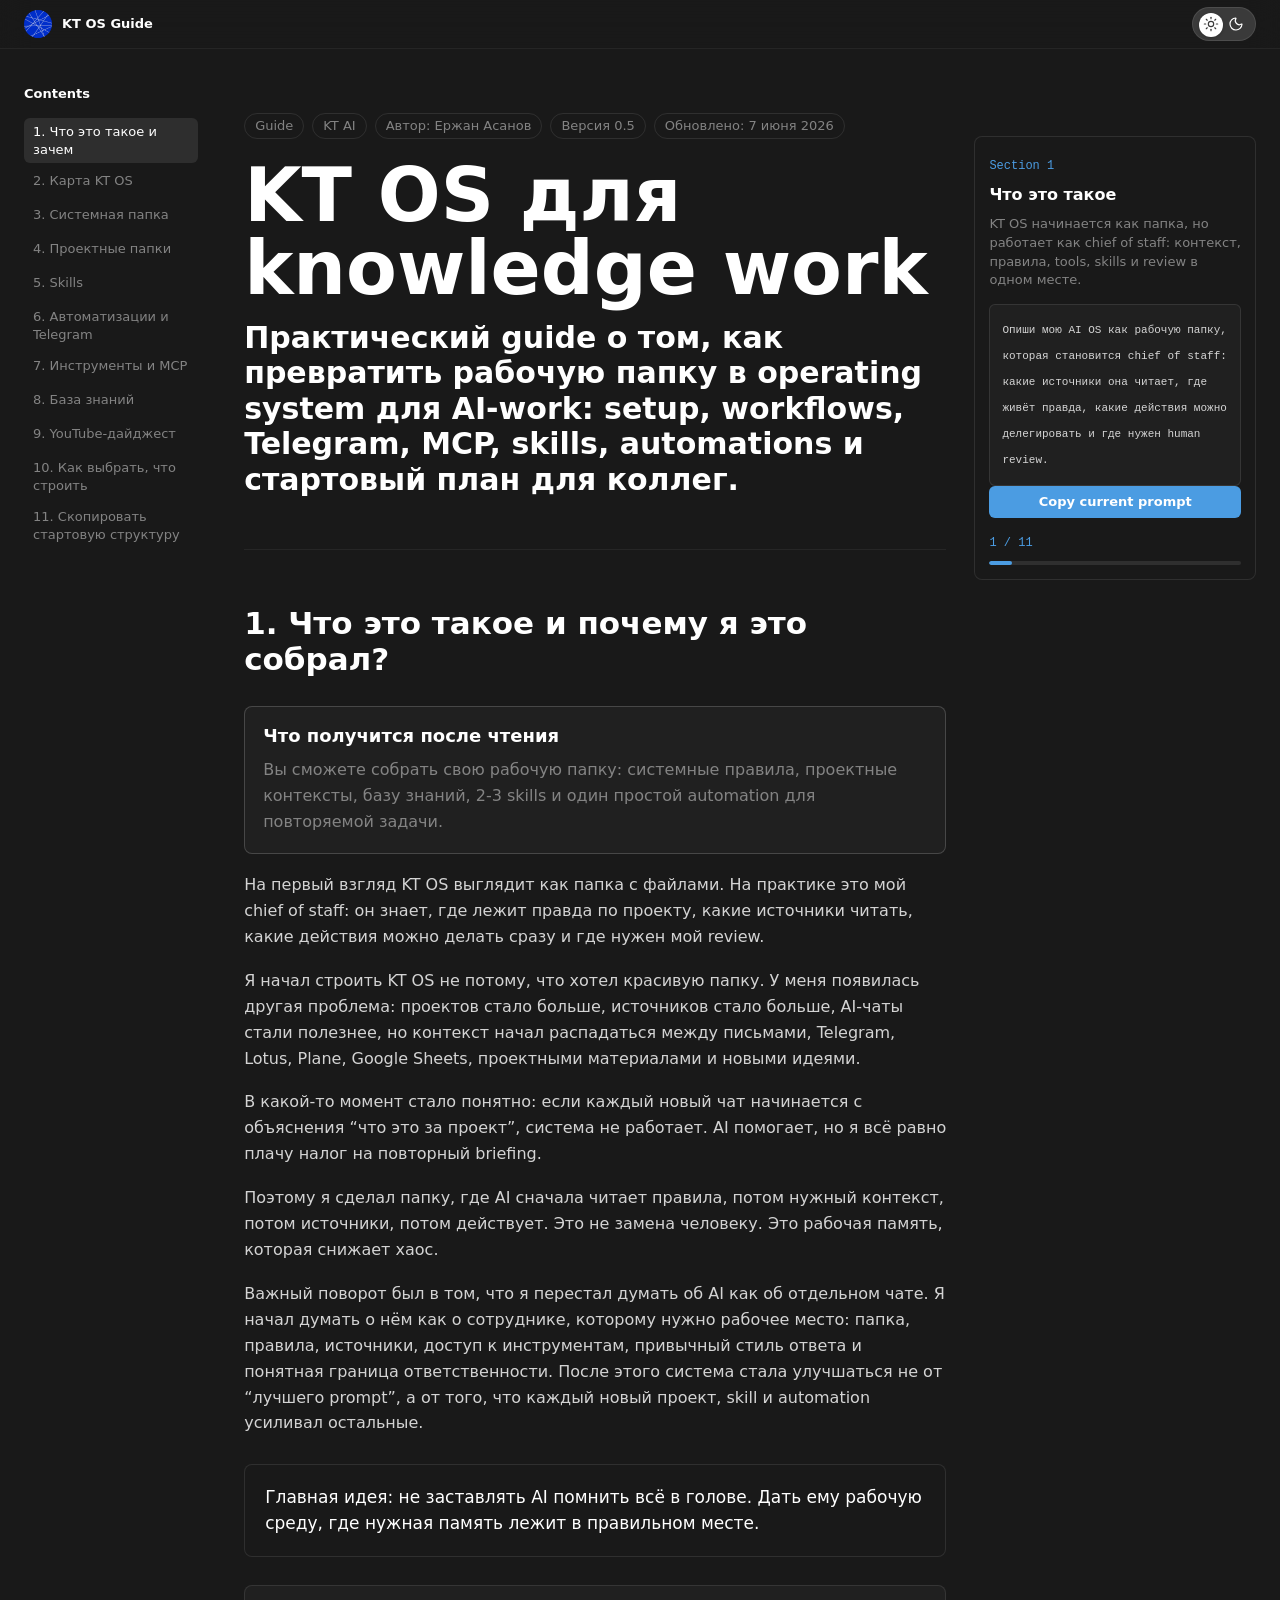
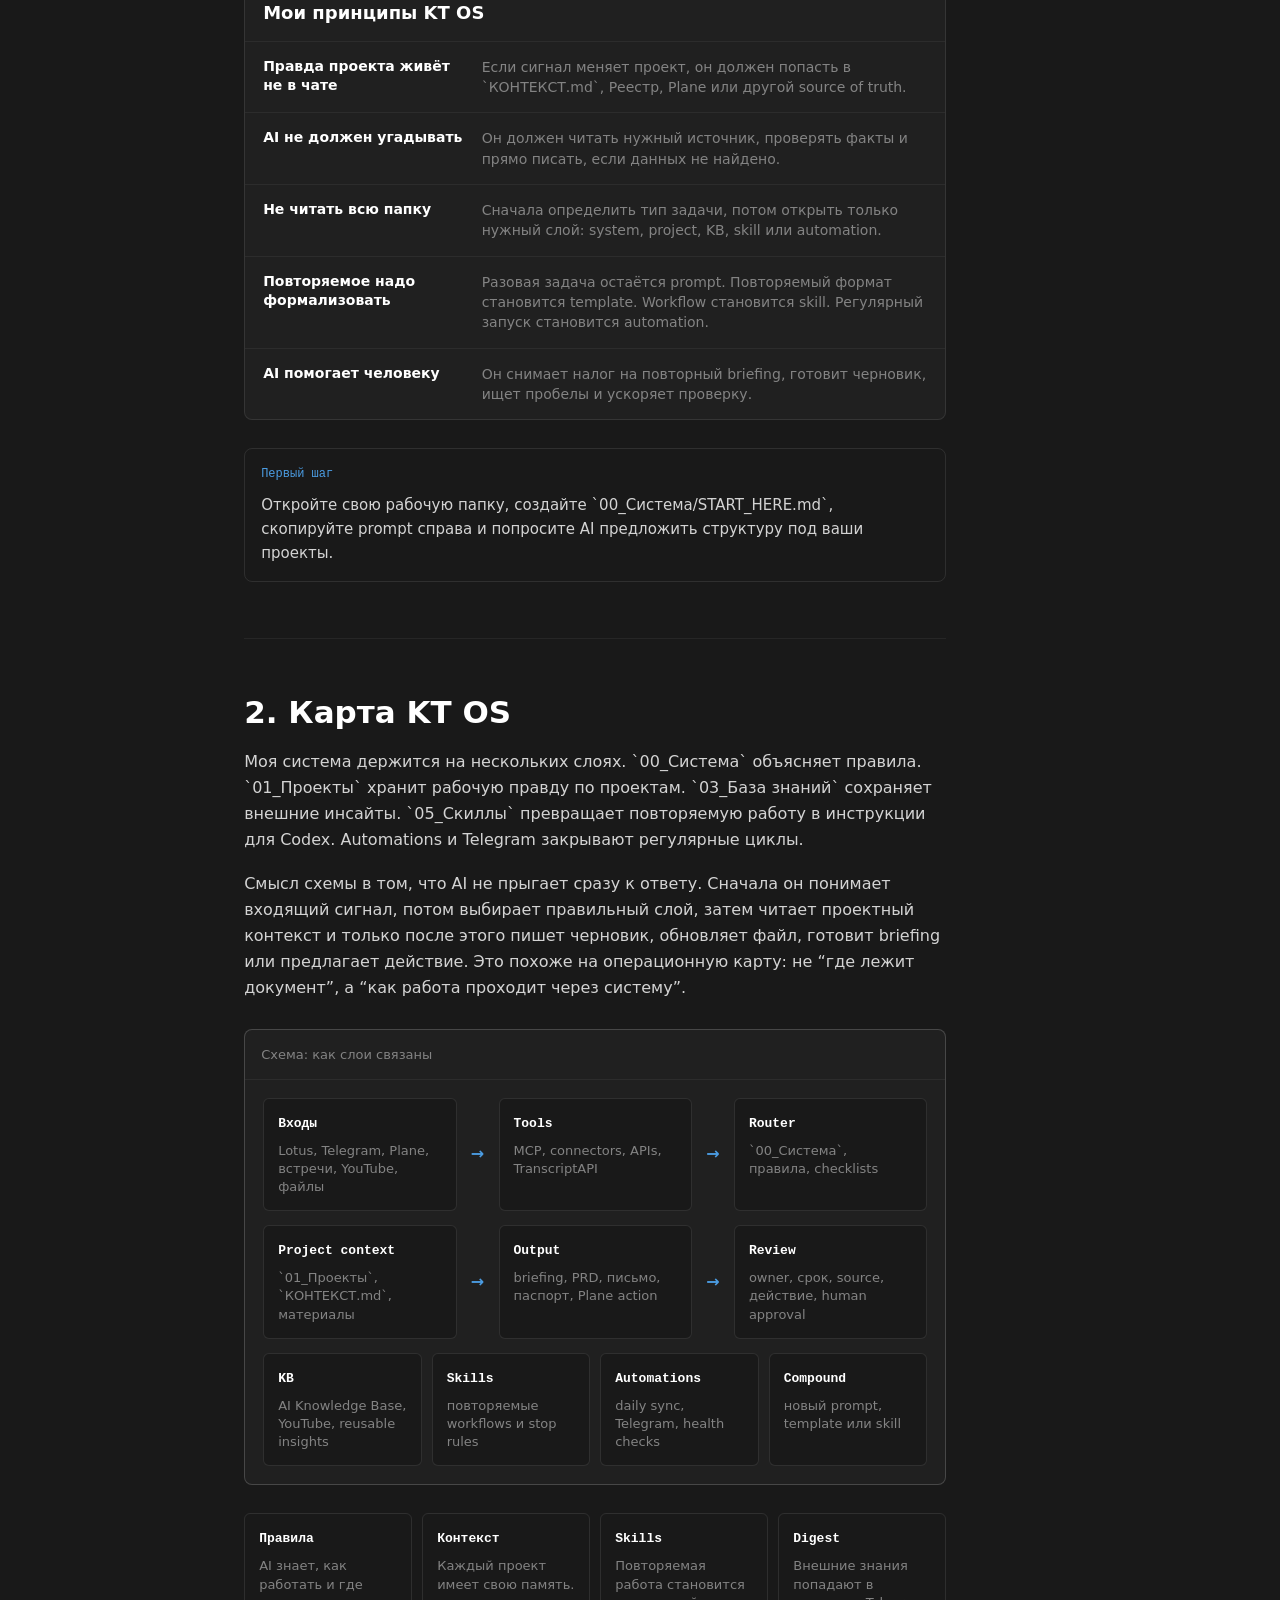
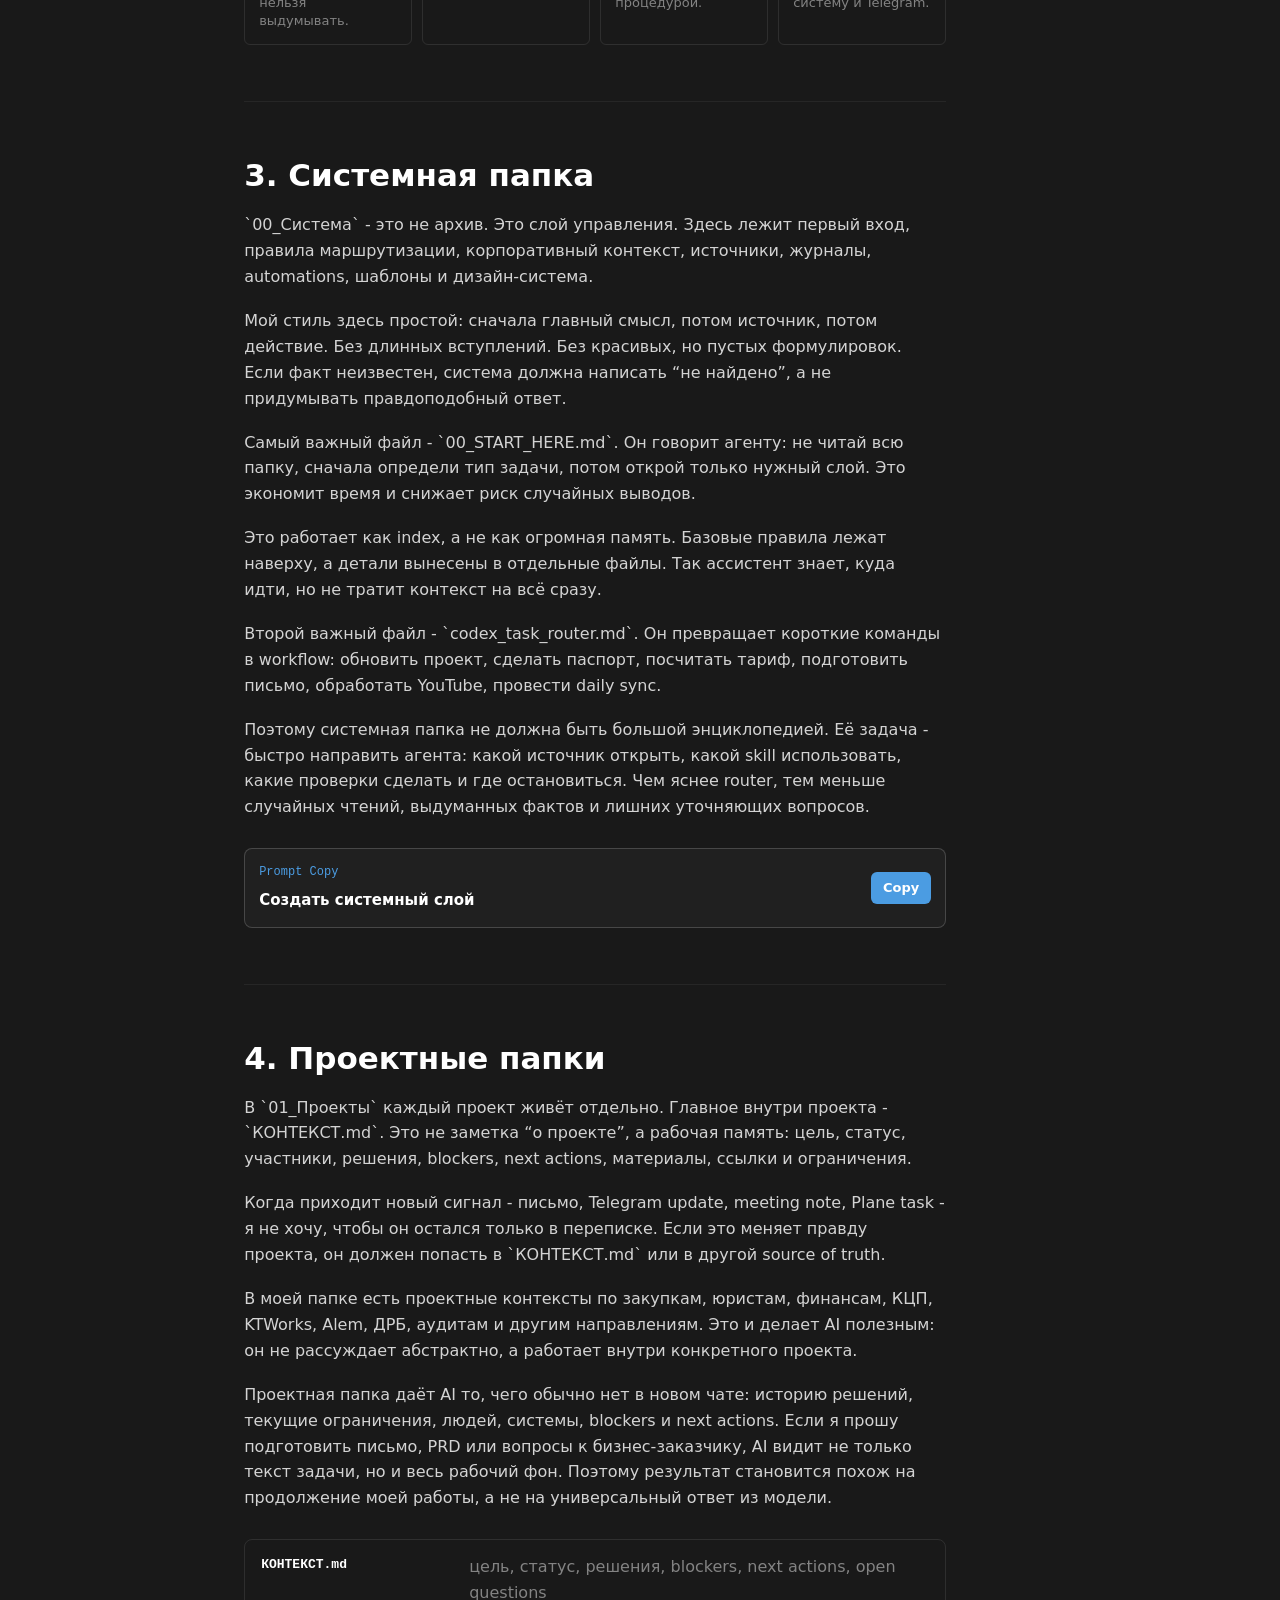
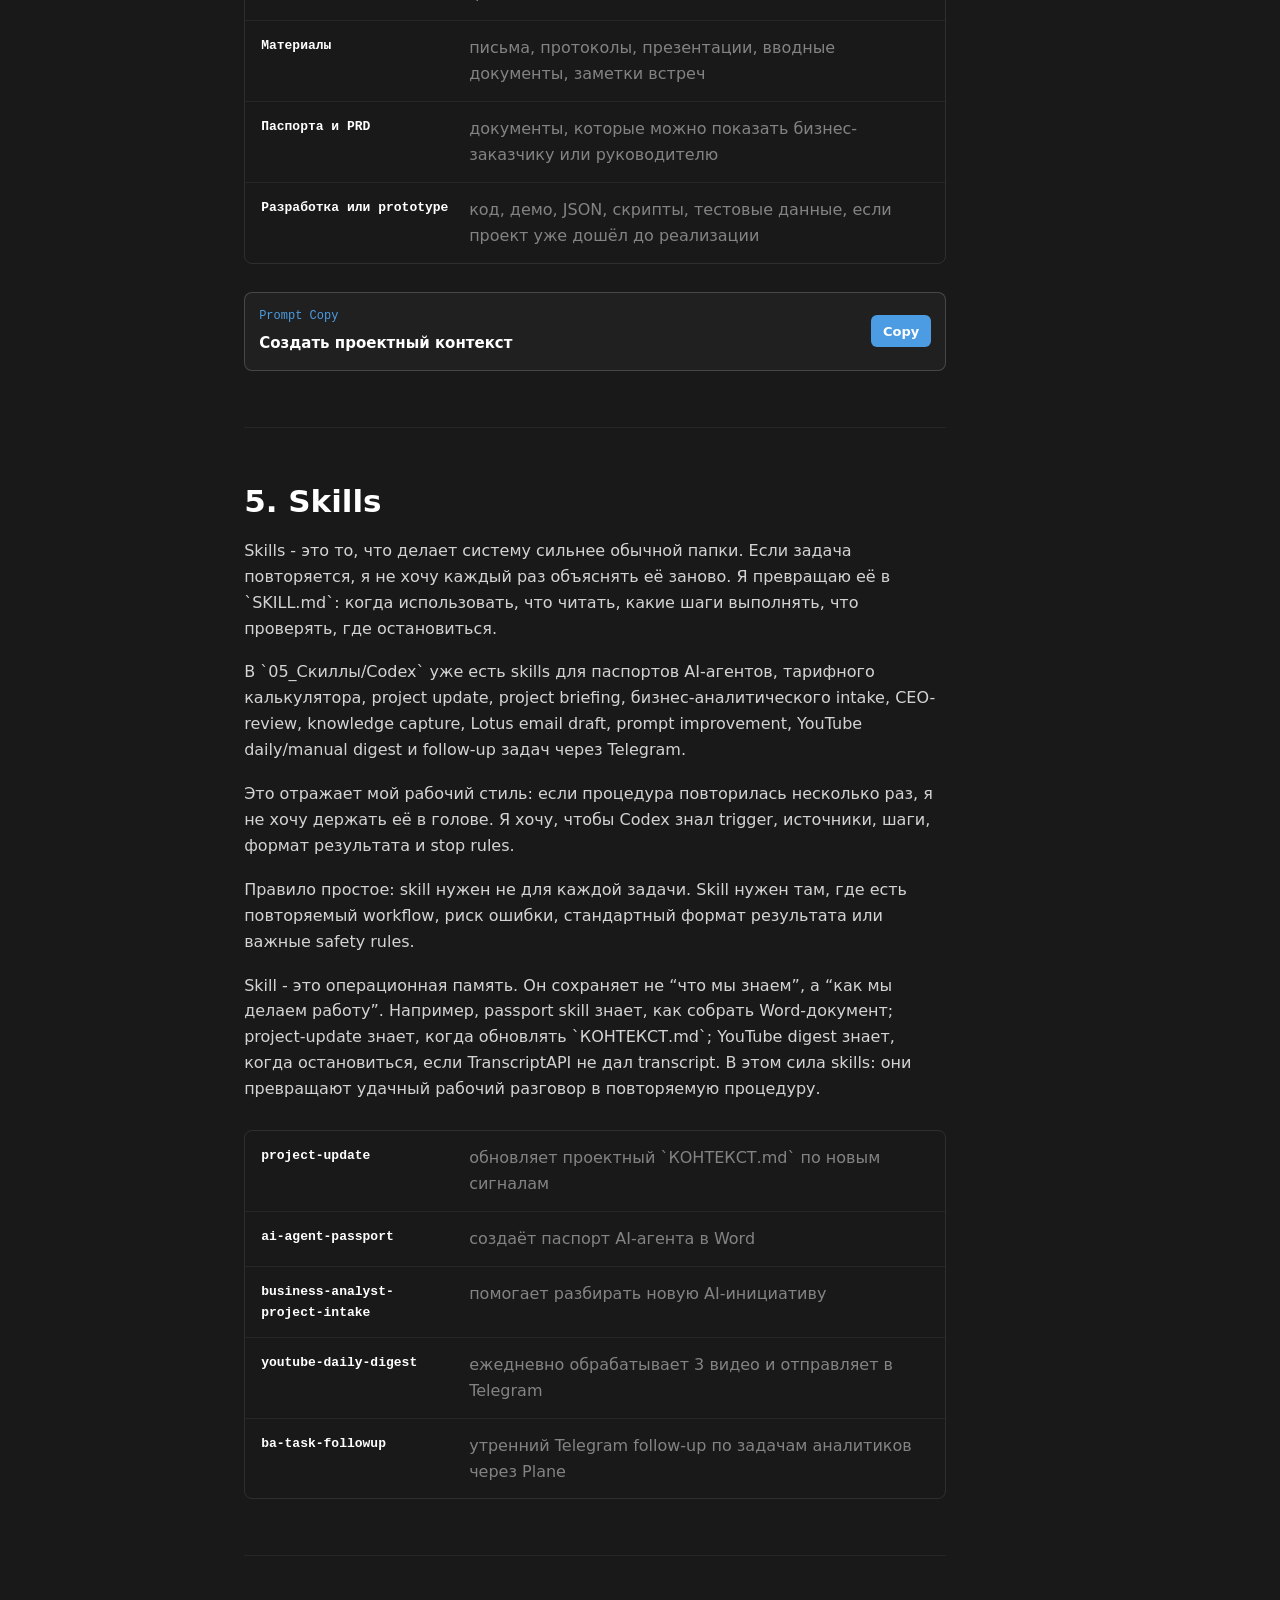
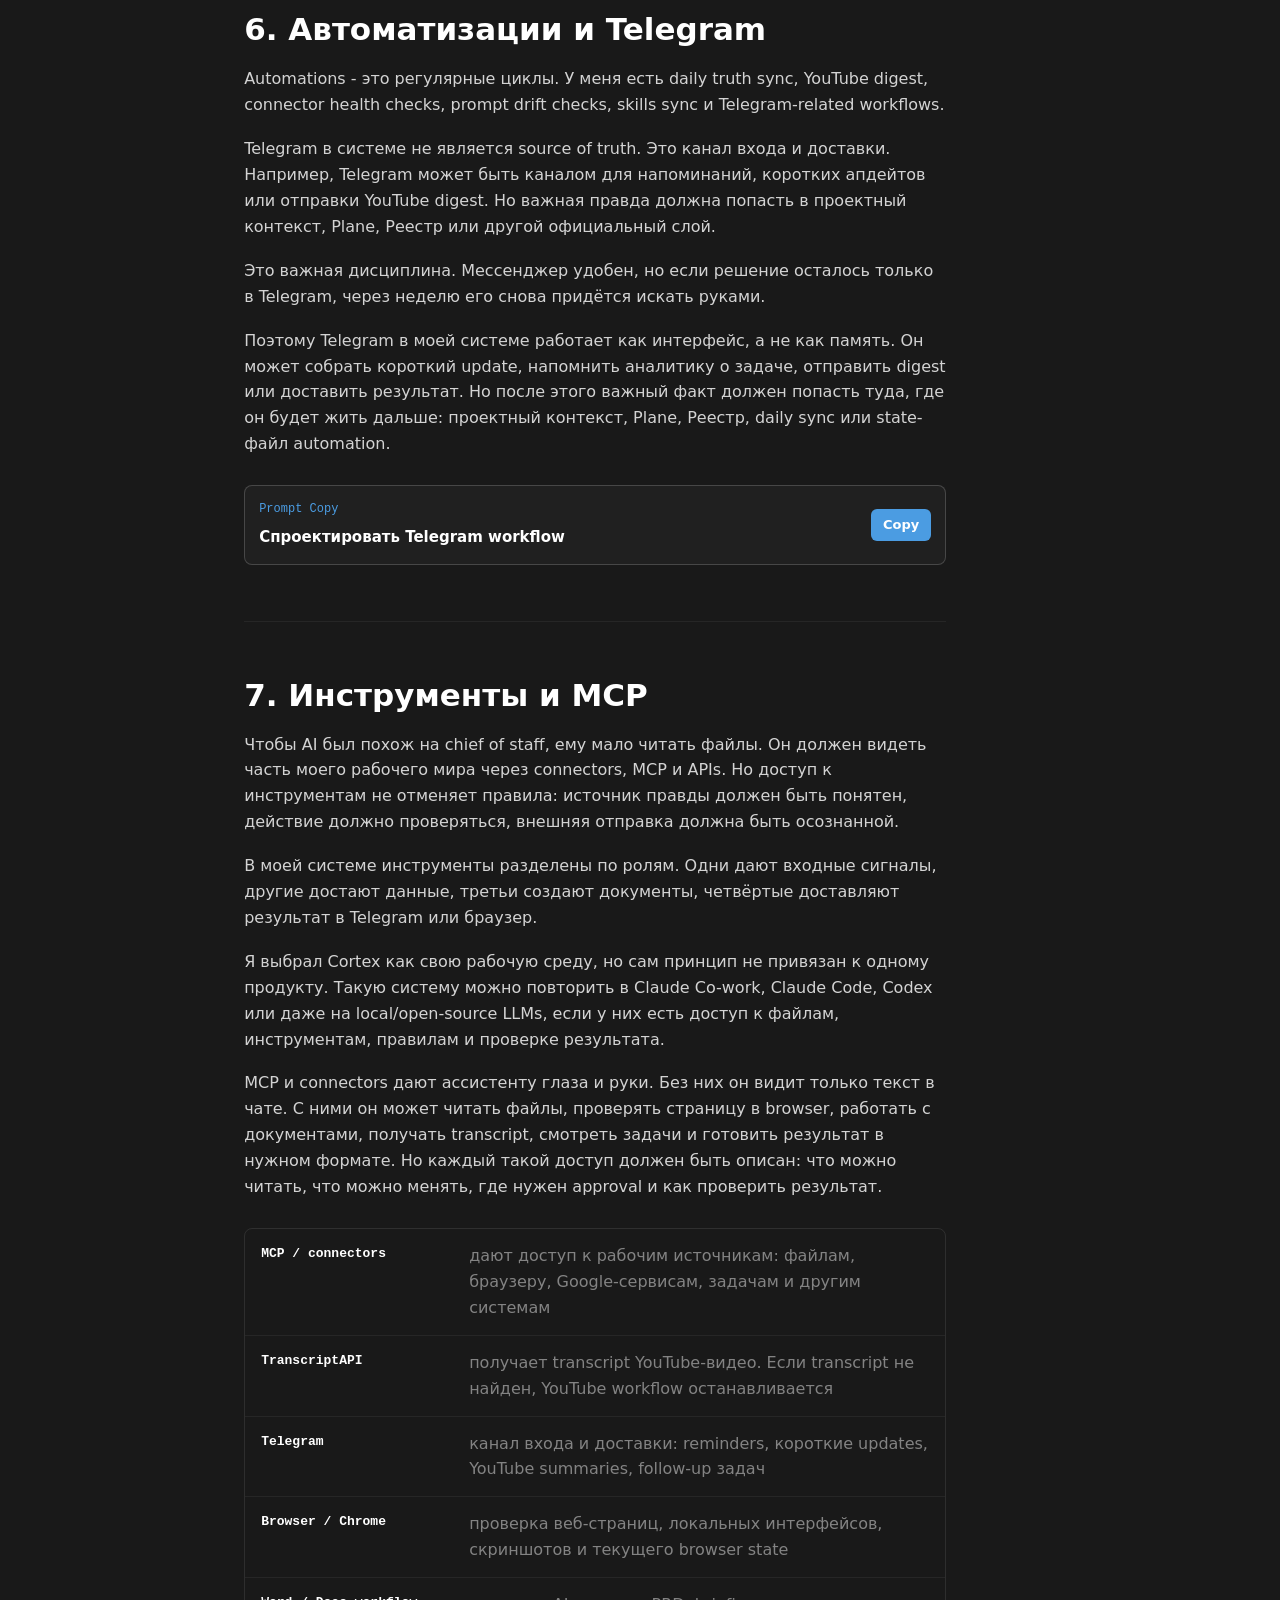
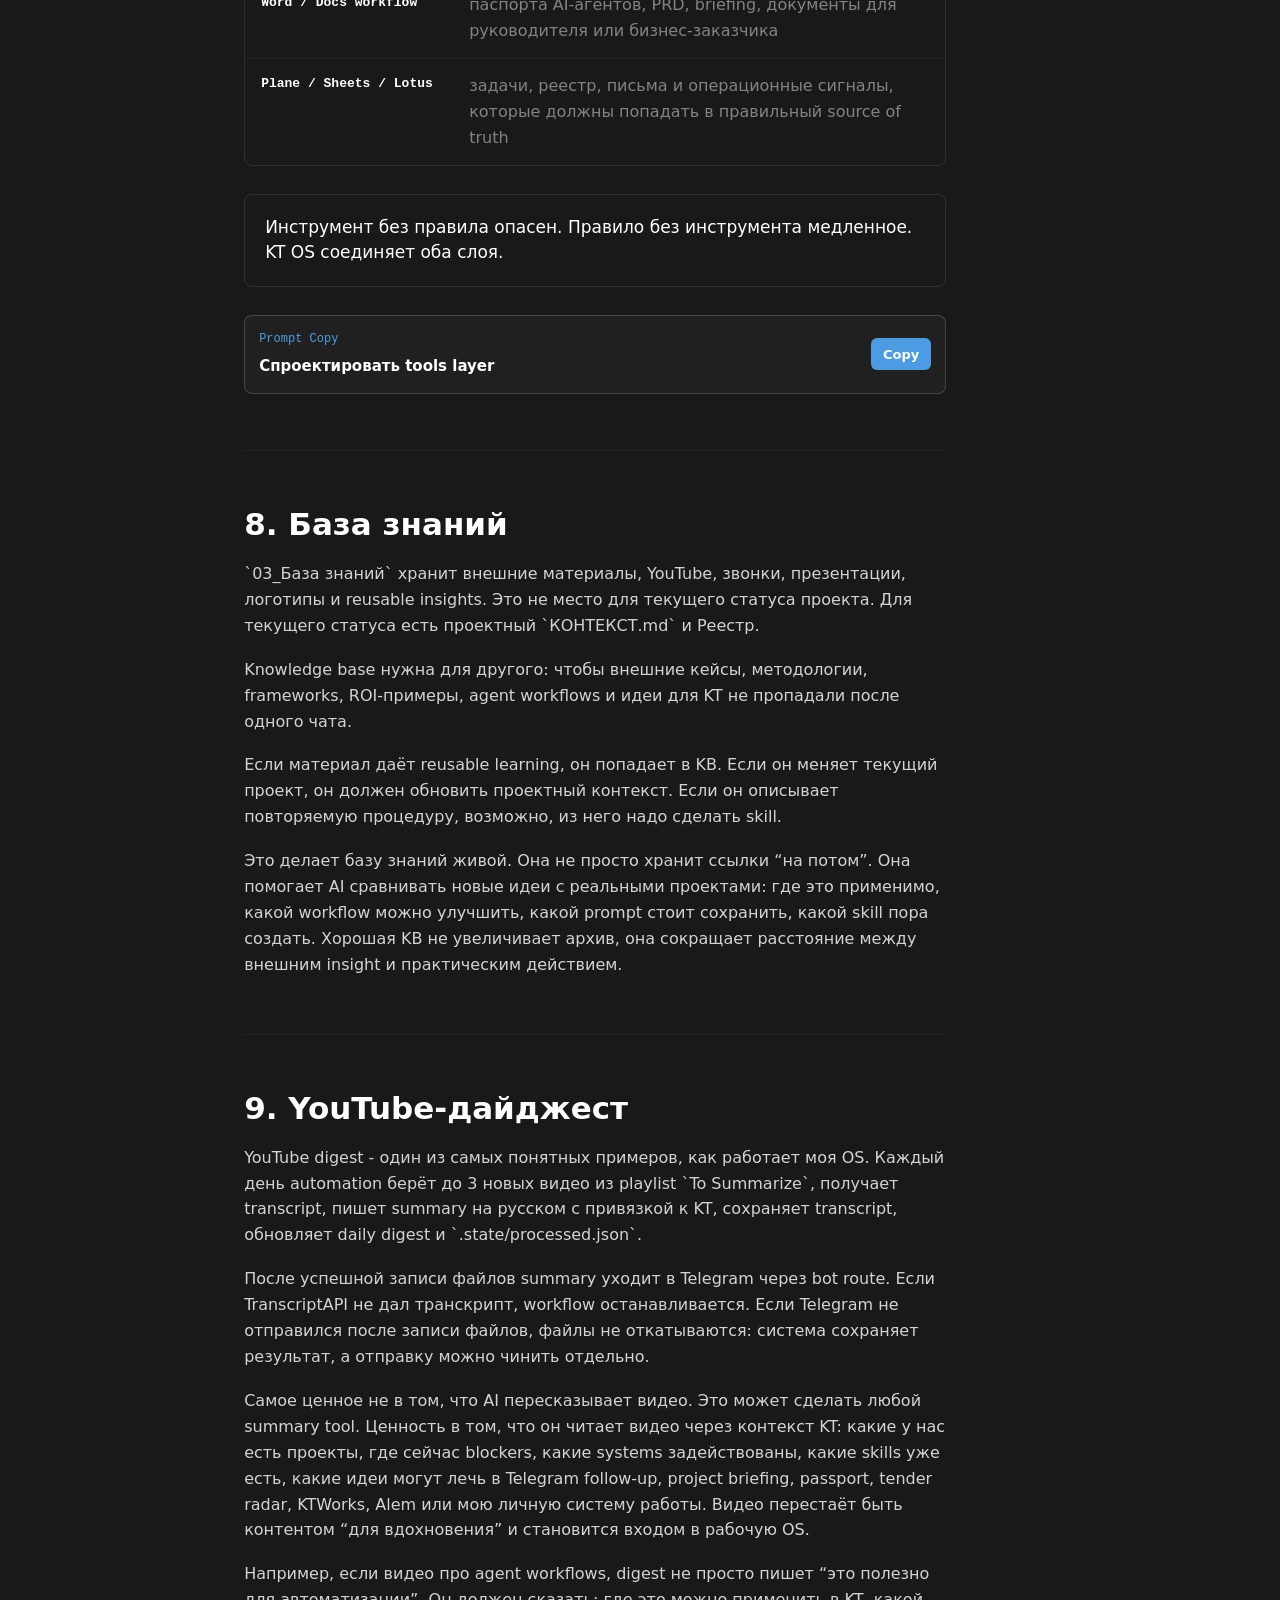
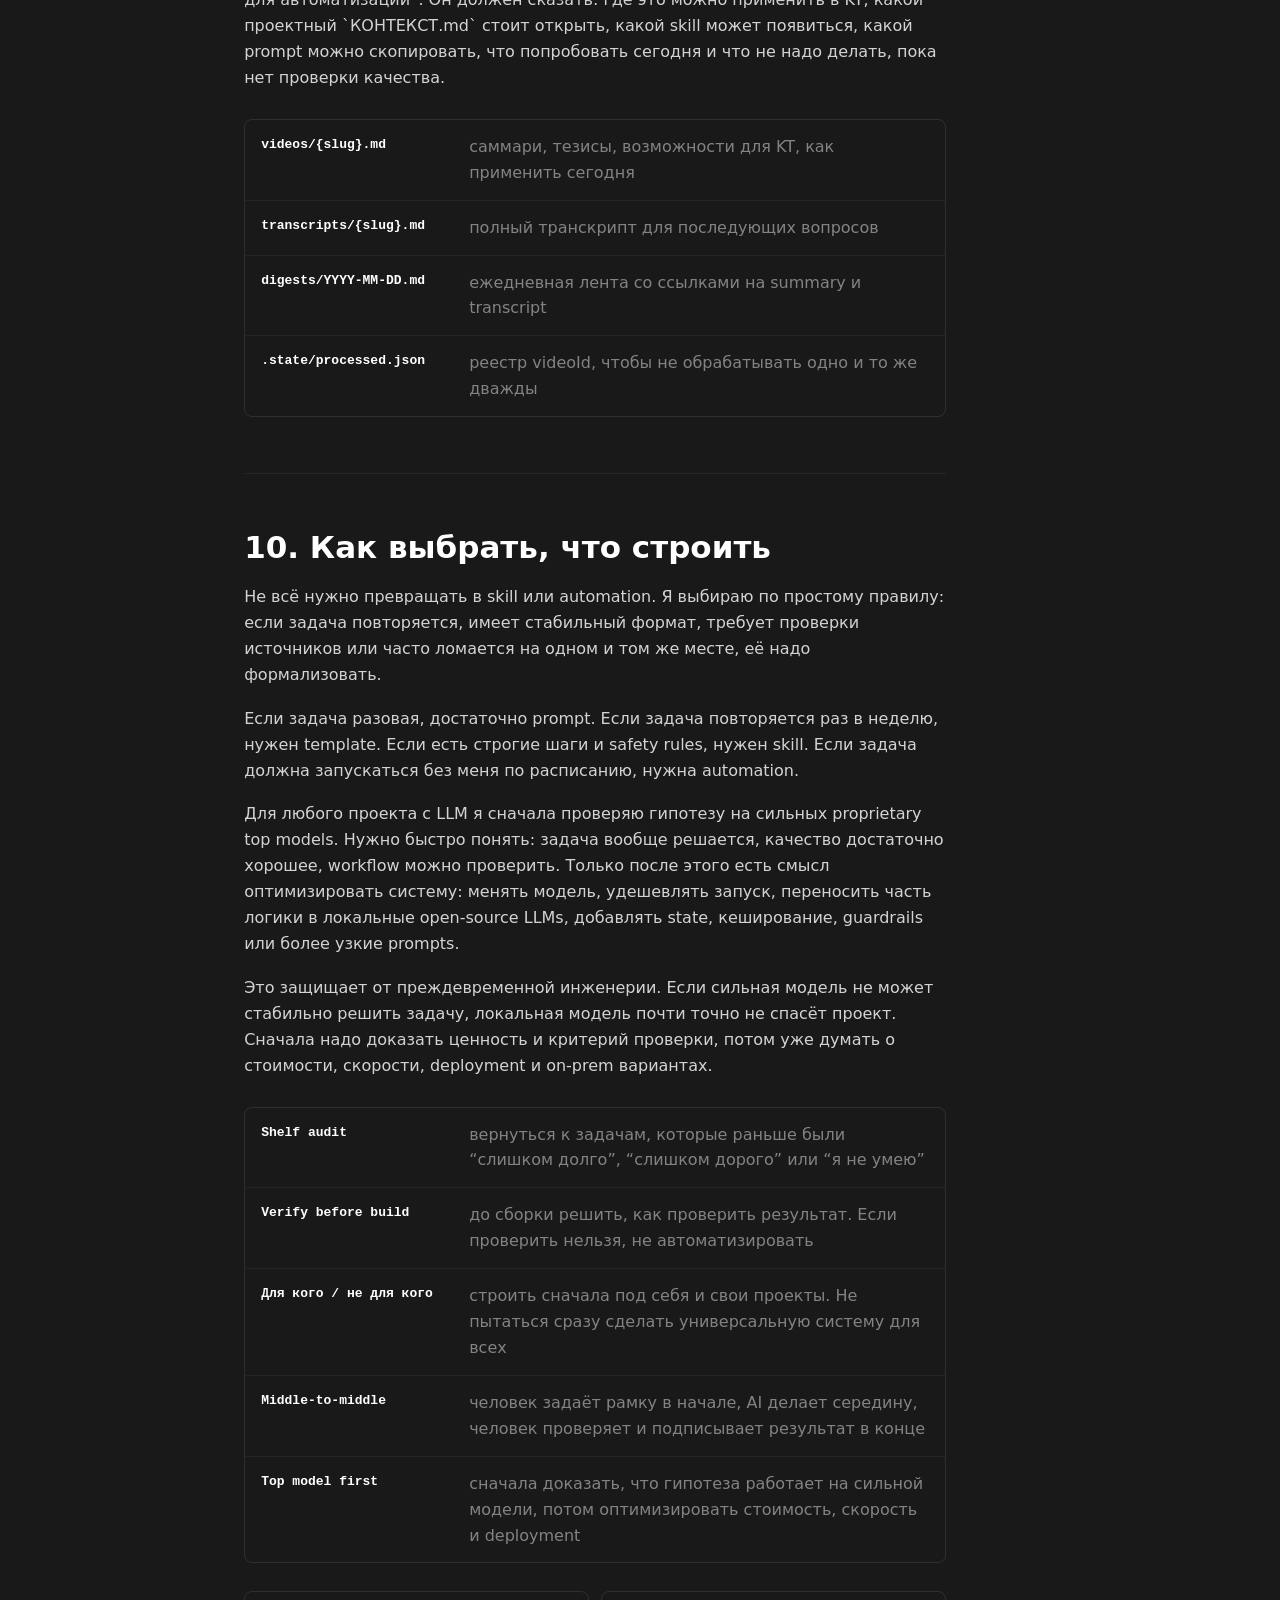
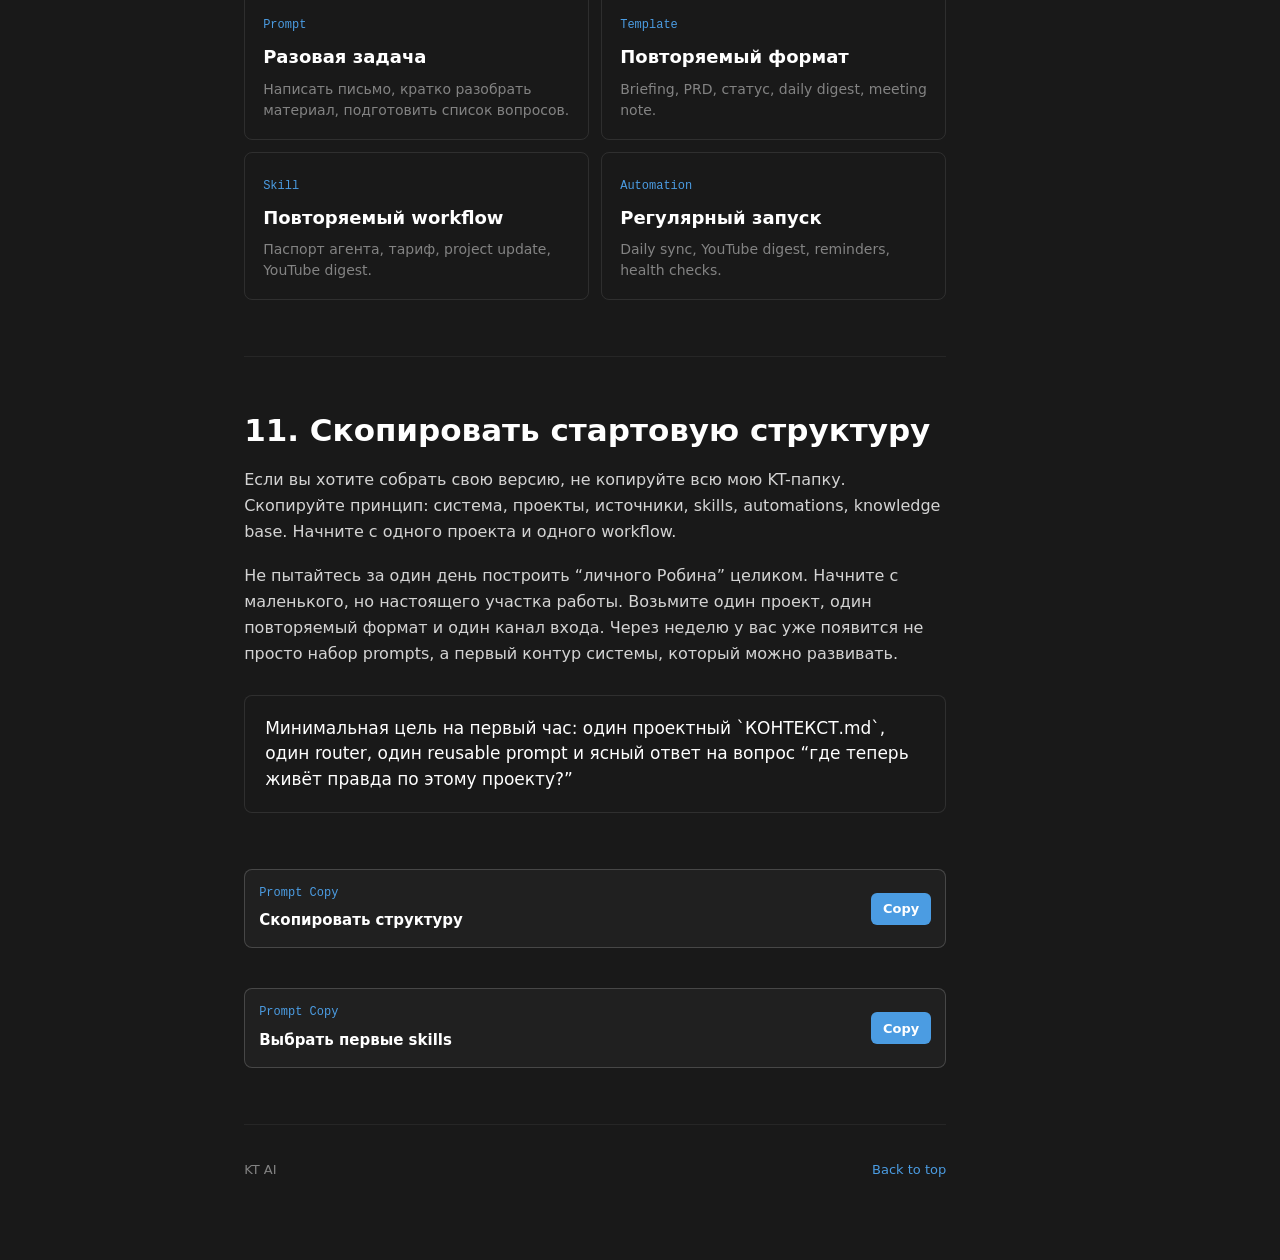
==== kt-os-guide/index.html @ 3f93522a "Add KT OS guide cache busting" ====
<!doctype html>
<html lang="ru" data-theme="dark">
  <head>
    <meta charset="utf-8">
    <meta name="viewport" content="width=device-width, initial-scale=1">
    <title>KT OS Guide</title>
    <meta name="description" content="История и практическое руководство по KT OS: системная папка, проекты, skills, automations, MCP, Telegram, TranscriptAPI, база знаний и YouTube digest.">
    <link rel="stylesheet" href="styles.css?v=20260607-layout2">
  </head>
  <body>
    <div class="topbar">
      <div class="topbar-inner">
        <a class="topbar-brand" href="#top" aria-label="KT AI">
          <img src="assets/ktai.svg" alt="KT AI">
          <span>KT OS Guide</span>
        </a>
        <button class="theme-toggle kt-ai-switch-toggle" type="button" aria-label="Переключить тему" title="Переключить тему" data-mode="dark">
          <span class="switch-thumb" aria-hidden="true"></span>
          <svg class="switch-icon switch-icon-sun" aria-hidden="true"><use href="assets/kt-ai-lucide-sprite.svg#sun"></use></svg>
          <svg class="switch-icon switch-icon-moon" aria-hidden="true"><use href="assets/kt-ai-lucide-sprite.svg#moon"></use></svg>
        </button>
      </div>
    </div>

    <div class="report-shell">
      <aside class="contents" aria-label="Contents">
        <div class="contents-inner">
          <div class="contents-title">Contents</div>
          <nav class="contents-nav">
            <a href="#story">1. Что это такое и зачем</a>
            <a href="#map">2. Карта KT OS</a>
            <a href="#system">3. Системная папка</a>
            <a href="#projects">4. Проектные папки</a>
            <a href="#skills">5. Skills</a>
            <a href="#automations">6. Автоматизации и Telegram</a>
            <a href="#tools">7. Инструменты и MCP</a>
            <a href="#knowledge">8. База знаний</a>
            <a href="#youtube">9. YouTube-дайджест</a>
            <a href="#choose">10. Как выбрать, что строить</a>
            <a href="#copy">11. Скопировать стартовую структуру</a>
          </nav>
        </div>
      </aside>

      <main id="top" class="article">
        <header class="article-header">
          <div class="meta-row">
            <span>Guide</span>
            <span>KT AI</span>
            <span>Автор: Ержан Асанов</span>
            <span>Версия 0.5</span>
            <span>Обновлено: 7 июня 2026</span>
          </div>
          <h1>KT OS для knowledge work</h1>
          <p class="subtitle">Практический guide о том, как превратить рабочую папку в operating system для AI-work: setup, workflows, Telegram, MCP, skills, automations и стартовый план для коллег.</p>
        </header>

        <section id="story" class="section">
          <h2>1. Что это такое и почему я это собрал?</h2>
          <div class="result-card">
            <h3>Что получится после чтения</h3>
            <p>
              Вы сможете собрать свою рабочую папку: системные правила, проектные контексты, базу знаний,
              2-3 skills и один простой automation для повторяемой задачи.
            </p>
          </div>
          <p>
            На первый взгляд KT OS выглядит как папка с файлами. На практике это мой chief of staff: он знает,
            где лежит правда по проекту, какие источники читать, какие действия можно делать сразу и где нужен
            мой review.
          </p>
          <p>
            Я начал строить KT OS не потому, что хотел красивую папку. У меня появилась другая проблема:
            проектов стало больше, источников стало больше, AI-чаты стали полезнее, но контекст начал
            распадаться между письмами, Telegram, Lotus, Plane, Google Sheets, проектными материалами и новыми идеями.
          </p>
          <p>
            В какой-то момент стало понятно: если каждый новый чат начинается с объяснения “что это за проект”,
            система не работает. AI помогает, но я всё равно плачу налог на повторный briefing.
          </p>
          <p>
            Поэтому я сделал папку, где AI сначала читает правила, потом нужный контекст, потом источники, потом
            действует. Это не замена человеку. Это рабочая память, которая снижает хаос.
          </p>
          <p>
            Важный поворот был в том, что я перестал думать об AI как об отдельном чате. Я начал думать о нём
            как о сотруднике, которому нужно рабочее место: папка, правила, источники, доступ к инструментам,
            привычный стиль ответа и понятная граница ответственности. После этого система стала улучшаться
            не от “лучшего prompt”, а от того, что каждый новый проект, skill и automation усиливал остальные.
          </p>
          <div class="quote-block">
            <p>Главная идея: не заставлять AI помнить всё в голове. Дать ему рабочую среду, где нужная память лежит в правильном месте.</p>
          </div>
          <div class="principles-grid">
            <h3>Мои принципы KT OS</h3>
            <div>
              <strong>Правда проекта живёт не в чате</strong>
              <span>Если сигнал меняет проект, он должен попасть в `КОНТЕКСТ.md`, Реестр, Plane или другой source of truth.</span>
            </div>
            <div>
              <strong>AI не должен угадывать</strong>
              <span>Он должен читать нужный источник, проверять факты и прямо писать, если данных не найдено.</span>
            </div>
            <div>
              <strong>Не читать всю папку</strong>
              <span>Сначала определить тип задачи, потом открыть только нужный слой: system, project, KB, skill или automation.</span>
            </div>
            <div>
              <strong>Повторяемое надо формализовать</strong>
              <span>Разовая задача остаётся prompt. Повторяемый формат становится template. Workflow становится skill. Регулярный запуск становится automation.</span>
            </div>
            <div>
              <strong>AI помогает человеку</strong>
              <span>Он снимает налог на повторный briefing, готовит черновик, ищет пробелы и ускоряет проверку.</span>
            </div>
          </div>
          <div class="first-step">
            <span>Первый шаг</span>
            <p>Откройте свою рабочую папку, создайте `00_Система/START_HERE.md`, скопируйте prompt справа и попросите AI предложить структуру под ваши проекты.</p>
          </div>
        </section>

        <section id="map" class="section">
          <h2>2. Карта KT OS</h2>
          <p>
            Моя система держится на нескольких слоях. `00_Система` объясняет правила. `01_Проекты` хранит
            рабочую правду по проектам. `03_База знаний` сохраняет внешние инсайты. `05_Скиллы` превращает
            повторяемую работу в инструкции для Codex. Automations и Telegram закрывают регулярные циклы.
          </p>
          <p>
            Смысл схемы в том, что AI не прыгает сразу к ответу. Сначала он понимает входящий сигнал, потом
            выбирает правильный слой, затем читает проектный контекст и только после этого пишет черновик,
            обновляет файл, готовит briefing или предлагает действие. Это похоже на операционную карту:
            не “где лежит документ”, а “как работа проходит через систему”.
          </p>
          <figure class="mermaid-panel">
            <figcaption>Схема: как слои связаны</figcaption>
            <div class="flow-map" aria-label="Схема KT OS">
              <div class="flow-row">
                <div class="flow-node"><strong>Входы</strong><span>Lotus, Telegram, Plane, встречи, YouTube, файлы</span></div>
                <i>→</i>
                <div class="flow-node"><strong>Tools</strong><span>MCP, connectors, APIs, TranscriptAPI</span></div>
                <i>→</i>
                <div class="flow-node"><strong>Router</strong><span>`00_Система`, правила, checklists</span></div>
              </div>
              <div class="flow-row">
                <div class="flow-node"><strong>Project context</strong><span>`01_Проекты`, `КОНТЕКСТ.md`, материалы</span></div>
                <i>→</i>
                <div class="flow-node"><strong>Output</strong><span>briefing, PRD, письмо, паспорт, Plane action</span></div>
                <i>→</i>
                <div class="flow-node"><strong>Review</strong><span>owner, срок, source, действие, human approval</span></div>
              </div>
              <div class="flow-row flow-row-support">
                <div class="flow-node"><strong>KB</strong><span>AI Knowledge Base, YouTube, reusable insights</span></div>
                <div class="flow-node"><strong>Skills</strong><span>повторяемые workflows и stop rules</span></div>
                <div class="flow-node"><strong>Automations</strong><span>daily sync, Telegram, health checks</span></div>
                <div class="flow-node"><strong>Compound</strong><span>новый prompt, template или skill</span></div>
              </div>
            </div>
          </figure>
          <div class="map-cards">
            <div><strong>Правила</strong><span>AI знает, как работать и где нельзя выдумывать.</span></div>
            <div><strong>Контекст</strong><span>Каждый проект имеет свою память.</span></div>
            <div><strong>Skills</strong><span>Повторяемая работа становится процедурой.</span></div>
            <div><strong>Digest</strong><span>Внешние знания попадают в систему и Telegram.</span></div>
          </div>
        </section>

        <section id="system" class="section">
          <h2>3. Системная папка</h2>
          <p>
            `00_Система` - это не архив. Это слой управления. Здесь лежит первый вход, правила маршрутизации,
            корпоративный контекст, источники, журналы, automations, шаблоны и дизайн-система.
          </p>
          <p>
            Мой стиль здесь простой: сначала главный смысл, потом источник, потом действие. Без длинных
            вступлений. Без красивых, но пустых формулировок. Если факт неизвестен, система должна написать
            “не найдено”, а не придумывать правдоподобный ответ.
          </p>
          <p>
            Самый важный файл - `00_START_HERE.md`. Он говорит агенту: не читай всю папку, сначала определи тип
            задачи, потом открой только нужный слой. Это экономит время и снижает риск случайных выводов.
          </p>
          <p>
            Это работает как index, а не как огромная память. Базовые правила лежат наверху, а детали вынесены
            в отдельные файлы. Так ассистент знает, куда идти, но не тратит контекст на всё сразу.
          </p>
          <p>
            Второй важный файл - `codex_task_router.md`. Он превращает короткие команды в workflow: обновить
            проект, сделать паспорт, посчитать тариф, подготовить письмо, обработать YouTube, провести daily sync.
          </p>
          <p>
            Поэтому системная папка не должна быть большой энциклопедией. Её задача - быстро направить агента:
            какой источник открыть, какой skill использовать, какие проверки сделать и где остановиться. Чем
            яснее router, тем меньше случайных чтений, выдуманных фактов и лишних уточняющих вопросов.
          </p>
          <div class="prompt-block" data-prompt="Сделай для моей рабочей папки START_HERE.md и TASK_ROUTER.md. Сначала определи типы задач, источники, что можно менять сразу, где нужно подтверждение, и как проверять результат.">
            <div><span>Prompt Copy</span><strong>Создать системный слой</strong></div>
            <button type="button">Copy</button>
          </div>
        </section>

        <section id="projects" class="section">
          <h2>4. Проектные папки</h2>
          <p>
            В `01_Проекты` каждый проект живёт отдельно. Главное внутри проекта - `КОНТЕКСТ.md`. Это не заметка
            “о проекте”, а рабочая память: цель, статус, участники, решения, blockers, next actions, материалы,
            ссылки и ограничения.
          </p>
          <p>
            Когда приходит новый сигнал - письмо, Telegram update, meeting note, Plane task - я не хочу, чтобы
            он остался только в переписке. Если это меняет правду проекта, он должен попасть в `КОНТЕКСТ.md`
            или в другой source of truth.
          </p>
          <p>
            В моей папке есть проектные контексты по закупкам, юристам, финансам, КЦП, KTWorks, Alem, ДРБ,
            аудитам и другим направлениям. Это и делает AI полезным: он не рассуждает абстрактно, а работает
            внутри конкретного проекта.
          </p>
          <p>
            Проектная папка даёт AI то, чего обычно нет в новом чате: историю решений, текущие ограничения,
            людей, системы, blockers и next actions. Если я прошу подготовить письмо, PRD или вопросы к
            бизнес-заказчику, AI видит не только текст задачи, но и весь рабочий фон. Поэтому результат становится
            похож на продолжение моей работы, а не на универсальный ответ из модели.
          </p>
          <div class="layer-table">
            <div><strong>КОНТЕКСТ.md</strong><span>цель, статус, решения, blockers, next actions, open questions</span></div>
            <div><strong>Материалы</strong><span>письма, протоколы, презентации, вводные документы, заметки встреч</span></div>
            <div><strong>Паспорта и PRD</strong><span>документы, которые можно показать бизнес-заказчику или руководителю</span></div>
            <div><strong>Разработка или prototype</strong><span>код, демо, JSON, скрипты, тестовые данные, если проект уже дошёл до реализации</span></div>
          </div>
          <div class="prompt-block" data-prompt="Создай шаблон КОНТЕКСТ.md для моего проекта: цель, пользователь, текущий статус, источники, решения, blockers, next actions, open questions, связанные файлы. Не выдумывай факты.">
            <div><span>Prompt Copy</span><strong>Создать проектный контекст</strong></div>
            <button type="button">Copy</button>
          </div>
        </section>

        <section id="skills" class="section">
          <h2>5. Skills</h2>
          <p>
            Skills - это то, что делает систему сильнее обычной папки. Если задача повторяется, я не хочу каждый
            раз объяснять её заново. Я превращаю её в `SKILL.md`: когда использовать, что читать, какие шаги
            выполнять, что проверять, где остановиться.
          </p>
          <p>
            В `05_Скиллы/Codex` уже есть skills для паспортов AI-агентов, тарифного калькулятора, project update,
            project briefing, бизнес-аналитического intake, CEO-review, knowledge capture, Lotus email draft,
            prompt improvement, YouTube daily/manual digest и follow-up задач через Telegram.
          </p>
          <p>
            Это отражает мой рабочий стиль: если процедура повторилась несколько раз, я не хочу держать её в
            голове. Я хочу, чтобы Codex знал trigger, источники, шаги, формат результата и stop rules.
          </p>
          <p>
            Правило простое: skill нужен не для каждой задачи. Skill нужен там, где есть повторяемый workflow,
            риск ошибки, стандартный формат результата или важные safety rules.
          </p>
          <p>
            Skill - это операционная память. Он сохраняет не “что мы знаем”, а “как мы делаем работу”. Например,
            passport skill знает, как собрать Word-документ; project-update знает, когда обновлять `КОНТЕКСТ.md`;
            YouTube digest знает, когда остановиться, если TranscriptAPI не дал transcript. В этом сила skills:
            они превращают удачный рабочий разговор в повторяемую процедуру.
          </p>
          <div class="layer-table">
            <div><strong>project-update</strong><span>обновляет проектный `КОНТЕКСТ.md` по новым сигналам</span></div>
            <div><strong>ai-agent-passport</strong><span>создаёт паспорт AI-агента в Word</span></div>
            <div><strong>business-analyst-project-intake</strong><span>помогает разбирать новую AI-инициативу</span></div>
            <div><strong>youtube-daily-digest</strong><span>ежедневно обрабатывает 3 видео и отправляет в Telegram</span></div>
            <div><strong>ba-task-followup</strong><span>утренний Telegram follow-up по задачам аналитиков через Plane</span></div>
          </div>
        </section>

        <section id="automations" class="section">
          <h2>6. Автоматизации и Telegram</h2>
          <p>
            Automations - это регулярные циклы. У меня есть daily truth sync, YouTube digest, connector health
            checks, prompt drift checks, skills sync и Telegram-related workflows.
          </p>
          <p>
            Telegram в системе не является source of truth. Это канал входа и доставки. Например, Telegram может
            быть каналом для напоминаний, коротких апдейтов или отправки YouTube digest. Но важная правда должна
            попасть в проектный контекст, Plane, Реестр или другой официальный слой.
          </p>
          <p>
            Это важная дисциплина. Мессенджер удобен, но если решение осталось только в Telegram, через неделю
            его снова придётся искать руками.
          </p>
          <p>
            Поэтому Telegram в моей системе работает как интерфейс, а не как память. Он может собрать короткий
            update, напомнить аналитику о задаче, отправить digest или доставить результат. Но после этого
            важный факт должен попасть туда, где он будет жить дальше: проектный контекст, Plane, Реестр,
            daily sync или state-файл automation.
          </p>
          <div class="prompt-block" data-prompt="Опиши для моей команды Telegram workflow: какие сообщения можно принимать как вход, где source of truth, что можно отправлять автоматически, где нужно подтверждение, как хранить state и audit trail.">
            <div><span>Prompt Copy</span><strong>Спроектировать Telegram workflow</strong></div>
            <button type="button">Copy</button>
          </div>
        </section>

        <section id="tools" class="section">
          <h2>7. Инструменты и MCP</h2>
          <p>
            Чтобы AI был похож на chief of staff, ему мало читать файлы. Он должен видеть часть моего рабочего
            мира через connectors, MCP и APIs. Но доступ к инструментам не отменяет правила: источник правды
            должен быть понятен, действие должно проверяться, внешняя отправка должна быть осознанной.
          </p>
          <p>
            В моей системе инструменты разделены по ролям. Одни дают входные сигналы, другие достают данные,
            третьи создают документы, четвёртые доставляют результат в Telegram или браузер.
          </p>
          <p>
            Я выбрал Cortex как свою рабочую среду, но сам принцип не привязан к одному продукту. Такую систему
            можно повторить в Claude Co-work, Claude Code, Codex или даже на local/open-source LLMs, если у них
            есть доступ к файлам, инструментам, правилам и проверке результата.
          </p>
          <p>
            MCP и connectors дают ассистенту глаза и руки. Без них он видит только текст в чате. С ними он может
            читать файлы, проверять страницу в browser, работать с документами, получать transcript, смотреть
            задачи и готовить результат в нужном формате. Но каждый такой доступ должен быть описан: что можно
            читать, что можно менять, где нужен approval и как проверить результат.
          </p>
          <div class="layer-table">
            <div><strong>MCP / connectors</strong><span>дают доступ к рабочим источникам: файлам, браузеру, Google-сервисам, задачам и другим системам</span></div>
            <div><strong>TranscriptAPI</strong><span>получает transcript YouTube-видео. Если transcript не найден, YouTube workflow останавливается</span></div>
            <div><strong>Telegram</strong><span>канал входа и доставки: reminders, короткие updates, YouTube summaries, follow-up задач</span></div>
            <div><strong>Browser / Chrome</strong><span>проверка веб-страниц, локальных интерфейсов, скриншотов и текущего browser state</span></div>
            <div><strong>Word / Docs workflow</strong><span>паспорта AI-агентов, PRD, briefing, документы для руководителя или бизнес-заказчика</span></div>
            <div><strong>Plane / Sheets / Lotus</strong><span>задачи, реестр, письма и операционные сигналы, которые должны попадать в правильный source of truth</span></div>
          </div>
          <div class="quote-block">
            <p>Инструмент без правила опасен. Правило без инструмента медленное. KT OS соединяет оба слоя.</p>
          </div>
          <div class="prompt-block" data-prompt="Опиши инструментальный слой моей AI OS: какие MCP, connectors и APIs нужны, какие источники они читают, какие действия могут выполнять, где нужен human approval, и как проверять результат.">
            <div><span>Prompt Copy</span><strong>Спроектировать tools layer</strong></div>
            <button type="button">Copy</button>
          </div>
        </section>

        <section id="knowledge" class="section">
          <h2>8. База знаний</h2>
          <p>
            `03_База знаний` хранит внешние материалы, YouTube, звонки, презентации, логотипы и reusable insights.
            Это не место для текущего статуса проекта. Для текущего статуса есть проектный `КОНТЕКСТ.md` и Реестр.
          </p>
          <p>
            Knowledge base нужна для другого: чтобы внешние кейсы, методологии, frameworks, ROI-примеры,
            agent workflows и идеи для KT не пропадали после одного чата.
          </p>
          <p>
            Если материал даёт reusable learning, он попадает в KB. Если он меняет текущий проект, он должен
            обновить проектный контекст. Если он описывает повторяемую процедуру, возможно, из него надо сделать skill.
          </p>
          <p>
            Это делает базу знаний живой. Она не просто хранит ссылки “на потом”. Она помогает AI сравнивать
            новые идеи с реальными проектами: где это применимо, какой workflow можно улучшить, какой prompt
            стоит сохранить, какой skill пора создать. Хорошая KB не увеличивает архив, она сокращает расстояние
            между внешним insight и практическим действием.
          </p>
        </section>

        <section id="youtube" class="section">
          <h2>9. YouTube-дайджест</h2>
          <p>
            YouTube digest - один из самых понятных примеров, как работает моя OS. Каждый день automation берёт
            до 3 новых видео из playlist `To Summarize`, получает transcript, пишет summary на русском с
            привязкой к KT, сохраняет transcript, обновляет daily digest и `.state/processed.json`.
          </p>
          <p>
            После успешной записи файлов summary уходит в Telegram через bot route. Если TranscriptAPI не дал
            транскрипт, workflow останавливается. Если Telegram не отправился после записи файлов, файлы не
            откатываются: система сохраняет результат, а отправку можно чинить отдельно.
          </p>
          <p>
            Самое ценное не в том, что AI пересказывает видео. Это может сделать любой summary tool. Ценность в
            том, что он читает видео через контекст KT: какие у нас есть проекты, где сейчас blockers, какие
            systems задействованы, какие skills уже есть, какие идеи могут лечь в Telegram follow-up, project
            briefing, passport, tender radar, KTWorks, Alem или мою личную систему работы. Видео перестаёт быть
            контентом “для вдохновения” и становится входом в рабочую OS.
          </p>
          <p>
            Например, если видео про agent workflows, digest не просто пишет “это полезно для автоматизации”.
            Он должен сказать: где это можно применить в KT, какой проектный `КОНТЕКСТ.md` стоит открыть, какой
            skill может появиться, какой prompt можно скопировать, что попробовать сегодня и что не надо делать,
            пока нет проверки качества.
          </p>
          <div class="layer-table">
            <div><strong>videos/{slug}.md</strong><span>саммари, тезисы, возможности для KT, как применить сегодня</span></div>
            <div><strong>transcripts/{slug}.md</strong><span>полный транскрипт для последующих вопросов</span></div>
            <div><strong>digests/YYYY-MM-DD.md</strong><span>ежедневная лента со ссылками на summary и transcript</span></div>
            <div><strong>.state/processed.json</strong><span>реестр videoId, чтобы не обрабатывать одно и то же дважды</span></div>
          </div>
        </section>

        <section id="choose" class="section">
          <h2>10. Как выбрать, что строить</h2>
          <p>
            Не всё нужно превращать в skill или automation. Я выбираю по простому правилу: если задача повторяется,
            имеет стабильный формат, требует проверки источников или часто ломается на одном и том же месте,
            её надо формализовать.
          </p>
          <p>
            Если задача разовая, достаточно prompt. Если задача повторяется раз в неделю, нужен template. Если
            есть строгие шаги и safety rules, нужен skill. Если задача должна запускаться без меня по расписанию,
            нужна automation.
          </p>
          <p>
            Для любого проекта с LLM я сначала проверяю гипотезу на сильных proprietary top models. Нужно быстро
            понять: задача вообще решается, качество достаточно хорошее, workflow можно проверить. Только после
            этого есть смысл оптимизировать систему: менять модель, удешевлять запуск, переносить часть логики
            в локальные open-source LLMs, добавлять state, кеширование, guardrails или более узкие prompts.
          </p>
          <p>
            Это защищает от преждевременной инженерии. Если сильная модель не может стабильно решить задачу,
            локальная модель почти точно не спасёт проект. Сначала надо доказать ценность и критерий проверки,
            потом уже думать о стоимости, скорости, deployment и on-prem вариантах.
          </p>
          <div class="layer-table">
            <div><strong>Shelf audit</strong><span>вернуться к задачам, которые раньше были “слишком долго”, “слишком дорого” или “я не умею”</span></div>
            <div><strong>Verify before build</strong><span>до сборки решить, как проверить результат. Если проверить нельзя, не автоматизировать</span></div>
            <div><strong>Для кого / не для кого</strong><span>строить сначала под себя и свои проекты. Не пытаться сразу сделать универсальную систему для всех</span></div>
            <div><strong>Middle-to-middle</strong><span>человек задаёт рамку в начале, AI делает середину, человек проверяет и подписывает результат в конце</span></div>
            <div><strong>Top model first</strong><span>сначала доказать, что гипотеза работает на сильной модели, потом оптимизировать стоимость, скорость и deployment</span></div>
          </div>
          <div class="mode-grid">
            <article><span>Prompt</span><h3>Разовая задача</h3><p>Написать письмо, кратко разобрать материал, подготовить список вопросов.</p></article>
            <article><span>Template</span><h3>Повторяемый формат</h3><p>Briefing, PRD, статус, daily digest, meeting note.</p></article>
            <article><span>Skill</span><h3>Повторяемый workflow</h3><p>Паспорт агента, тариф, project update, YouTube digest.</p></article>
            <article><span>Automation</span><h3>Регулярный запуск</h3><p>Daily sync, YouTube digest, reminders, health checks.</p></article>
          </div>
        </section>

        <section id="copy" class="section coda">
          <h2>11. Скопировать стартовую структуру</h2>
          <p>
            Если вы хотите собрать свою версию, не копируйте всю мою KT-папку. Скопируйте принцип: система,
            проекты, источники, skills, automations, knowledge base. Начните с одного проекта и одного workflow.
          </p>
          <p>
            Не пытайтесь за один день построить “личного Робина” целиком. Начните с маленького, но настоящего
            участка работы. Возьмите один проект, один повторяемый формат и один канал входа. Через неделю у вас
            уже появится не просто набор prompts, а первый контур системы, который можно развивать.
          </p>
          <div class="quote-block">
            <p>Минимальная цель на первый час: один проектный `КОНТЕКСТ.md`, один router, один reusable prompt и ясный ответ на вопрос “где теперь живёт правда по этому проекту?”</p>
          </div>
          <div class="prompt-stack">
            <div class="prompt-block" data-prompt="Создай мне starter kit личной OS для работы с AI. Структура: 00_Система, 01_Проекты, 02_Источники, 03_База знаний, 04_Шаблоны, 05_Скиллы, 06_Автоматизация. Для каждого слоя создай README и объясни, что туда класть.">
              <div><span>Prompt Copy</span><strong>Скопировать структуру</strong></div>
              <button type="button">Copy</button>
            </div>
            <div class="prompt-block" data-prompt="Посмотри на мою текущую рабочую папку и предложи, какие 3 skills и 2 automations стоит создать первыми. Выбирай только по повторяемости, риску ошибки и понятности workflow.">
              <div><span>Prompt Copy</span><strong>Выбрать первые skills</strong></div>
              <button type="button">Copy</button>
            </div>
          </div>
        </section>

        <footer class="footer">
          <span>KT AI</span>
          <a href="#top">Back to top</a>
        </footer>
      </main>

      <aside class="agent-rail" aria-label="Section prompt">
        <div class="rail-note rail-current">
          <span data-rail-kicker>Current section</span>
          <h3 data-rail-title>Что это такое</h3>
          <p data-rail-body>Prompt меняется по мере чтения и копируется дословно.</p>
          <pre class="rail-example"><code data-current-example>Откройте guide и двигайтесь по разделам.</code></pre>
          <button class="primary-copy" type="button" data-current-copy>Copy current prompt</button>
          <div class="rail-progress">
            <span data-progress-label>1 / 11</span>
            <div><i data-progress-bar></i></div>
          </div>
        </div>
      </aside>
    </div>

    <div class="copy-toast" role="status" aria-live="polite">Copied</div>
    <script src="script.js?v=20260607-layout2"></script>
  </body>
</html>
---- kt-os-guide/styles.css ----
:root {
  color-scheme: dark;
  --bg: #191919;
  --bg-soft: #202020;
  --bg-hover: #ffffff0e;
  --bg-active: #ffffff18;
  --bg-elevated: #2a2a2a;
  --fg: #ffffffcf;
  --fg-strong: #ffffff;
  --fg-muted: #838383;
  --fg-faint: #595959;
  --border: #ffffff18;
  --border-strong: #ffffff2d;
  --divider: #ffffff0e;
  --primary: #4b9ce2;
  --kt-blue: #0096d7;
  --orange: #ff6a00;
  --green: #34a853;
  --font-ui: Inter, ui-sans-serif, system-ui, -apple-system, BlinkMacSystemFont, "Segoe UI", Helvetica, Arial, sans-serif;
  --font-mono: "JetBrains Mono", ui-monospace, SFMono-Regular, Menlo, Monaco, Consolas, monospace;
  --radius-sm: 3px;
  --radius-md: 4px;
  --radius-lg: 6px;
  --radius-xl: 8px;
}

[data-theme="light"] {
  color-scheme: light;
  --bg: #f7f7f5;
  --bg-soft: #efefed;
  --bg-hover: #1f23280a;
  --bg-active: #1f232814;
  --bg-elevated: #ffffff;
  --fg: #1f2328;
  --fg-strong: #111318;
  --fg-muted: #687076;
  --fg-faint: #9aa0a6;
  --border: #1f232814;
  --border-strong: #1f232829;
  --divider: #1f23280f;
  --primary: #0077c8;
}

* {
  box-sizing: border-box;
}

html {
  scroll-behavior: smooth;
}

body {
  margin: 0;
  min-height: 100vh;
  overflow-x: hidden;
  background: var(--bg);
  color: var(--fg);
  font-family: var(--font-ui);
  font-size: 16px;
  line-height: 1.62;
  letter-spacing: 0;
}

a {
  color: inherit;
  text-decoration: none;
}

button {
  font: inherit;
}

.topbar {
  position: sticky;
  top: 0;
  z-index: 20;
  min-height: 48px;
  border-bottom: 1px solid var(--divider);
  background: color-mix(in srgb, var(--bg) 92%, transparent);
  backdrop-filter: blur(16px);
}

.topbar-inner {
  display: flex;
  align-items: center;
  justify-content: space-between;
  width: min(100%, 1360px);
  min-height: 48px;
  margin: 0 auto;
  padding: 0 clamp(16px, 2vw, 24px);
}

.topbar-brand {
  display: inline-flex;
  align-items: center;
  gap: 10px;
  color: var(--fg-strong);
  font-size: 13px;
  font-weight: 600;
}

.topbar-brand img {
  width: 28px;
  height: 28px;
  object-fit: contain;
}

.theme-toggle {
  position: relative;
  display: inline-flex;
  align-items: center;
  width: 64px;
  height: 34px;
  border: 1px solid var(--border);
  border-radius: 999px;
  padding: 0;
  background: #3a3a3a;
  color: #ffffff;
  cursor: pointer;
}

.theme-toggle:hover {
  border-color: var(--border-strong);
}

.switch-thumb {
  position: absolute;
  z-index: 1;
  top: 5px;
  left: 6px;
  width: 24px;
  height: 24px;
  border-radius: 999px;
  background: #ffffff;
  box-shadow: 0 1px 3px #00000038;
  transition: transform 160ms ease;
}

.switch-icon {
  position: absolute;
  z-index: 2;
  width: 16px;
  height: 16px;
  color: currentColor;
  pointer-events: none;
}

.switch-icon-sun {
  left: 10px;
  color: #3a3a3a;
}

.switch-icon-moon {
  right: 11px;
}

.icon {
  width: 16px;
  height: 16px;
  color: currentColor;
}

.theme-toggle[data-mode="light"] {
  background: #e9e9e5;
  color: #3a3a3a;
}

.theme-toggle[data-mode="light"] .switch-thumb {
  transform: translateX(28px);
}

.theme-toggle[data-mode="light"] .switch-icon-sun {
  color: #3a3a3a;
}

.theme-toggle[data-mode="light"] .switch-icon-moon {
  color: #3a3a3a;
}

.report-shell {
  display: grid;
  grid-template-columns: clamp(184px, 15vw, 220px) minmax(0, 1fr) clamp(248px, 22vw, 304px);
  gap: clamp(20px, 2.2vw, 32px);
  width: min(100%, 1360px);
  max-width: 100%;
  margin: 0 auto;
  padding: 0 clamp(16px, 2vw, 24px) 80px;
}

.contents {
  position: sticky;
  top: 48px;
  height: calc(100vh - 48px);
  padding: 34px 0;
  overflow: auto;
}

.agent-rail {
  position: sticky;
  top: 72px;
  align-self: start;
  min-width: 0;
  max-height: calc(100vh - 88px);
  padding: 64px 0 0;
  overflow: visible;
}

.contents-inner {
  padding-right: 18px;
}

.contents-title {
  margin-bottom: 14px;
  color: var(--fg-strong);
  font-size: 13px;
  font-weight: 600;
}

.contents-nav {
  display: grid;
  gap: 4px;
}

.contents-nav a {
  display: block;
  min-height: 30px;
  padding: 5px 9px;
  border-radius: var(--radius-lg);
  color: var(--fg-muted);
  font-size: 13px;
  line-height: 1.35;
}

.contents-nav a:hover {
  background: var(--bg-hover);
  color: var(--fg);
}

.contents-nav a.active {
  background: var(--bg-active);
  color: var(--fg-strong);
}

.pdf-link {
  display: none;
  align-items: center;
  gap: 8px;
  margin-top: 18px;
  padding: 6px 9px;
  border: 1px solid var(--border);
  border-radius: var(--radius-lg);
  color: var(--fg-muted);
  font-size: 13px;
}

.article {
  min-width: 0;
  width: 100%;
  max-width: 760px;
  padding: 64px 0 0;
}

.article-header {
  padding-bottom: 52px;
  border-bottom: 1px solid var(--divider);
}

.meta-row {
  display: flex;
  flex-wrap: wrap;
  gap: 8px;
  margin-bottom: 20px;
}

.meta-row span {
  display: inline-flex;
  align-items: center;
  min-height: 26px;
  padding: 0 10px;
  border: 1px solid var(--border);
  border-radius: 999px;
  color: var(--fg-muted);
  font-size: 13px;
}

h1,
h2,
h3,
p,
figure {
  margin: 0;
}

h1 {
  color: var(--fg-strong);
  font-size: 74px;
  line-height: 0.98;
  font-weight: 750;
  letter-spacing: 0;
}

.subtitle {
  max-width: 700px;
  margin-top: 16px;
  color: var(--fg-strong);
  font-size: 30px;
  line-height: 1.18;
  font-weight: 650;
}

.byline {
  display: flex;
  align-items: center;
  gap: 12px;
  margin-top: 26px;
}

.byline strong,
.byline span {
  display: block;
}

.byline strong {
  color: var(--fg-strong);
  font-size: 14px;
  line-height: 1.2;
}

.byline span {
  margin-top: 2px;
  color: var(--fg-muted);
  font-size: 13px;
  line-height: 1.25;
}

.section {
  padding: 56px 0;
  border-bottom: 1px solid var(--divider);
  scroll-margin-top: 72px;
}

.section h2 {
  max-width: 700px;
  color: var(--fg-strong);
  font-size: 31px;
  line-height: 1.16;
  font-weight: 700;
}

.section h3 {
  color: var(--fg-strong);
  font-size: 18px;
  line-height: 1.25;
}

.section p {
  max-width: 710px;
  margin-top: 18px;
  color: var(--fg);
}

.system-card,
.mermaid-panel,
.map-cards,
.quote-block,
.result-card,
.principles-grid,
.first-step,
.prompt-block,
.layer-table,
.mode-grid,
.human-strip,
.build-steps {
  margin-top: 28px;
}

.mermaid-panel {
  overflow: hidden;
  border: 1px solid var(--border-strong);
  border-radius: var(--radius-xl);
  background: var(--bg-soft);
}

.mermaid-panel figcaption {
  padding: 14px 16px;
  border-bottom: 1px solid var(--divider);
  color: var(--fg-muted);
  font-size: 13px;
}

.flow-map {
  display: grid;
  gap: 14px;
  padding: 18px;
}

.flow-row {
  display: grid;
  grid-template-columns: minmax(0, 1fr) 22px minmax(0, 1fr) 22px minmax(0, 1fr);
  gap: 10px;
  align-items: stretch;
}

.flow-row-support {
  grid-template-columns: repeat(4, minmax(0, 1fr));
}

.flow-row i {
  display: grid;
  place-items: center;
  color: var(--primary);
  font-style: normal;
  font-weight: 700;
}

.flow-node {
  min-height: 98px;
  padding: 14px;
  border: 1px solid var(--border);
  border-radius: var(--radius-lg);
  background: var(--bg);
}

.flow-node strong,
.flow-node span {
  display: block;
}

.flow-node strong {
  color: var(--fg-strong);
  font-family: var(--font-mono);
  font-size: 13px;
}

.flow-node span {
  margin-top: 8px;
  color: var(--fg-muted);
  font-size: 13px;
  line-height: 1.4;
}

.map-cards {
  display: grid;
  grid-template-columns: repeat(4, minmax(0, 1fr));
  gap: 10px;
}

.map-cards div {
  padding: 14px;
  border: 1px solid var(--border);
  border-radius: var(--radius-lg);
  background: transparent;
}

.map-cards strong,
.map-cards span {
  display: block;
}

.map-cards strong {
  color: var(--fg-strong);
  font-family: var(--font-mono);
  font-size: 13px;
}

.map-cards span {
  margin-top: 8px;
  color: var(--fg-muted);
  font-size: 13px;
  line-height: 1.4;
}

.system-card {
  padding: 18px;
  border: 1px solid var(--border);
  border-radius: var(--radius-xl);
  background: var(--bg-soft);
}

.system-card figcaption {
  margin-bottom: 12px;
  color: var(--fg-muted);
  font-size: 13px;
}

.system-grid {
  display: grid;
  grid-template-columns: repeat(5, minmax(0, 1fr));
  gap: 8px;
}

.system-grid span {
  display: grid;
  place-items: center;
  min-height: 44px;
  border: 1px solid var(--border);
  border-radius: var(--radius-lg);
  color: var(--fg-strong);
  font-family: var(--font-mono);
  font-size: 12px;
}

.quote-block {
  padding: 20px;
  border: 1px solid var(--border);
  border-radius: var(--radius-xl);
  background: var(--bg);
}

.result-card {
  padding: 18px;
  border: 1px solid var(--border-strong);
  border-radius: var(--radius-xl);
  background: var(--bg-soft);
}

.result-card h3 {
  color: var(--fg-strong);
}

.result-card p {
  margin-top: 10px;
  color: var(--fg-muted);
}

.principles-grid {
  display: grid;
  grid-template-columns: 1fr;
  gap: 0;
  overflow: hidden;
  border: 1px solid var(--border);
  border-radius: var(--radius-xl);
  background: var(--bg-soft);
}

.principles-grid h3 {
  padding: 16px 18px;
  border-bottom: 1px solid var(--divider);
}

.principles-grid div {
  display: grid;
  grid-template-columns: minmax(180px, 0.45fr) minmax(0, 1fr);
  gap: 18px;
  padding: 15px 18px;
  border-bottom: 1px solid var(--divider);
}

.principles-grid div:last-child {
  border-bottom: 0;
}

.principles-grid strong {
  color: var(--fg-strong);
  font-size: 14px;
  line-height: 1.35;
}

.principles-grid span {
  color: var(--fg-muted);
  font-size: 14px;
  line-height: 1.45;
}

.first-step {
  padding: 16px;
  border: 1px solid var(--border);
  border-radius: var(--radius-xl);
  background: transparent;
}

.first-step span {
  display: block;
  color: var(--primary);
  font-family: var(--font-mono);
  font-size: 12px;
}

.first-step p {
  margin-top: 8px;
  color: var(--fg);
  font-size: 15px;
}

.quote-block p {
  margin-top: 0;
  color: var(--fg-strong);
  font-size: 17px;
  line-height: 1.5;
}

.prompt-block {
  display: flex;
  align-items: center;
  justify-content: space-between;
  gap: 18px;
  padding: 14px;
  border: 1px solid var(--border-strong);
  border-radius: var(--radius-xl);
  background: var(--bg-soft);
}

.prompt-block span {
  display: block;
  margin-bottom: 4px;
  color: var(--primary);
  font-family: var(--font-mono);
  font-size: 12px;
}

.prompt-block strong {
  color: var(--fg-strong);
  font-size: 15px;
}

.prompt-block button,
.primary-copy {
  flex: 0 0 auto;
  min-height: 32px;
  border: 0;
  border-radius: var(--radius-lg);
  background: var(--primary);
  color: #ffffff;
  padding: 0 12px;
  font-size: 13px;
  font-weight: 600;
  cursor: pointer;
}

.prompt-block button:hover,
.primary-copy:hover {
  filter: brightness(1.08);
}

.loop-list {
  display: grid;
  gap: 10px;
  margin: 28px 0 0;
  padding: 0;
  list-style: none;
}

.loop-list li {
  display: grid;
  grid-template-columns: 150px minmax(0, 1fr);
  gap: 14px;
  align-items: center;
  min-height: 50px;
  padding: 12px;
  border: 1px solid var(--border);
  border-radius: var(--radius-lg);
}

.loop-list strong,
.build-steps span {
  color: var(--primary);
  font-family: var(--font-mono);
  font-size: 13px;
}

.loop-list span {
  color: var(--fg-muted);
}

.layer-table {
  border: 1px solid var(--border);
  border-radius: var(--radius-xl);
  overflow: hidden;
}

.layer-table div {
  display: grid;
  grid-template-columns: 190px minmax(0, 1fr);
  gap: 18px;
  padding: 14px 16px;
  border-bottom: 1px solid var(--divider);
}

.layer-table div:last-child {
  border-bottom: 0;
}

.layer-table strong {
  color: var(--fg-strong);
  font-family: var(--font-mono);
  font-size: 13px;
}

.layer-table span {
  color: var(--fg-muted);
}

.mode-grid {
  display: grid;
  grid-template-columns: repeat(2, minmax(0, 1fr));
  gap: 12px;
}

.mode-grid article {
  padding: 18px;
  border: 1px solid var(--border);
  border-radius: var(--radius-xl);
}

.mode-grid span {
  color: var(--primary);
  font-family: var(--font-mono);
  font-size: 12px;
}

.mode-grid h3 {
  margin-top: 10px;
}

.mode-grid p {
  margin-top: 10px;
  color: var(--fg-muted);
  font-size: 14px;
  line-height: 1.5;
}

.human-strip,
.build-steps {
  display: grid;
  gap: 10px;
}

.human-strip {
  grid-template-columns: repeat(3, minmax(0, 1fr));
}

.human-strip div,
.build-steps div {
  padding: 14px;
  border: 1px solid var(--border);
  border-radius: var(--radius-lg);
}

.human-strip strong,
.human-strip span,
.build-steps span,
.build-steps p {
  display: block;
}

.human-strip strong {
  color: var(--fg-strong);
}

.human-strip span {
  margin-top: 6px;
  color: var(--fg-muted);
  font-size: 14px;
  line-height: 1.4;
}

.build-steps div {
  display: grid;
  grid-template-columns: 40px minmax(0, 1fr);
  gap: 12px;
  align-items: start;
}

.build-steps p {
  margin-top: 0;
  color: var(--fg-muted);
}

.prompt-stack {
  display: grid;
  gap: 12px;
  margin-top: 28px;
}

.rule-list {
  display: grid;
  gap: 11px;
  margin: 24px 0 0;
  padding: 0;
  list-style: none;
}

.rule-list li {
  position: relative;
  padding-left: 22px;
  color: var(--fg-muted);
}

.rule-list li::before {
  content: "";
  position: absolute;
  top: 10px;
  left: 0;
  width: 7px;
  height: 7px;
  border-radius: 999px;
  background: var(--primary);
}

.coda {
  border-bottom: 0;
}

.footer {
  display: flex;
  justify-content: space-between;
  gap: 20px;
  padding: 34px 0 0;
  border-top: 1px solid var(--divider);
  color: var(--fg-muted);
  font-size: 13px;
}

.footer a {
  color: var(--primary);
}

.primary-copy {
  width: 100%;
}

.rail-progress {
  display: grid;
  gap: 8px;
  margin-top: 16px;
}

.rail-progress span {
  color: var(--fg-faint);
  font-family: var(--font-mono);
  font-size: 12px;
}

.rail-progress div {
  height: 4px;
  overflow: hidden;
  border-radius: 999px;
  background: var(--bg-active);
}

.rail-progress i {
  display: block;
  width: 10%;
  height: 100%;
  border-radius: inherit;
  background: var(--primary);
  transition: width 180ms ease;
}

.rail-note {
  min-width: 0;
  padding: 14px;
  border: 1px solid var(--border);
  border-radius: var(--radius-xl);
  background: var(--bg);
}

.rail-note span {
  color: var(--primary);
  font-family: var(--font-mono);
  font-size: 12px;
}

.rail-note h3 {
  margin-top: 8px;
  color: var(--fg-strong);
  font-size: 16px;
  line-height: 1.25;
}

.rail-note p {
  margin-top: 10px;
  color: var(--fg-muted);
  font-size: 13px;
  line-height: 1.45;
}

.rail-example {
  margin: 14px 0 0;
  padding: 12px;
  overflow: visible;
  max-height: none;
  border: 1px solid var(--border);
  border-radius: var(--radius-lg);
  background: var(--bg-soft);
}

.rail-example code {
  color: var(--fg);
  font-family: var(--font-mono);
  font-size: 11px;
  line-height: 1.55;
  white-space: pre-wrap;
  overflow-wrap: anywhere;
}

.copy-toast {
  position: fixed;
  right: 24px;
  bottom: 24px;
  z-index: 50;
  transform: translateY(14px);
  opacity: 0;
  pointer-events: none;
  padding: 10px 12px;
  border: 1px solid var(--border-strong);
  border-radius: var(--radius-lg);
  background: var(--bg-elevated);
  color: var(--fg);
  transition: opacity 140ms ease, transform 140ms ease;
}

.copy-toast.visible {
  transform: translateY(0);
  opacity: 1;
}

@media (max-width: 1180px) {
  .report-shell {
    grid-template-columns: clamp(184px, 22vw, 220px) minmax(0, 760px);
    justify-content: center;
  }

  .agent-rail {
    grid-column: 2;
    position: static;
    height: auto;
    padding-top: 28px;
  }
}

@media (max-width: 820px) {
  .topbar-inner {
    padding: 0 16px;
  }

  .report-shell {
    display: block;
    padding: 0 16px 56px;
  }

  .contents,
  .agent-rail {
    position: static;
    height: auto;
    padding: 18px 0 0;
  }

  .contents-nav {
    display: flex;
    gap: 6px;
    overflow: auto;
    padding-bottom: 6px;
  }

  .contents-nav a {
    flex: 0 0 auto;
    white-space: nowrap;
  }

  .pdf-link {
    display: none;
  }

  .article {
    padding-top: 40px;
  }

  h1 {
    font-size: 52px;
  }

  .subtitle {
    font-size: 24px;
  }

  .section h2 {
    font-size: 25px;
  }

  .system-grid,
  .map-cards,
  .mode-grid,
  .flow-row,
  .flow-row-support,
  .human-strip {
    grid-template-columns: 1fr;
  }

  .flow-row i {
    min-height: 18px;
    transform: rotate(90deg);
  }

  .loop-list li,
  .layer-table div,
  .principles-grid div,
  .build-steps div {
    grid-template-columns: 1fr;
  }

  .prompt-block {
    display: grid;
  }

  .prompt-block button {
    width: 100%;
  }
}
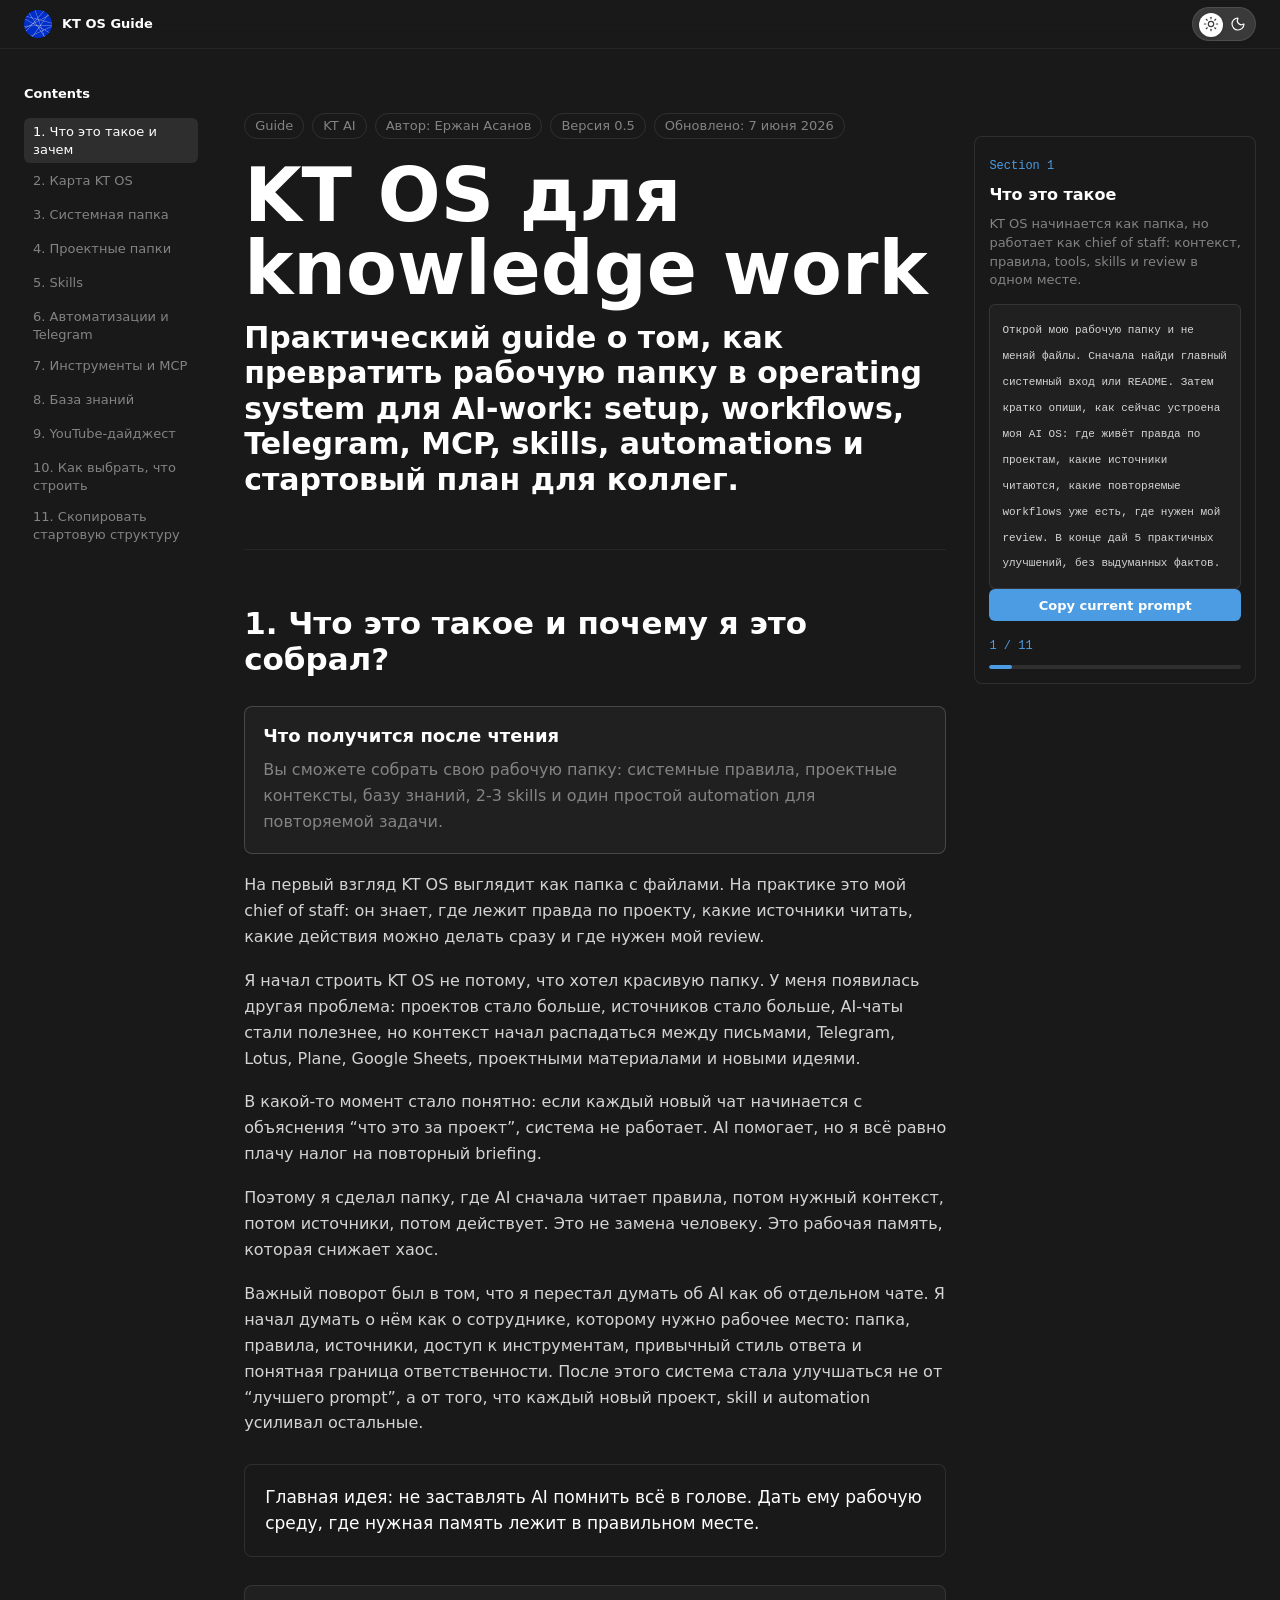
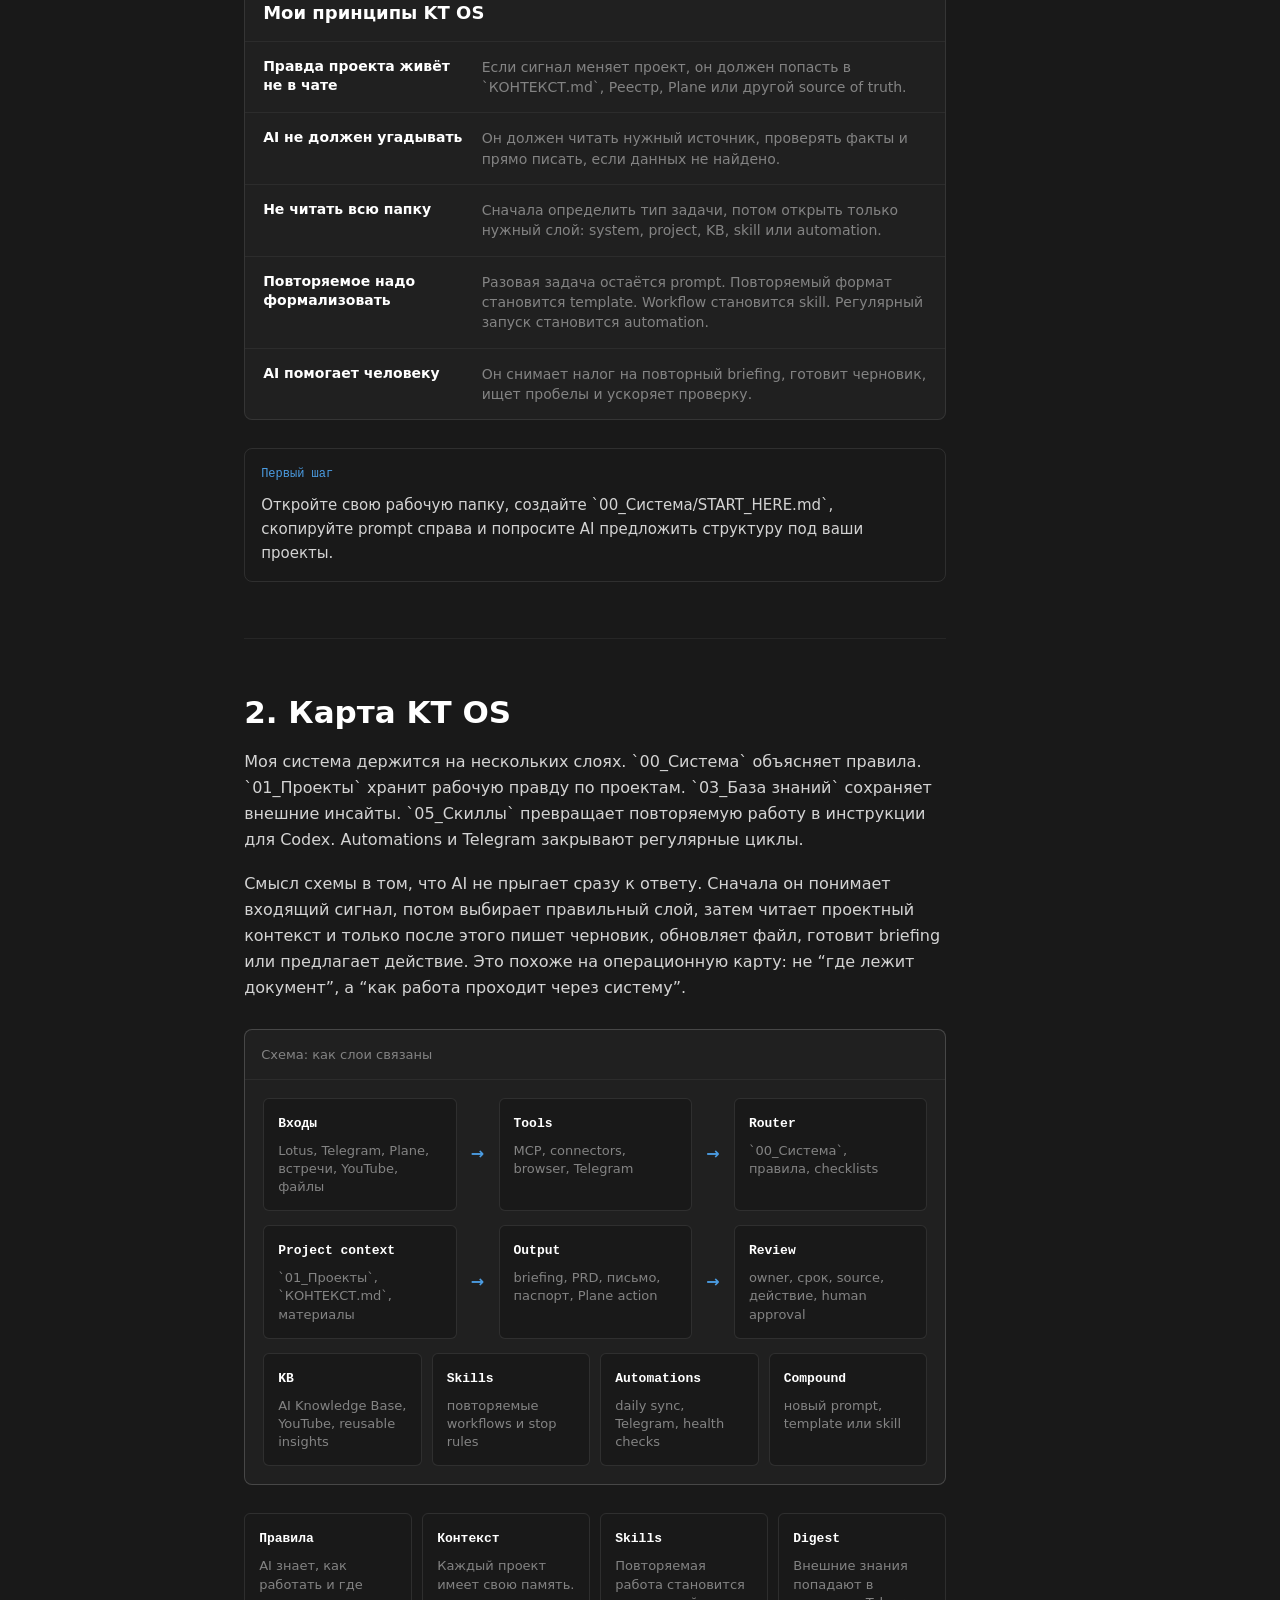
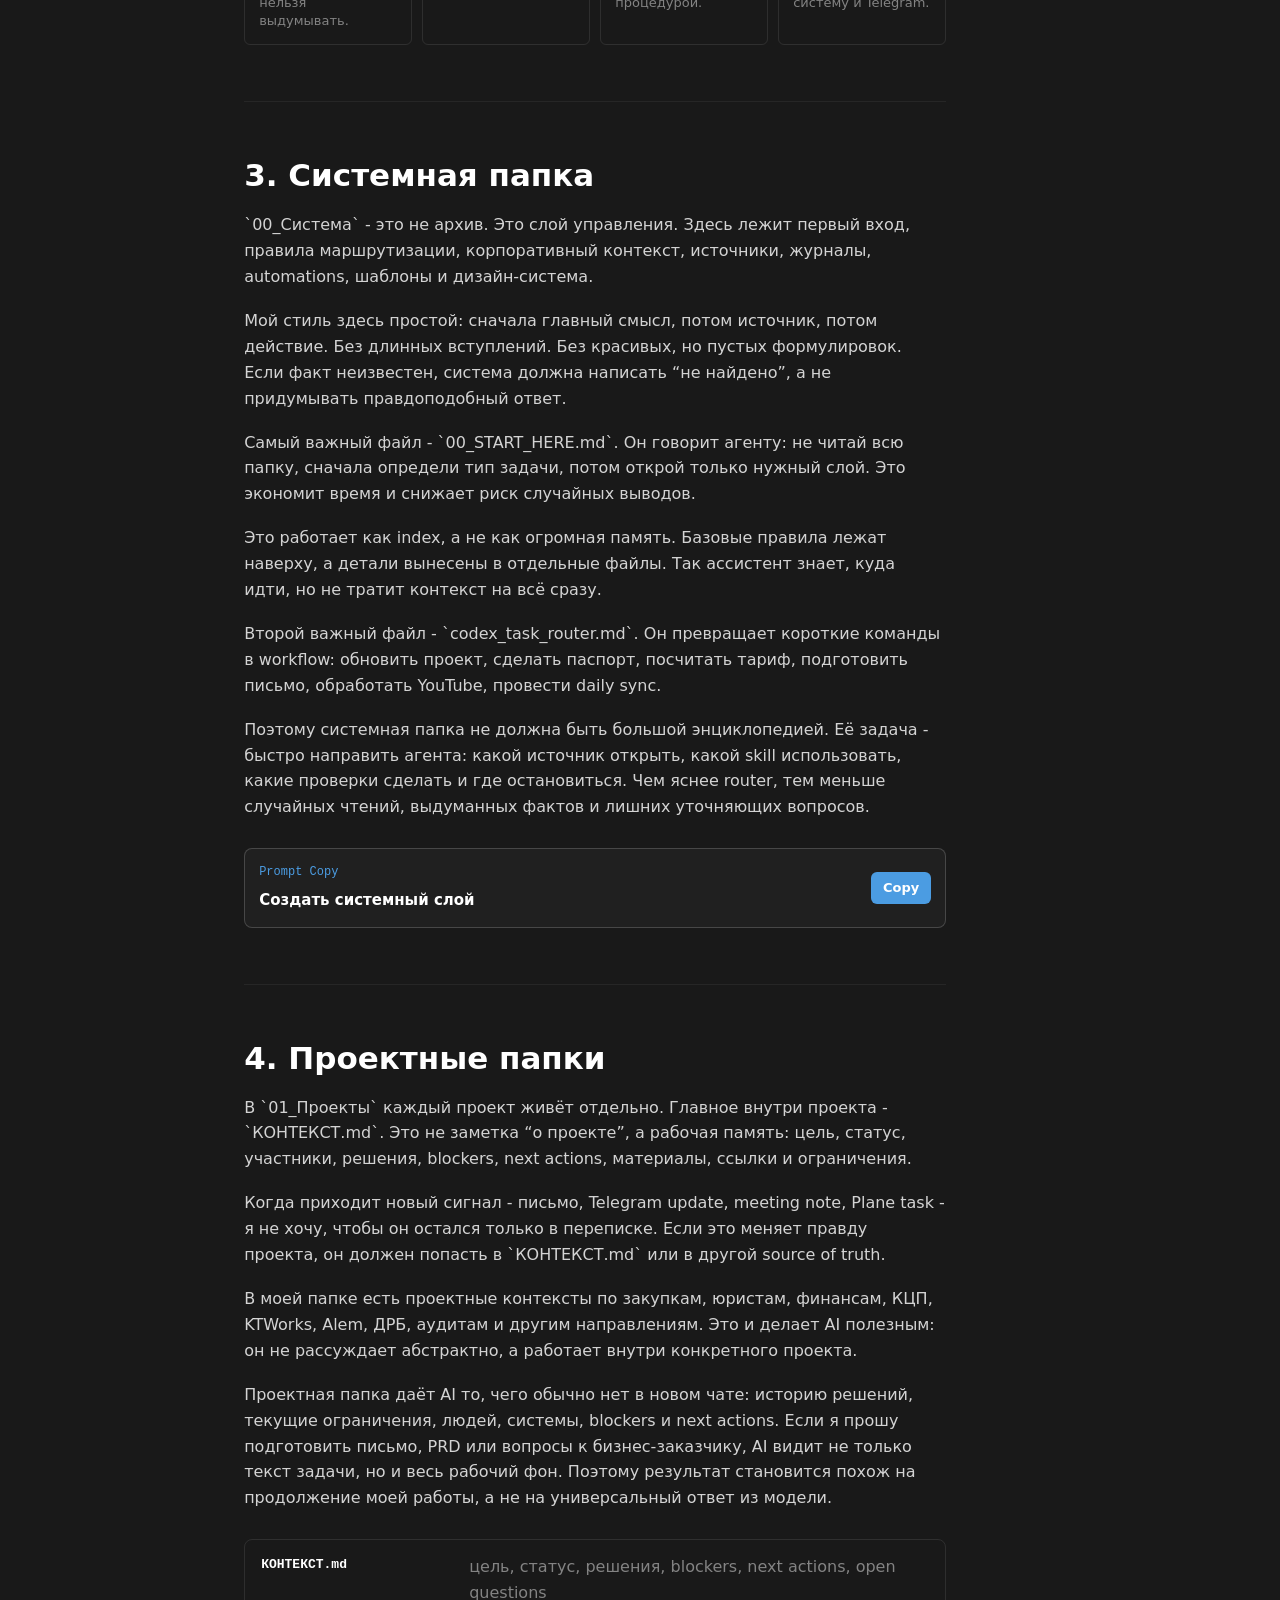
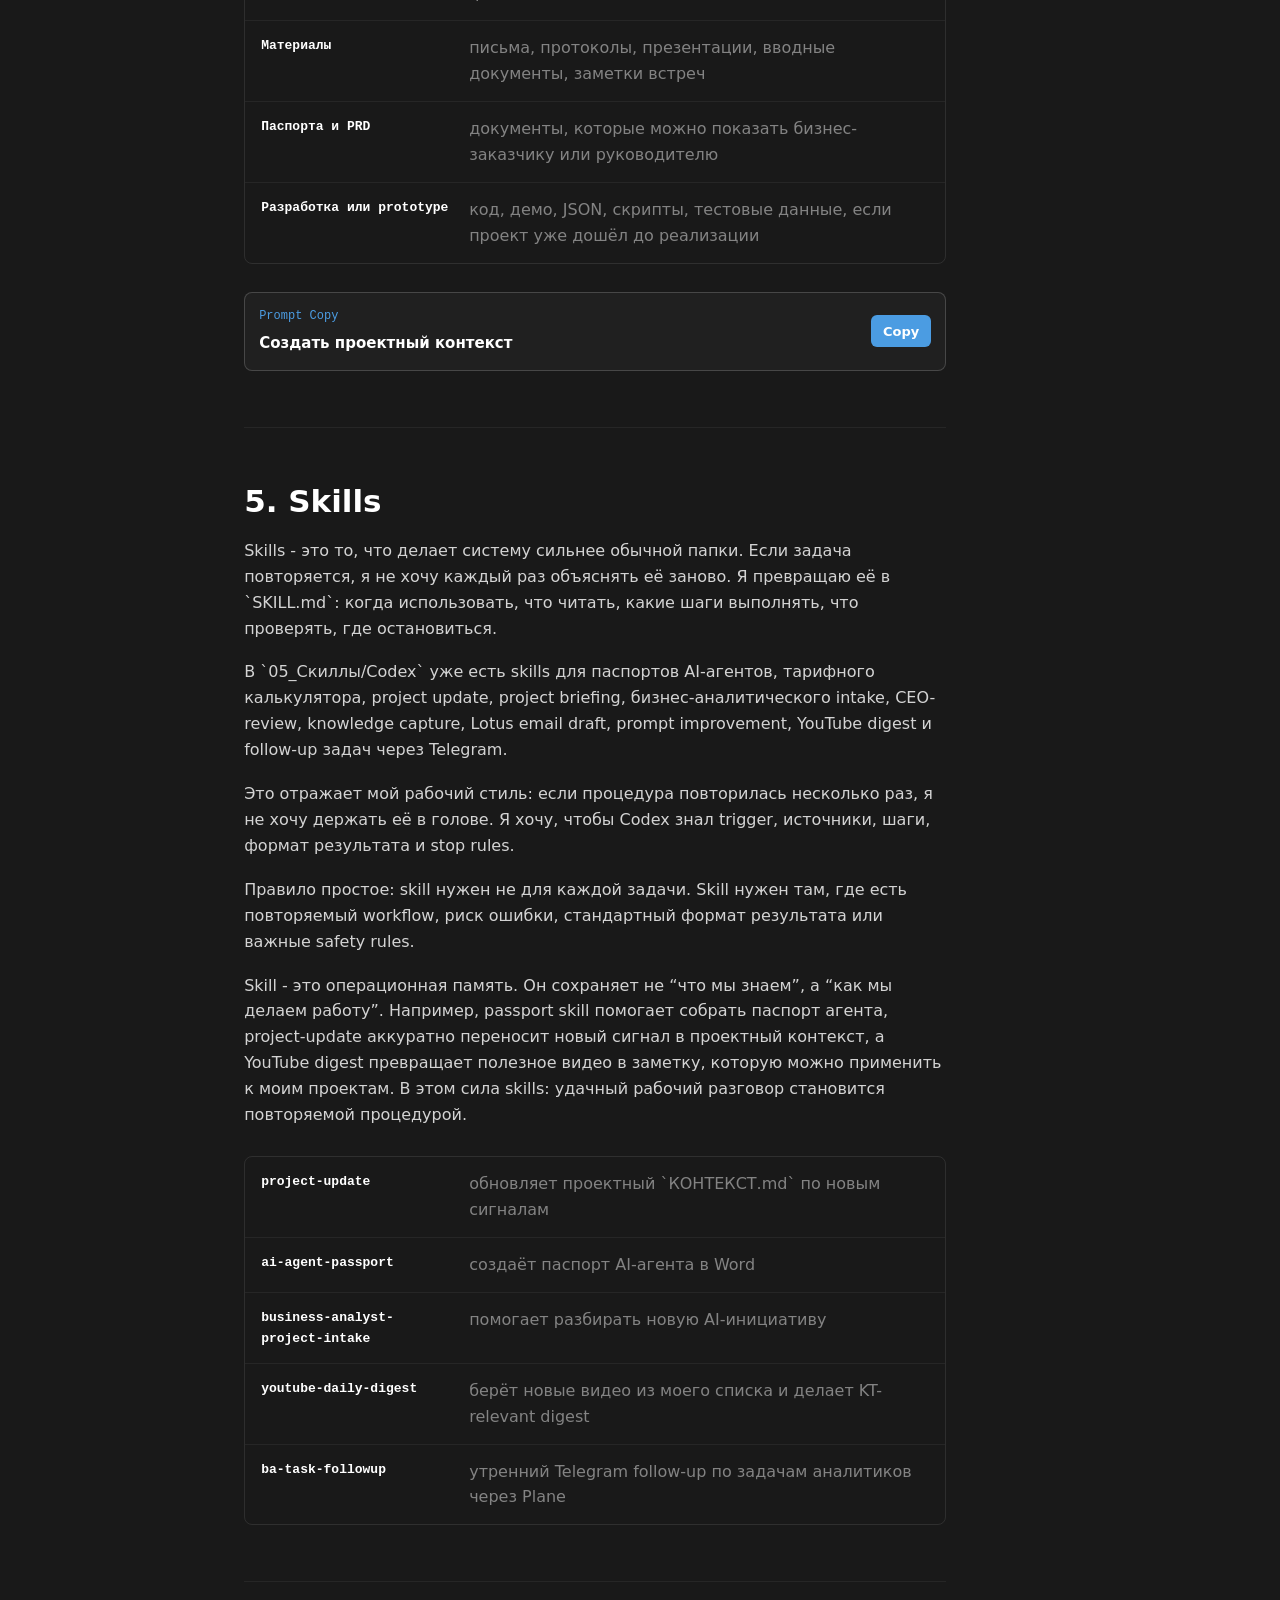
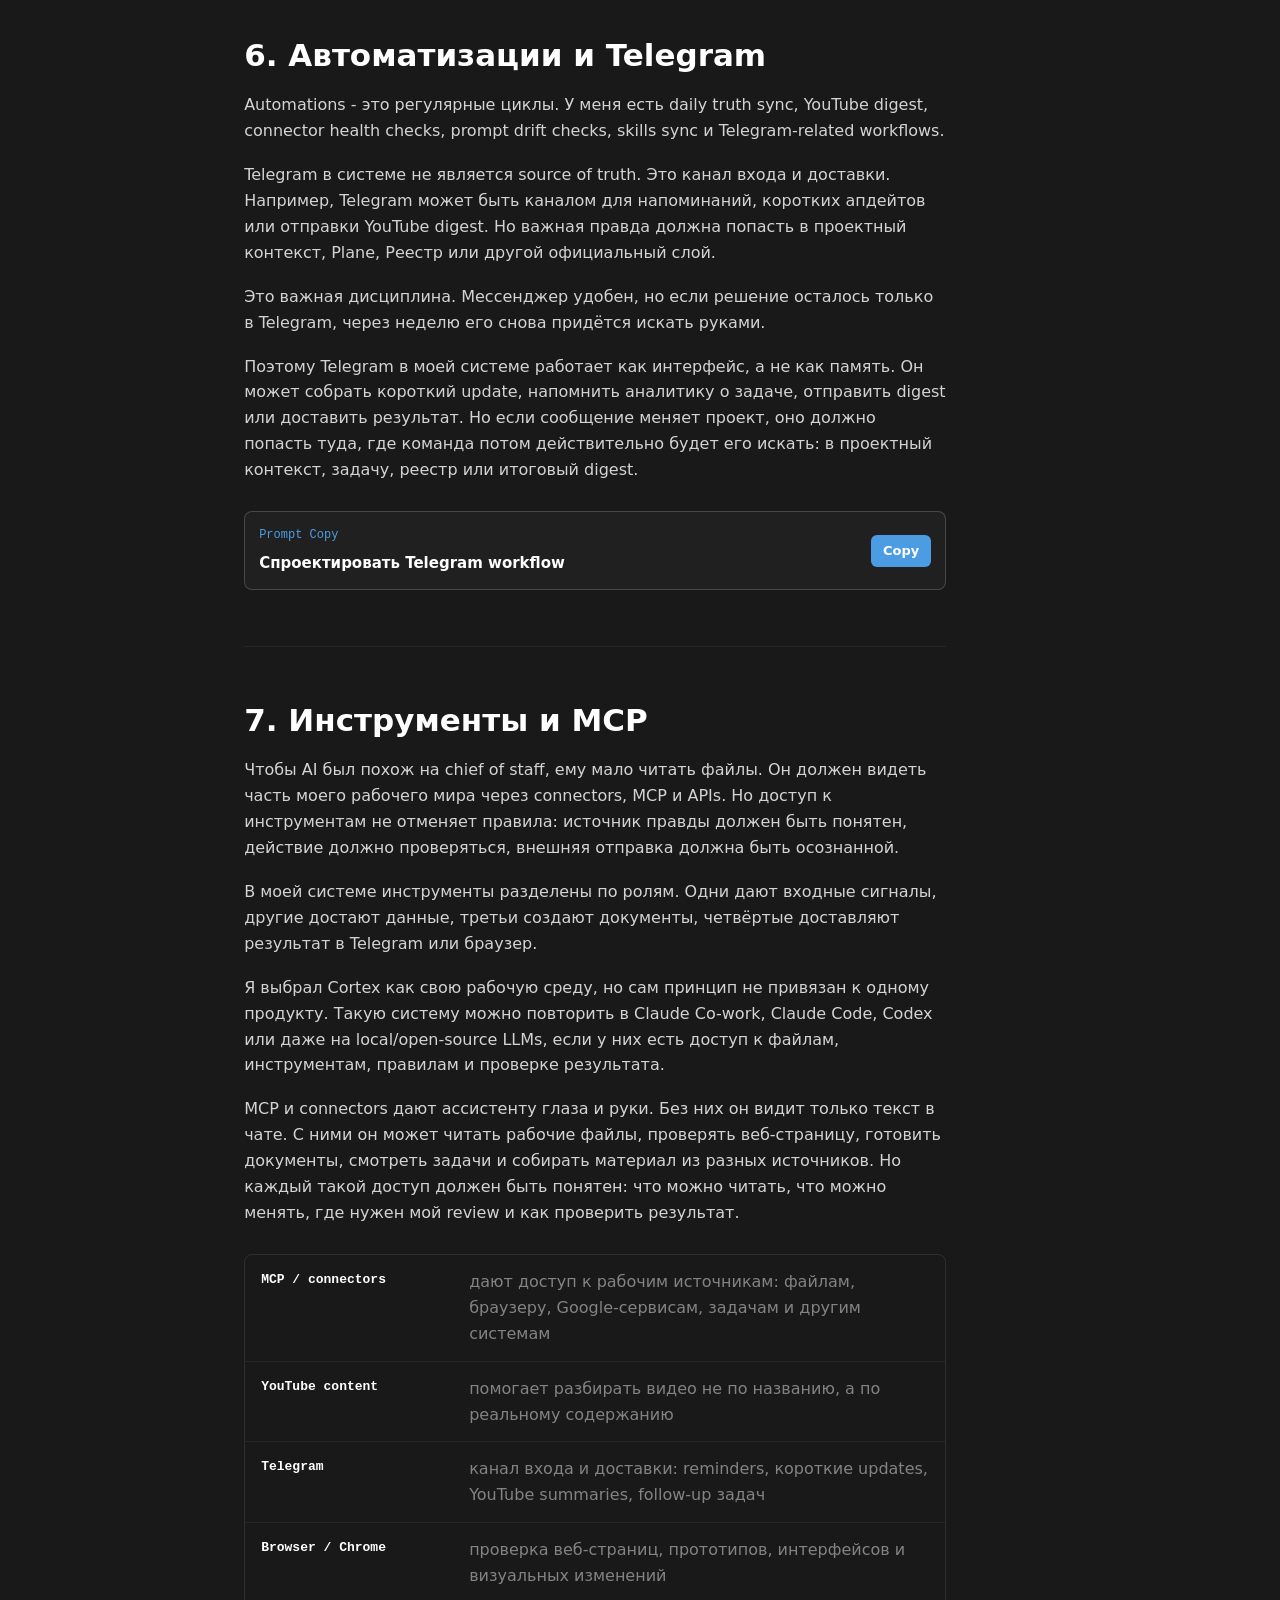
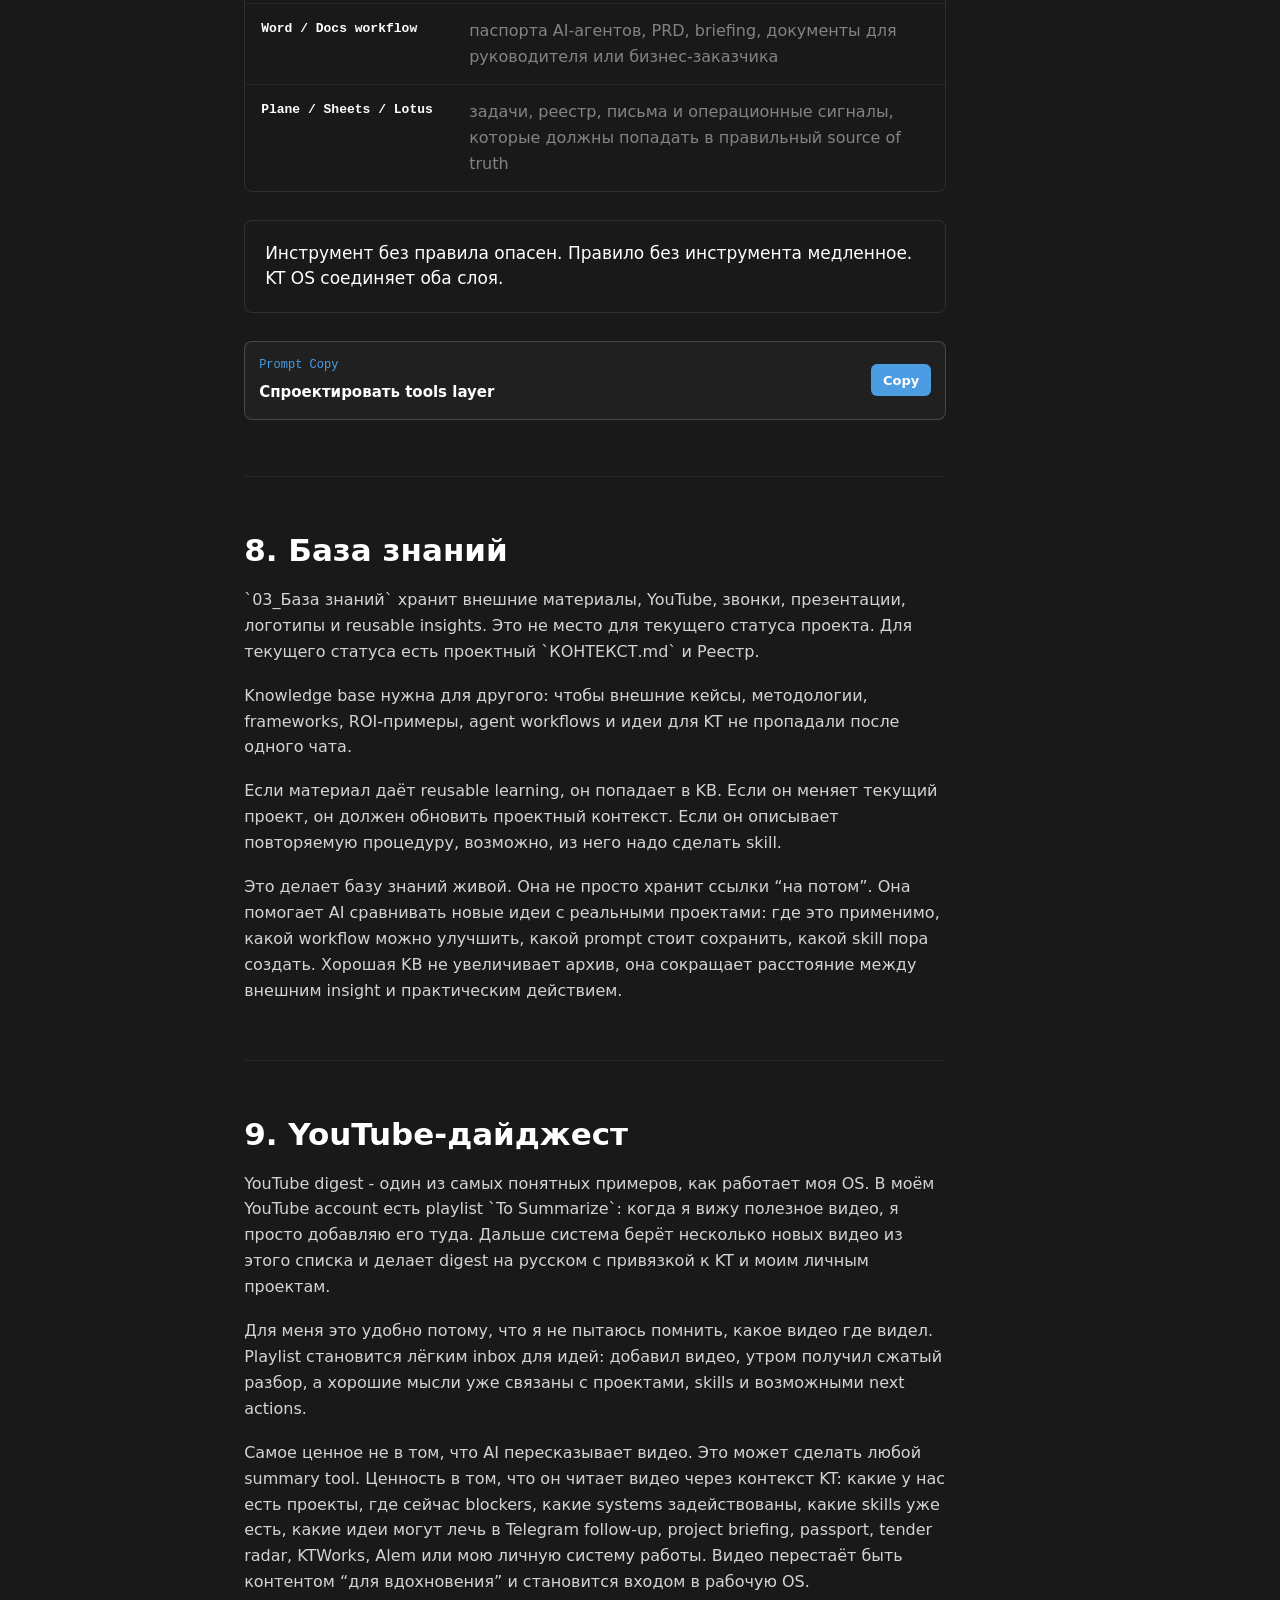
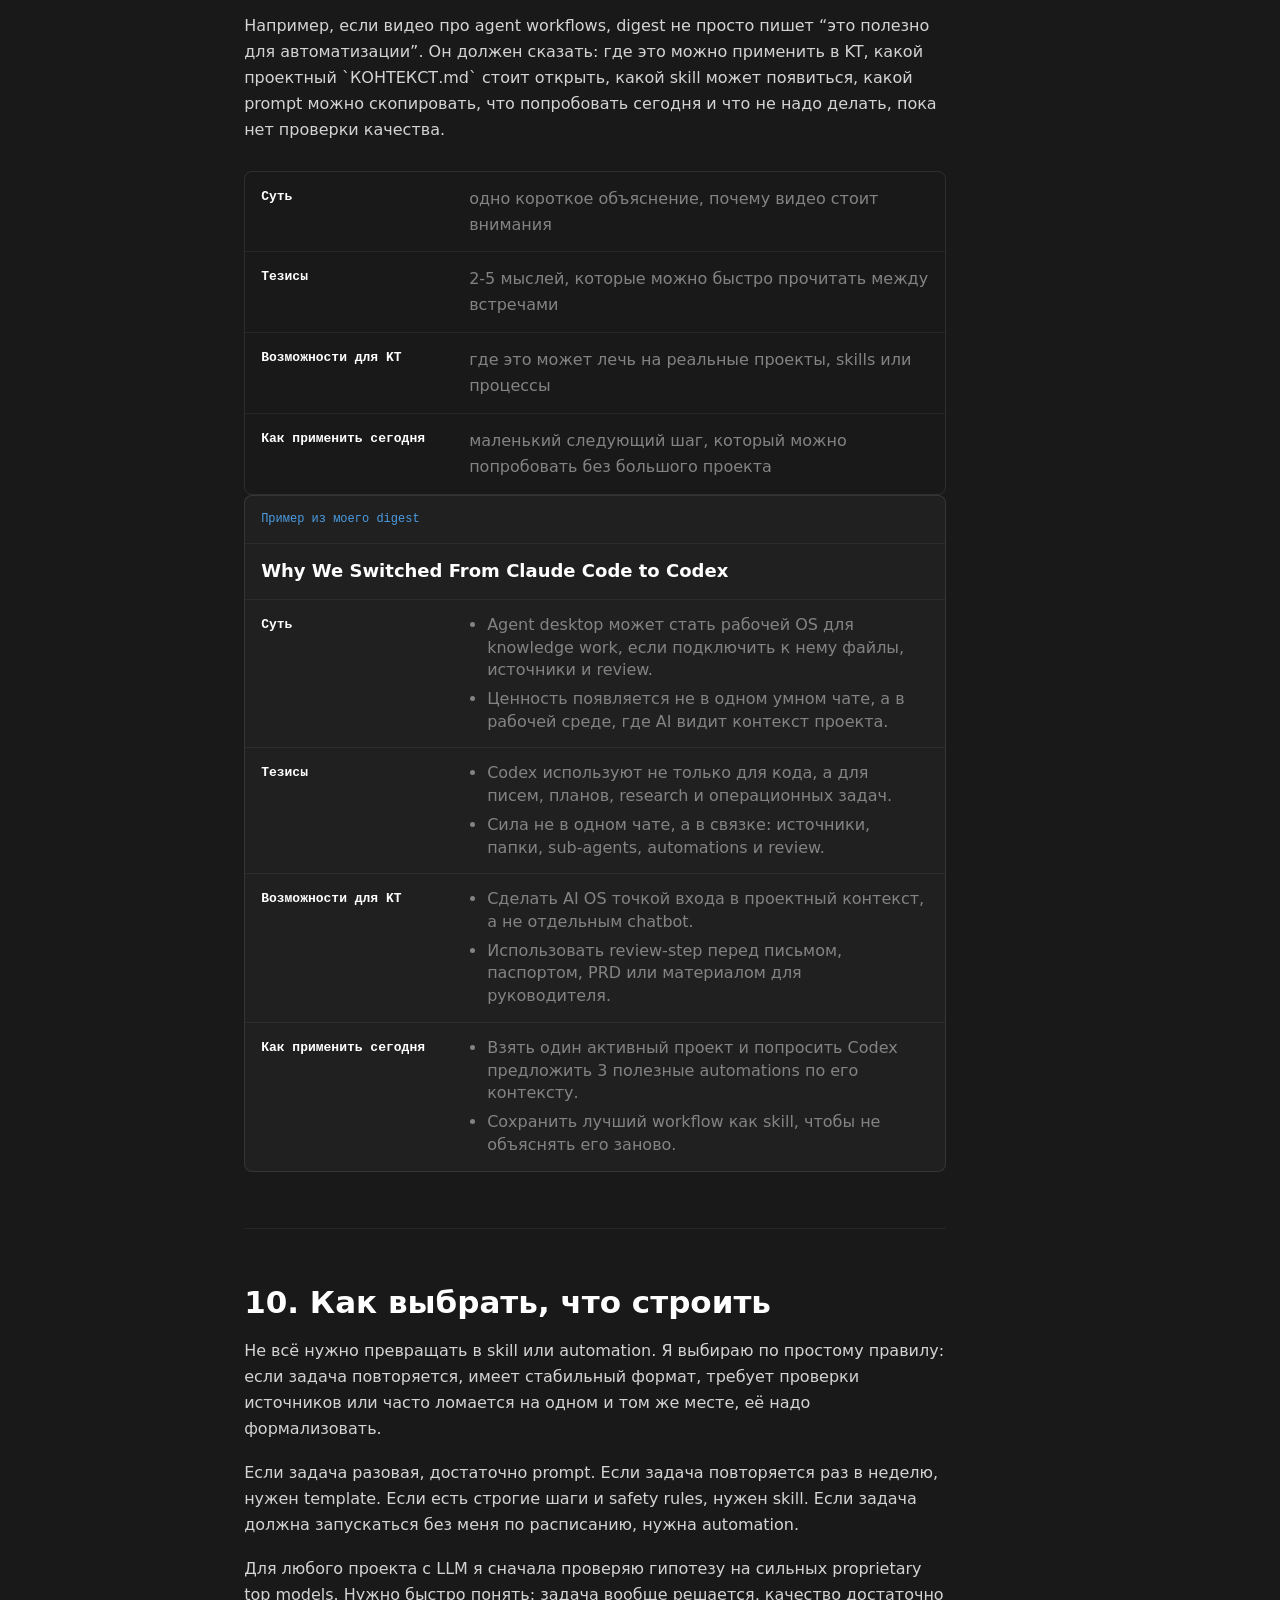
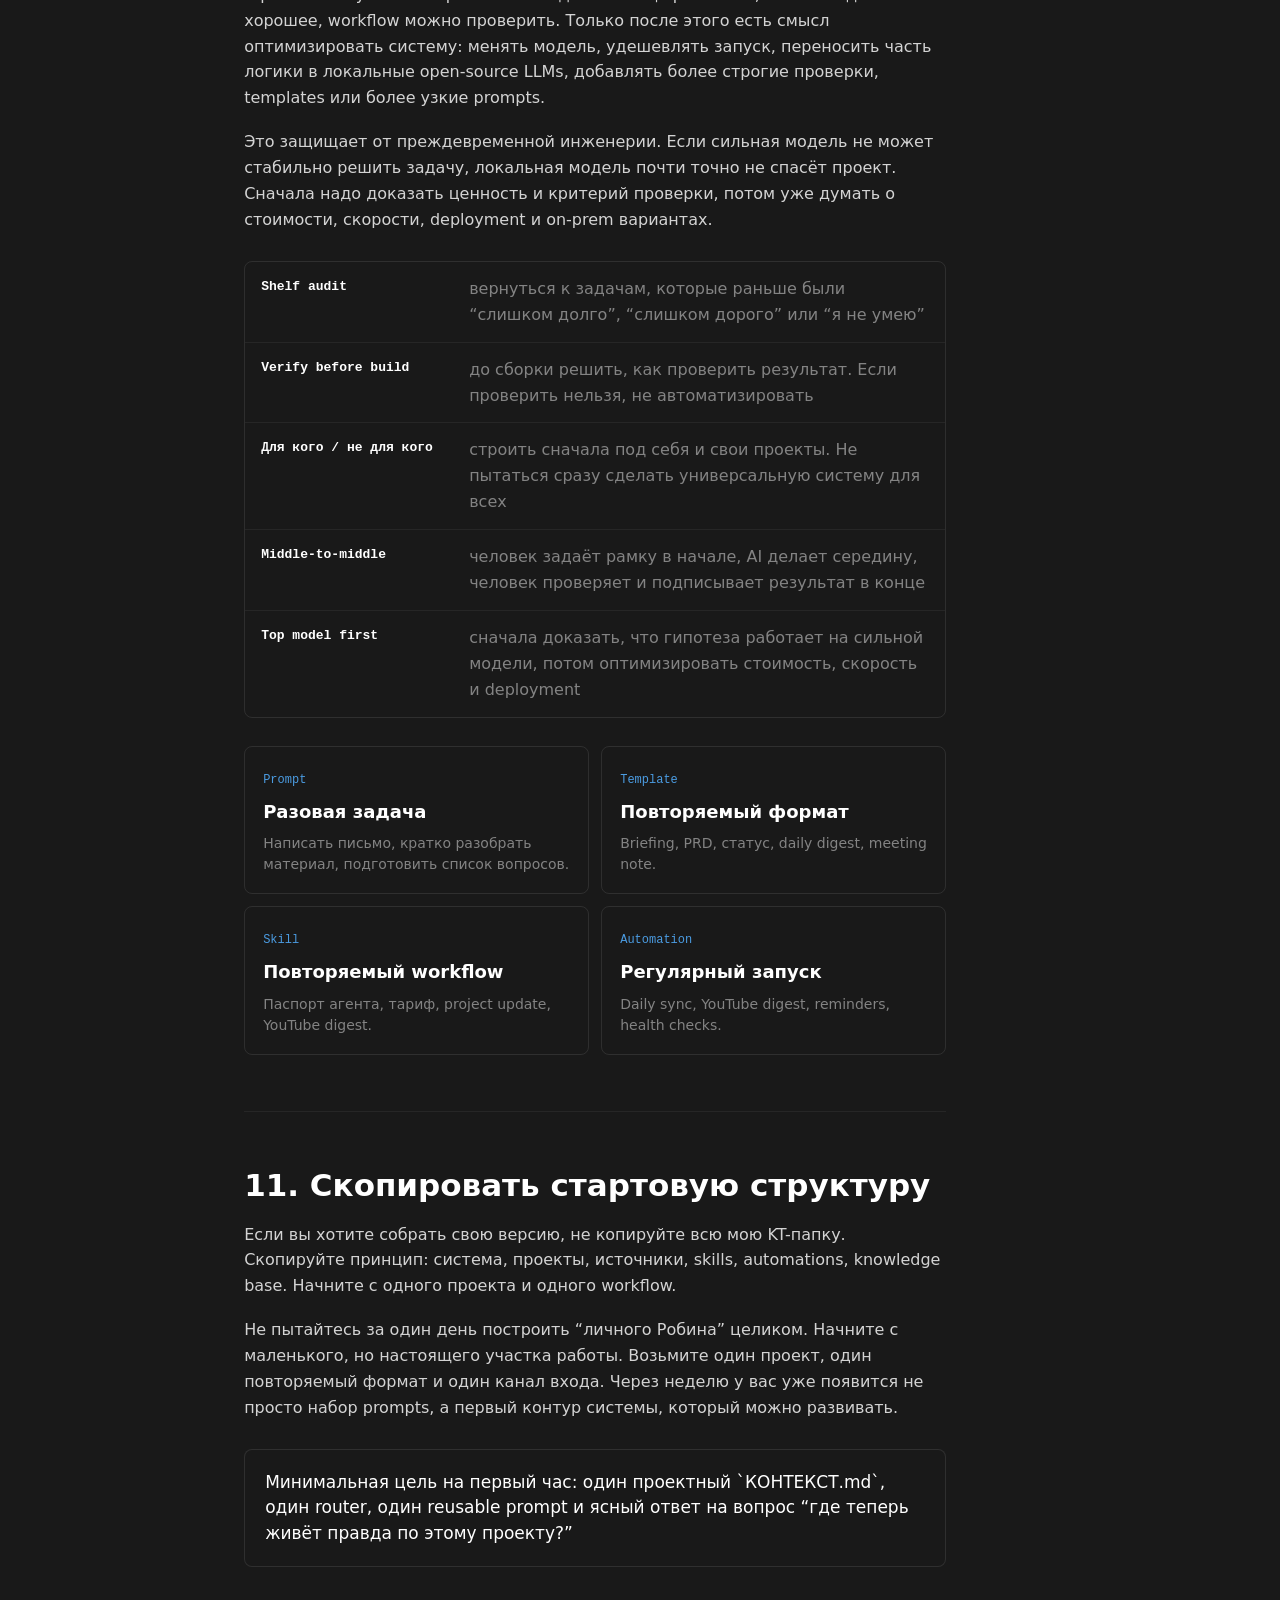
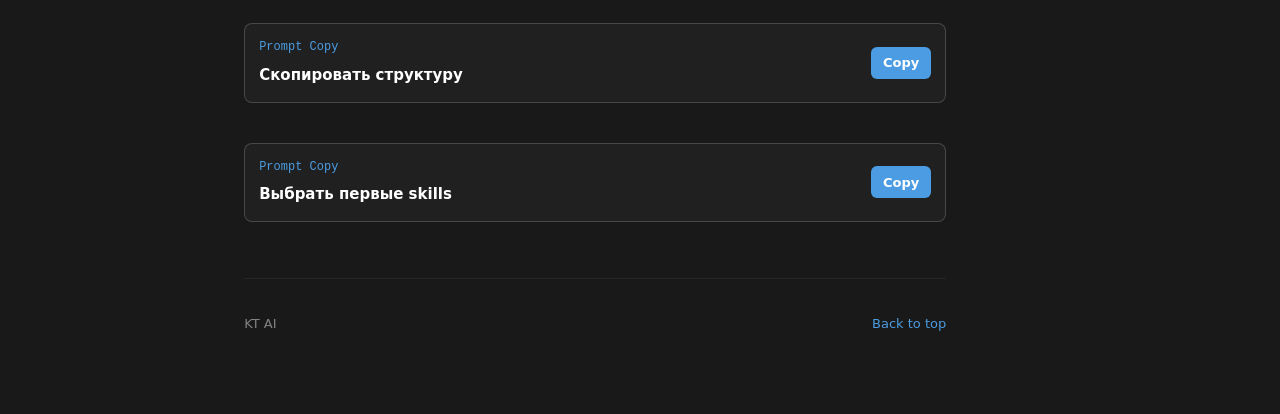
==== commit c9b6704e: "Update published KT OS guide" ====
--- a/kt-os-guide/index.html
+++ b/kt-os-guide/index.html
@@ -4,8 +4,8 @@
     <meta charset="utf-8">
     <meta name="viewport" content="width=device-width, initial-scale=1">
     <title>KT OS Guide</title>
-    <meta name="description" content="История и практическое руководство по KT OS: системная папка, проекты, skills, automations, MCP, Telegram, TranscriptAPI, база знаний и YouTube digest.">
-    <link rel="stylesheet" href="styles.css?v=20260607-layout2">
+    <meta name="description" content="История и практическое руководство по KT OS: системная папка, проекты, skills, automations, MCP, Telegram, база знаний и YouTube digest.">
+    <link rel="stylesheet" href="styles.css?v=20260607-guide3">
   </head>
   <body>
     <div class="topbar">
@@ -139,7 +139,7 @@
               <div class="flow-row">
                 <div class="flow-node"><strong>Входы</strong><span>Lotus, Telegram, Plane, встречи, YouTube, файлы</span></div>
                 <i>→</i>
-                <div class="flow-node"><strong>Tools</strong><span>MCP, connectors, APIs, TranscriptAPI</span></div>
+                <div class="flow-node"><strong>Tools</strong><span>MCP, connectors, browser, Telegram</span></div>
                 <i>→</i>
                 <div class="flow-node"><strong>Router</strong><span>`00_Система`, правила, checklists</span></div>
               </div>
@@ -194,7 +194,7 @@
             какой источник открыть, какой skill использовать, какие проверки сделать и где остановиться. Чем
             яснее router, тем меньше случайных чтений, выдуманных фактов и лишних уточняющих вопросов.
           </p>
-          <div class="prompt-block" data-prompt="Сделай для моей рабочей папки START_HERE.md и TASK_ROUTER.md. Сначала определи типы задач, источники, что можно менять сразу, где нужно подтверждение, и как проверять результат.">
+          <div class="prompt-block" data-prompt="Открой мою рабочую папку и предложи системный слой для AI OS. Не меняй файлы сразу. Сначала дай структуру START_HERE.md, TASK_ROUTER.md и короткого checklist. Для каждого файла напиши: зачем он нужен, что агент должен читать первым, что можно делать без подтверждения, где нужен мой review, как проверять результат. Если в папке уже есть похожие файлы, покажи, что именно лучше обновить.">
             <div><span>Prompt Copy</span><strong>Создать системный слой</strong></div>
             <button type="button">Copy</button>
           </div>
@@ -229,7 +229,7 @@
             <div><strong>Паспорта и PRD</strong><span>документы, которые можно показать бизнес-заказчику или руководителю</span></div>
             <div><strong>Разработка или prototype</strong><span>код, демо, JSON, скрипты, тестовые данные, если проект уже дошёл до реализации</span></div>
           </div>
-          <div class="prompt-block" data-prompt="Создай шаблон КОНТЕКСТ.md для моего проекта: цель, пользователь, текущий статус, источники, решения, blockers, next actions, open questions, связанные файлы. Не выдумывай факты.">
+          <div class="prompt-block" data-prompt="Для проекта PROJECT_PATH создай черновик КОНТЕКСТ.md. Сначала прочитай доступные материалы внутри проекта. Затем выдели: цель, пользователь, текущий статус, важные решения, открытые вопросы, blockers, next actions, связанные файлы. Не выдумывай факты. Если данных нет, пиши не найдено. Перед записью файла покажи черновик и спроси подтверждение.">
             <div><span>Prompt Copy</span><strong>Создать проектный контекст</strong></div>
             <button type="button">Copy</button>
           </div>
@@ -245,7 +245,7 @@
           <p>
             В `05_Скиллы/Codex` уже есть skills для паспортов AI-агентов, тарифного калькулятора, project update,
             project briefing, бизнес-аналитического intake, CEO-review, knowledge capture, Lotus email draft,
-            prompt improvement, YouTube daily/manual digest и follow-up задач через Telegram.
+            prompt improvement, YouTube digest и follow-up задач через Telegram.
           </p>
           <p>
             Это отражает мой рабочий стиль: если процедура повторилась несколько раз, я не хочу держать её в
@@ -257,15 +257,15 @@
           </p>
           <p>
             Skill - это операционная память. Он сохраняет не “что мы знаем”, а “как мы делаем работу”. Например,
-            passport skill знает, как собрать Word-документ; project-update знает, когда обновлять `КОНТЕКСТ.md`;
-            YouTube digest знает, когда остановиться, если TranscriptAPI не дал transcript. В этом сила skills:
-            они превращают удачный рабочий разговор в повторяемую процедуру.
+            passport skill помогает собрать паспорт агента, project-update аккуратно переносит новый сигнал в
+            проектный контекст, а YouTube digest превращает полезное видео в заметку, которую можно применить
+            к моим проектам. В этом сила skills: удачный рабочий разговор становится повторяемой процедурой.
           </p>
           <div class="layer-table">
             <div><strong>project-update</strong><span>обновляет проектный `КОНТЕКСТ.md` по новым сигналам</span></div>
             <div><strong>ai-agent-passport</strong><span>создаёт паспорт AI-агента в Word</span></div>
             <div><strong>business-analyst-project-intake</strong><span>помогает разбирать новую AI-инициативу</span></div>
-            <div><strong>youtube-daily-digest</strong><span>ежедневно обрабатывает 3 видео и отправляет в Telegram</span></div>
+            <div><strong>youtube-daily-digest</strong><span>берёт новые видео из моего списка и делает KT-relevant digest</span></div>
             <div><strong>ba-task-followup</strong><span>утренний Telegram follow-up по задачам аналитиков через Plane</span></div>
           </div>
         </section>
@@ -287,11 +287,11 @@
           </p>
           <p>
             Поэтому Telegram в моей системе работает как интерфейс, а не как память. Он может собрать короткий
-            update, напомнить аналитику о задаче, отправить digest или доставить результат. Но после этого
-            важный факт должен попасть туда, где он будет жить дальше: проектный контекст, Plane, Реестр,
-            daily sync или state-файл automation.
-          </p>
-          <div class="prompt-block" data-prompt="Опиши для моей команды Telegram workflow: какие сообщения можно принимать как вход, где source of truth, что можно отправлять автоматически, где нужно подтверждение, как хранить state и audit trail.">
+            update, напомнить аналитику о задаче, отправить digest или доставить результат. Но если сообщение
+            меняет проект, оно должно попасть туда, где команда потом действительно будет его искать: в проектный
+            контекст, задачу, реестр или итоговый digest.
+          </p>
+          <div class="prompt-block" data-prompt="Помоги мне спроектировать простой Telegram workflow для моей рабочей папки. Сначала определи, какие сообщения могут быть входом, какие результаты можно отправлять обратно в Telegram, где должна жить финальная правда по проекту, и где обязательно нужен мой review перед отправкой. Не предлагай интеграции, которых нет в моей среде. Верни только понятную схему: вход, действие, источник правды, результат, проверка.">
             <div><span>Prompt Copy</span><strong>Спроектировать Telegram workflow</strong></div>
             <button type="button">Copy</button>
           </div>
@@ -315,22 +315,22 @@
           </p>
           <p>
             MCP и connectors дают ассистенту глаза и руки. Без них он видит только текст в чате. С ними он может
-            читать файлы, проверять страницу в browser, работать с документами, получать transcript, смотреть
-            задачи и готовить результат в нужном формате. Но каждый такой доступ должен быть описан: что можно
-            читать, что можно менять, где нужен approval и как проверить результат.
+            читать рабочие файлы, проверять веб-страницу, готовить документы, смотреть задачи и собирать материал
+            из разных источников. Но каждый такой доступ должен быть понятен: что можно читать, что можно менять,
+            где нужен мой review и как проверить результат.
           </p>
           <div class="layer-table">
             <div><strong>MCP / connectors</strong><span>дают доступ к рабочим источникам: файлам, браузеру, Google-сервисам, задачам и другим системам</span></div>
-            <div><strong>TranscriptAPI</strong><span>получает transcript YouTube-видео. Если transcript не найден, YouTube workflow останавливается</span></div>
+            <div><strong>YouTube content</strong><span>помогает разбирать видео не по названию, а по реальному содержанию</span></div>
             <div><strong>Telegram</strong><span>канал входа и доставки: reminders, короткие updates, YouTube summaries, follow-up задач</span></div>
-            <div><strong>Browser / Chrome</strong><span>проверка веб-страниц, локальных интерфейсов, скриншотов и текущего browser state</span></div>
+            <div><strong>Browser / Chrome</strong><span>проверка веб-страниц, прототипов, интерфейсов и визуальных изменений</span></div>
             <div><strong>Word / Docs workflow</strong><span>паспорта AI-агентов, PRD, briefing, документы для руководителя или бизнес-заказчика</span></div>
             <div><strong>Plane / Sheets / Lotus</strong><span>задачи, реестр, письма и операционные сигналы, которые должны попадать в правильный source of truth</span></div>
           </div>
           <div class="quote-block">
             <p>Инструмент без правила опасен. Правило без инструмента медленное. KT OS соединяет оба слоя.</p>
           </div>
-          <div class="prompt-block" data-prompt="Опиши инструментальный слой моей AI OS: какие MCP, connectors и APIs нужны, какие источники они читают, какие действия могут выполнять, где нужен human approval, и как проверять результат.">
+          <div class="prompt-block" data-prompt="Осмотри мою рабочую папку и опиши tools layer для моей AI OS. Раздели инструменты на 4 группы: что читает источники, что помогает писать документы, что проверяет результат, что отправляет или доставляет итог. Для каждого инструмента укажи простыми словами: зачем он нужен, какой источник правды он использует, что можно делать без меня, где нужен мой review. Не уходи в детали реализации, пиши для коллеги BA/PM/PMM.">
             <div><span>Prompt Copy</span><strong>Спроектировать tools layer</strong></div>
             <button type="button">Copy</button>
           </div>
@@ -361,14 +361,15 @@
         <section id="youtube" class="section">
           <h2>9. YouTube-дайджест</h2>
           <p>
-            YouTube digest - один из самых понятных примеров, как работает моя OS. Каждый день automation берёт
-            до 3 новых видео из playlist `To Summarize`, получает transcript, пишет summary на русском с
-            привязкой к KT, сохраняет transcript, обновляет daily digest и `.state/processed.json`.
-          </p>
-          <p>
-            После успешной записи файлов summary уходит в Telegram через bot route. Если TranscriptAPI не дал
-            транскрипт, workflow останавливается. Если Telegram не отправился после записи файлов, файлы не
-            откатываются: система сохраняет результат, а отправку можно чинить отдельно.
+            YouTube digest - один из самых понятных примеров, как работает моя OS. В моём YouTube account есть
+            playlist `To Summarize`: когда я вижу полезное видео, я просто добавляю его туда. Дальше система
+            берёт несколько новых видео из этого списка и делает digest на русском с привязкой к KT и моим
+            личным проектам.
+          </p>
+          <p>
+            Для меня это удобно потому, что я не пытаюсь помнить, какое видео где видел. Playlist становится
+            лёгким inbox для идей: добавил видео, утром получил сжатый разбор, а хорошие мысли уже связаны
+            с проектами, skills и возможными next actions.
           </p>
           <p>
             Самое ценное не в том, что AI пересказывает видео. Это может сделать любой summary tool. Ценность в
@@ -384,10 +385,18 @@
             пока нет проверки качества.
           </p>
           <div class="layer-table">
-            <div><strong>videos/{slug}.md</strong><span>саммари, тезисы, возможности для KT, как применить сегодня</span></div>
-            <div><strong>transcripts/{slug}.md</strong><span>полный транскрипт для последующих вопросов</span></div>
-            <div><strong>digests/YYYY-MM-DD.md</strong><span>ежедневная лента со ссылками на summary и transcript</span></div>
-            <div><strong>.state/processed.json</strong><span>реестр videoId, чтобы не обрабатывать одно и то же дважды</span></div>
+            <div><strong>Суть</strong><span>одно короткое объяснение, почему видео стоит внимания</span></div>
+            <div><strong>Тезисы</strong><span>2-5 мыслей, которые можно быстро прочитать между встречами</span></div>
+            <div><strong>Возможности для KT</strong><span>где это может лечь на реальные проекты, skills или процессы</span></div>
+            <div><strong>Как применить сегодня</strong><span>маленький следующий шаг, который можно попробовать без большого проекта</span></div>
+          </div>
+          <div class="digest-example">
+            <span>Пример из моего digest</span>
+            <h3>Why We Switched From Claude Code to Codex</h3>
+            <div><strong>Суть</strong><ul><li>Agent desktop может стать рабочей OS для knowledge work, если подключить к нему файлы, источники и review.</li><li>Ценность появляется не в одном умном чате, а в рабочей среде, где AI видит контекст проекта.</li></ul></div>
+            <div><strong>Тезисы</strong><ul><li>Codex используют не только для кода, а для писем, планов, research и операционных задач.</li><li>Сила не в одном чате, а в связке: источники, папки, sub-agents, automations и review.</li></ul></div>
+            <div><strong>Возможности для KT</strong><ul><li>Сделать AI OS точкой входа в проектный контекст, а не отдельным chatbot.</li><li>Использовать review-step перед письмом, паспортом, PRD или материалом для руководителя.</li></ul></div>
+            <div><strong>Как применить сегодня</strong><ul><li>Взять один активный проект и попросить Codex предложить 3 полезные automations по его контексту.</li><li>Сохранить лучший workflow как skill, чтобы не объяснять его заново.</li></ul></div>
           </div>
         </section>
 
@@ -407,7 +416,7 @@
             Для любого проекта с LLM я сначала проверяю гипотезу на сильных proprietary top models. Нужно быстро
             понять: задача вообще решается, качество достаточно хорошее, workflow можно проверить. Только после
             этого есть смысл оптимизировать систему: менять модель, удешевлять запуск, переносить часть логики
-            в локальные open-source LLMs, добавлять state, кеширование, guardrails или более узкие prompts.
+            в локальные open-source LLMs, добавлять более строгие проверки, templates или более узкие prompts.
           </p>
           <p>
             Это защищает от преждевременной инженерии. Если сильная модель не может стабильно решить задачу,
@@ -444,11 +453,11 @@
             <p>Минимальная цель на первый час: один проектный `КОНТЕКСТ.md`, один router, один reusable prompt и ясный ответ на вопрос “где теперь живёт правда по этому проекту?”</p>
           </div>
           <div class="prompt-stack">
-            <div class="prompt-block" data-prompt="Создай мне starter kit личной OS для работы с AI. Структура: 00_Система, 01_Проекты, 02_Источники, 03_База знаний, 04_Шаблоны, 05_Скиллы, 06_Автоматизация. Для каждого слоя создай README и объясни, что туда класть.">
+            <div class="prompt-block" data-prompt="Создай starter kit личной AI OS для моей работы. Сначала спроси название моей роли и 1-2 главных типа проектов. Потом предложи структуру папок: 00_Система, 01_Проекты, 02_Источники, 03_База знаний, 04_Шаблоны, 05_Скиллы, 06_Автоматизация. Для каждой папки дай короткий README-текст и первый практический шаг. Перед созданием файлов покажи план.">
               <div><span>Prompt Copy</span><strong>Скопировать структуру</strong></div>
               <button type="button">Copy</button>
             </div>
-            <div class="prompt-block" data-prompt="Посмотри на мою текущую рабочую папку и предложи, какие 3 skills и 2 automations стоит создать первыми. Выбирай только по повторяемости, риску ошибки и понятности workflow.">
+            <div class="prompt-block" data-prompt="Осмотри мою рабочую папку и выбери первые 3 skills и 2 automations. Используй критерии: повторяемость, риск ошибки, частота, наличие source of truth, простота проверки и польза для текущих проектов. Для каждого кандидата укажи, почему именно сейчас, какие источники читать, какой результат должен получиться и где нужен мой review. Не создавай файлы без подтверждения.">
               <div><span>Prompt Copy</span><strong>Выбрать первые skills</strong></div>
               <button type="button">Copy</button>
             </div>
@@ -477,6 +486,6 @@
     </div>
 
     <div class="copy-toast" role="status" aria-live="polite">Copied</div>
-    <script src="script.js?v=20260607-layout2"></script>
+    <script src="script.js?v=20260607-guide3"></script>
   </body>
 </html>
--- a/kt-os-guide/styles.css
+++ b/kt-os-guide/styles.css
@@ -139,6 +139,8 @@
 .switch-icon {
   position: absolute;
   z-index: 2;
+  top: 50%;
+  transform: translateY(-50%);
   width: 16px;
   height: 16px;
   color: currentColor;
@@ -151,7 +153,7 @@
 }
 
 .switch-icon-moon {
-  right: 11px;
+  right: 9px;
 }
 
 .icon {
@@ -690,6 +692,62 @@
   color: var(--fg-muted);
 }
 
+.digest-example {
+  overflow: hidden;
+  border: 1px solid var(--border);
+  border-radius: var(--radius-xl);
+  background: var(--bg-soft);
+}
+
+.digest-example > span {
+  display: block;
+  padding: 14px 16px;
+  border-bottom: 1px solid var(--divider);
+  color: var(--primary);
+  font-family: var(--font-mono);
+  font-size: 12px;
+}
+
+.digest-example h3 {
+  padding: 16px;
+  border-bottom: 1px solid var(--divider);
+  color: var(--fg-strong);
+  font-size: 18px;
+  line-height: 1.25;
+}
+
+.digest-example div {
+  display: grid;
+  grid-template-columns: 190px minmax(0, 1fr);
+  gap: 18px;
+  padding: 14px 16px;
+  border-bottom: 1px solid var(--divider);
+}
+
+.digest-example div:last-child {
+  border-bottom: 0;
+}
+
+.digest-example strong {
+  color: var(--fg-strong);
+  font-family: var(--font-mono);
+  font-size: 13px;
+}
+
+.digest-example ul {
+  margin: 0;
+  padding-left: 18px;
+  color: var(--fg-muted);
+}
+
+.digest-example li {
+  line-height: 1.42;
+}
+
+.digest-example li + li {
+  margin-top: 6px;
+}
+
 .mode-grid {
   display: grid;
   grid-template-columns: repeat(2, minmax(0, 1fr));
@@ -889,7 +947,7 @@
   color: var(--fg);
   font-family: var(--font-mono);
   font-size: 11px;
-  line-height: 1.55;
+  line-height: 1.38;
   white-space: pre-wrap;
   overflow-wrap: anywhere;
 }
@@ -994,6 +1052,7 @@
 
   .loop-list li,
   .layer-table div,
+  .digest-example div,
   .principles-grid div,
   .build-steps div {
     grid-template-columns: 1fr;
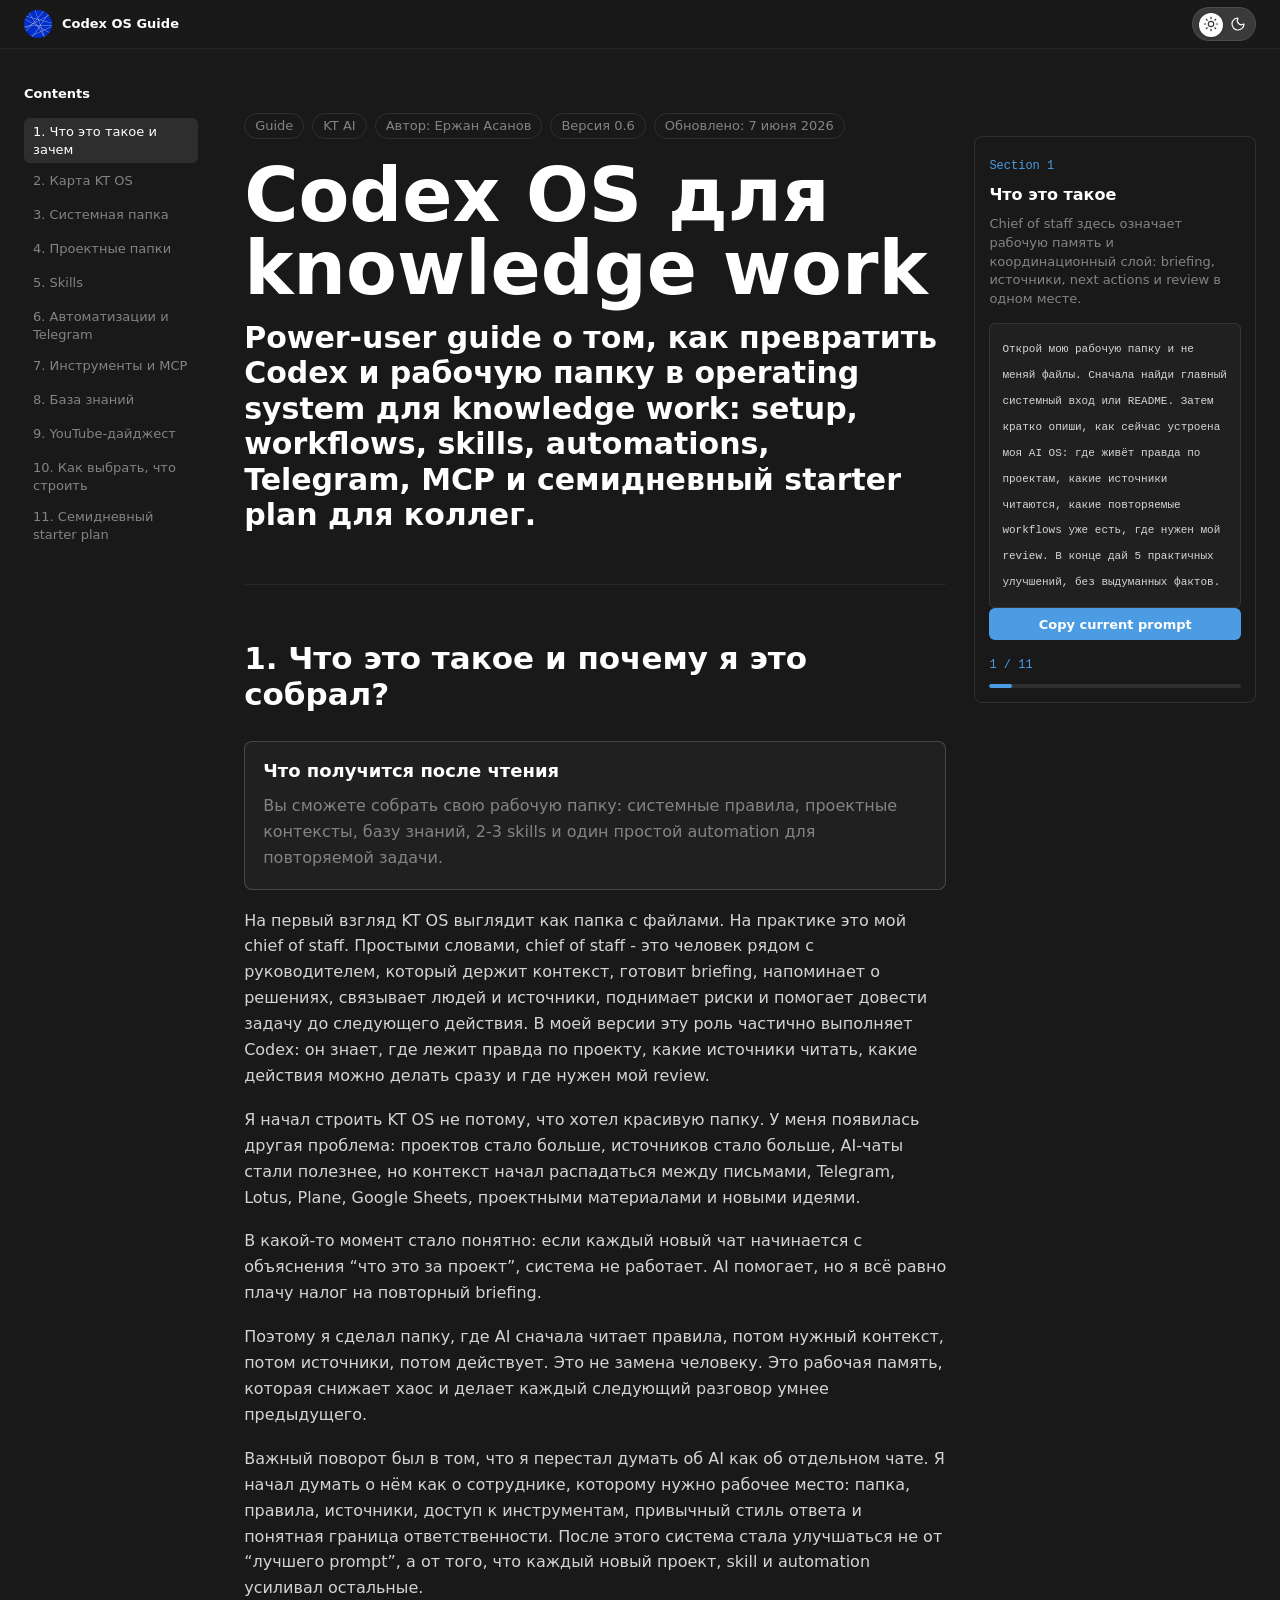
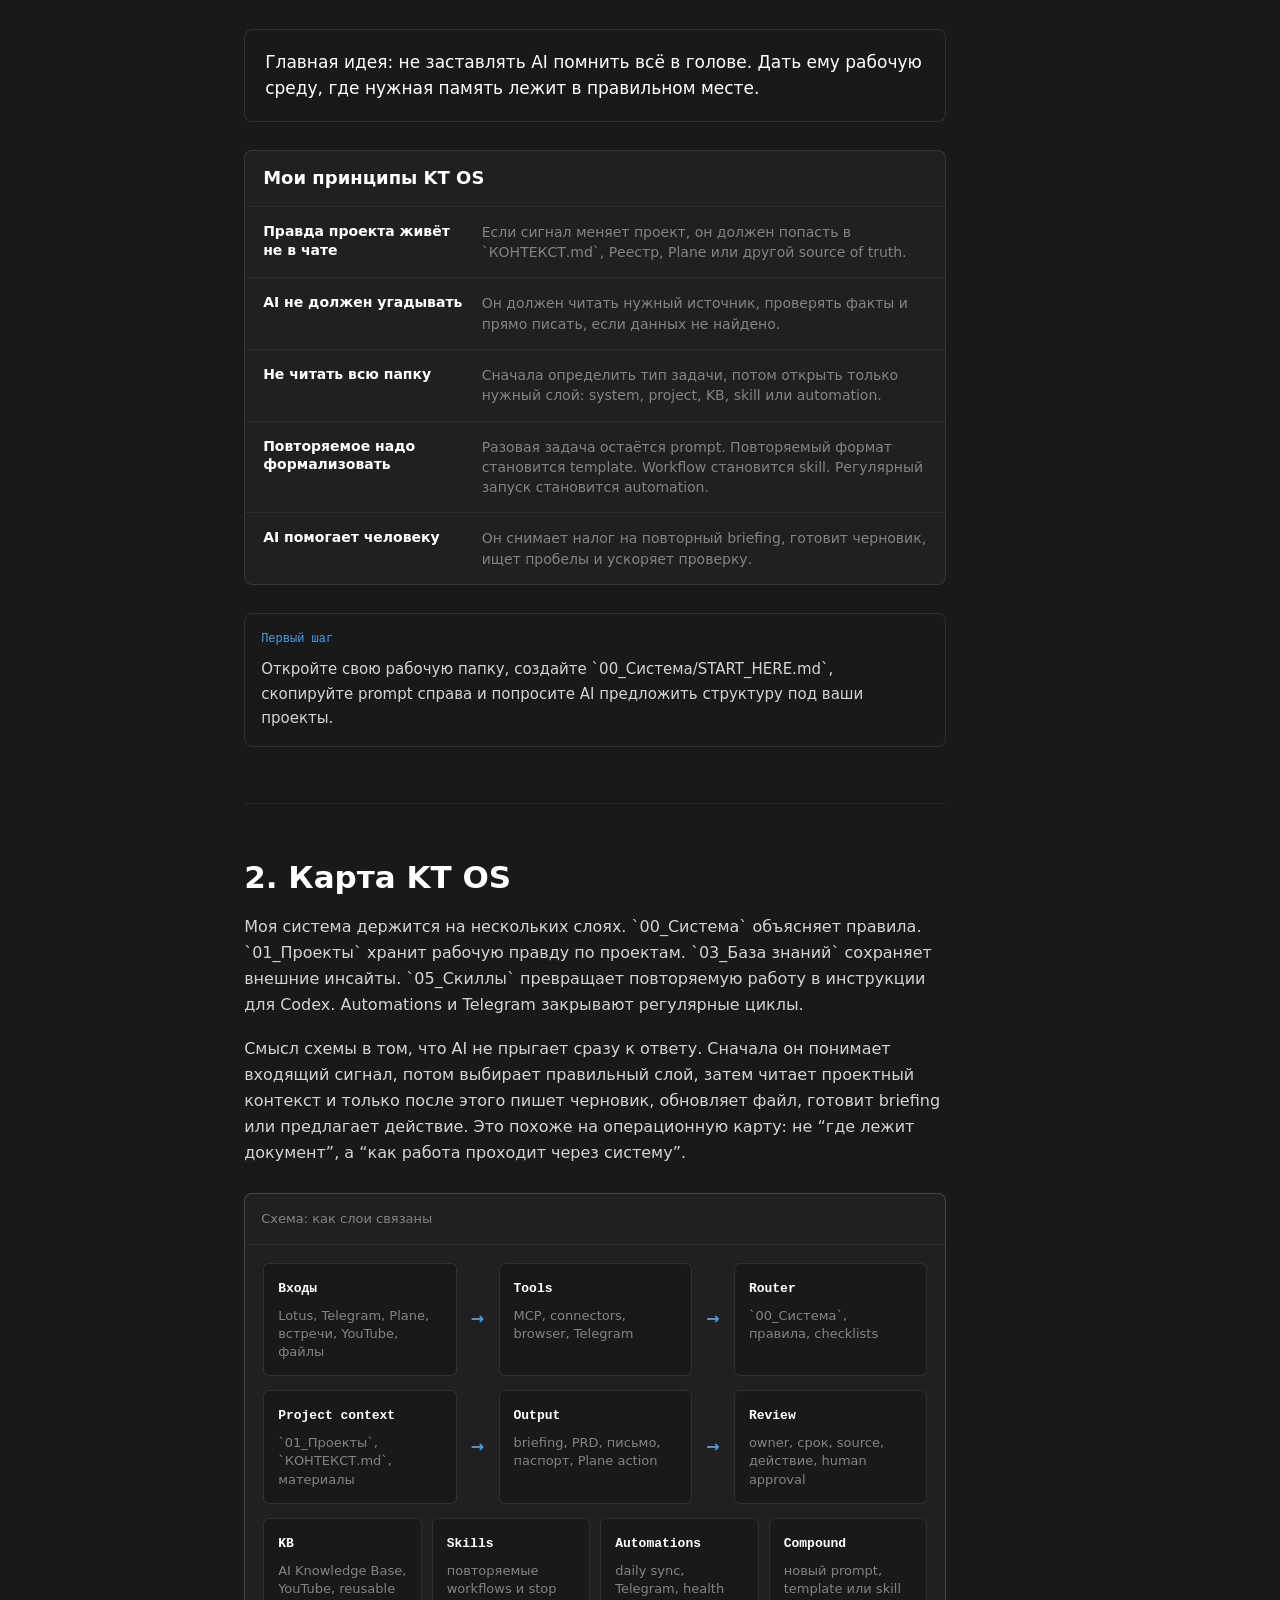
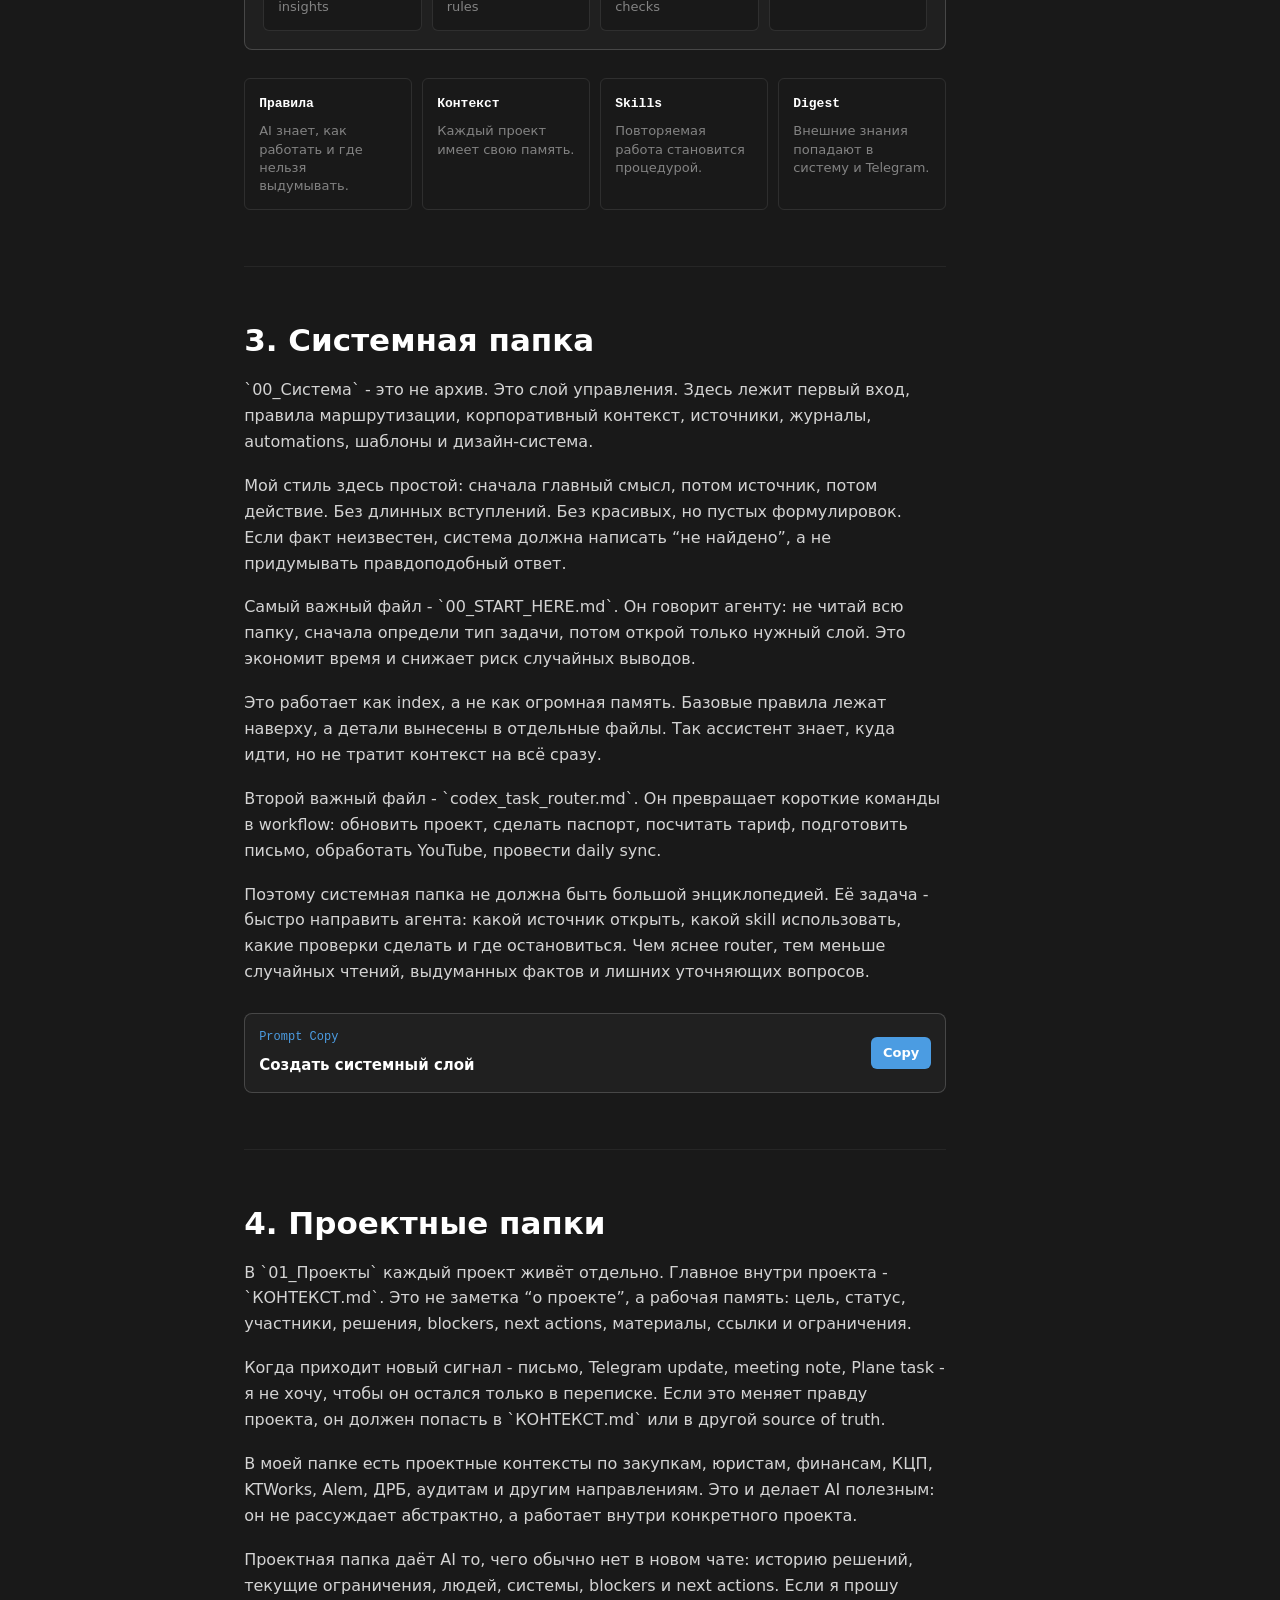
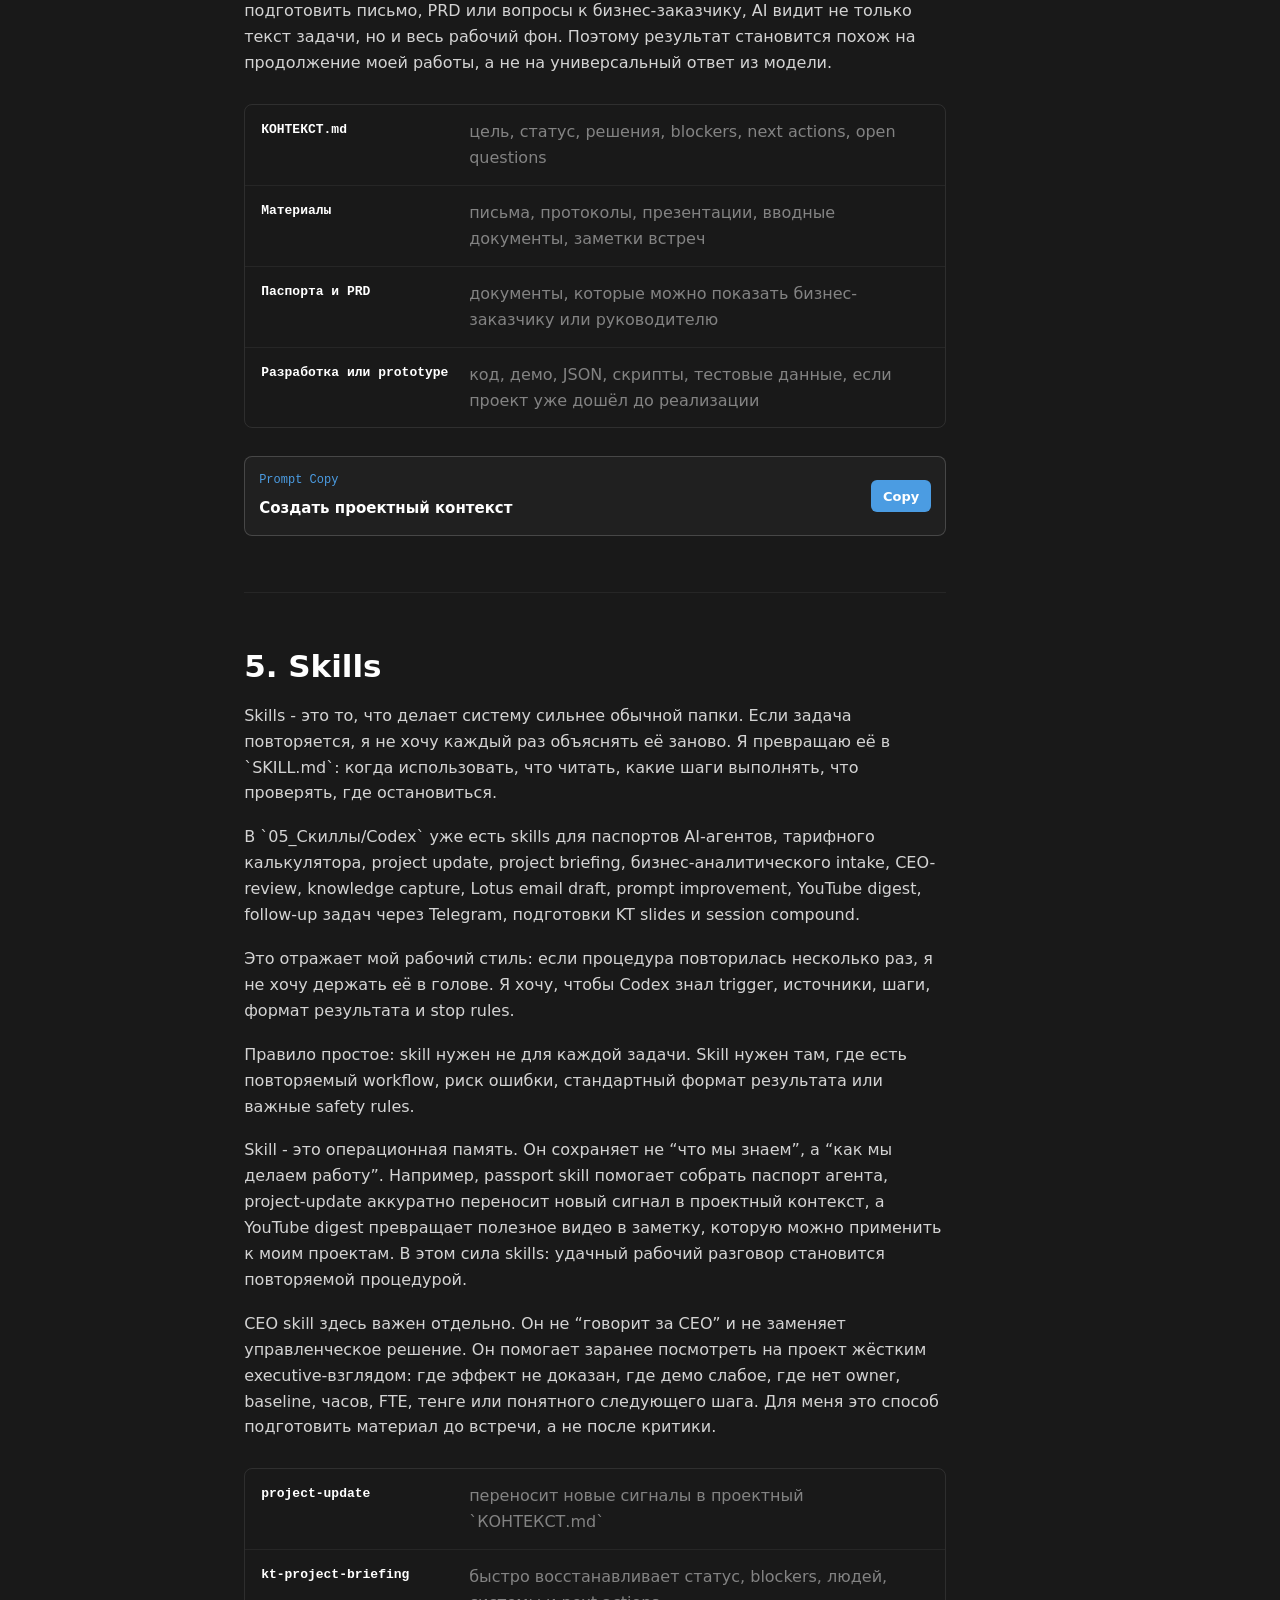
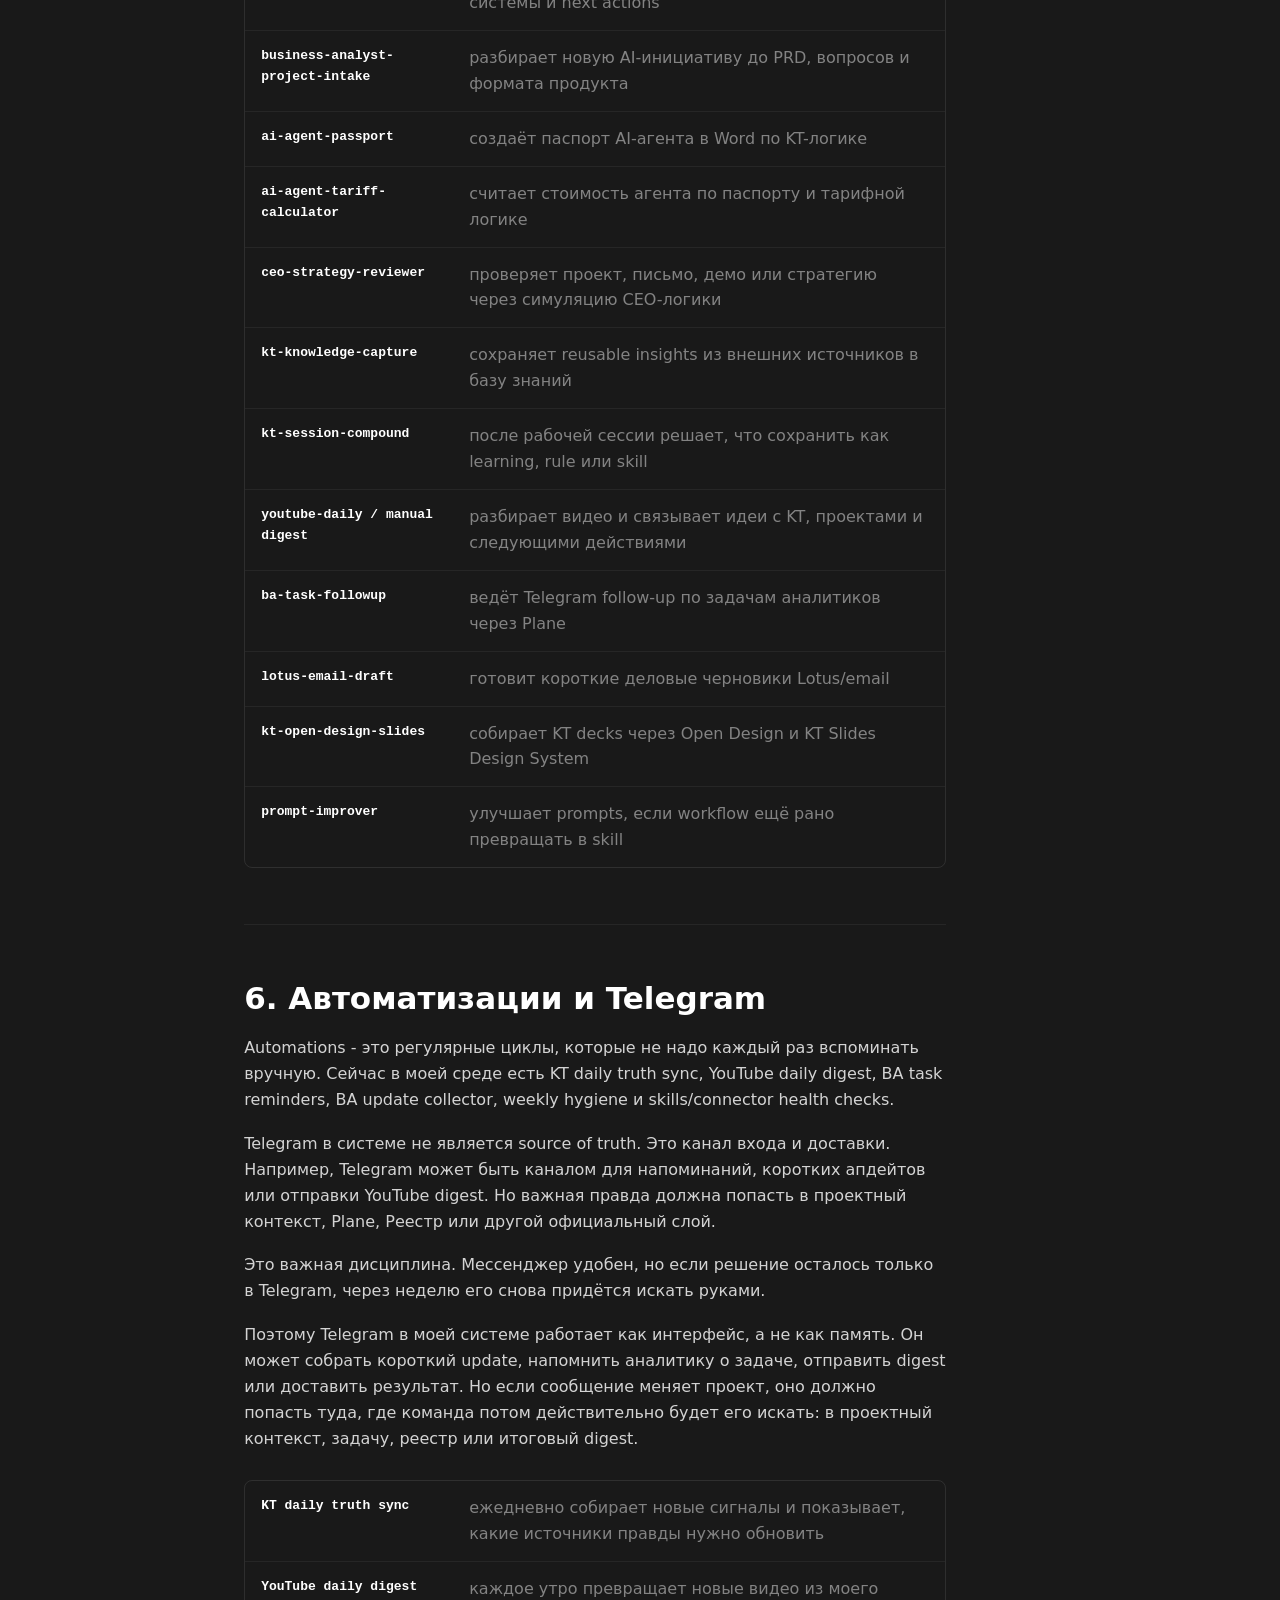
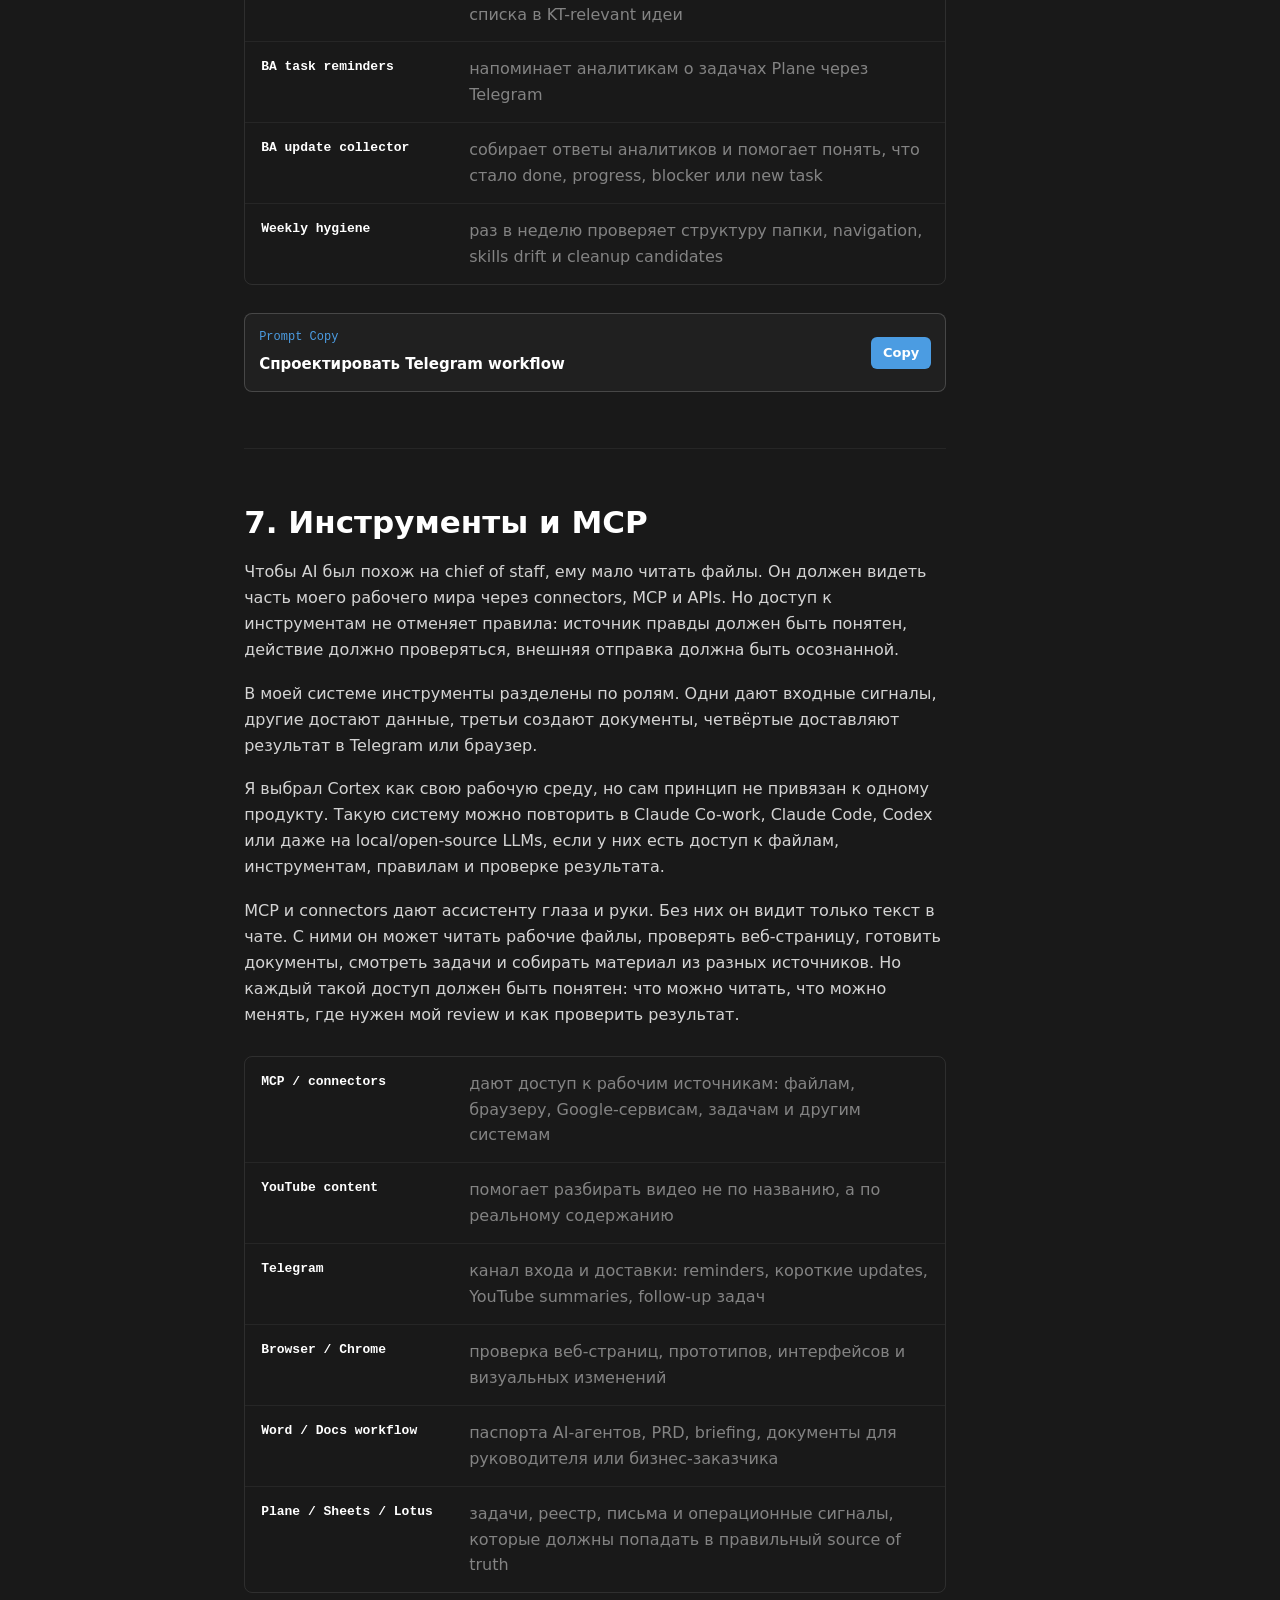
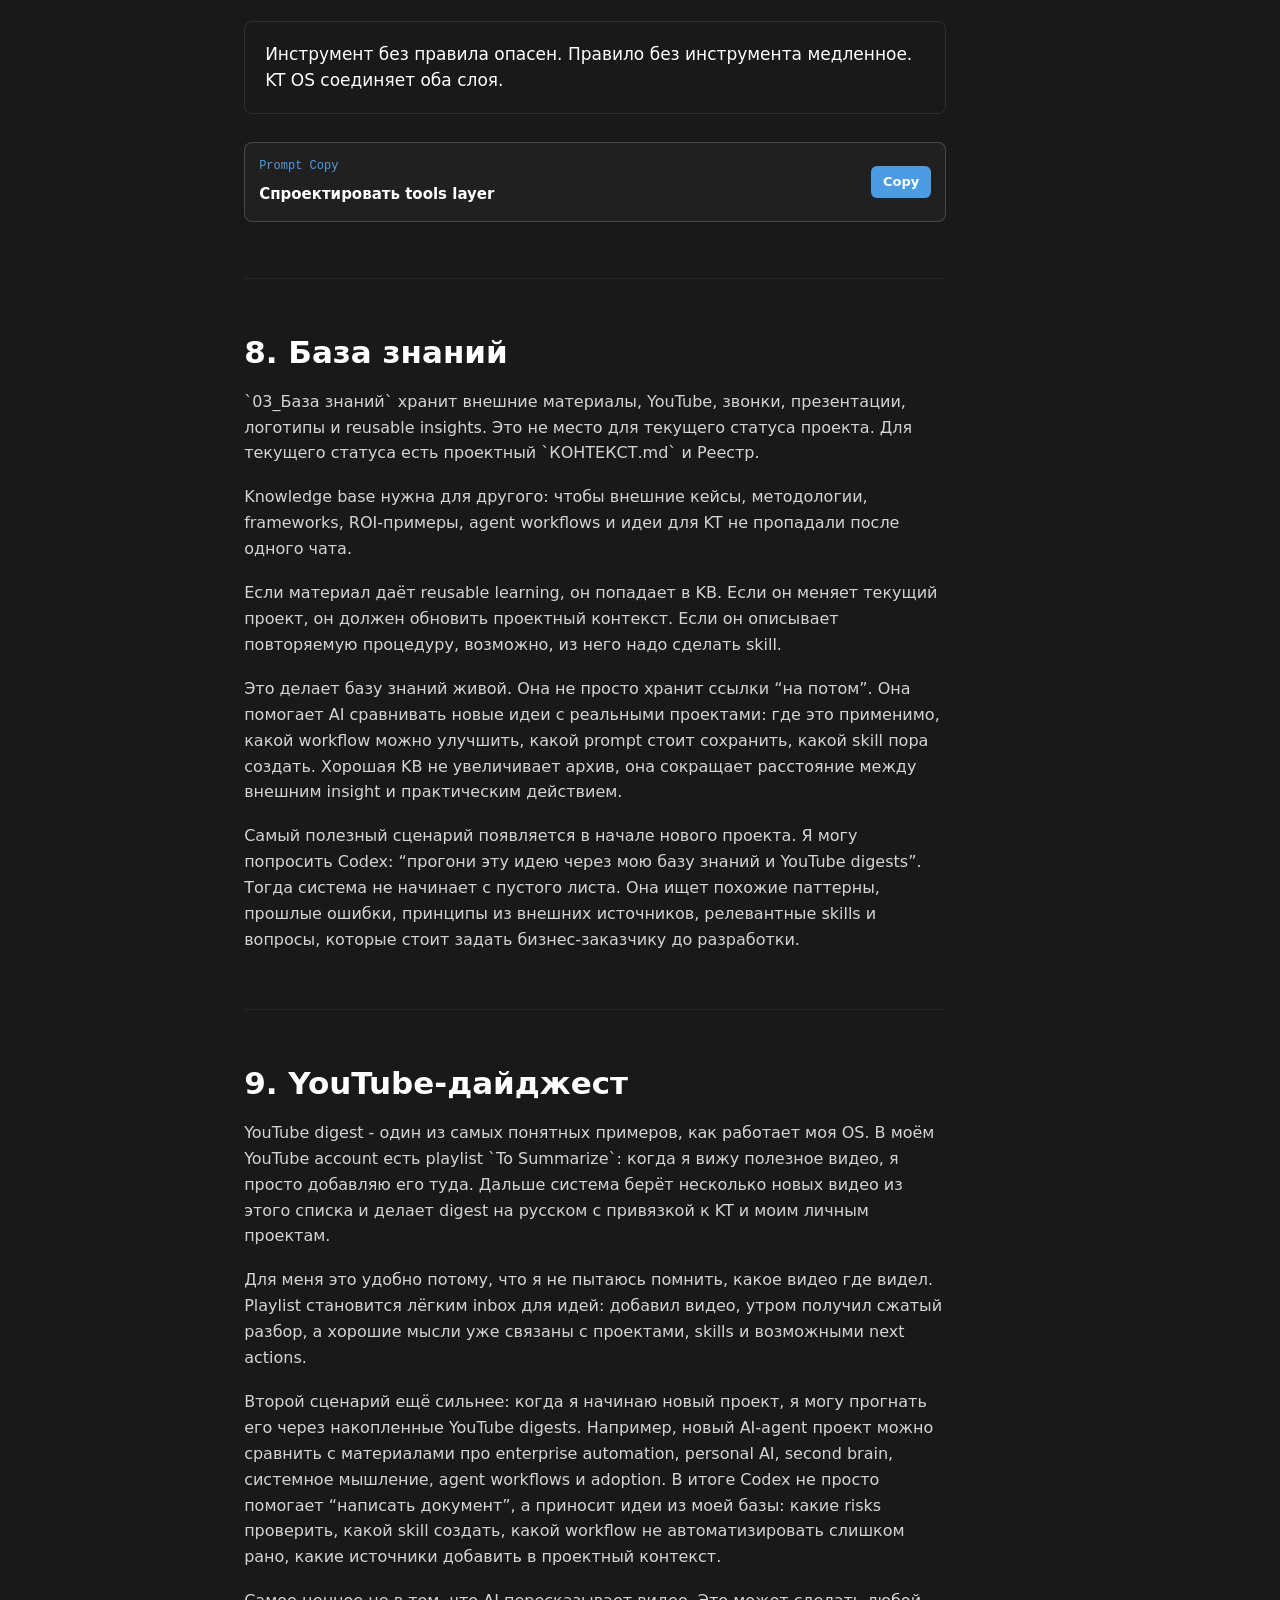
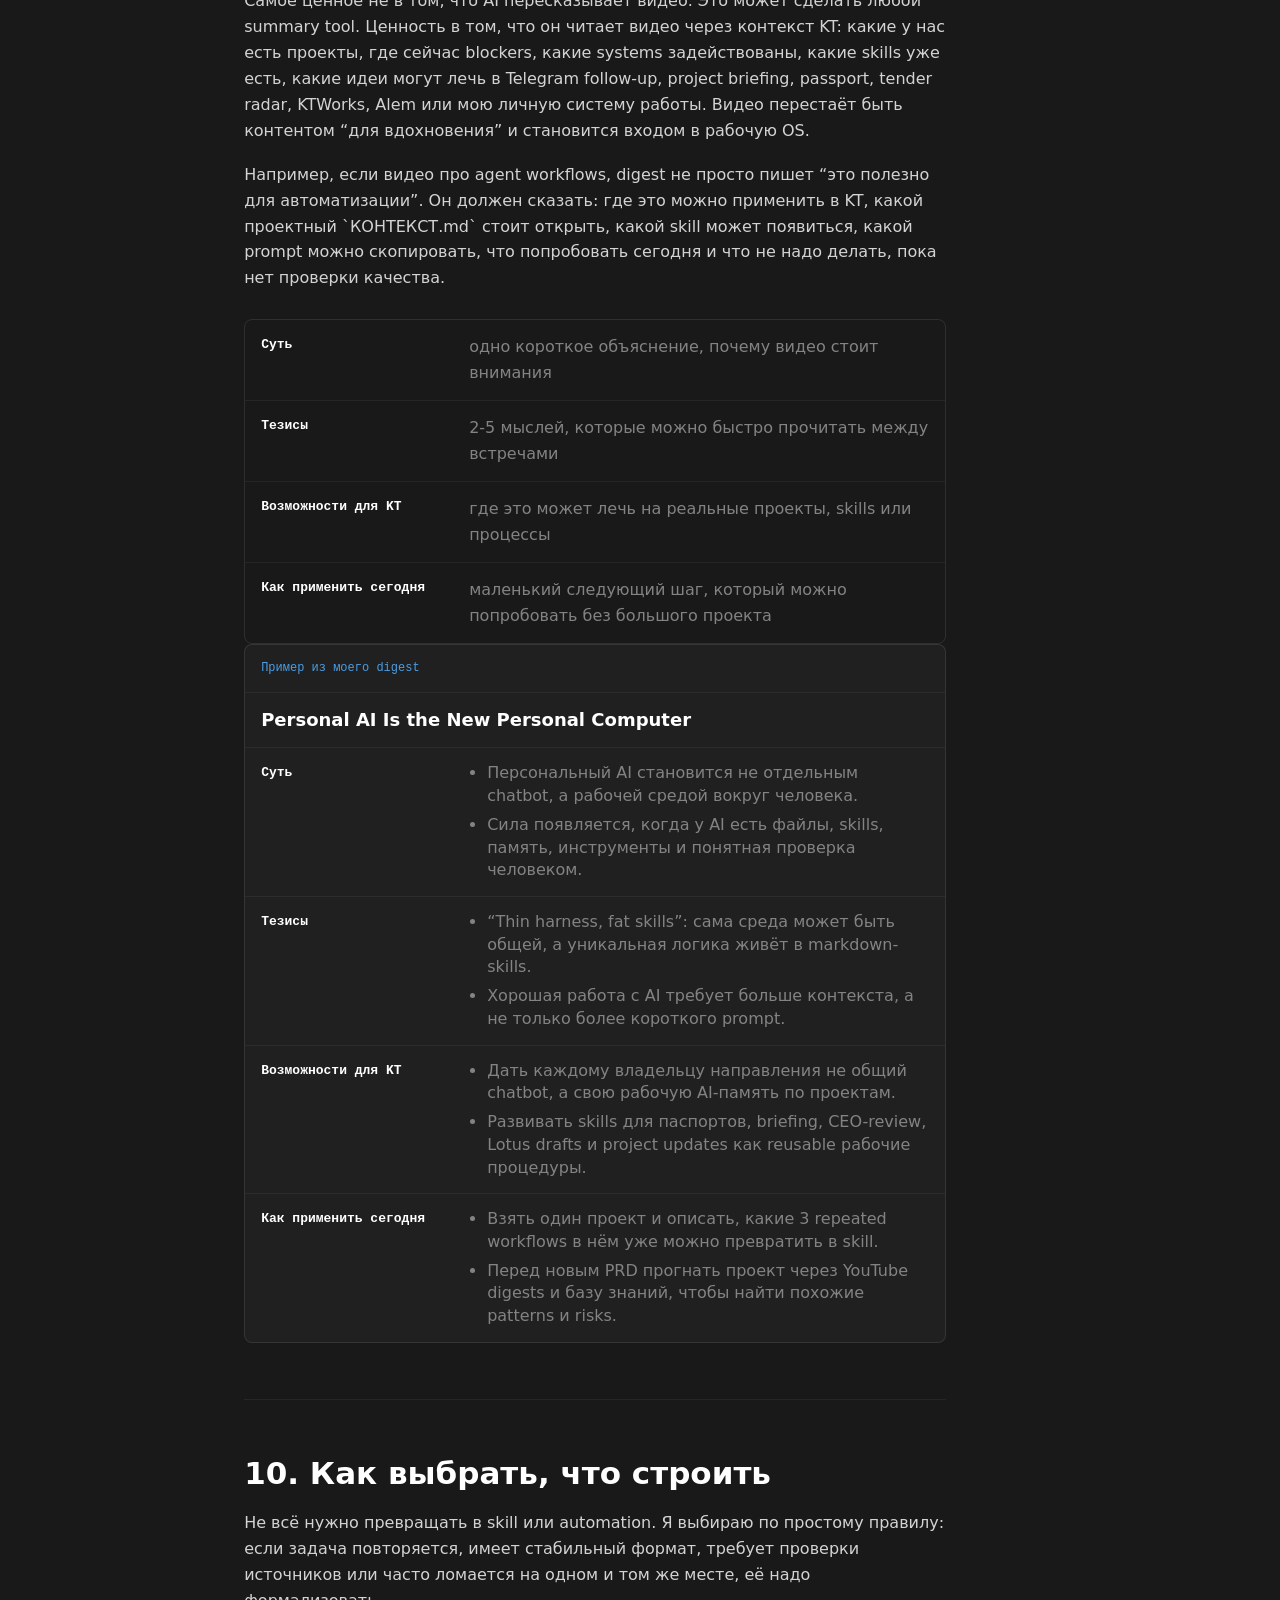
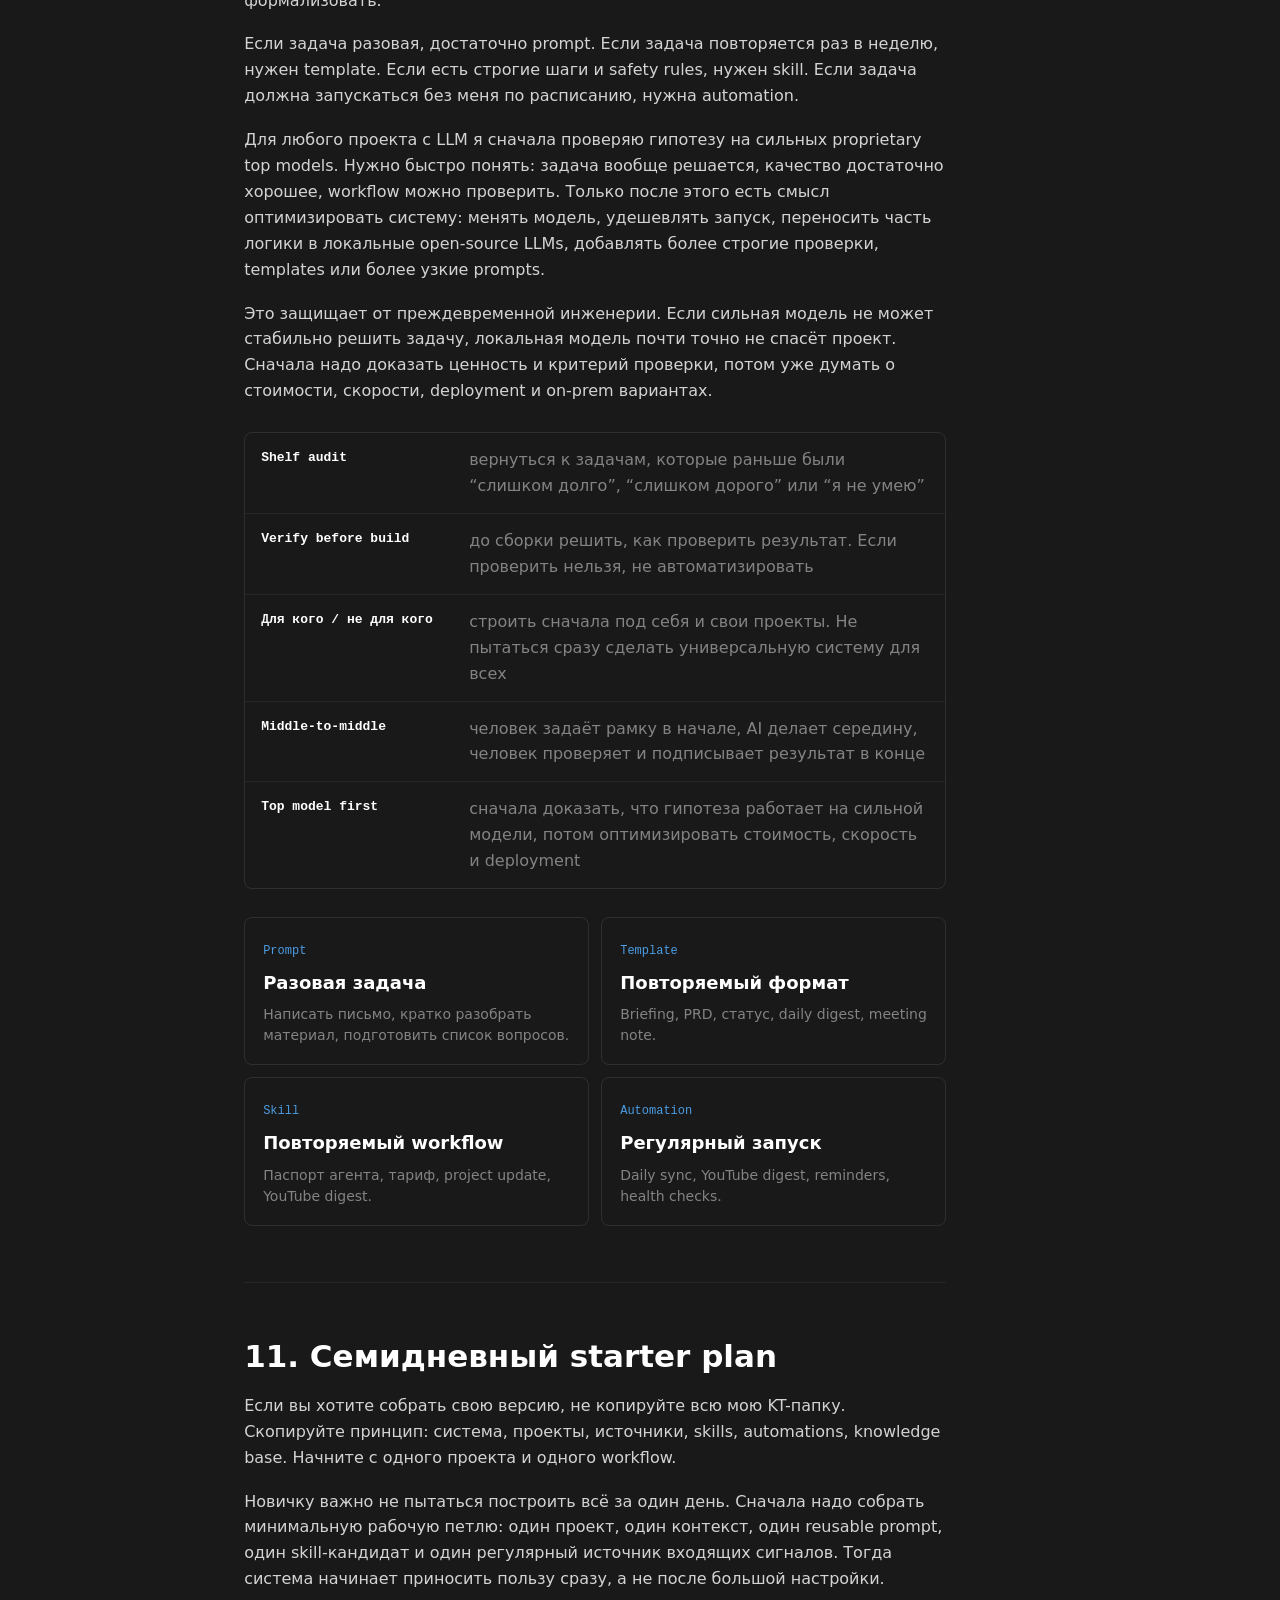
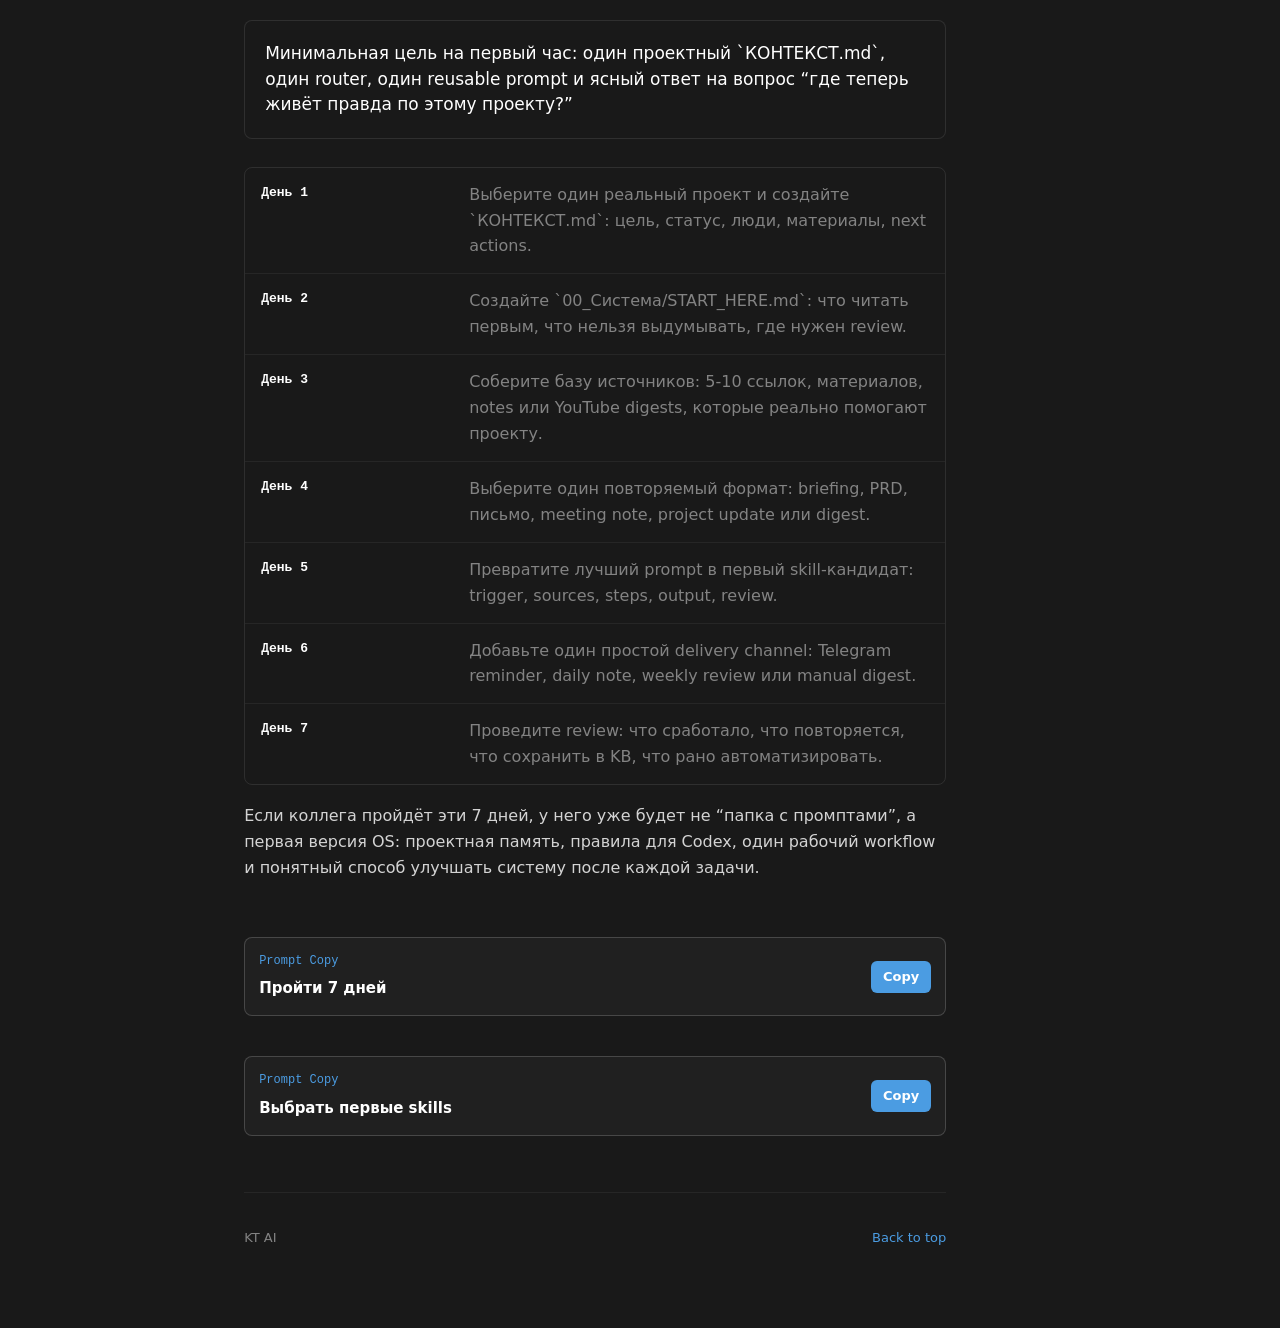
==== commit 6bee35f3: "Revise Codex OS guide for novice setup" ====
--- a/kt-os-guide/index.html
+++ b/kt-os-guide/index.html
@@ -3,16 +3,16 @@
   <head>
     <meta charset="utf-8">
     <meta name="viewport" content="width=device-width, initial-scale=1">
-    <title>KT OS Guide</title>
-    <meta name="description" content="История и практическое руководство по KT OS: системная папка, проекты, skills, automations, MCP, Telegram, база знаний и YouTube digest.">
-    <link rel="stylesheet" href="styles.css?v=20260607-guide3">
+    <title>Codex OS для knowledge work</title>
+    <meta name="description" content="Power-user guide по превращению Codex и рабочей папки в operating system для knowledge work: setup, workflows, skills, automations, база знаний и семидневный starter plan.">
+    <link rel="stylesheet" href="styles.css?v=20260607-guide4">
   </head>
   <body>
     <div class="topbar">
       <div class="topbar-inner">
         <a class="topbar-brand" href="#top" aria-label="KT AI">
           <img src="assets/ktai.svg" alt="KT AI">
-          <span>KT OS Guide</span>
+          <span>Codex OS Guide</span>
         </a>
         <button class="theme-toggle kt-ai-switch-toggle" type="button" aria-label="Переключить тему" title="Переключить тему" data-mode="dark">
           <span class="switch-thumb" aria-hidden="true"></span>
@@ -37,7 +37,7 @@
             <a href="#knowledge">8. База знаний</a>
             <a href="#youtube">9. YouTube-дайджест</a>
             <a href="#choose">10. Как выбрать, что строить</a>
-            <a href="#copy">11. Скопировать стартовую структуру</a>
+            <a href="#copy">11. Семидневный starter plan</a>
           </nav>
         </div>
       </aside>
@@ -48,11 +48,11 @@
             <span>Guide</span>
             <span>KT AI</span>
             <span>Автор: Ержан Асанов</span>
-            <span>Версия 0.5</span>
+            <span>Версия 0.6</span>
             <span>Обновлено: 7 июня 2026</span>
           </div>
-          <h1>KT OS для knowledge work</h1>
-          <p class="subtitle">Практический guide о том, как превратить рабочую папку в operating system для AI-work: setup, workflows, Telegram, MCP, skills, automations и стартовый план для коллег.</p>
+          <h1>Codex OS для knowledge work</h1>
+          <p class="subtitle">Power-user guide о том, как превратить Codex и рабочую папку в operating system для knowledge work: setup, workflows, skills, automations, Telegram, MCP и семидневный starter plan для коллег.</p>
         </header>
 
         <section id="story" class="section">
@@ -65,9 +65,11 @@
             </p>
           </div>
           <p>
-            На первый взгляд KT OS выглядит как папка с файлами. На практике это мой chief of staff: он знает,
-            где лежит правда по проекту, какие источники читать, какие действия можно делать сразу и где нужен
-            мой review.
+            На первый взгляд KT OS выглядит как папка с файлами. На практике это мой chief of staff. Простыми
+            словами, chief of staff - это человек рядом с руководителем, который держит контекст, готовит
+            briefing, напоминает о решениях, связывает людей и источники, поднимает риски и помогает довести
+            задачу до следующего действия. В моей версии эту роль частично выполняет Codex: он знает, где лежит
+            правда по проекту, какие источники читать, какие действия можно делать сразу и где нужен мой review.
           </p>
           <p>
             Я начал строить KT OS не потому, что хотел красивую папку. У меня появилась другая проблема:
@@ -80,7 +82,8 @@
           </p>
           <p>
             Поэтому я сделал папку, где AI сначала читает правила, потом нужный контекст, потом источники, потом
-            действует. Это не замена человеку. Это рабочая память, которая снижает хаос.
+            действует. Это не замена человеку. Это рабочая память, которая снижает хаос и делает каждый следующий
+            разговор умнее предыдущего.
           </p>
           <p>
             Важный поворот был в том, что я перестал думать об AI как об отдельном чате. Я начал думать о нём
@@ -245,7 +248,8 @@
           <p>
             В `05_Скиллы/Codex` уже есть skills для паспортов AI-агентов, тарифного калькулятора, project update,
             project briefing, бизнес-аналитического intake, CEO-review, knowledge capture, Lotus email draft,
-            prompt improvement, YouTube digest и follow-up задач через Telegram.
+            prompt improvement, YouTube digest, follow-up задач через Telegram, подготовки KT slides и session
+            compound.
           </p>
           <p>
             Это отражает мой рабочий стиль: если процедура повторилась несколько раз, я не хочу держать её в
@@ -261,20 +265,35 @@
             проектный контекст, а YouTube digest превращает полезное видео в заметку, которую можно применить
             к моим проектам. В этом сила skills: удачный рабочий разговор становится повторяемой процедурой.
           </p>
-          <div class="layer-table">
-            <div><strong>project-update</strong><span>обновляет проектный `КОНТЕКСТ.md` по новым сигналам</span></div>
-            <div><strong>ai-agent-passport</strong><span>создаёт паспорт AI-агента в Word</span></div>
-            <div><strong>business-analyst-project-intake</strong><span>помогает разбирать новую AI-инициативу</span></div>
-            <div><strong>youtube-daily-digest</strong><span>берёт новые видео из моего списка и делает KT-relevant digest</span></div>
-            <div><strong>ba-task-followup</strong><span>утренний Telegram follow-up по задачам аналитиков через Plane</span></div>
+          <p>
+            CEO skill здесь важен отдельно. Он не “говорит за CEO” и не заменяет управленческое решение. Он
+            помогает заранее посмотреть на проект жёстким executive-взглядом: где эффект не доказан, где демо
+            слабое, где нет owner, baseline, часов, FTE, тенге или понятного следующего шага. Для меня это способ
+            подготовить материал до встречи, а не после критики.
+          </p>
+          <div class="layer-table">
+            <div><strong>project-update</strong><span>переносит новые сигналы в проектный `КОНТЕКСТ.md`</span></div>
+            <div><strong>kt-project-briefing</strong><span>быстро восстанавливает статус, blockers, людей, системы и next actions</span></div>
+            <div><strong>business-analyst-project-intake</strong><span>разбирает новую AI-инициативу до PRD, вопросов и формата продукта</span></div>
+            <div><strong>ai-agent-passport</strong><span>создаёт паспорт AI-агента в Word по KT-логике</span></div>
+            <div><strong>ai-agent-tariff-calculator</strong><span>считает стоимость агента по паспорту и тарифной логике</span></div>
+            <div><strong>ceo-strategy-reviewer</strong><span>проверяет проект, письмо, демо или стратегию через симуляцию CEO-логики</span></div>
+            <div><strong>kt-knowledge-capture</strong><span>сохраняет reusable insights из внешних источников в базу знаний</span></div>
+            <div><strong>kt-session-compound</strong><span>после рабочей сессии решает, что сохранить как learning, rule или skill</span></div>
+            <div><strong>youtube-daily / manual digest</strong><span>разбирает видео и связывает идеи с KT, проектами и следующими действиями</span></div>
+            <div><strong>ba-task-followup</strong><span>ведёт Telegram follow-up по задачам аналитиков через Plane</span></div>
+            <div><strong>lotus-email-draft</strong><span>готовит короткие деловые черновики Lotus/email</span></div>
+            <div><strong>kt-open-design-slides</strong><span>собирает KT decks через Open Design и KT Slides Design System</span></div>
+            <div><strong>prompt-improver</strong><span>улучшает prompts, если workflow ещё рано превращать в skill</span></div>
           </div>
         </section>
 
         <section id="automations" class="section">
           <h2>6. Автоматизации и Telegram</h2>
           <p>
-            Automations - это регулярные циклы. У меня есть daily truth sync, YouTube digest, connector health
-            checks, prompt drift checks, skills sync и Telegram-related workflows.
+            Automations - это регулярные циклы, которые не надо каждый раз вспоминать вручную. Сейчас в моей
+            среде есть KT daily truth sync, YouTube daily digest, BA task reminders, BA update collector,
+            weekly hygiene и skills/connector health checks.
           </p>
           <p>
             Telegram в системе не является source of truth. Это канал входа и доставки. Например, Telegram может
@@ -291,6 +310,13 @@
             меняет проект, оно должно попасть туда, где команда потом действительно будет его искать: в проектный
             контекст, задачу, реестр или итоговый digest.
           </p>
+          <div class="layer-table">
+            <div><strong>KT daily truth sync</strong><span>ежедневно собирает новые сигналы и показывает, какие источники правды нужно обновить</span></div>
+            <div><strong>YouTube daily digest</strong><span>каждое утро превращает новые видео из моего списка в KT-relevant идеи</span></div>
+            <div><strong>BA task reminders</strong><span>напоминает аналитикам о задачах Plane через Telegram</span></div>
+            <div><strong>BA update collector</strong><span>собирает ответы аналитиков и помогает понять, что стало done, progress, blocker или new task</span></div>
+            <div><strong>Weekly hygiene</strong><span>раз в неделю проверяет структуру папки, navigation, skills drift и cleanup candidates</span></div>
+          </div>
           <div class="prompt-block" data-prompt="Помоги мне спроектировать простой Telegram workflow для моей рабочей папки. Сначала определи, какие сообщения могут быть входом, какие результаты можно отправлять обратно в Telegram, где должна жить финальная правда по проекту, и где обязательно нужен мой review перед отправкой. Не предлагай интеграции, которых нет в моей среде. Верни только понятную схему: вход, действие, источник правды, результат, проверка.">
             <div><span>Prompt Copy</span><strong>Спроектировать Telegram workflow</strong></div>
             <button type="button">Copy</button>
@@ -356,6 +382,12 @@
             стоит сохранить, какой skill пора создать. Хорошая KB не увеличивает архив, она сокращает расстояние
             между внешним insight и практическим действием.
           </p>
+          <p>
+            Самый полезный сценарий появляется в начале нового проекта. Я могу попросить Codex: “прогони эту
+            идею через мою базу знаний и YouTube digests”. Тогда система не начинает с пустого листа. Она ищет
+            похожие паттерны, прошлые ошибки, принципы из внешних источников, релевантные skills и вопросы,
+            которые стоит задать бизнес-заказчику до разработки.
+          </p>
         </section>
 
         <section id="youtube" class="section">
@@ -370,6 +402,14 @@
             Для меня это удобно потому, что я не пытаюсь помнить, какое видео где видел. Playlist становится
             лёгким inbox для идей: добавил видео, утром получил сжатый разбор, а хорошие мысли уже связаны
             с проектами, skills и возможными next actions.
+          </p>
+          <p>
+            Второй сценарий ещё сильнее: когда я начинаю новый проект, я могу прогнать его через накопленные
+            YouTube digests. Например, новый AI-agent проект можно сравнить с материалами про enterprise
+            automation, personal AI, second brain, системное мышление, agent workflows и adoption. В итоге
+            Codex не просто помогает “написать документ”, а приносит идеи из моей базы: какие risks проверить,
+            какой skill создать, какой workflow не автоматизировать слишком рано, какие источники добавить в
+            проектный контекст.
           </p>
           <p>
             Самое ценное не в том, что AI пересказывает видео. Это может сделать любой summary tool. Ценность в
@@ -392,11 +432,11 @@
           </div>
           <div class="digest-example">
             <span>Пример из моего digest</span>
-            <h3>Why We Switched From Claude Code to Codex</h3>
-            <div><strong>Суть</strong><ul><li>Agent desktop может стать рабочей OS для knowledge work, если подключить к нему файлы, источники и review.</li><li>Ценность появляется не в одном умном чате, а в рабочей среде, где AI видит контекст проекта.</li></ul></div>
-            <div><strong>Тезисы</strong><ul><li>Codex используют не только для кода, а для писем, планов, research и операционных задач.</li><li>Сила не в одном чате, а в связке: источники, папки, sub-agents, automations и review.</li></ul></div>
-            <div><strong>Возможности для KT</strong><ul><li>Сделать AI OS точкой входа в проектный контекст, а не отдельным chatbot.</li><li>Использовать review-step перед письмом, паспортом, PRD или материалом для руководителя.</li></ul></div>
-            <div><strong>Как применить сегодня</strong><ul><li>Взять один активный проект и попросить Codex предложить 3 полезные automations по его контексту.</li><li>Сохранить лучший workflow как skill, чтобы не объяснять его заново.</li></ul></div>
+            <h3>Personal AI Is the New Personal Computer</h3>
+            <div><strong>Суть</strong><ul><li>Персональный AI становится не отдельным chatbot, а рабочей средой вокруг человека.</li><li>Сила появляется, когда у AI есть файлы, skills, память, инструменты и понятная проверка человеком.</li></ul></div>
+            <div><strong>Тезисы</strong><ul><li>“Thin harness, fat skills”: сама среда может быть общей, а уникальная логика живёт в markdown-skills.</li><li>Хорошая работа с AI требует больше контекста, а не только более короткого prompt.</li></ul></div>
+            <div><strong>Возможности для KT</strong><ul><li>Дать каждому владельцу направления не общий chatbot, а свою рабочую AI-память по проектам.</li><li>Развивать skills для паспортов, briefing, CEO-review, Lotus drafts и project updates как reusable рабочие процедуры.</li></ul></div>
+            <div><strong>Как применить сегодня</strong><ul><li>Взять один проект и описать, какие 3 repeated workflows в нём уже можно превратить в skill.</li><li>Перед новым PRD прогнать проект через YouTube digests и базу знаний, чтобы найти похожие patterns и risks.</li></ul></div>
           </div>
         </section>
 
@@ -439,22 +479,37 @@
         </section>
 
         <section id="copy" class="section coda">
-          <h2>11. Скопировать стартовую структуру</h2>
+          <h2>11. Семидневный starter plan</h2>
           <p>
             Если вы хотите собрать свою версию, не копируйте всю мою KT-папку. Скопируйте принцип: система,
             проекты, источники, skills, automations, knowledge base. Начните с одного проекта и одного workflow.
           </p>
           <p>
-            Не пытайтесь за один день построить “личного Робина” целиком. Начните с маленького, но настоящего
-            участка работы. Возьмите один проект, один повторяемый формат и один канал входа. Через неделю у вас
-            уже появится не просто набор prompts, а первый контур системы, который можно развивать.
+            Новичку важно не пытаться построить всё за один день. Сначала надо собрать минимальную рабочую
+            петлю: один проект, один контекст, один reusable prompt, один skill-кандидат и один регулярный
+            источник входящих сигналов. Тогда система начинает приносить пользу сразу, а не после большой
+            настройки.
           </p>
           <div class="quote-block">
             <p>Минимальная цель на первый час: один проектный `КОНТЕКСТ.md`, один router, один reusable prompt и ясный ответ на вопрос “где теперь живёт правда по этому проекту?”</p>
           </div>
+          <div class="layer-table">
+            <div><strong>День 1</strong><span>Выберите один реальный проект и создайте `КОНТЕКСТ.md`: цель, статус, люди, материалы, next actions.</span></div>
+            <div><strong>День 2</strong><span>Создайте `00_Система/START_HERE.md`: что читать первым, что нельзя выдумывать, где нужен review.</span></div>
+            <div><strong>День 3</strong><span>Соберите базу источников: 5-10 ссылок, материалов, notes или YouTube digests, которые реально помогают проекту.</span></div>
+            <div><strong>День 4</strong><span>Выберите один повторяемый формат: briefing, PRD, письмо, meeting note, project update или digest.</span></div>
+            <div><strong>День 5</strong><span>Превратите лучший prompt в первый skill-кандидат: trigger, sources, steps, output, review.</span></div>
+            <div><strong>День 6</strong><span>Добавьте один простой delivery channel: Telegram reminder, daily note, weekly review или manual digest.</span></div>
+            <div><strong>День 7</strong><span>Проведите review: что сработало, что повторяется, что сохранить в KB, что рано автоматизировать.</span></div>
+          </div>
+          <p>
+            Если коллега пройдёт эти 7 дней, у него уже будет не “папка с промптами”, а первая версия OS:
+            проектная память, правила для Codex, один рабочий workflow и понятный способ улучшать систему
+            после каждой задачи.
+          </p>
           <div class="prompt-stack">
-            <div class="prompt-block" data-prompt="Создай starter kit личной AI OS для моей работы. Сначала спроси название моей роли и 1-2 главных типа проектов. Потом предложи структуру папок: 00_Система, 01_Проекты, 02_Источники, 03_База знаний, 04_Шаблоны, 05_Скиллы, 06_Автоматизация. Для каждой папки дай короткий README-текст и первый практический шаг. Перед созданием файлов покажи план.">
-              <div><span>Prompt Copy</span><strong>Скопировать структуру</strong></div>
+            <div class="prompt-block" data-prompt="Проведи меня как новичка через 7-дневный starter plan для личной AI OS. Моя роль: ROLE. Мои 1-2 главных типа проектов: PROJECT_TYPES. Для каждого дня дай конкретное действие, какой файл создать или обновить, какой prompt использовать, какой результат считается готовым и где нужен мой review. Не предлагай сложные automations до того, как появится один рабочий проектный контекст.">
+              <div><span>Prompt Copy</span><strong>Пройти 7 дней</strong></div>
               <button type="button">Copy</button>
             </div>
             <div class="prompt-block" data-prompt="Осмотри мою рабочую папку и выбери первые 3 skills и 2 automations. Используй критерии: повторяемость, риск ошибки, частота, наличие source of truth, простота проверки и польза для текущих проектов. Для каждого кандидата укажи, почему именно сейчас, какие источники читать, какой результат должен получиться и где нужен мой review. Не создавай файлы без подтверждения.">
@@ -486,6 +541,6 @@
     </div>
 
     <div class="copy-toast" role="status" aria-live="polite">Copied</div>
-    <script src="script.js?v=20260607-guide3"></script>
+    <script src="script.js?v=20260607-guide4"></script>
   </body>
 </html>
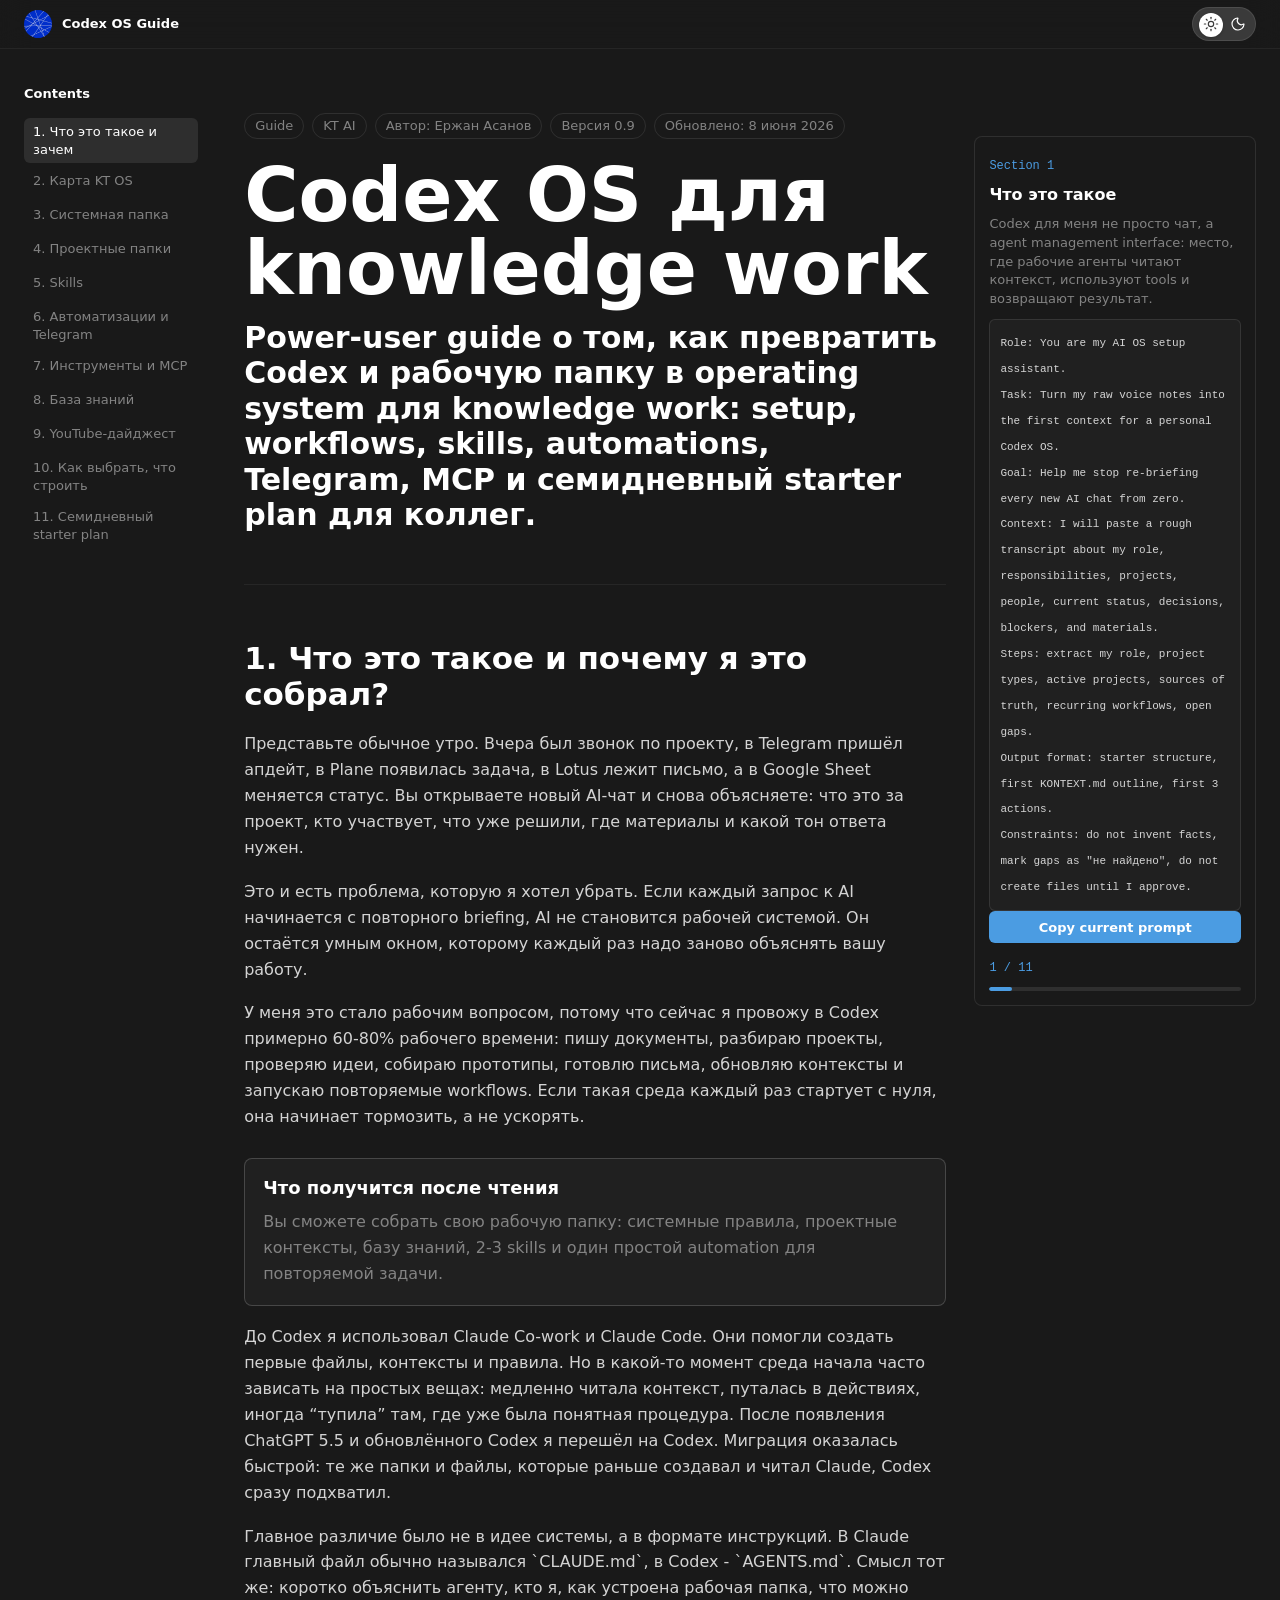
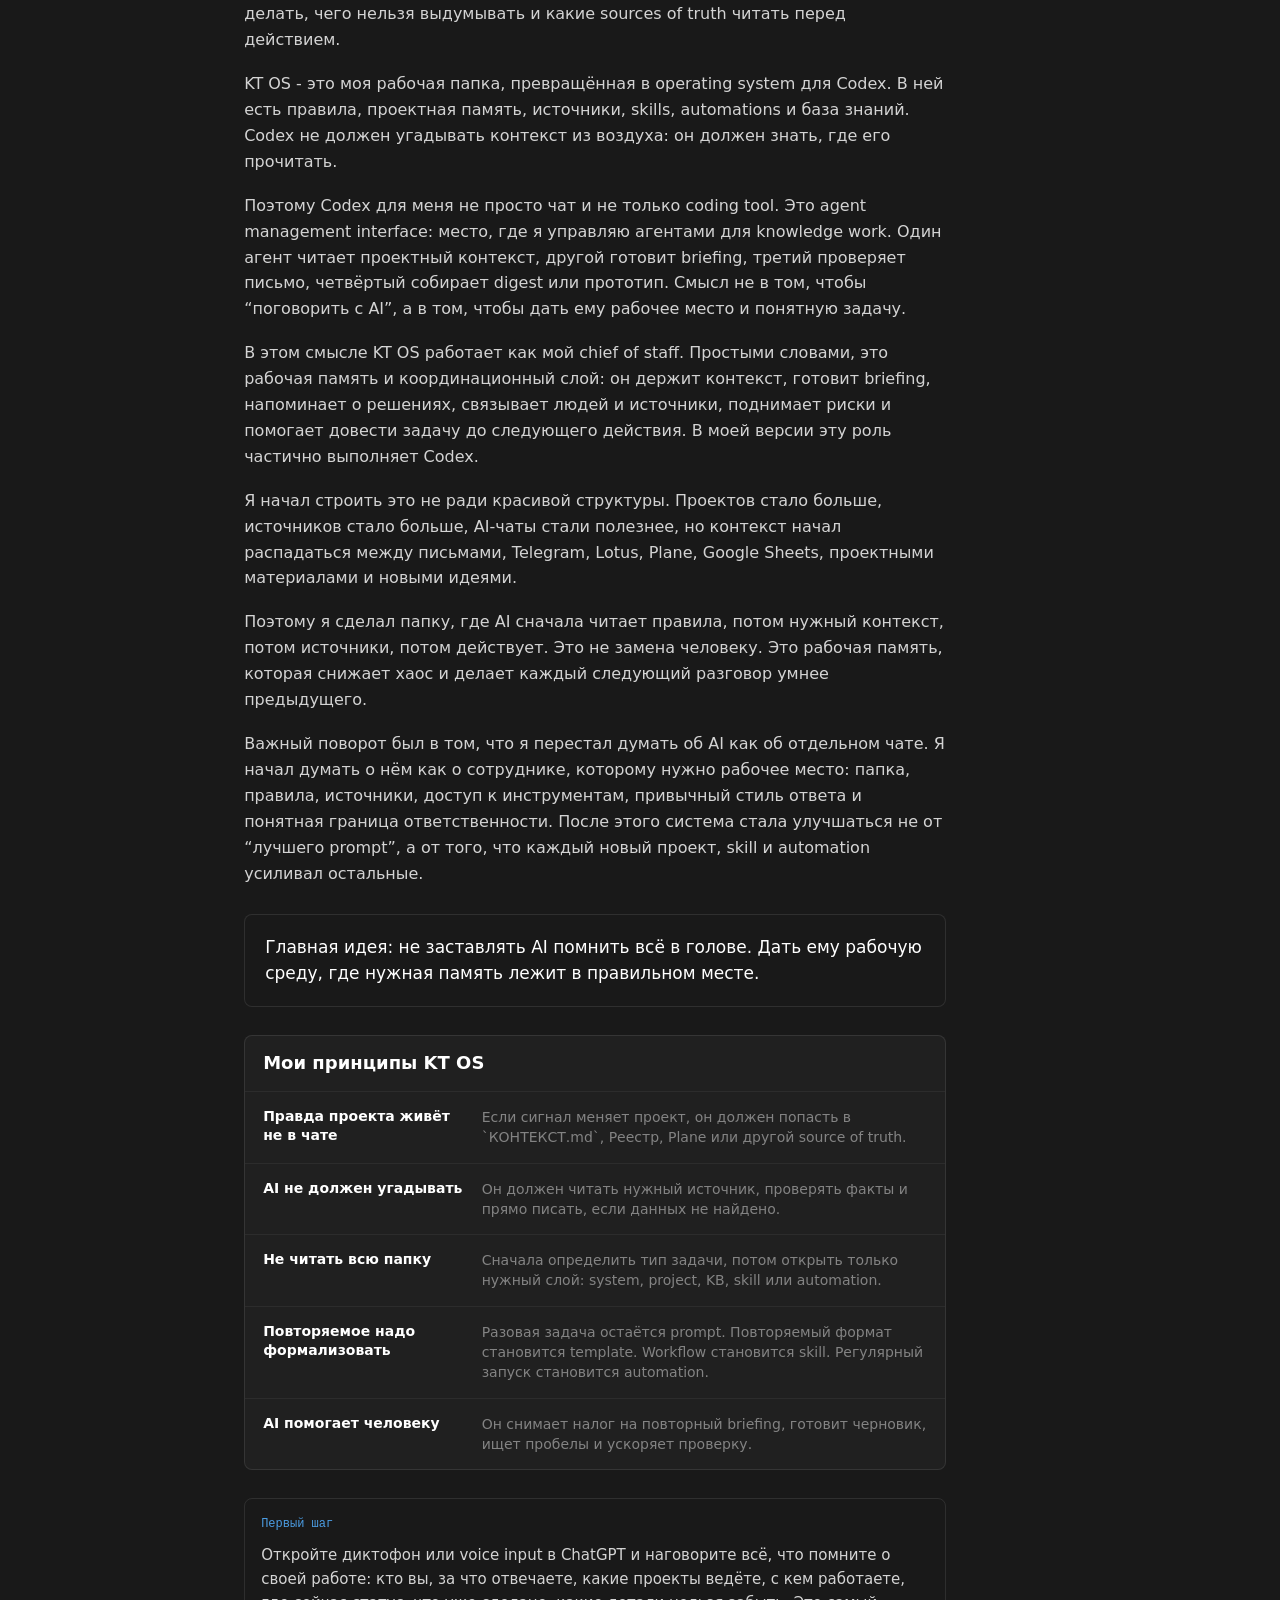
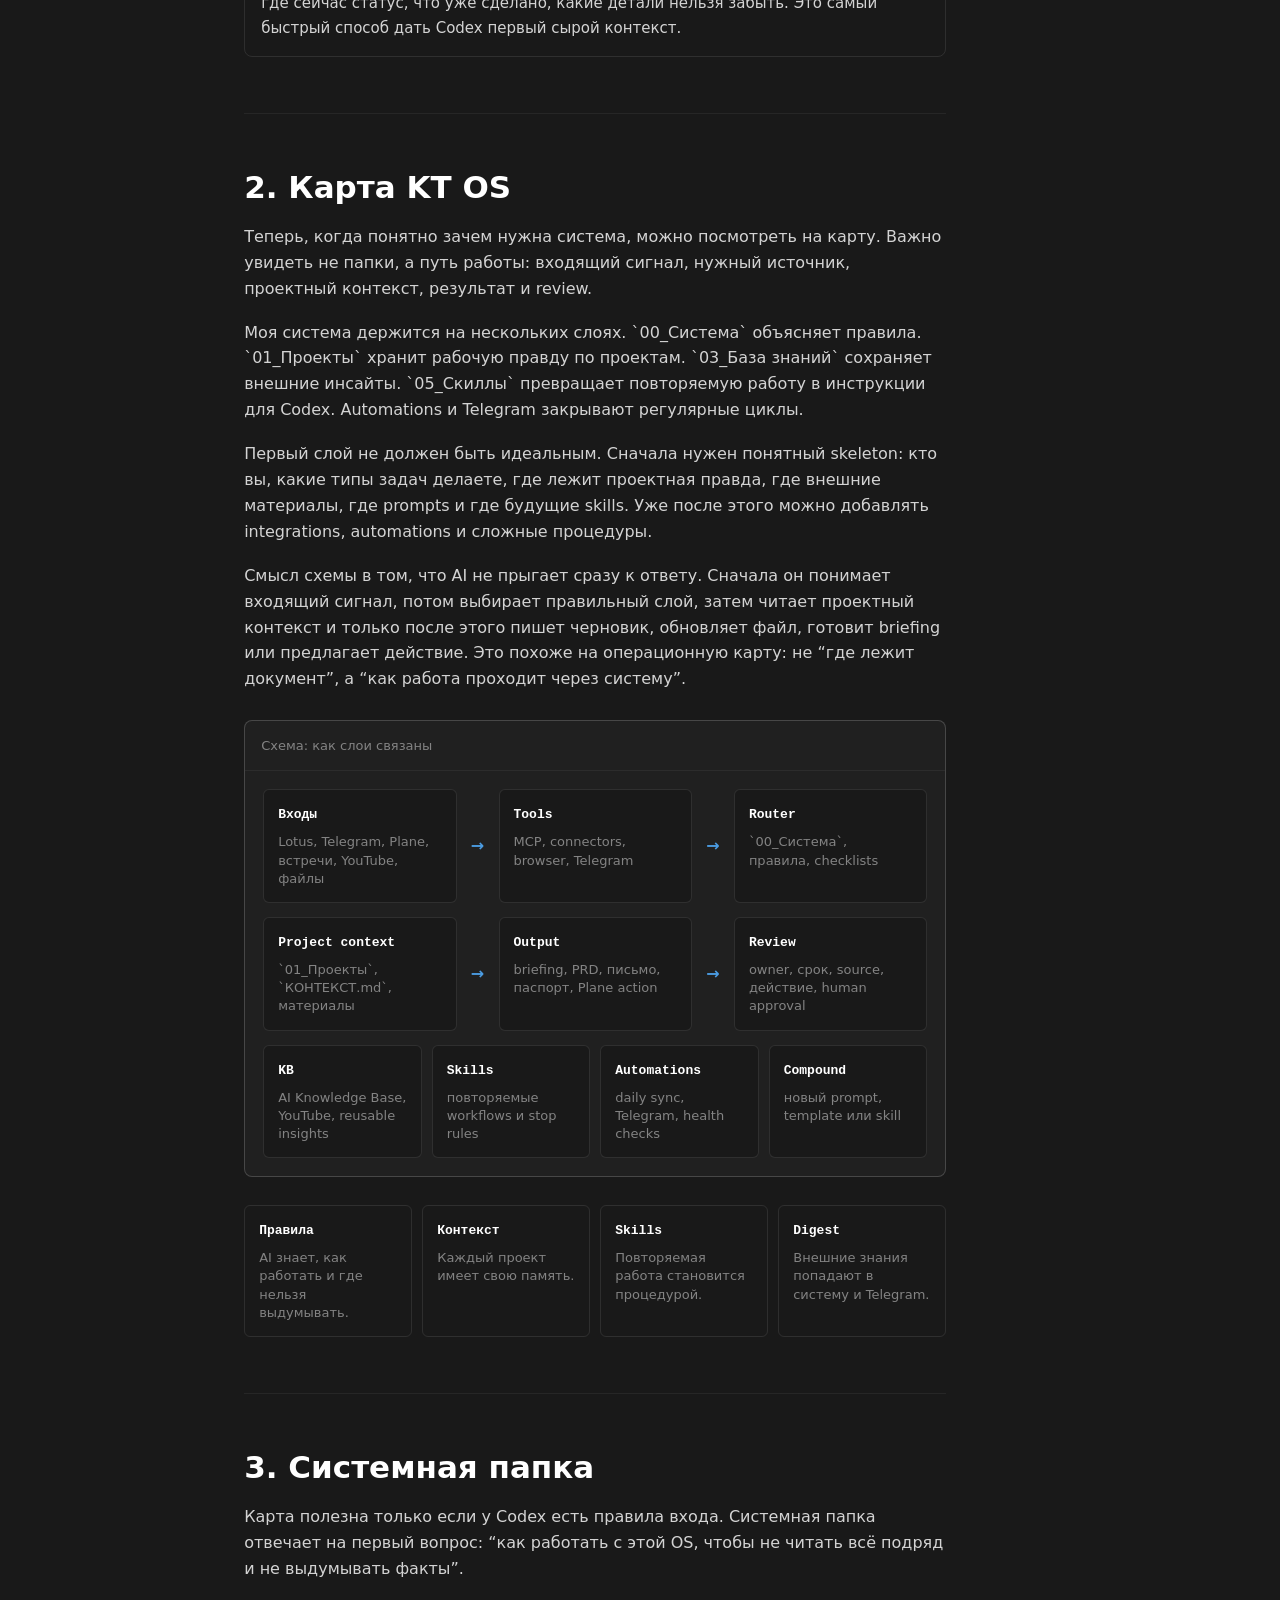
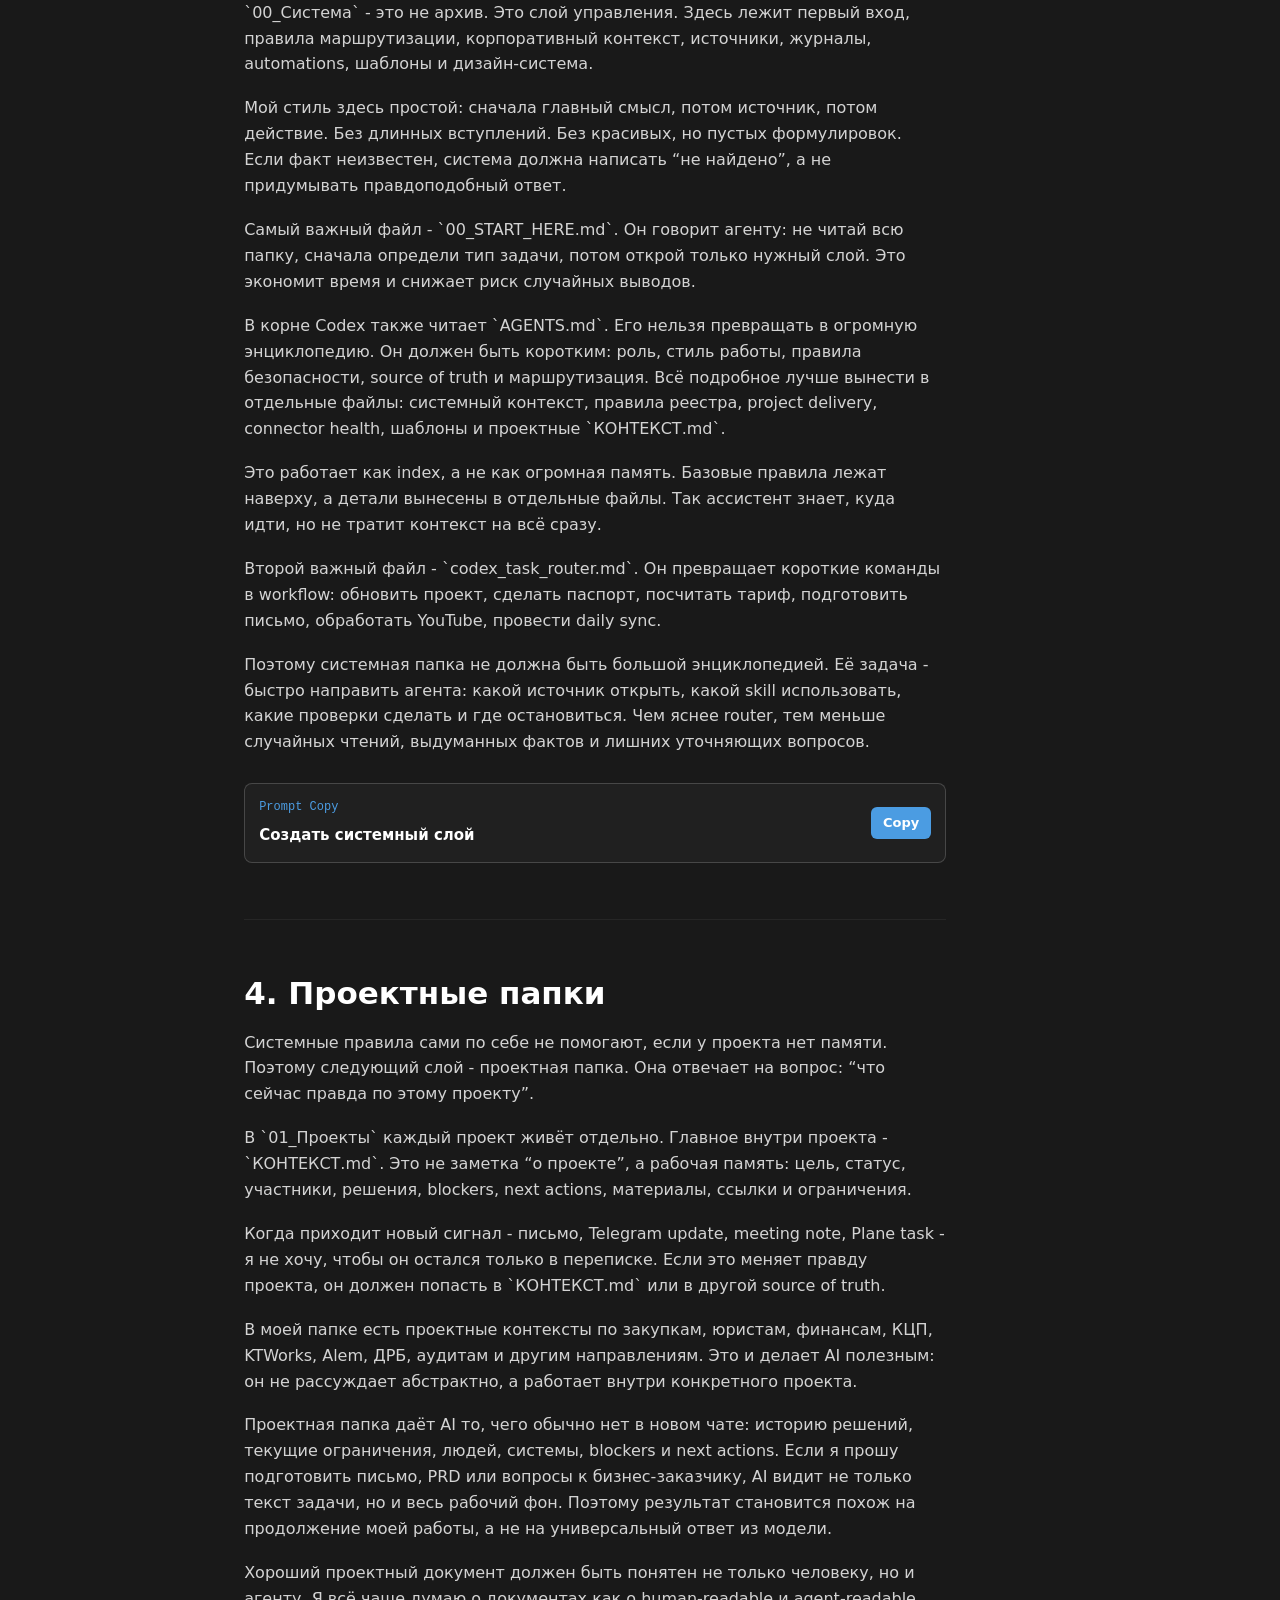
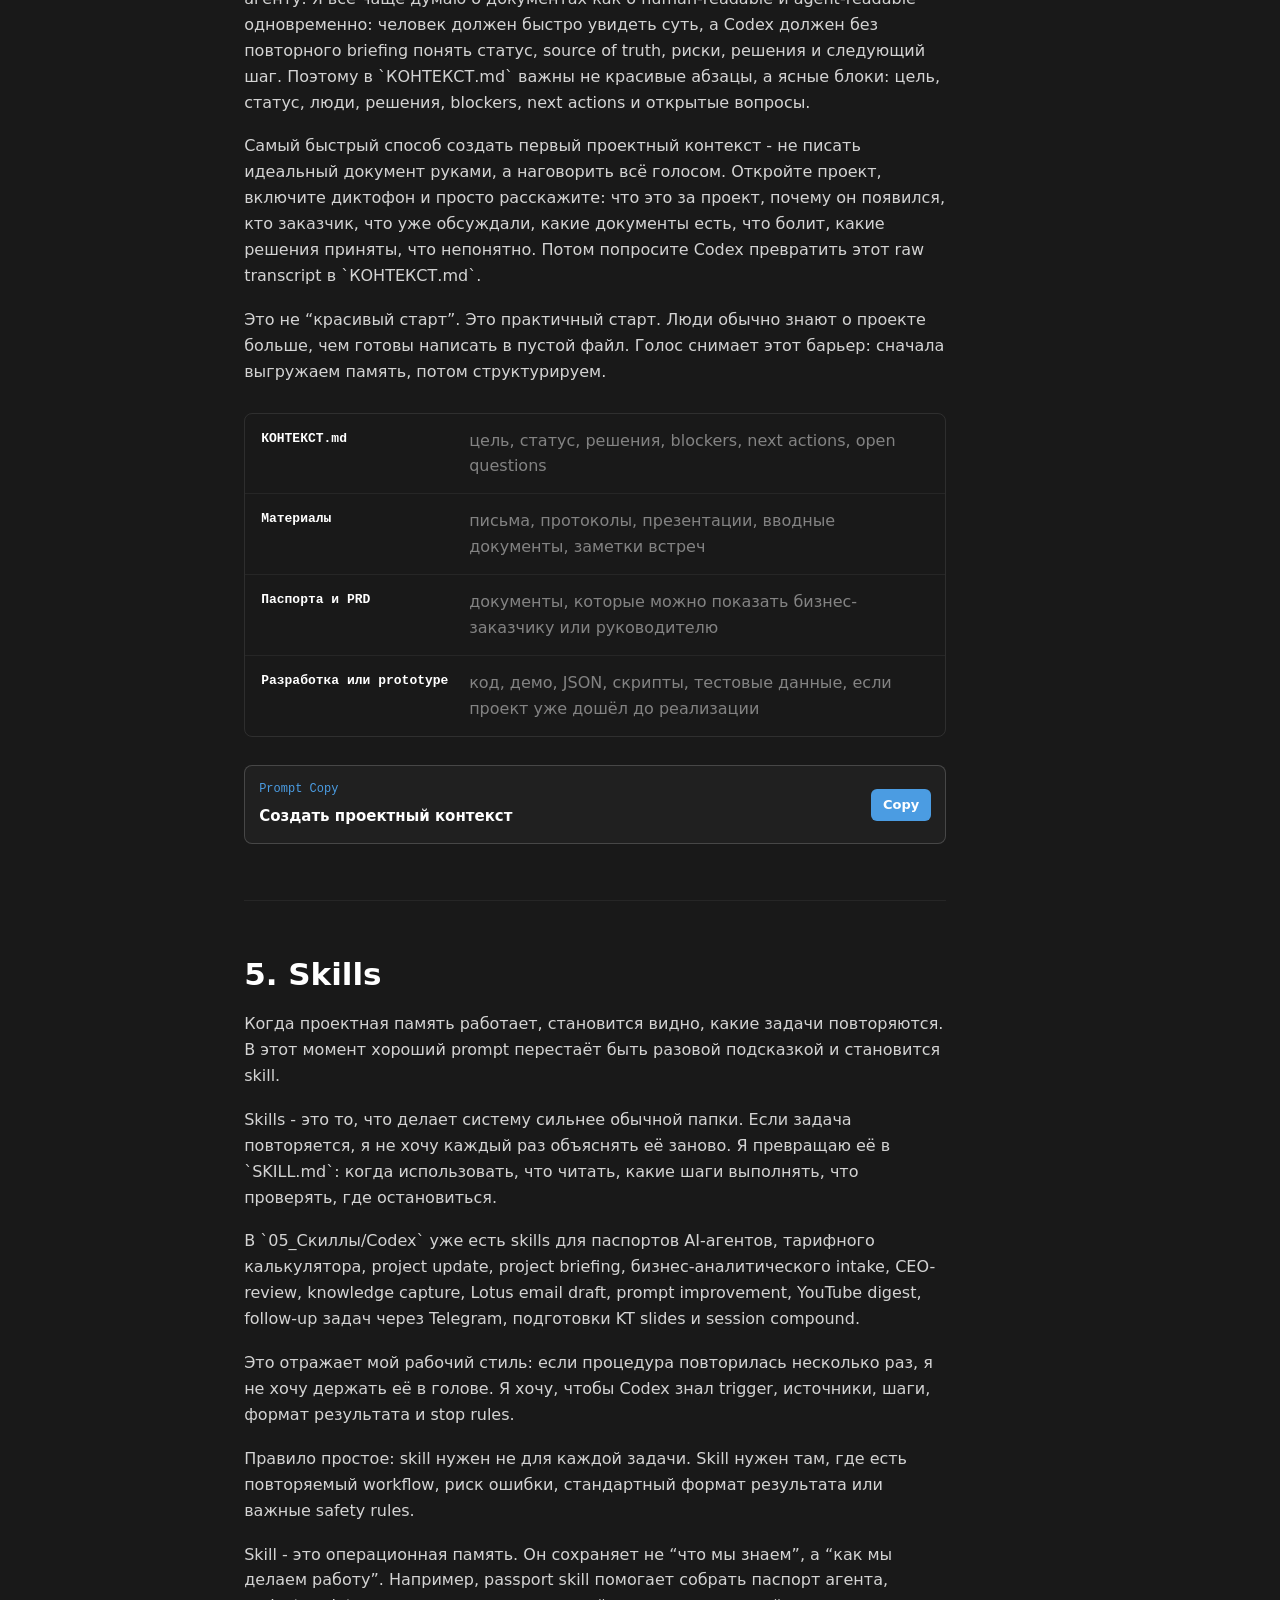
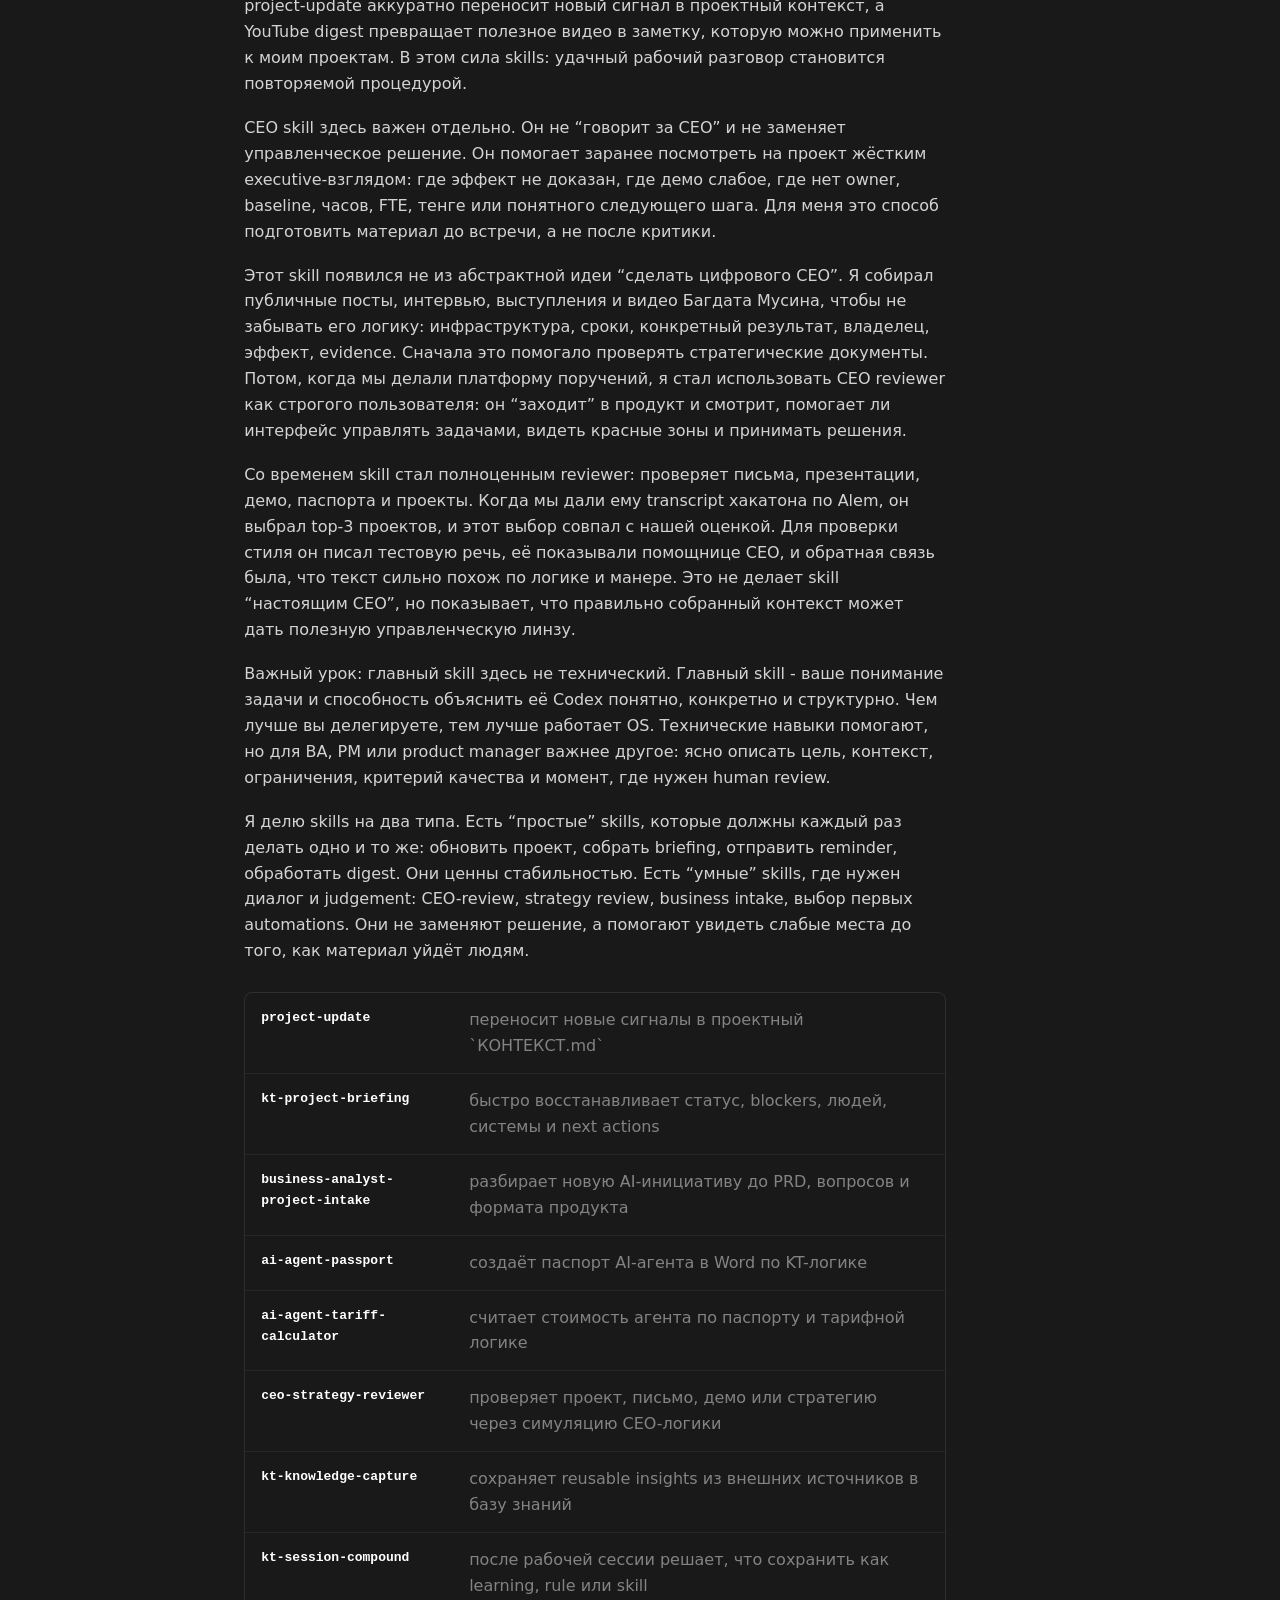
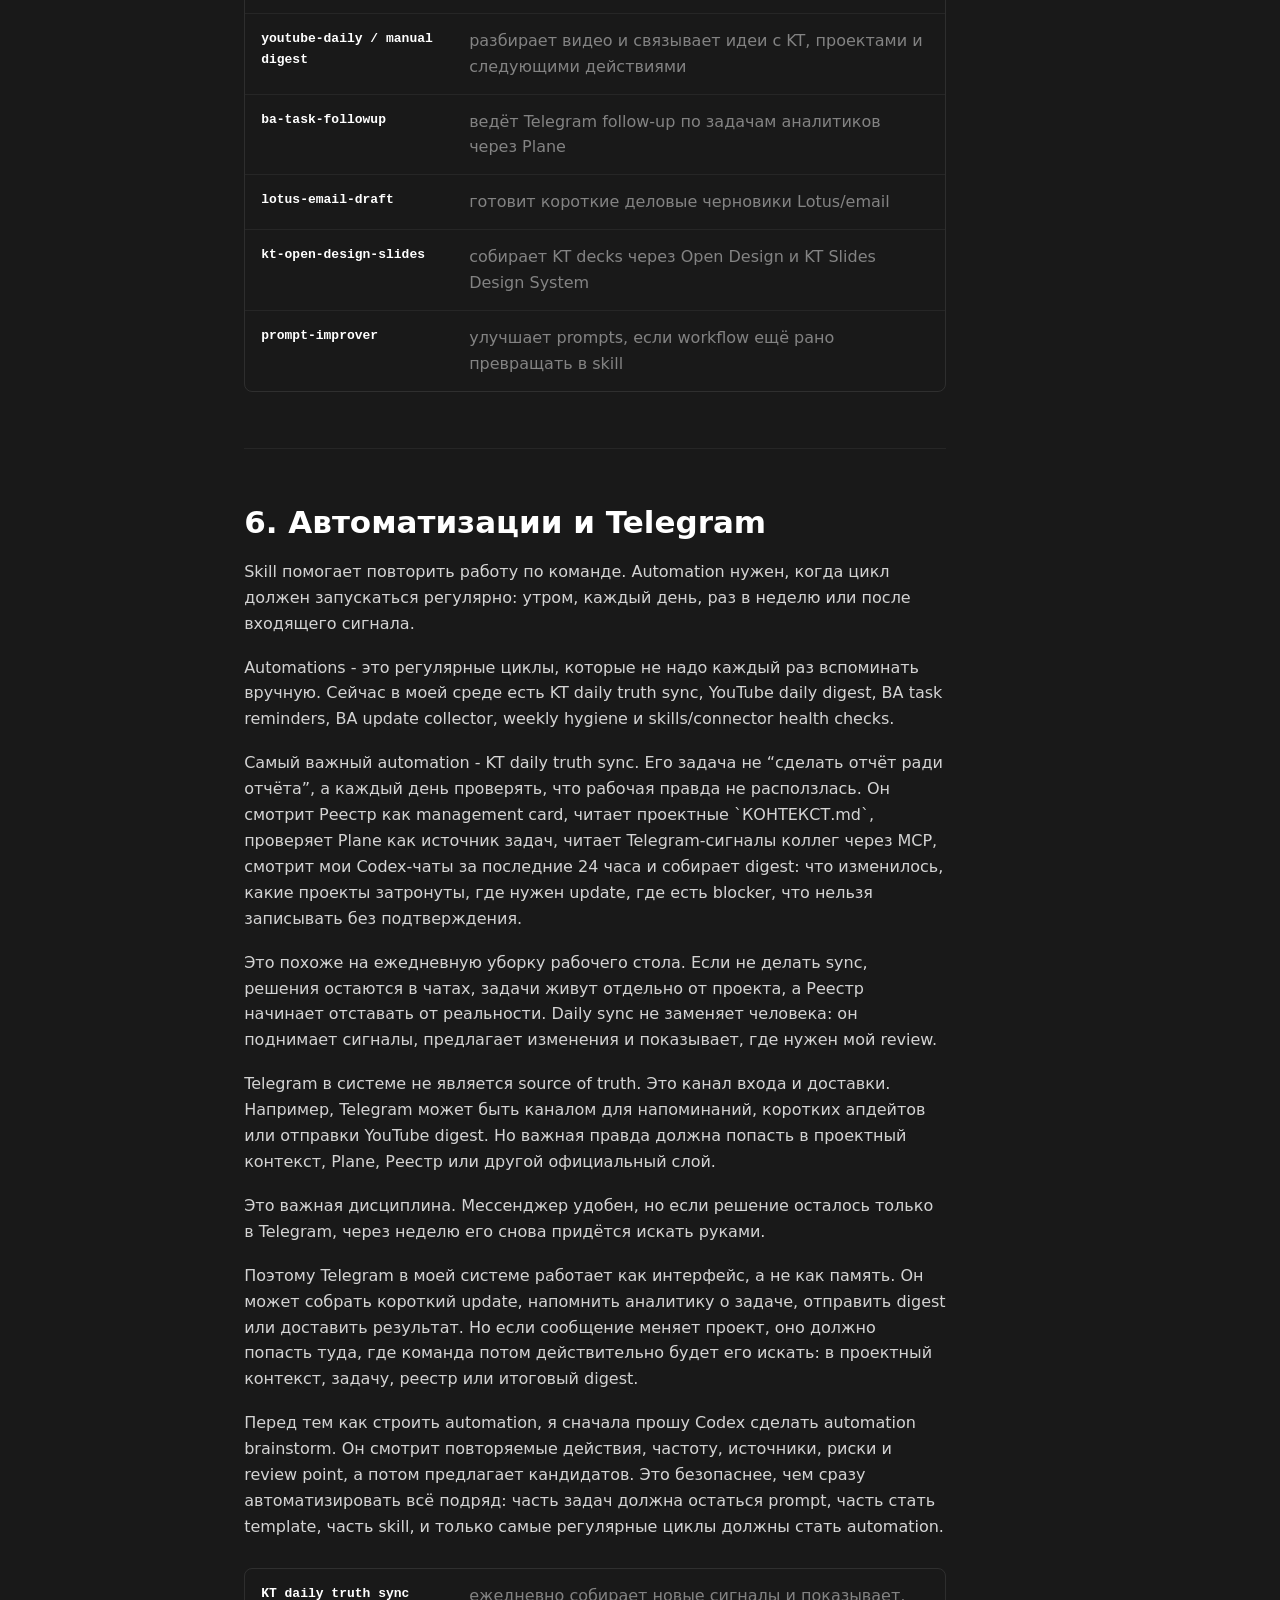
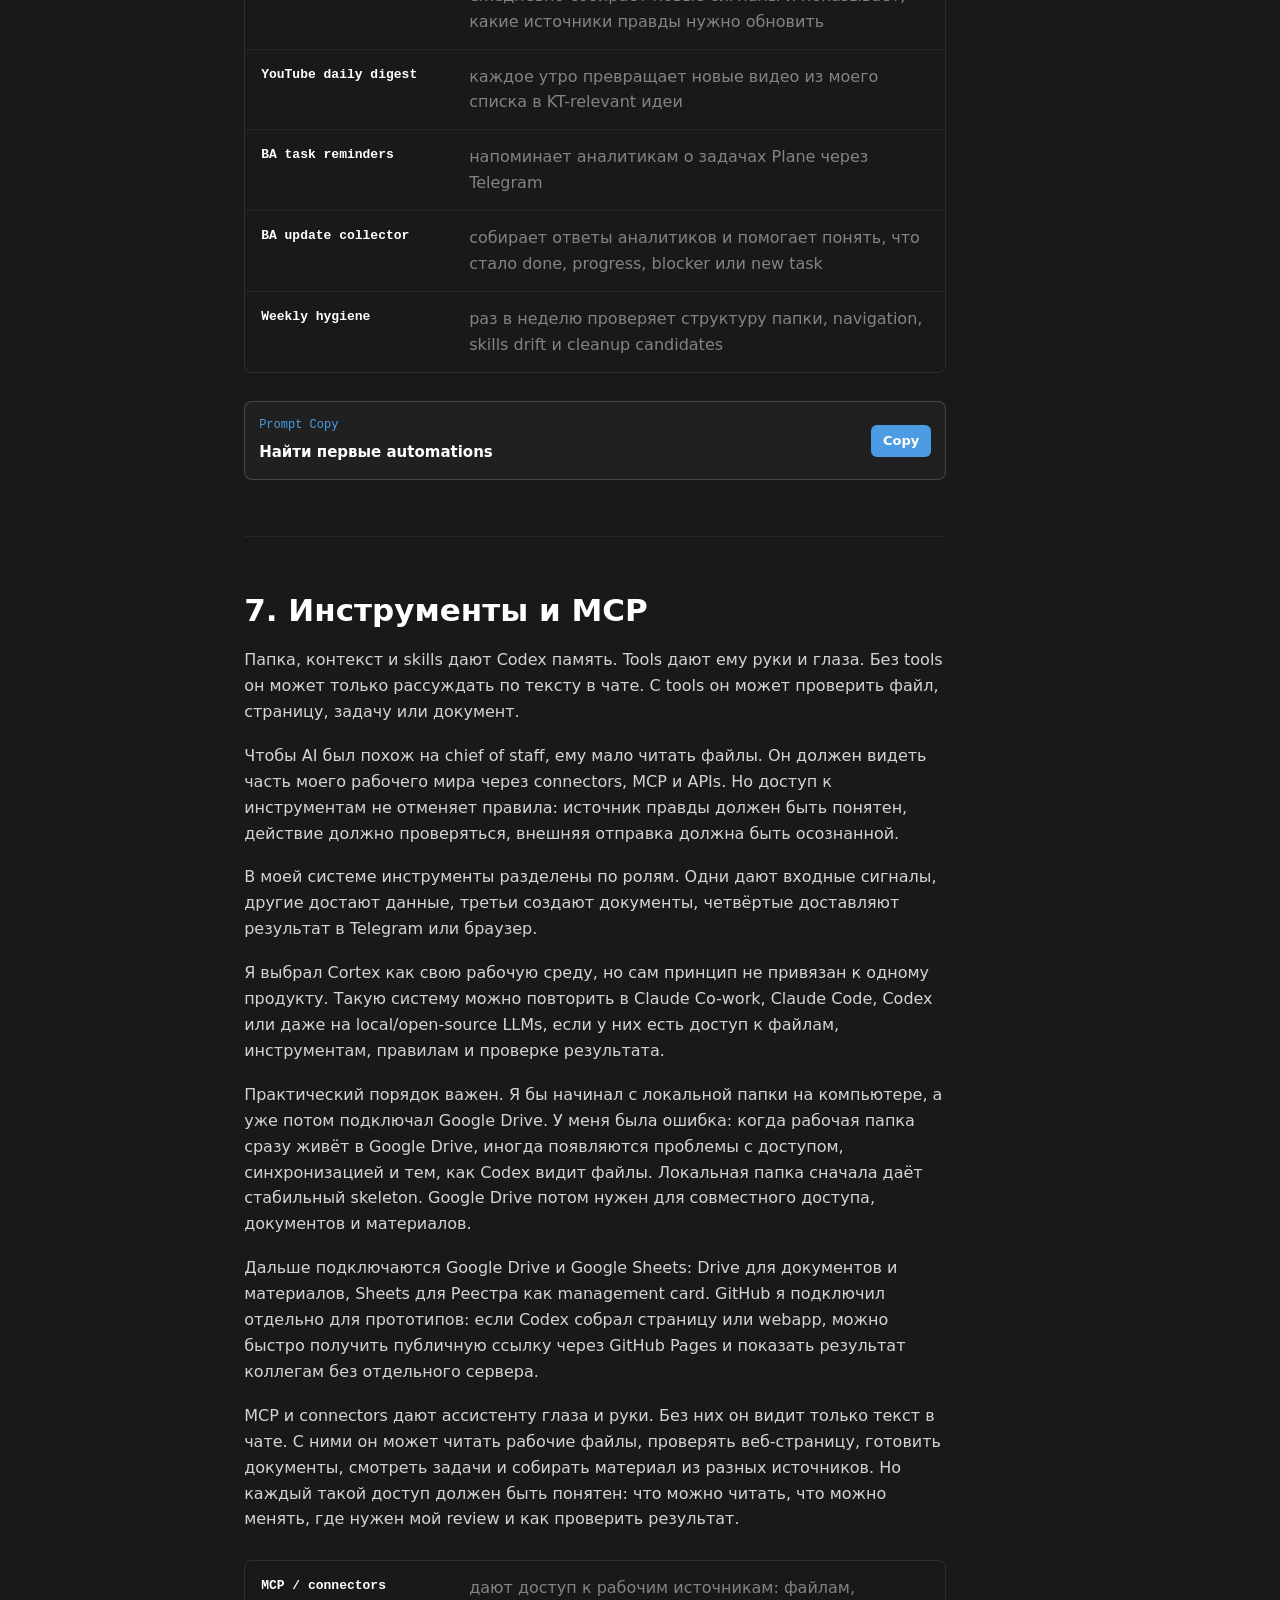
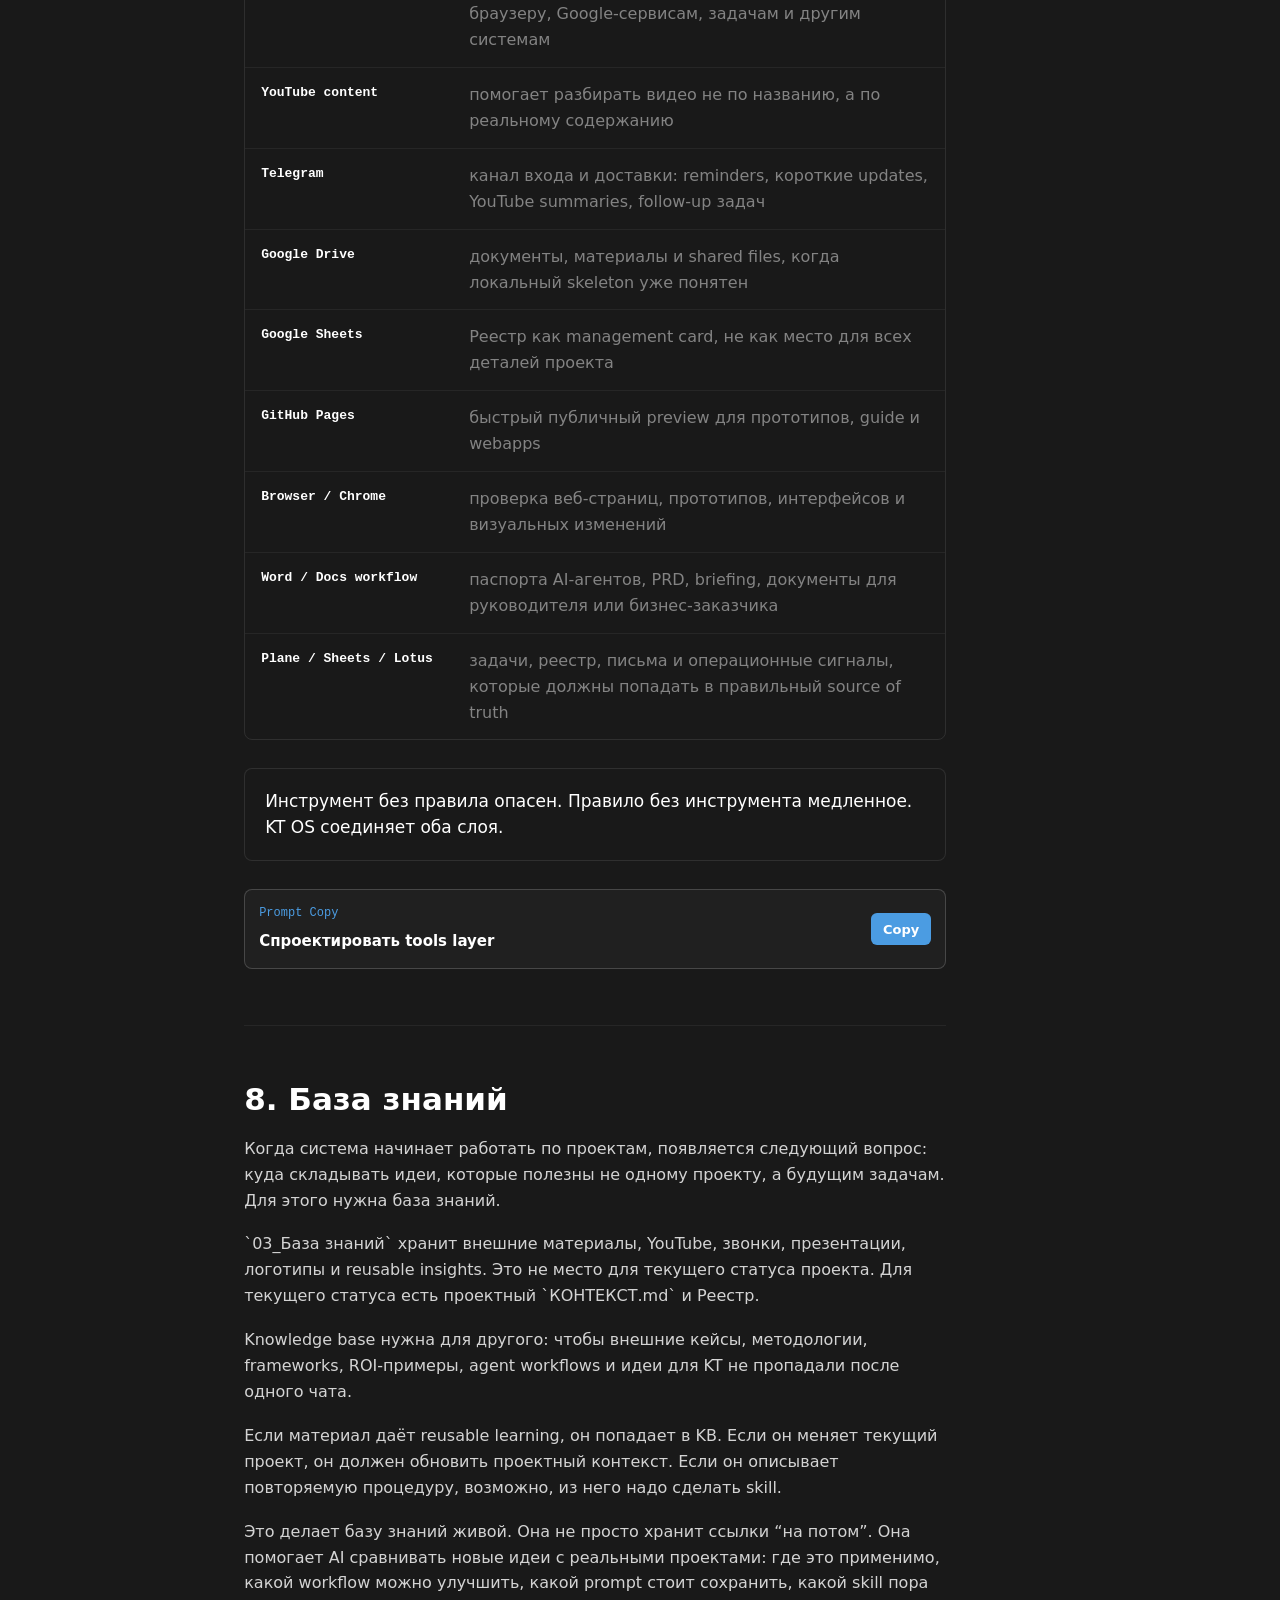
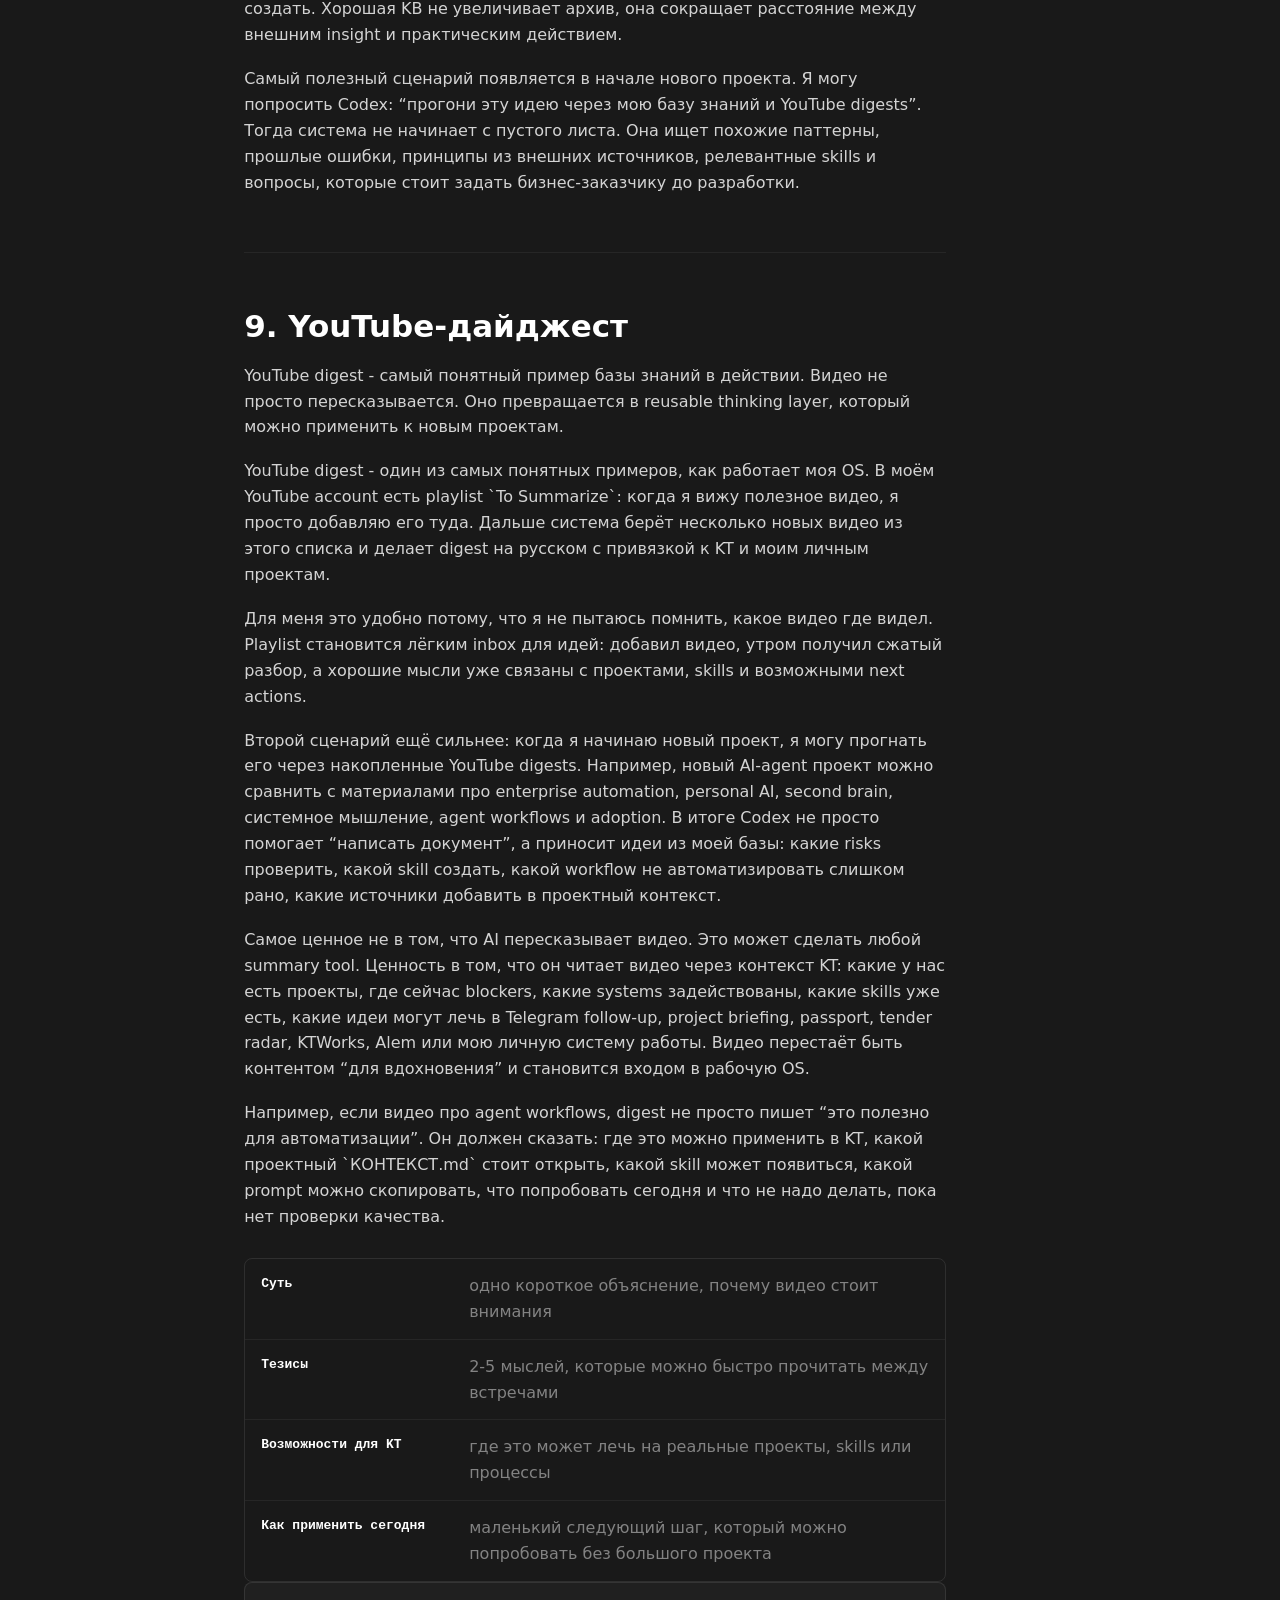
==== commit f79ebc0f: "Update KT OS guide" ====
--- a/kt-os-guide/index.html
+++ b/kt-os-guide/index.html
@@ -5,7 +5,7 @@
     <meta name="viewport" content="width=device-width, initial-scale=1">
     <title>Codex OS для knowledge work</title>
     <meta name="description" content="Power-user guide по превращению Codex и рабочей папки в operating system для knowledge work: setup, workflows, skills, automations, база знаний и семидневный starter plan.">
-    <link rel="stylesheet" href="styles.css?v=20260607-guide4">
+    <link rel="stylesheet" href="styles.css?v=20260608-guide7">
   </head>
   <body>
     <div class="topbar">
@@ -48,8 +48,8 @@
             <span>Guide</span>
             <span>KT AI</span>
             <span>Автор: Ержан Асанов</span>
-            <span>Версия 0.6</span>
-            <span>Обновлено: 7 июня 2026</span>
+            <span>Версия 0.9</span>
+            <span>Обновлено: 8 июня 2026</span>
           </div>
           <h1>Codex OS для knowledge work</h1>
           <p class="subtitle">Power-user guide о том, как превратить Codex и рабочую папку в operating system для knowledge work: setup, workflows, skills, automations, Telegram, MCP и семидневный starter plan для коллег.</p>
@@ -57,6 +57,22 @@
 
         <section id="story" class="section">
           <h2>1. Что это такое и почему я это собрал?</h2>
+          <p>
+            Представьте обычное утро. Вчера был звонок по проекту, в Telegram пришёл апдейт, в Plane появилась
+            задача, в Lotus лежит письмо, а в Google Sheet меняется статус. Вы открываете новый AI-чат и снова
+            объясняете: что это за проект, кто участвует, что уже решили, где материалы и какой тон ответа нужен.
+          </p>
+          <p>
+            Это и есть проблема, которую я хотел убрать. Если каждый запрос к AI начинается с повторного briefing,
+            AI не становится рабочей системой. Он остаётся умным окном, которому каждый раз надо заново объяснять
+            вашу работу.
+          </p>
+          <p>
+            У меня это стало рабочим вопросом, потому что сейчас я провожу в Codex примерно 60-80% рабочего
+            времени: пишу документы, разбираю проекты, проверяю идеи, собираю прототипы, готовлю письма,
+            обновляю контексты и запускаю повторяемые workflows. Если такая среда каждый раз стартует с нуля,
+            она начинает тормозить, а не ускорять.
+          </p>
           <div class="result-card">
             <h3>Что получится после чтения</h3>
             <p>
@@ -65,20 +81,39 @@
             </p>
           </div>
           <p>
-            На первый взгляд KT OS выглядит как папка с файлами. На практике это мой chief of staff. Простыми
-            словами, chief of staff - это человек рядом с руководителем, который держит контекст, готовит
-            briefing, напоминает о решениях, связывает людей и источники, поднимает риски и помогает довести
-            задачу до следующего действия. В моей версии эту роль частично выполняет Codex: он знает, где лежит
-            правда по проекту, какие источники читать, какие действия можно делать сразу и где нужен мой review.
-          </p>
-          <p>
-            Я начал строить KT OS не потому, что хотел красивую папку. У меня появилась другая проблема:
-            проектов стало больше, источников стало больше, AI-чаты стали полезнее, но контекст начал
-            распадаться между письмами, Telegram, Lotus, Plane, Google Sheets, проектными материалами и новыми идеями.
-          </p>
-          <p>
-            В какой-то момент стало понятно: если каждый новый чат начинается с объяснения “что это за проект”,
-            система не работает. AI помогает, но я всё равно плачу налог на повторный briefing.
+            До Codex я использовал Claude Co-work и Claude Code. Они помогли создать первые файлы, контексты
+            и правила. Но в какой-то момент среда начала часто зависать на простых вещах: медленно читала
+            контекст, путалась в действиях, иногда “тупила” там, где уже была понятная процедура. После появления
+            ChatGPT 5.5 и обновлённого Codex я перешёл на Codex. Миграция оказалась быстрой: те же папки и файлы,
+            которые раньше создавал и читал Claude, Codex сразу подхватил.
+          </p>
+          <p>
+            Главное различие было не в идее системы, а в формате инструкций. В Claude главный файл обычно
+            назывался `CLAUDE.md`, в Codex - `AGENTS.md`. Смысл тот же: коротко объяснить агенту, кто я,
+            как устроена рабочая папка, что можно делать, чего нельзя выдумывать и какие sources of truth
+            читать перед действием.
+          </p>
+          <p>
+            KT OS - это моя рабочая папка, превращённая в operating system для Codex. В ней есть правила, проектная
+            память, источники, skills, automations и база знаний. Codex не должен угадывать контекст из воздуха:
+            он должен знать, где его прочитать.
+          </p>
+          <p>
+            Поэтому Codex для меня не просто чат и не только coding tool. Это agent management interface:
+            место, где я управляю агентами для knowledge work. Один агент читает проектный контекст, другой
+            готовит briefing, третий проверяет письмо, четвёртый собирает digest или прототип. Смысл не в том,
+            чтобы “поговорить с AI”, а в том, чтобы дать ему рабочее место и понятную задачу.
+          </p>
+          <p>
+            В этом смысле KT OS работает как мой chief of staff. Простыми словами, это рабочая память и
+            координационный слой: он держит контекст, готовит briefing, напоминает о решениях, связывает людей
+            и источники, поднимает риски и помогает довести задачу до следующего действия. В моей версии эту роль
+            частично выполняет Codex.
+          </p>
+          <p>
+            Я начал строить это не ради красивой структуры. Проектов стало больше, источников стало больше,
+            AI-чаты стали полезнее, но контекст начал распадаться между письмами, Telegram, Lotus, Plane,
+            Google Sheets, проектными материалами и новыми идеями.
           </p>
           <p>
             Поэтому я сделал папку, где AI сначала читает правила, потом нужный контекст, потом источники, потом
@@ -119,16 +154,25 @@
           </div>
           <div class="first-step">
             <span>Первый шаг</span>
-            <p>Откройте свою рабочую папку, создайте `00_Система/START_HERE.md`, скопируйте prompt справа и попросите AI предложить структуру под ваши проекты.</p>
+            <p>Откройте диктофон или voice input в ChatGPT и наговорите всё, что помните о своей работе: кто вы, за что отвечаете, какие проекты ведёте, с кем работаете, где сейчас статус, что уже сделано, какие детали нельзя забыть. Это самый быстрый способ дать Codex первый сырой контекст.</p>
           </div>
         </section>
 
         <section id="map" class="section">
           <h2>2. Карта KT OS</h2>
+          <p>
+            Теперь, когда понятно зачем нужна система, можно посмотреть на карту. Важно увидеть не папки, а путь
+            работы: входящий сигнал, нужный источник, проектный контекст, результат и review.
+          </p>
           <p>
             Моя система держится на нескольких слоях. `00_Система` объясняет правила. `01_Проекты` хранит
             рабочую правду по проектам. `03_База знаний` сохраняет внешние инсайты. `05_Скиллы` превращает
             повторяемую работу в инструкции для Codex. Automations и Telegram закрывают регулярные циклы.
+          </p>
+          <p>
+            Первый слой не должен быть идеальным. Сначала нужен понятный skeleton: кто вы, какие типы задач
+            делаете, где лежит проектная правда, где внешние материалы, где prompts и где будущие skills.
+            Уже после этого можно добавлять integrations, automations и сложные процедуры.
           </p>
           <p>
             Смысл схемы в том, что AI не прыгает сразу к ответу. Сначала он понимает входящий сигнал, потом
@@ -172,6 +216,10 @@
         <section id="system" class="section">
           <h2>3. Системная папка</h2>
           <p>
+            Карта полезна только если у Codex есть правила входа. Системная папка отвечает на первый вопрос:
+            “как работать с этой OS, чтобы не читать всё подряд и не выдумывать факты”.
+          </p>
+          <p>
             `00_Система` - это не архив. Это слой управления. Здесь лежит первый вход, правила маршрутизации,
             корпоративный контекст, источники, журналы, automations, шаблоны и дизайн-система.
           </p>
@@ -185,6 +233,12 @@
             задачи, потом открой только нужный слой. Это экономит время и снижает риск случайных выводов.
           </p>
           <p>
+            В корне Codex также читает `AGENTS.md`. Его нельзя превращать в огромную энциклопедию. Он должен
+            быть коротким: роль, стиль работы, правила безопасности, source of truth и маршрутизация. Всё
+            подробное лучше вынести в отдельные файлы: системный контекст, правила реестра, project delivery,
+            connector health, шаблоны и проектные `КОНТЕКСТ.md`.
+          </p>
+          <p>
             Это работает как index, а не как огромная память. Базовые правила лежат наверху, а детали вынесены
             в отдельные файлы. Так ассистент знает, куда идти, но не тратит контекст на всё сразу.
           </p>
@@ -197,7 +251,7 @@
             какой источник открыть, какой skill использовать, какие проверки сделать и где остановиться. Чем
             яснее router, тем меньше случайных чтений, выдуманных фактов и лишних уточняющих вопросов.
           </p>
-          <div class="prompt-block" data-prompt="Открой мою рабочую папку и предложи системный слой для AI OS. Не меняй файлы сразу. Сначала дай структуру START_HERE.md, TASK_ROUTER.md и короткого checklist. Для каждого файла напиши: зачем он нужен, что агент должен читать первым, что можно делать без подтверждения, где нужен мой review, как проверять результат. Если в папке уже есть похожие файлы, покажи, что именно лучше обновить.">
+          <div class="prompt-block" data-prompt="Role: system-folder architect. Task: design the minimum system layer for my Codex OS. Goal: make Codex know what to read first, what not to guess, and where review is needed. Context: I may be starting from an empty folder or improving an existing one. Steps: propose START_HERE.md, TASK_ROUTER.md, source-of-truth rules, review checklist. Output format: file list, purpose of each file, draft content outline. Constraints: show the plan before writing, keep rules short, do not create a huge encyclopedia.">
             <div><span>Prompt Copy</span><strong>Создать системный слой</strong></div>
             <button type="button">Copy</button>
           </div>
@@ -205,6 +259,10 @@
 
         <section id="projects" class="section">
           <h2>4. Проектные папки</h2>
+          <p>
+            Системные правила сами по себе не помогают, если у проекта нет памяти. Поэтому следующий слой -
+            проектная папка. Она отвечает на вопрос: “что сейчас правда по этому проекту”.
+          </p>
           <p>
             В `01_Проекты` каждый проект живёт отдельно. Главное внутри проекта - `КОНТЕКСТ.md`. Это не заметка
             “о проекте”, а рабочая память: цель, статус, участники, решения, blockers, next actions, материалы,
@@ -225,6 +283,23 @@
             людей, системы, blockers и next actions. Если я прошу подготовить письмо, PRD или вопросы к
             бизнес-заказчику, AI видит не только текст задачи, но и весь рабочий фон. Поэтому результат становится
             похож на продолжение моей работы, а не на универсальный ответ из модели.
+          </p>
+          <p>
+            Хороший проектный документ должен быть понятен не только человеку, но и агенту. Я всё чаще думаю
+            о документах как о human-readable и agent-readable одновременно: человек должен быстро увидеть суть,
+            а Codex должен без повторного briefing понять статус, source of truth, риски, решения и следующий шаг.
+            Поэтому в `КОНТЕКСТ.md` важны не красивые абзацы, а ясные блоки: цель, статус, люди, решения,
+            blockers, next actions и открытые вопросы.
+          </p>
+          <p>
+            Самый быстрый способ создать первый проектный контекст - не писать идеальный документ руками, а
+            наговорить всё голосом. Откройте проект, включите диктофон и просто расскажите: что это за проект,
+            почему он появился, кто заказчик, что уже обсуждали, какие документы есть, что болит, какие решения
+            приняты, что непонятно. Потом попросите Codex превратить этот raw transcript в `КОНТЕКСТ.md`.
+          </p>
+          <p>
+            Это не “красивый старт”. Это практичный старт. Люди обычно знают о проекте больше, чем готовы
+            написать в пустой файл. Голос снимает этот барьер: сначала выгружаем память, потом структурируем.
           </p>
           <div class="layer-table">
             <div><strong>КОНТЕКСТ.md</strong><span>цель, статус, решения, blockers, next actions, open questions</span></div>
@@ -232,7 +307,7 @@
             <div><strong>Паспорта и PRD</strong><span>документы, которые можно показать бизнес-заказчику или руководителю</span></div>
             <div><strong>Разработка или prototype</strong><span>код, демо, JSON, скрипты, тестовые данные, если проект уже дошёл до реализации</span></div>
           </div>
-          <div class="prompt-block" data-prompt="Для проекта PROJECT_PATH создай черновик КОНТЕКСТ.md. Сначала прочитай доступные материалы внутри проекта. Затем выдели: цель, пользователь, текущий статус, важные решения, открытые вопросы, blockers, next actions, связанные файлы. Не выдумывай факты. Если данных нет, пиши не найдено. Перед записью файла покажи черновик и спроси подтверждение.">
+          <div class="prompt-block" data-prompt="Role: project-context builder. Task: create or improve KONTEXT.md for PROJECT_PATH. Goal: make this project understandable without re-briefing Codex every time. Context: if PROJECT_PATH has materials, read them; if not, ask for the minimum inputs. Steps: extract goal, user, status, decisions, blockers, next actions, open questions, linked files. Output format: KONTEXT.md draft plus missing facts. Constraints: write не найдено for gaps, do not invent owners, dates, status, or impact.">
             <div><span>Prompt Copy</span><strong>Создать проектный контекст</strong></div>
             <button type="button">Copy</button>
           </div>
@@ -240,6 +315,10 @@
 
         <section id="skills" class="section">
           <h2>5. Skills</h2>
+          <p>
+            Когда проектная память работает, становится видно, какие задачи повторяются. В этот момент хороший
+            prompt перестаёт быть разовой подсказкой и становится skill.
+          </p>
           <p>
             Skills - это то, что делает систему сильнее обычной папки. Если задача повторяется, я не хочу каждый
             раз объяснять её заново. Я превращаю её в `SKILL.md`: когда использовать, что читать, какие шаги
@@ -270,6 +349,34 @@
             помогает заранее посмотреть на проект жёстким executive-взглядом: где эффект не доказан, где демо
             слабое, где нет owner, baseline, часов, FTE, тенге или понятного следующего шага. Для меня это способ
             подготовить материал до встречи, а не после критики.
+          </p>
+          <p>
+            Этот skill появился не из абстрактной идеи “сделать цифрового CEO”. Я собирал публичные посты,
+            интервью, выступления и видео Багдата Мусина, чтобы не забывать его логику: инфраструктура,
+            сроки, конкретный результат, владелец, эффект, evidence. Сначала это помогало проверять стратегические
+            документы. Потом, когда мы делали платформу поручений, я стал использовать CEO reviewer как
+            строгого пользователя: он “заходит” в продукт и смотрит, помогает ли интерфейс управлять задачами,
+            видеть красные зоны и принимать решения.
+          </p>
+          <p>
+            Со временем skill стал полноценным reviewer: проверяет письма, презентации, демо, паспорта и проекты.
+            Когда мы дали ему transcript хакатона по Alem, он выбрал top-3 проектов, и этот выбор совпал с нашей
+            оценкой. Для проверки стиля он писал тестовую речь, её показывали помощнице CEO, и обратная связь
+            была, что текст сильно похож по логике и манере. Это не делает skill “настоящим CEO”, но показывает,
+            что правильно собранный контекст может дать полезную управленческую линзу.
+          </p>
+          <p>
+            Важный урок: главный skill здесь не технический. Главный skill - ваше понимание задачи и способность
+            объяснить её Codex понятно, конкретно и структурно. Чем лучше вы делегируете, тем лучше работает OS.
+            Технические навыки помогают, но для BA, PM или product manager важнее другое: ясно описать цель,
+            контекст, ограничения, критерий качества и момент, где нужен human review.
+          </p>
+          <p>
+            Я делю skills на два типа. Есть “простые” skills, которые должны каждый раз делать одно и то же:
+            обновить проект, собрать briefing, отправить reminder, обработать digest. Они ценны стабильностью.
+            Есть “умные” skills, где нужен диалог и judgement: CEO-review, strategy review, business intake,
+            выбор первых automations. Они не заменяют решение, а помогают увидеть слабые места до того, как
+            материал уйдёт людям.
           </p>
           <div class="layer-table">
             <div><strong>project-update</strong><span>переносит новые сигналы в проектный `КОНТЕКСТ.md`</span></div>
@@ -291,9 +398,25 @@
         <section id="automations" class="section">
           <h2>6. Автоматизации и Telegram</h2>
           <p>
+            Skill помогает повторить работу по команде. Automation нужен, когда цикл должен запускаться регулярно:
+            утром, каждый день, раз в неделю или после входящего сигнала.
+          </p>
+          <p>
             Automations - это регулярные циклы, которые не надо каждый раз вспоминать вручную. Сейчас в моей
             среде есть KT daily truth sync, YouTube daily digest, BA task reminders, BA update collector,
             weekly hygiene и skills/connector health checks.
+          </p>
+          <p>
+            Самый важный automation - KT daily truth sync. Его задача не “сделать отчёт ради отчёта”, а каждый
+            день проверять, что рабочая правда не расползлась. Он смотрит Реестр как management card, читает
+            проектные `КОНТЕКСТ.md`, проверяет Plane как источник задач, читает Telegram-сигналы коллег через
+            MCP, смотрит мои Codex-чаты за последние 24 часа и собирает digest: что изменилось, какие проекты
+            затронуты, где нужен update, где есть blocker, что нельзя записывать без подтверждения.
+          </p>
+          <p>
+            Это похоже на ежедневную уборку рабочего стола. Если не делать sync, решения остаются в чатах,
+            задачи живут отдельно от проекта, а Реестр начинает отставать от реальности. Daily sync не заменяет
+            человека: он поднимает сигналы, предлагает изменения и показывает, где нужен мой review.
           </p>
           <p>
             Telegram в системе не является source of truth. Это канал входа и доставки. Например, Telegram может
@@ -309,6 +432,12 @@
             update, напомнить аналитику о задаче, отправить digest или доставить результат. Но если сообщение
             меняет проект, оно должно попасть туда, где команда потом действительно будет его искать: в проектный
             контекст, задачу, реестр или итоговый digest.
+          </p>
+          <p>
+            Перед тем как строить automation, я сначала прошу Codex сделать automation brainstorm. Он смотрит
+            повторяемые действия, частоту, источники, риски и review point, а потом предлагает кандидатов.
+            Это безопаснее, чем сразу автоматизировать всё подряд: часть задач должна остаться prompt, часть
+            стать template, часть skill, и только самые регулярные циклы должны стать automation.
           </p>
           <div class="layer-table">
             <div><strong>KT daily truth sync</strong><span>ежедневно собирает новые сигналы и показывает, какие источники правды нужно обновить</span></div>
@@ -317,14 +446,18 @@
             <div><strong>BA update collector</strong><span>собирает ответы аналитиков и помогает понять, что стало done, progress, blocker или new task</span></div>
             <div><strong>Weekly hygiene</strong><span>раз в неделю проверяет структуру папки, navigation, skills drift и cleanup candidates</span></div>
           </div>
-          <div class="prompt-block" data-prompt="Помоги мне спроектировать простой Telegram workflow для моей рабочей папки. Сначала определи, какие сообщения могут быть входом, какие результаты можно отправлять обратно в Telegram, где должна жить финальная правда по проекту, и где обязательно нужен мой review перед отправкой. Не предлагай интеграции, которых нет в моей среде. Верни только понятную схему: вход, действие, источник правды, результат, проверка.">
-            <div><span>Prompt Copy</span><strong>Спроектировать Telegram workflow</strong></div>
+          <div class="prompt-block" data-prompt="Role: Codex OS automation reviewer. Task: look at my current work folder and suggest the first automations I should build. Goal: find repeated work that is useful, safe, and easy to review. Context: I may be starting from a blank folder or an early Codex OS. If folders exist, inspect AGENTS.md, START_HERE.md, project contexts, skills, and recent notes. If not, ask for my role, projects, and repeated tasks. Steps: identify repeated tasks; separate prompts, templates, skills, and automations; define inputs, source of truth, output, review point, and risk; mark what should not be automated yet. Output format: Top 5 candidates, why it matters, source of truth, human review point, first safe version. Constraints: do not create files, send messages, or change automations without approval. Do not invent tools or integrations I do not have.">
+            <div><span>Prompt Copy</span><strong>Найти первые automations</strong></div>
             <button type="button">Copy</button>
           </div>
         </section>
 
         <section id="tools" class="section">
           <h2>7. Инструменты и MCP</h2>
+          <p>
+            Папка, контекст и skills дают Codex память. Tools дают ему руки и глаза. Без tools он может только
+            рассуждать по тексту в чате. С tools он может проверить файл, страницу, задачу или документ.
+          </p>
           <p>
             Чтобы AI был похож на chief of staff, ему мало читать файлы. Он должен видеть часть моего рабочего
             мира через connectors, MCP и APIs. Но доступ к инструментам не отменяет правила: источник правды
@@ -338,6 +471,18 @@
             Я выбрал Cortex как свою рабочую среду, но сам принцип не привязан к одному продукту. Такую систему
             можно повторить в Claude Co-work, Claude Code, Codex или даже на local/open-source LLMs, если у них
             есть доступ к файлам, инструментам, правилам и проверке результата.
+          </p>
+          <p>
+            Практический порядок важен. Я бы начинал с локальной папки на компьютере, а уже потом подключал
+            Google Drive. У меня была ошибка: когда рабочая папка сразу живёт в Google Drive, иногда появляются
+            проблемы с доступом, синхронизацией и тем, как Codex видит файлы. Локальная папка сначала даёт
+            стабильный skeleton. Google Drive потом нужен для совместного доступа, документов и материалов.
+          </p>
+          <p>
+            Дальше подключаются Google Drive и Google Sheets: Drive для документов и материалов, Sheets для
+            Реестра как management card. GitHub я подключил отдельно для прототипов: если Codex собрал страницу
+            или webapp, можно быстро получить публичную ссылку через GitHub Pages и показать результат коллегам
+            без отдельного сервера.
           </p>
           <p>
             MCP и connectors дают ассистенту глаза и руки. Без них он видит только текст в чате. С ними он может
@@ -349,6 +494,9 @@
             <div><strong>MCP / connectors</strong><span>дают доступ к рабочим источникам: файлам, браузеру, Google-сервисам, задачам и другим системам</span></div>
             <div><strong>YouTube content</strong><span>помогает разбирать видео не по названию, а по реальному содержанию</span></div>
             <div><strong>Telegram</strong><span>канал входа и доставки: reminders, короткие updates, YouTube summaries, follow-up задач</span></div>
+            <div><strong>Google Drive</strong><span>документы, материалы и shared files, когда локальный skeleton уже понятен</span></div>
+            <div><strong>Google Sheets</strong><span>Реестр как management card, не как место для всех деталей проекта</span></div>
+            <div><strong>GitHub Pages</strong><span>быстрый публичный preview для прототипов, guide и webapps</span></div>
             <div><strong>Browser / Chrome</strong><span>проверка веб-страниц, прототипов, интерфейсов и визуальных изменений</span></div>
             <div><strong>Word / Docs workflow</strong><span>паспорта AI-агентов, PRD, briefing, документы для руководителя или бизнес-заказчика</span></div>
             <div><strong>Plane / Sheets / Lotus</strong><span>задачи, реестр, письма и операционные сигналы, которые должны попадать в правильный source of truth</span></div>
@@ -356,7 +504,7 @@
           <div class="quote-block">
             <p>Инструмент без правила опасен. Правило без инструмента медленное. KT OS соединяет оба слоя.</p>
           </div>
-          <div class="prompt-block" data-prompt="Осмотри мою рабочую папку и опиши tools layer для моей AI OS. Раздели инструменты на 4 группы: что читает источники, что помогает писать документы, что проверяет результат, что отправляет или доставляет итог. Для каждого инструмента укажи простыми словами: зачем он нужен, какой источник правды он использует, что можно делать без меня, где нужен мой review. Не уходи в детали реализации, пиши для коллеги BA/PM/PMM.">
+          <div class="prompt-block" data-prompt="Role: tools-layer mapper. Task: describe which tools my Codex OS needs. Goal: separate memory, action, verification, and delivery. Context: if tools are not connected yet, propose a minimum starter set. Steps: list tools for reading sources, drafting documents, checking output, sending results. Output format: table with tool, purpose, source of truth, allowed actions, review needed. Constraints: use simple BA/PM language, avoid implementation details.">
             <div><span>Prompt Copy</span><strong>Спроектировать tools layer</strong></div>
             <button type="button">Copy</button>
           </div>
@@ -364,6 +512,10 @@
 
         <section id="knowledge" class="section">
           <h2>8. База знаний</h2>
+          <p>
+            Когда система начинает работать по проектам, появляется следующий вопрос: куда складывать идеи, которые
+            полезны не одному проекту, а будущим задачам. Для этого нужна база знаний.
+          </p>
           <p>
             `03_База знаний` хранит внешние материалы, YouTube, звонки, презентации, логотипы и reusable insights.
             Это не место для текущего статуса проекта. Для текущего статуса есть проектный `КОНТЕКСТ.md` и Реестр.
@@ -392,6 +544,10 @@
 
         <section id="youtube" class="section">
           <h2>9. YouTube-дайджест</h2>
+          <p>
+            YouTube digest - самый понятный пример базы знаний в действии. Видео не просто пересказывается. Оно
+            превращается в reusable thinking layer, который можно применить к новым проектам.
+          </p>
           <p>
             YouTube digest - один из самых понятных примеров, как работает моя OS. В моём YouTube account есть
             playlist `To Summarize`: когда я вижу полезное видео, я просто добавляю его туда. Дальше система
@@ -443,6 +599,15 @@
         <section id="choose" class="section">
           <h2>10. Как выбрать, что строить</h2>
           <p>
+            После всех слоёв появляется естественный риск: хочется автоматизировать всё. Я делаю наоборот:
+            сначала выбираю самый маленький repeatable workflow, который можно проверить.
+          </p>
+          <p>
+            Последовательность такая: сначала структура папок, потом контексты, потом prompts, потом skills,
+            потом automations. Если перепрыгнуть сразу к automation, Codex будет быстро делать неправильные
+            вещи. Если сначала собрать контекст и правила, даже простой prompt начинает работать лучше.
+          </p>
+          <p>
             Не всё нужно превращать в skill или automation. Я выбираю по простому правилу: если задача повторяется,
             имеет стабильный формат, требует проверки источников или часто ломается на одном и том же месте,
             её надо формализовать.
@@ -462,6 +627,13 @@
             Это защищает от преждевременной инженерии. Если сильная модель не может стабильно решить задачу,
             локальная модель почти точно не спасёт проект. Сначала надо доказать ценность и критерий проверки,
             потом уже думать о стоимости, скорости, deployment и on-prem вариантах.
+          </p>
+          <p>
+            В начале будет много нервных моментов. Иногда кажется, что Codex “тупой” или не понимает очевидное.
+            Чаще всего причина не в модели, а в плохом контексте, длинной неструктурной инструкции, неясном
+            source of truth или отсутствии проверки результата. Это нормальная часть сборки OS. Skills будут
+            ломаться, prompts будут drift-ить, connectors иногда будут падать. Систему нужно поддерживать,
+            как любой рабочий процесс.
           </p>
           <div class="layer-table">
             <div><strong>Shelf audit</strong><span>вернуться к задачам, которые раньше были “слишком долго”, “слишком дорого” или “я не умею”</span></div>
@@ -494,13 +666,13 @@
             <p>Минимальная цель на первый час: один проектный `КОНТЕКСТ.md`, один router, один reusable prompt и ясный ответ на вопрос “где теперь живёт правда по этому проекту?”</p>
           </div>
           <div class="layer-table">
-            <div><strong>День 1</strong><span>Выберите один реальный проект и создайте `КОНТЕКСТ.md`: цель, статус, люди, материалы, next actions.</span></div>
+            <div><strong>День 1</strong><span>Наговорите голосом всё о своей роли, обязанностях и одном реальном проекте. Пусть Codex превратит это в raw context.</span></div>
             <div><strong>День 2</strong><span>Создайте `00_Система/START_HERE.md`: что читать первым, что нельзя выдумывать, где нужен review.</span></div>
-            <div><strong>День 3</strong><span>Соберите базу источников: 5-10 ссылок, материалов, notes или YouTube digests, которые реально помогают проекту.</span></div>
+            <div><strong>День 3</strong><span>Соберите проектный `КОНТЕКСТ.md`: цель, статус, люди, материалы, решения, blockers, next actions.</span></div>
             <div><strong>День 4</strong><span>Выберите один повторяемый формат: briefing, PRD, письмо, meeting note, project update или digest.</span></div>
             <div><strong>День 5</strong><span>Превратите лучший prompt в первый skill-кандидат: trigger, sources, steps, output, review.</span></div>
-            <div><strong>День 6</strong><span>Добавьте один простой delivery channel: Telegram reminder, daily note, weekly review или manual digest.</span></div>
-            <div><strong>День 7</strong><span>Проведите review: что сработало, что повторяется, что сохранить в KB, что рано автоматизировать.</span></div>
+            <div><strong>День 6</strong><span>Подключите первый tools layer: Drive или Sheets для чтения, GitHub Pages для публичного preview, если делаете прототипы.</span></div>
+            <div><strong>День 7</strong><span>Проведите review и compound: что сработало, что повторяется, что сохранить в `КОНТЕКСТ.md`, KB, prompt или skill, а что рано автоматизировать.</span></div>
           </div>
           <p>
             Если коллега пройдёт эти 7 дней, у него уже будет не “папка с промптами”, а первая версия OS:
@@ -508,11 +680,11 @@
             после каждой задачи.
           </p>
           <div class="prompt-stack">
-            <div class="prompt-block" data-prompt="Проведи меня как новичка через 7-дневный starter plan для личной AI OS. Моя роль: ROLE. Мои 1-2 главных типа проектов: PROJECT_TYPES. Для каждого дня дай конкретное действие, какой файл создать или обновить, какой prompt использовать, какой результат считается готовым и где нужен мой review. Не предлагай сложные automations до того, как появится один рабочий проектный контекст.">
+            <div class="prompt-block" data-prompt="Role: seven-day Codex OS coach. Task: guide me from blank state to a working personal AI OS. Goal: build a usable v1 in 7 days. Context: my role is ROLE. My main project types are PROJECT_TYPES. I may have no folders yet. Steps: give one concrete action per day: project context, system rules, sources, prompt, skill candidate, delivery channel, review and compound. Output format: 7-day checklist with done criteria and copyable prompts. Constraints: keep it simple, do not propose complex automations before one project context works.">
               <div><span>Prompt Copy</span><strong>Пройти 7 дней</strong></div>
               <button type="button">Copy</button>
             </div>
-            <div class="prompt-block" data-prompt="Осмотри мою рабочую папку и выбери первые 3 skills и 2 automations. Используй критерии: повторяемость, риск ошибки, частота, наличие source of truth, простота проверки и польза для текущих проектов. Для каждого кандидата укажи, почему именно сейчас, какие источники читать, какой результат должен получиться и где нужен мой review. Не создавай файлы без подтверждения.">
+            <div class="prompt-block" data-prompt="Role: workflow-to-skill analyst. Task: choose my first 3 skills and 2 automations. Goal: build only workflows that are useful, repeated, and checkable. Context: I may have only one project context so far. Steps: score candidates by repeatability, risk, frequency, source of truth, review need, value for current projects. Output format: ranked list with trigger, sources, result, review point. Constraints: do not create files or automations without confirmation.">
               <div><span>Prompt Copy</span><strong>Выбрать первые skills</strong></div>
               <button type="button">Copy</button>
             </div>
@@ -541,6 +713,6 @@
     </div>
 
     <div class="copy-toast" role="status" aria-live="polite">Copied</div>
-    <script src="script.js?v=20260607-guide4"></script>
+    <script src="script.js?v=20260608-guide7"></script>
   </body>
 </html>
--- a/kt-os-guide/styles.css
+++ b/kt-os-guide/styles.css
@@ -369,6 +369,7 @@
 .principles-grid,
 .first-step,
 .prompt-block,
+.mobile-rail-note,
 .layer-table,
 .mode-grid,
 .human-strip,
@@ -913,20 +914,32 @@
   background: var(--bg);
 }
 
-.rail-note span {
+.mobile-rail-note {
+  display: none;
+  min-width: 0;
+  padding: 14px;
+  border: 1px solid var(--border);
+  border-radius: var(--radius-xl);
+  background: var(--bg);
+}
+
+.rail-note span,
+.mobile-rail-note span {
   color: var(--primary);
   font-family: var(--font-mono);
   font-size: 12px;
 }
 
-.rail-note h3 {
+.rail-note h3,
+.mobile-rail-note h3 {
   margin-top: 8px;
   color: var(--fg-strong);
   font-size: 16px;
   line-height: 1.25;
 }
 
-.rail-note p {
+.rail-note p,
+.mobile-rail-note p {
   margin-top: 10px;
   color: var(--fg-muted);
   font-size: 13px;
@@ -934,8 +947,8 @@
 }
 
 .rail-example {
-  margin: 14px 0 0;
-  padding: 12px;
+  margin: 10px 0 0;
+  padding: 10px;
   overflow: visible;
   max-height: none;
   border: 1px solid var(--border);
@@ -947,7 +960,7 @@
   color: var(--fg);
   font-family: var(--font-mono);
   font-size: 11px;
-  line-height: 1.38;
+  line-height: 1.26;
   white-space: pre-wrap;
   overflow-wrap: anywhere;
 }
@@ -1004,6 +1017,14 @@
     padding: 18px 0 0;
   }
 
+  .agent-rail {
+    display: none;
+  }
+
+  .mobile-rail-note {
+    display: block;
+  }
+
   .contents-nav {
     display: flex;
     gap: 6px;
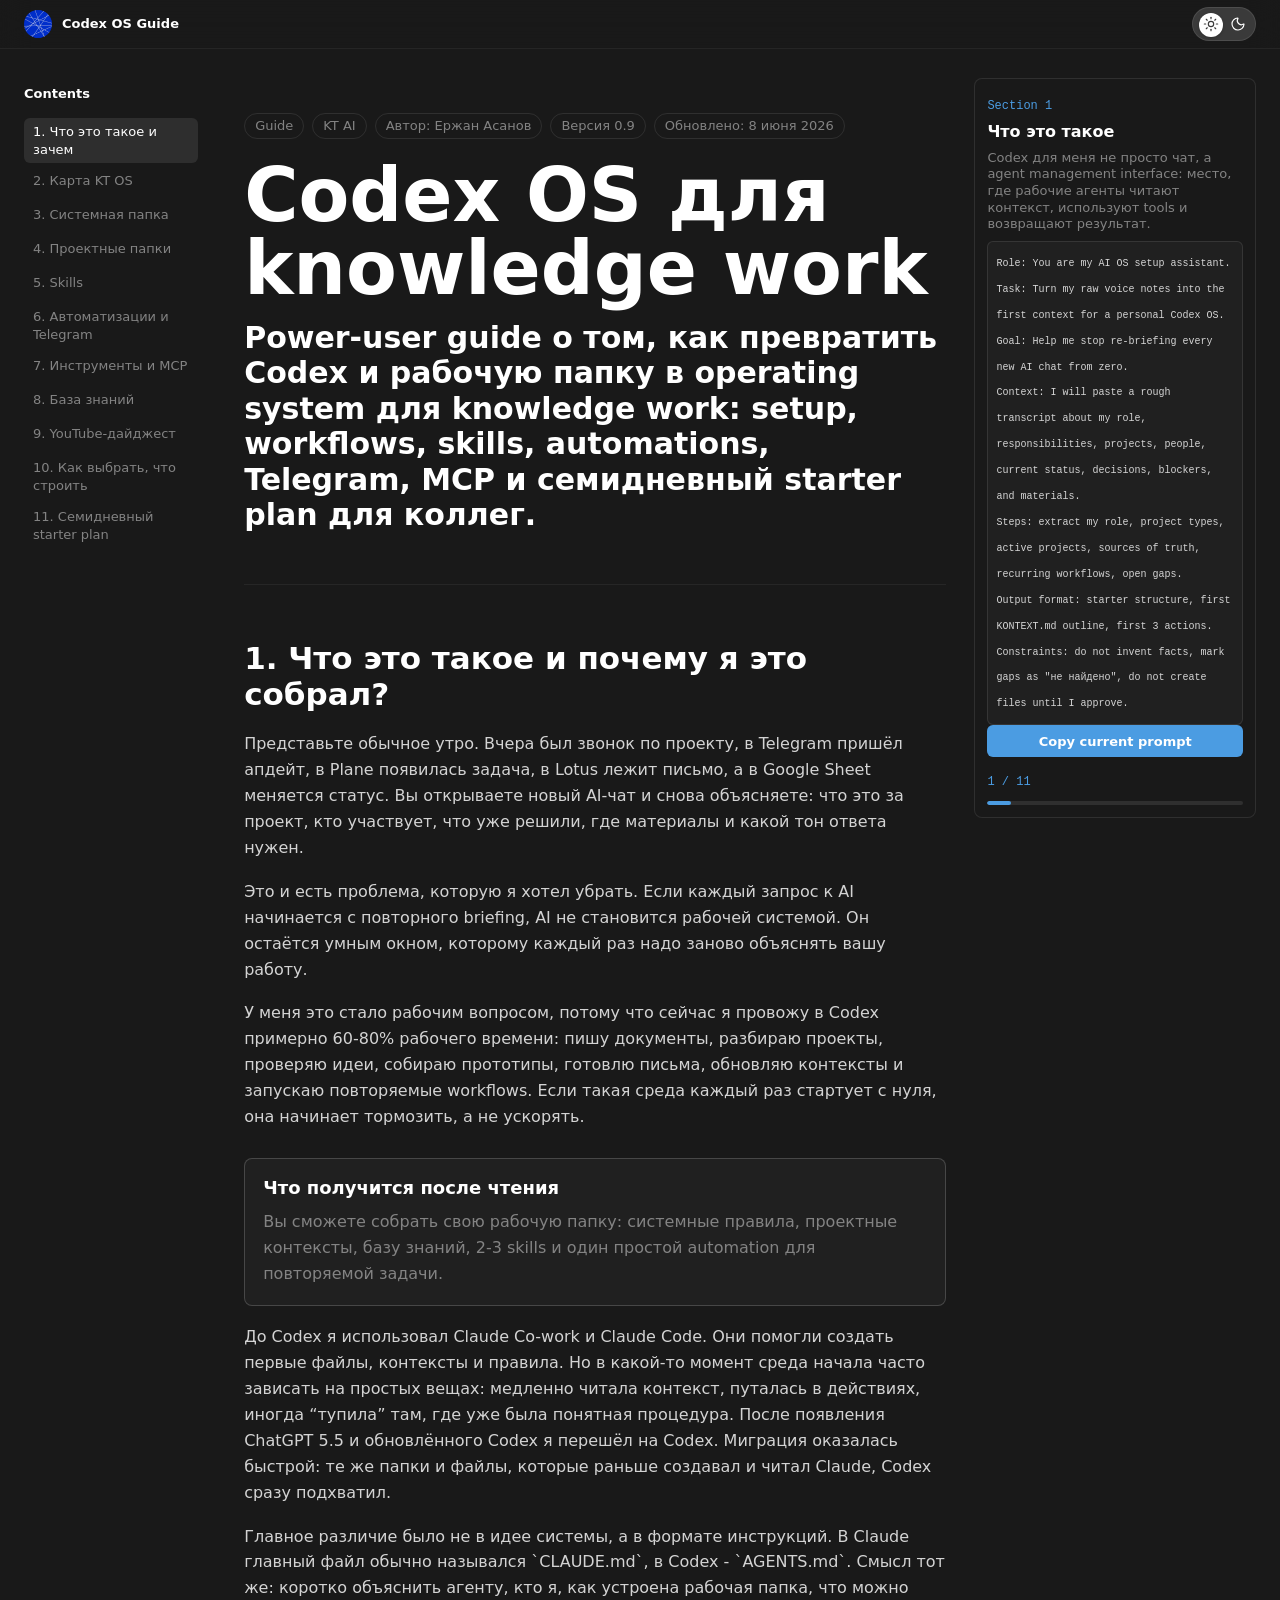
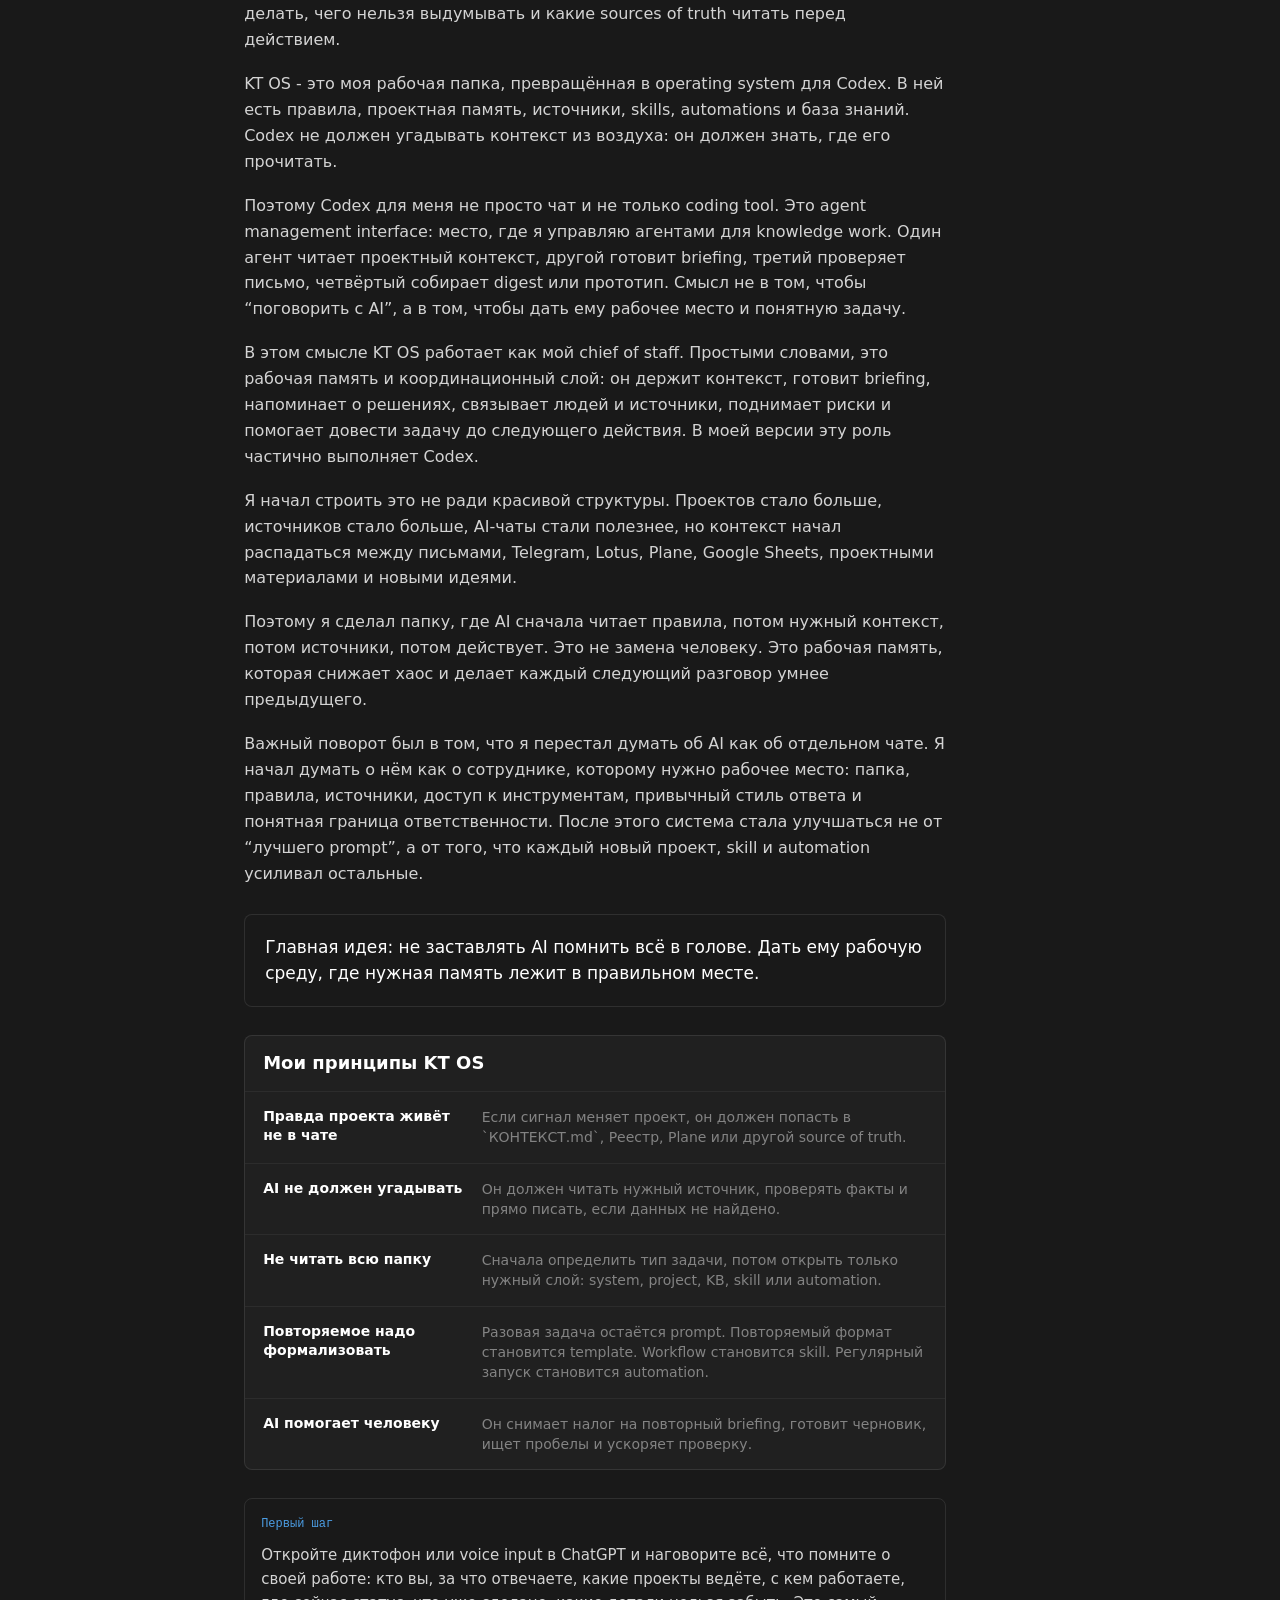
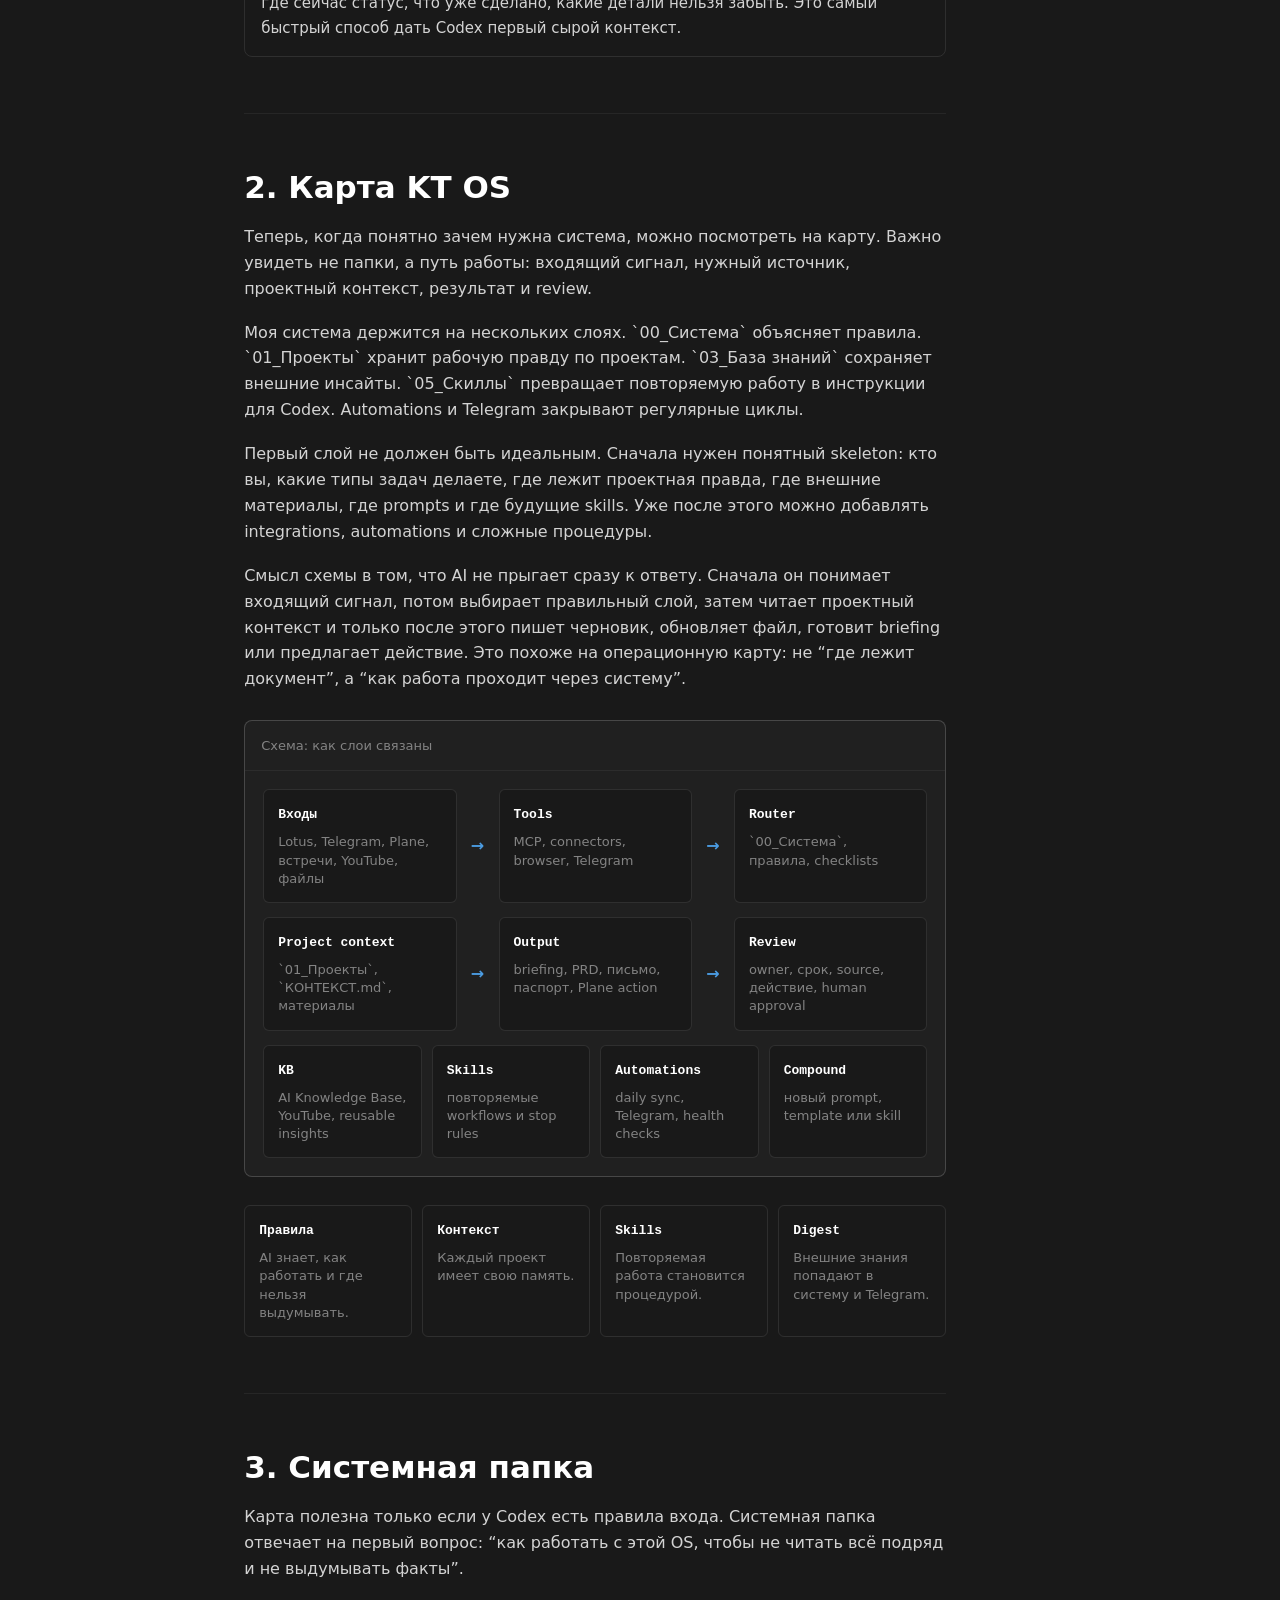
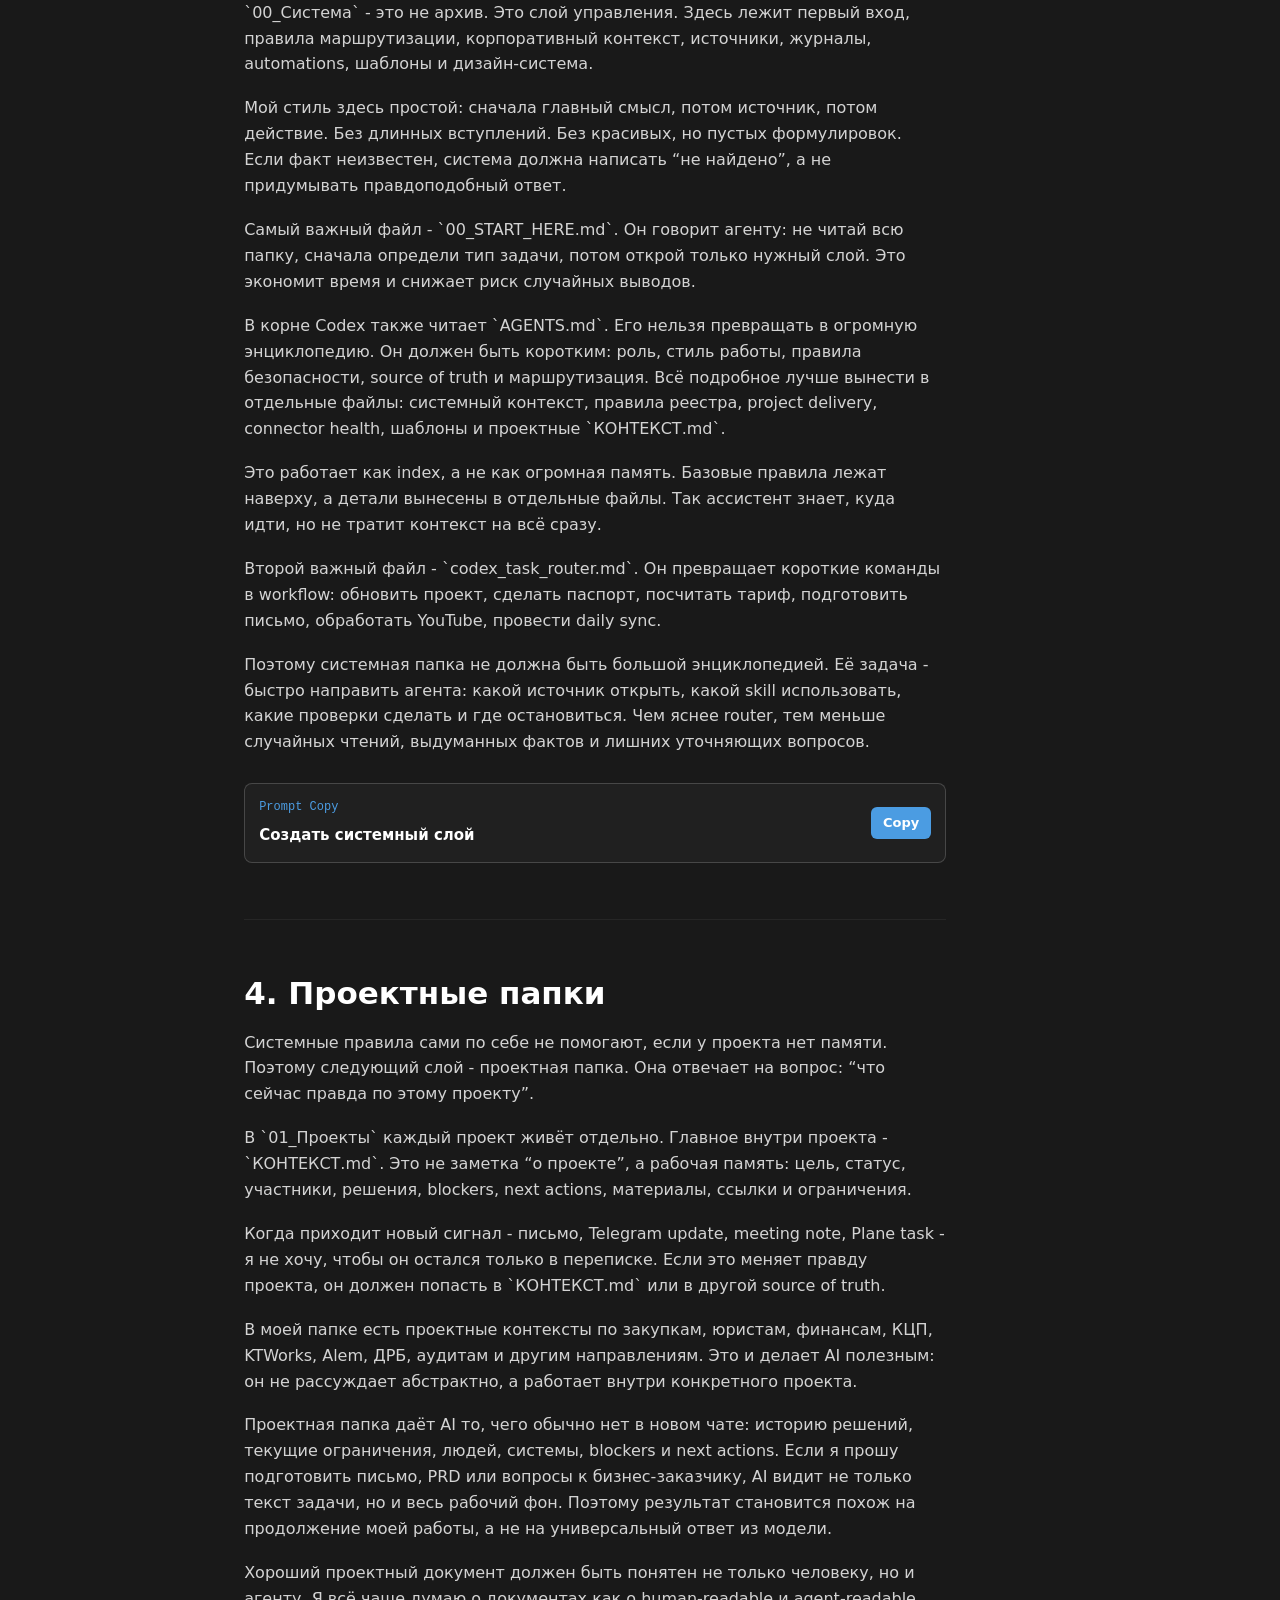
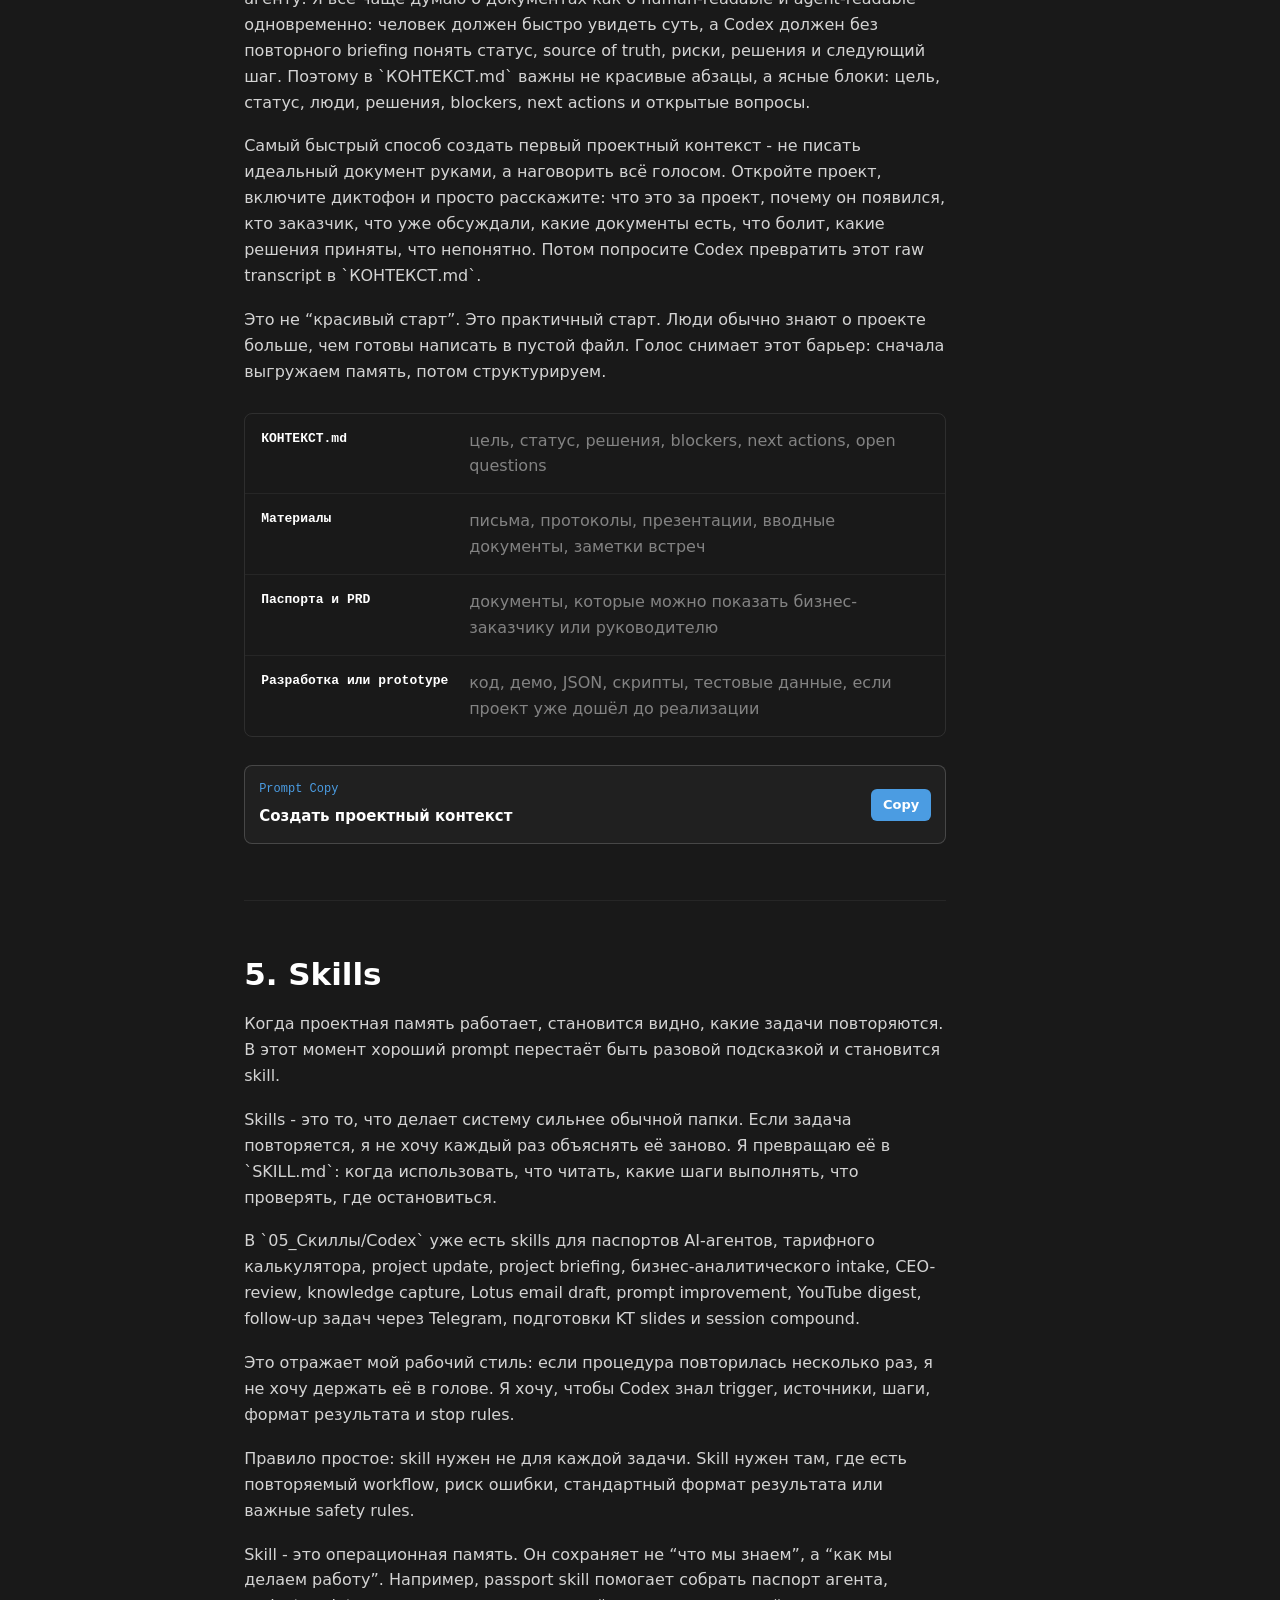
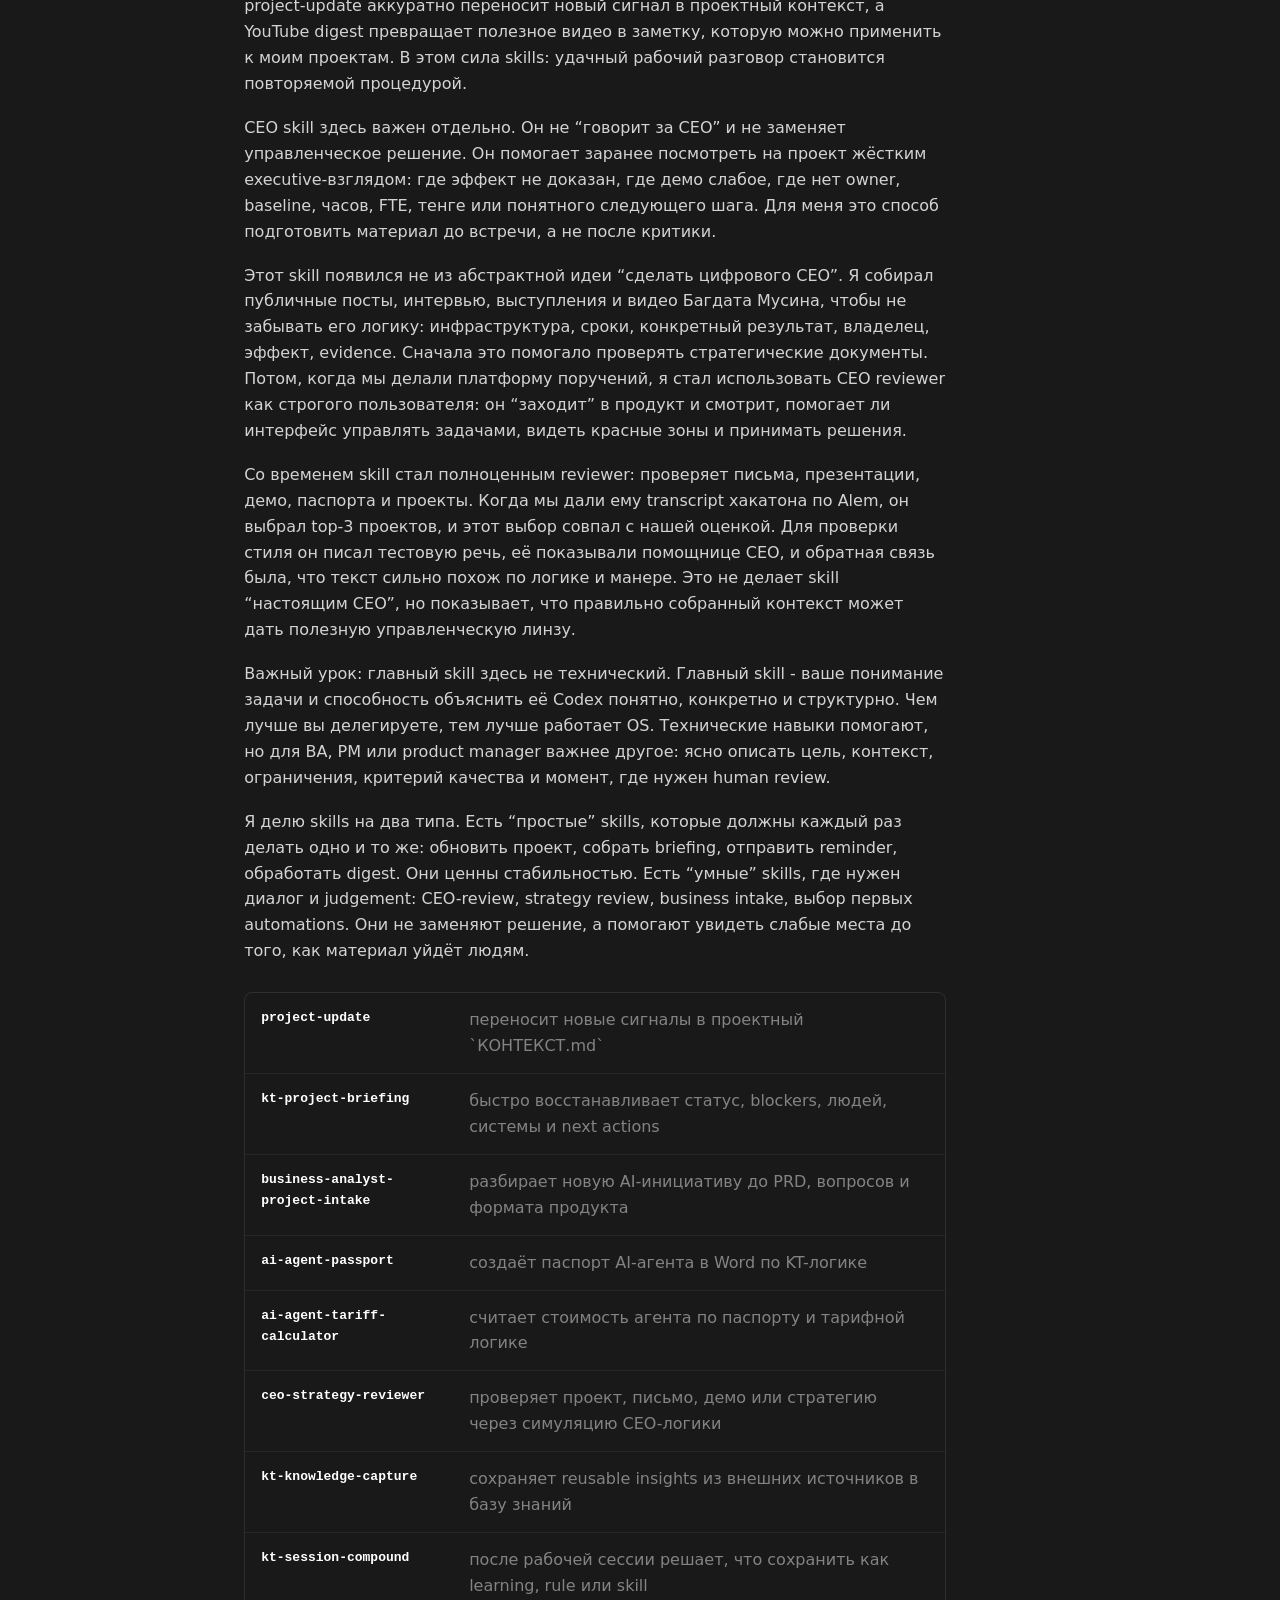
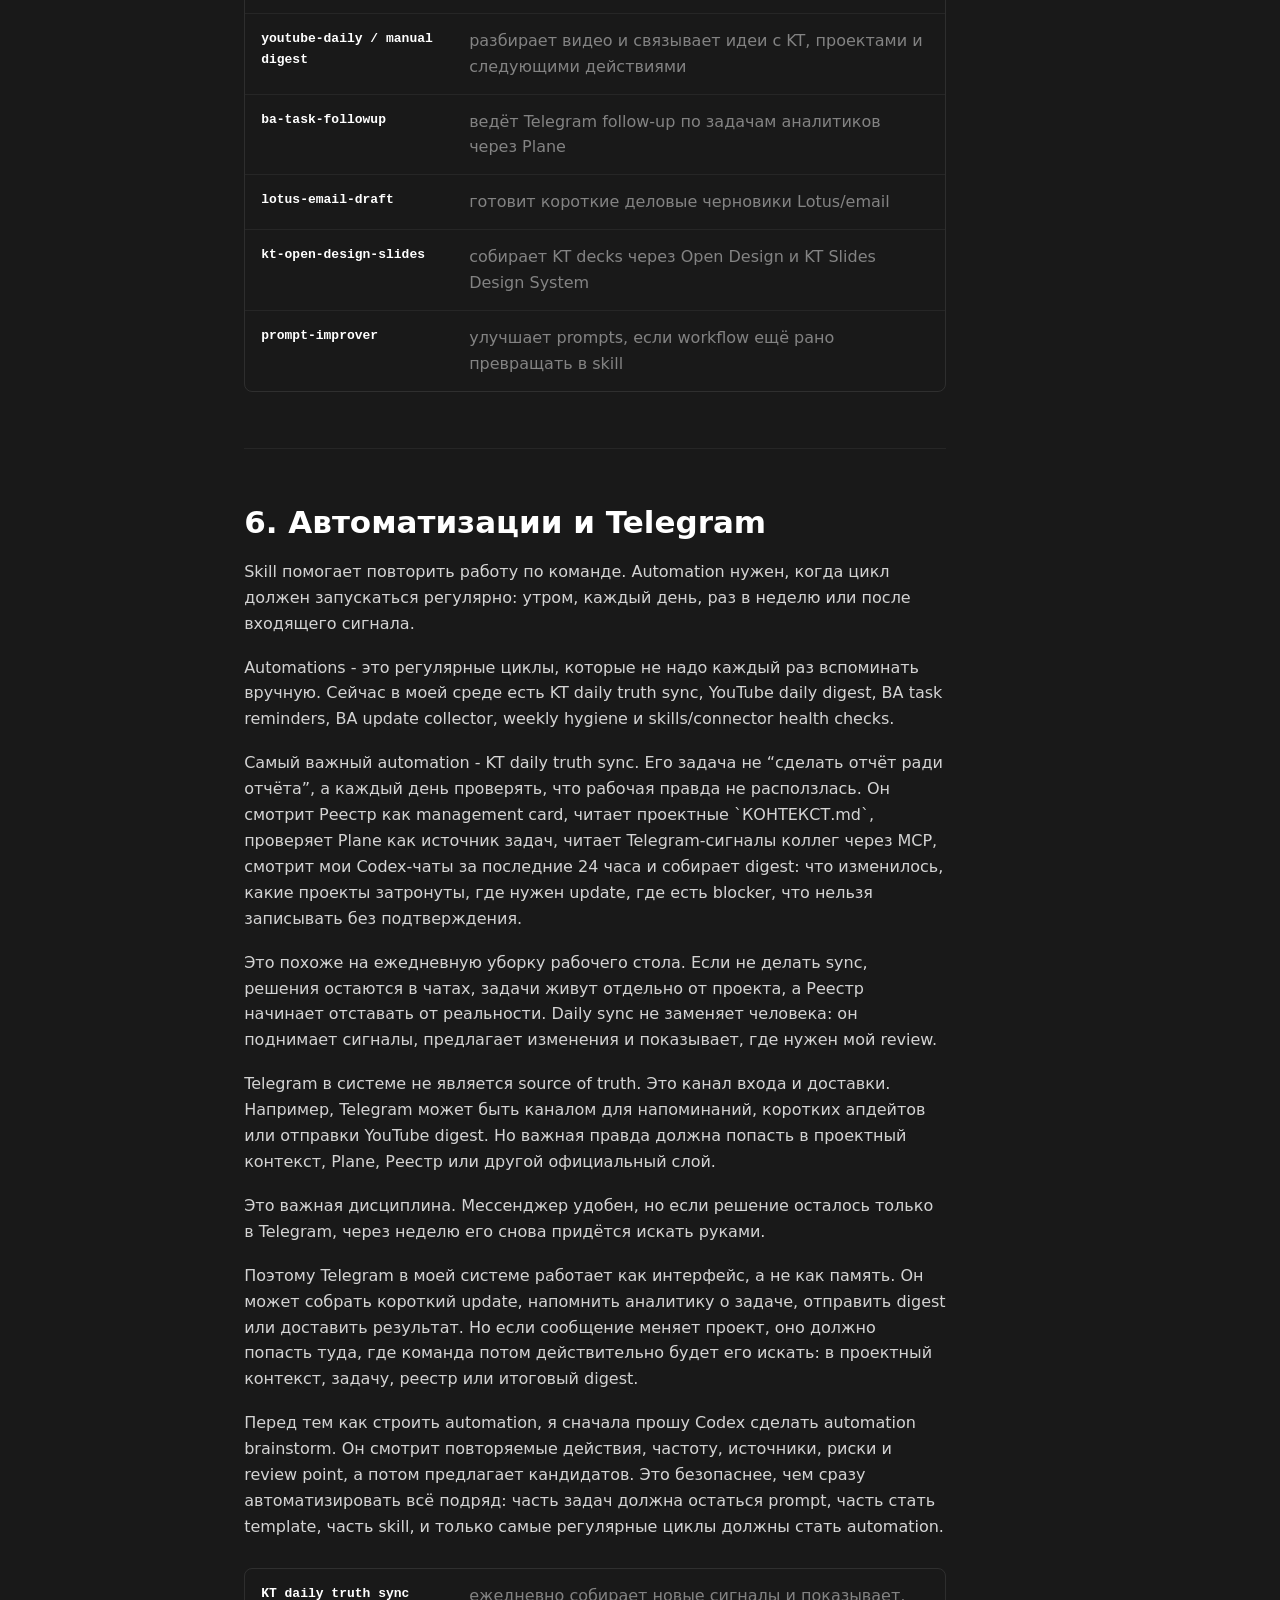
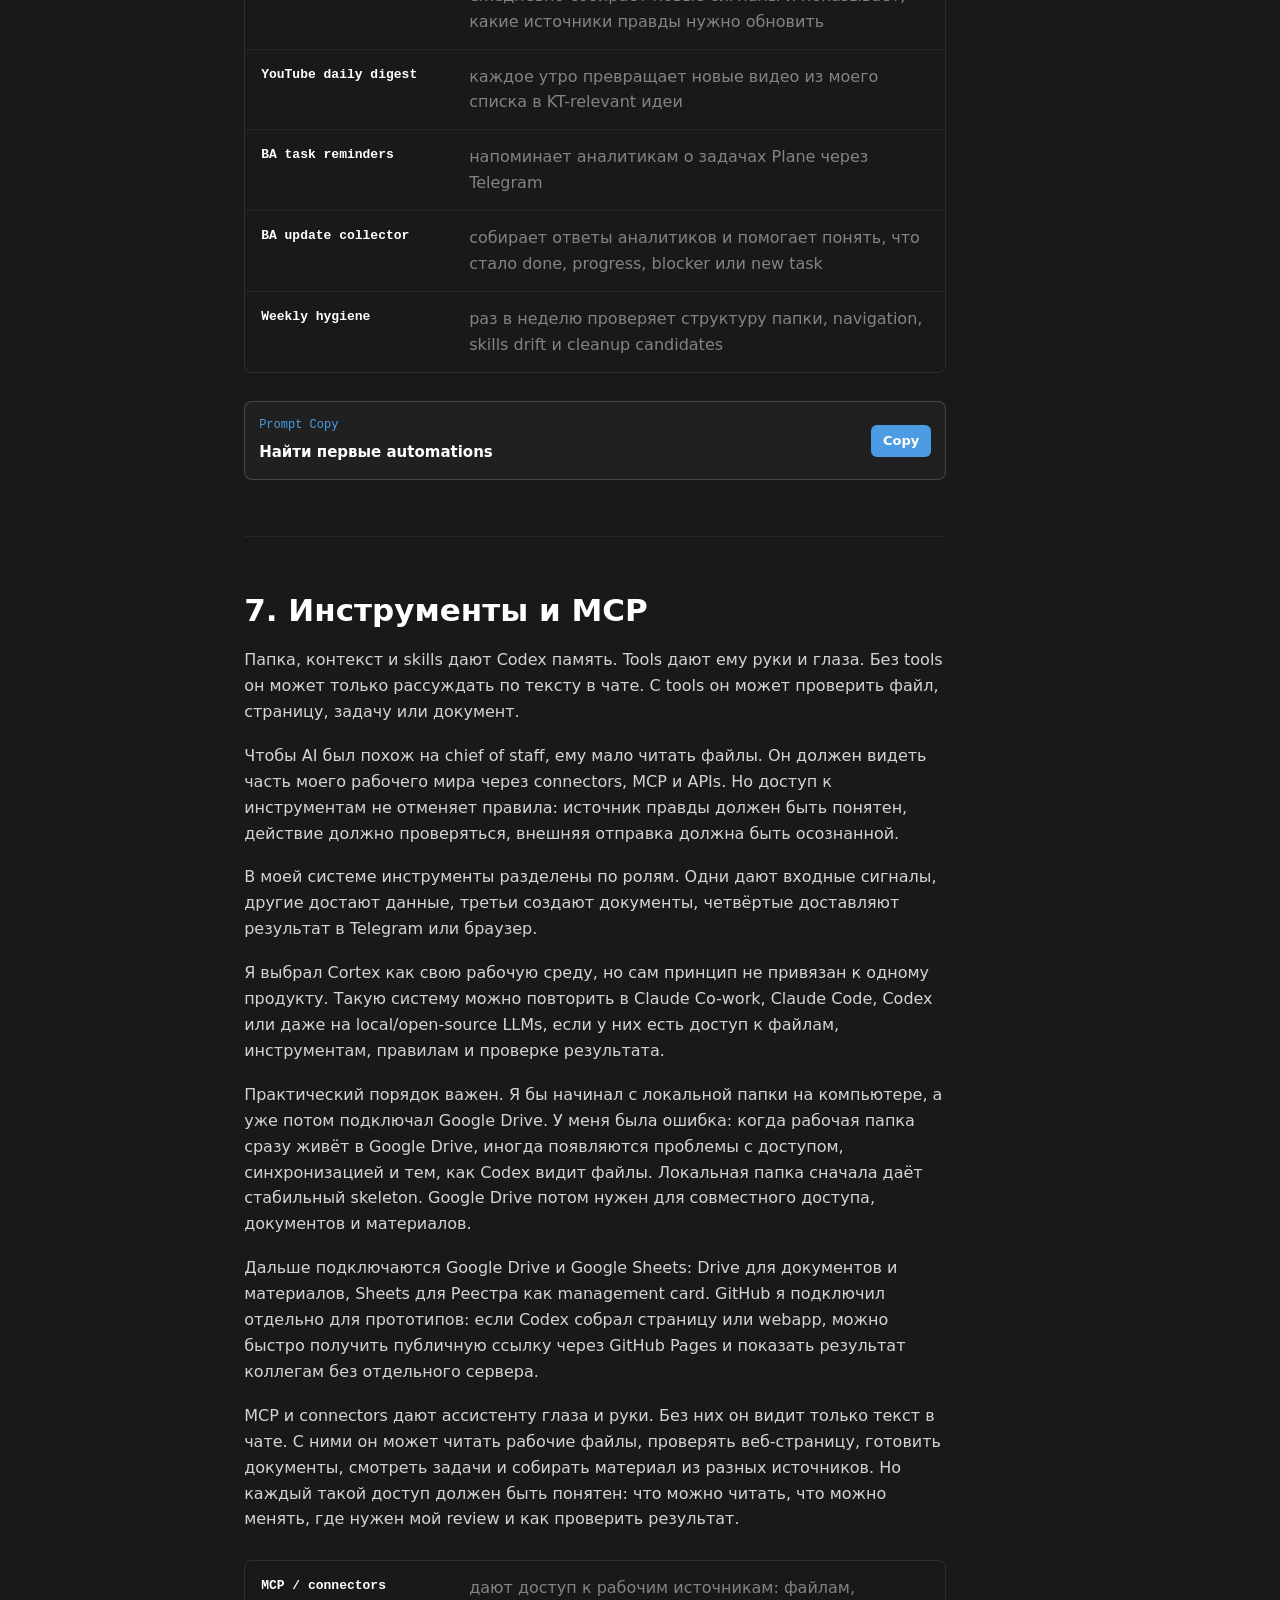
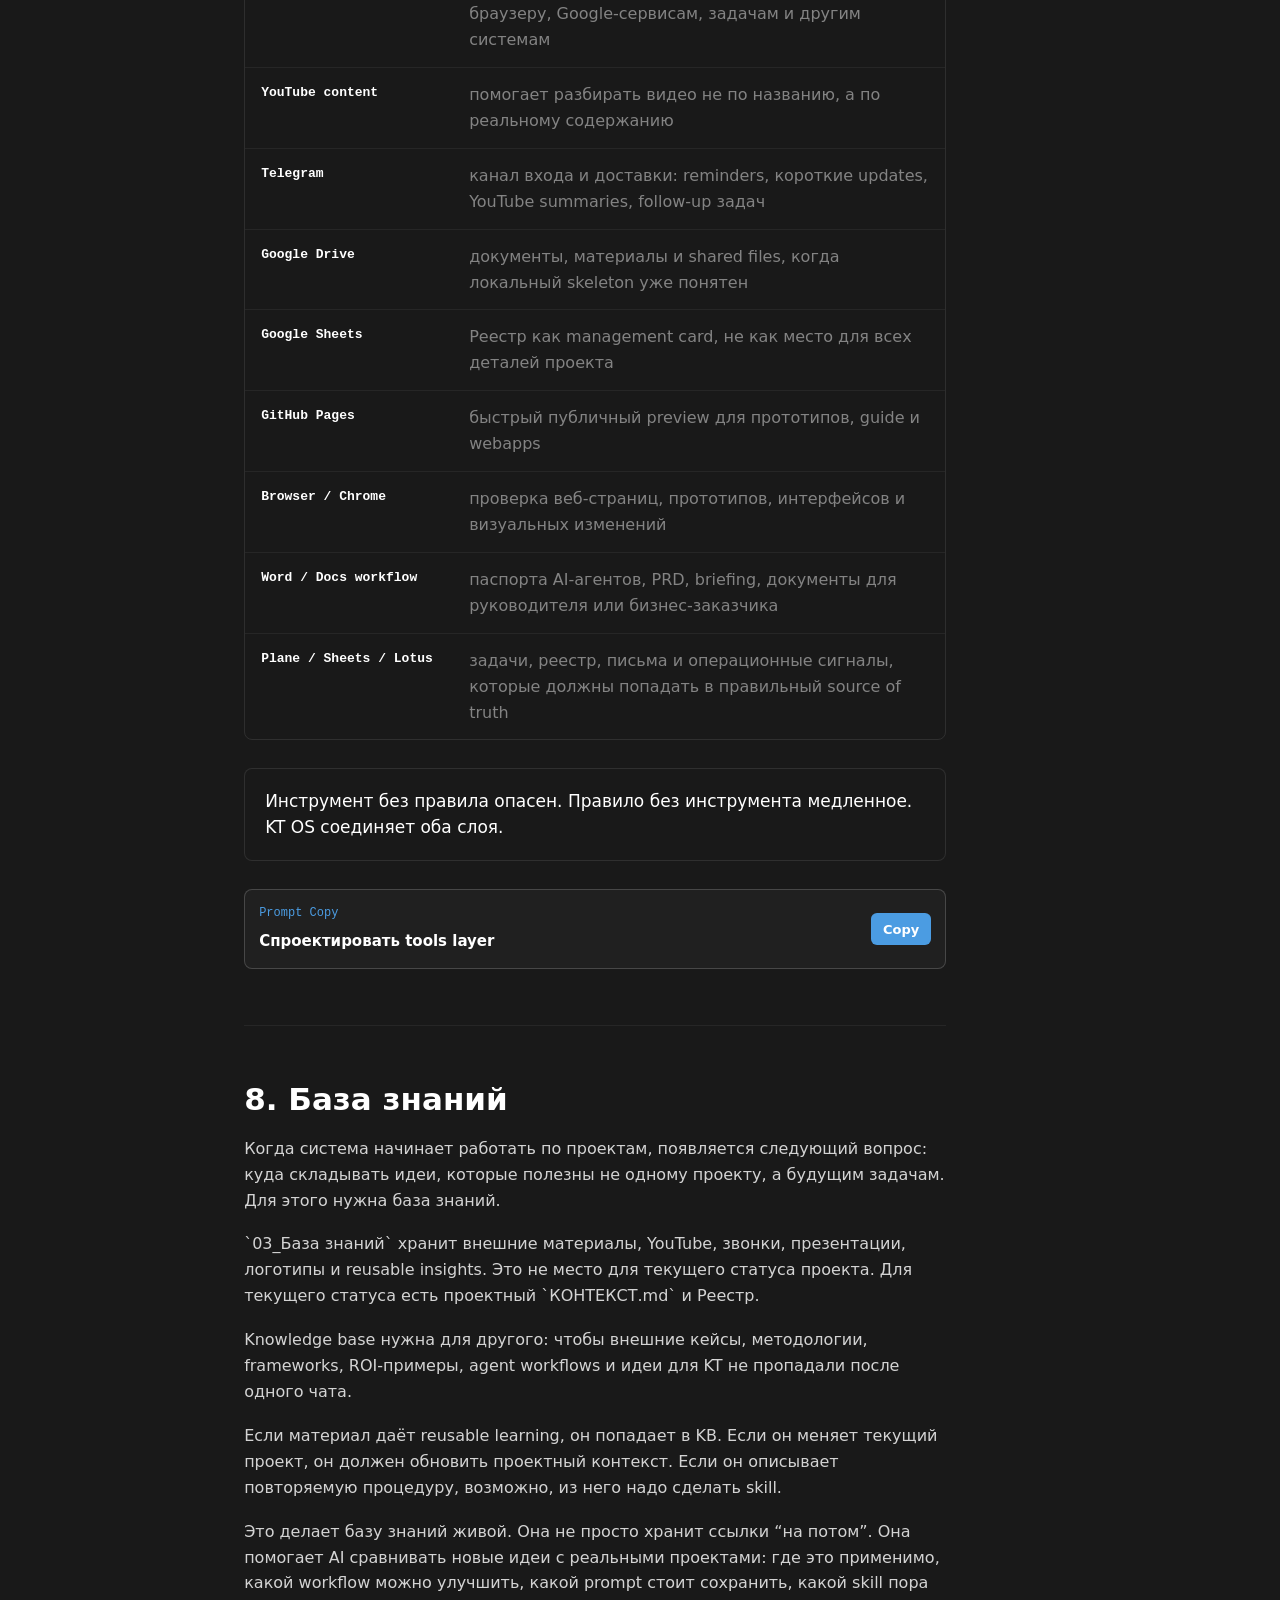
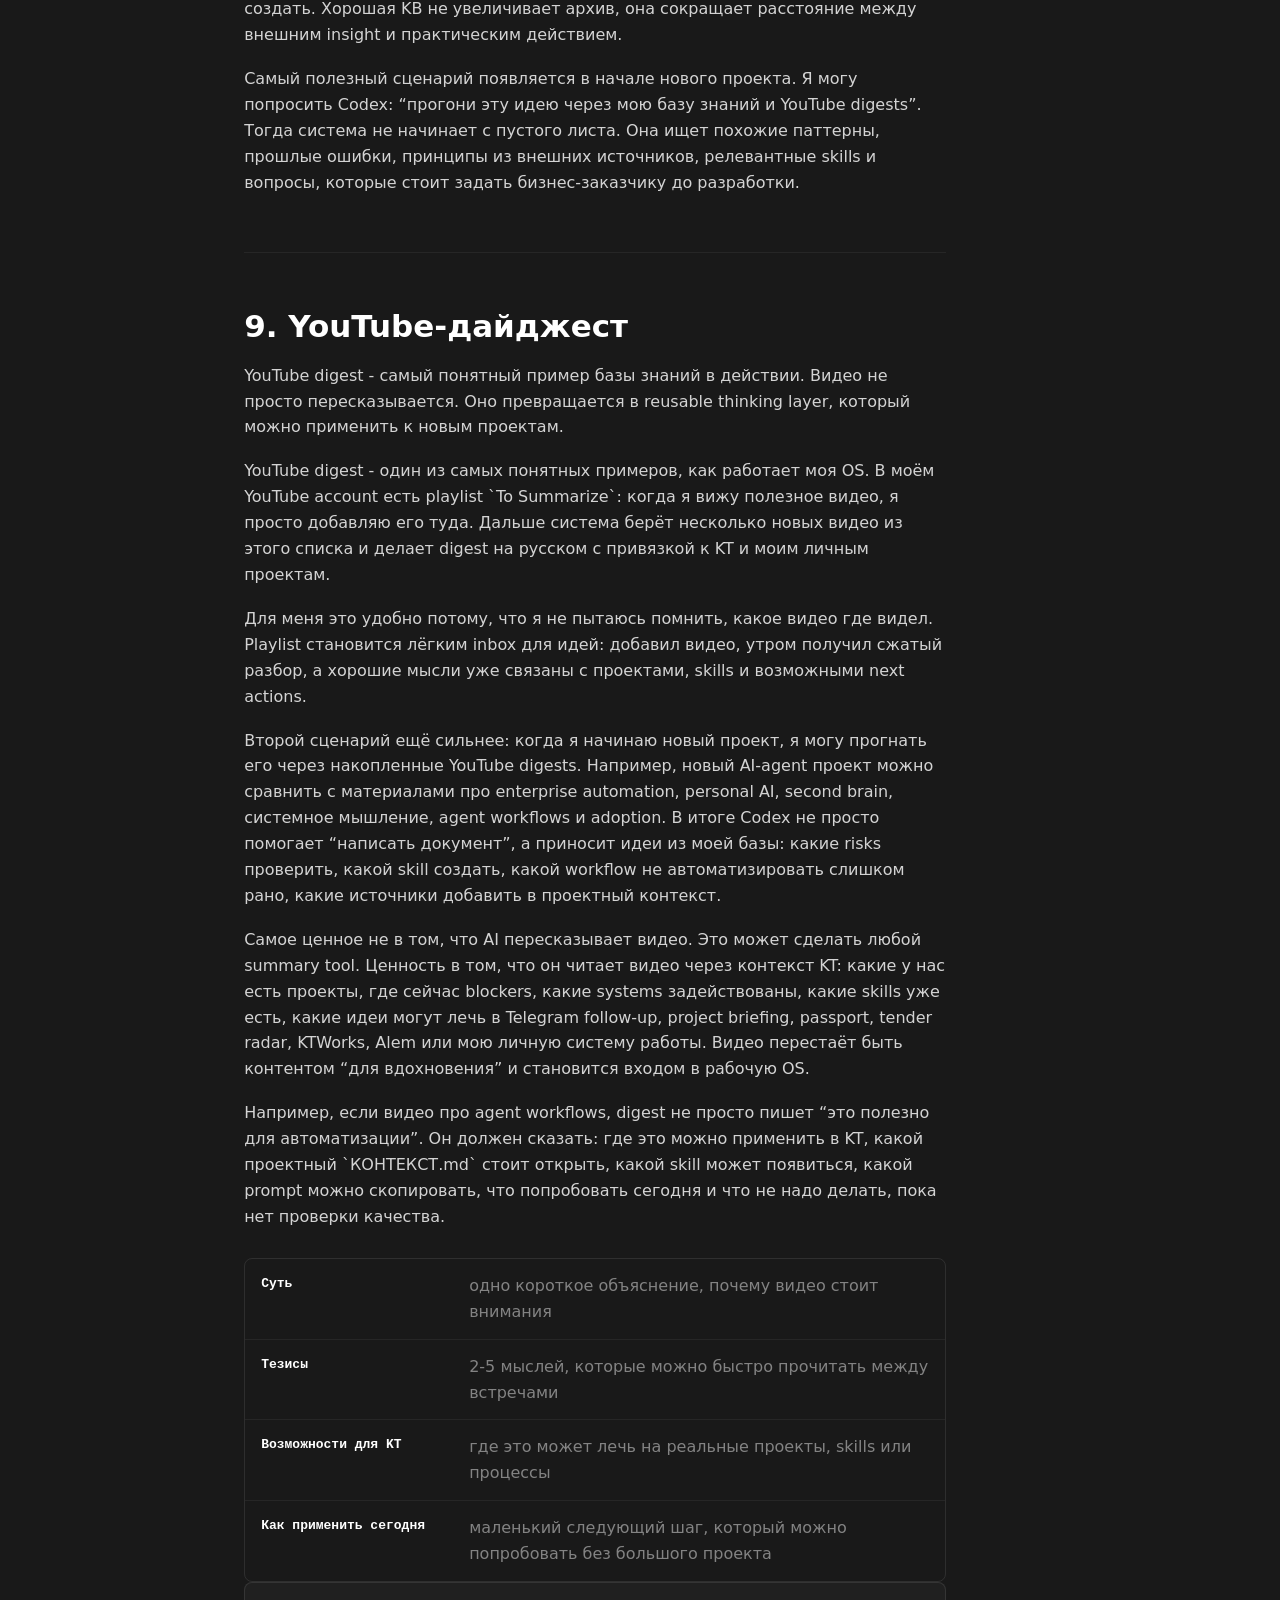
==== commit b44af271: "Fit KT OS guide rail prompt" ====
--- a/kt-os-guide/index.html
+++ b/kt-os-guide/index.html
@@ -5,7 +5,7 @@
     <meta name="viewport" content="width=device-width, initial-scale=1">
     <title>Codex OS для knowledge work</title>
     <meta name="description" content="Power-user guide по превращению Codex и рабочей папки в operating system для knowledge work: setup, workflows, skills, automations, база знаний и семидневный starter plan.">
-    <link rel="stylesheet" href="styles.css?v=20260608-guide7">
+    <link rel="stylesheet" href="styles.css?v=20260608-guide8">
   </head>
   <body>
     <div class="topbar">
@@ -713,6 +713,6 @@
     </div>
 
     <div class="copy-toast" role="status" aria-live="polite">Copied</div>
-    <script src="script.js?v=20260608-guide7"></script>
+    <script src="script.js?v=20260608-guide8"></script>
   </body>
 </html>
--- a/kt-os-guide/styles.css
+++ b/kt-os-guide/styles.css
@@ -199,11 +199,11 @@
 
 .agent-rail {
   position: sticky;
-  top: 72px;
+  top: 54px;
   align-self: start;
   min-width: 0;
-  max-height: calc(100vh - 88px);
-  padding: 64px 0 0;
+  max-height: calc(100vh - 62px);
+  padding: 24px 0 0;
   overflow: visible;
 }
 
@@ -908,7 +908,7 @@
 
 .rail-note {
   min-width: 0;
-  padding: 14px;
+  padding: 12px;
   border: 1px solid var(--border);
   border-radius: var(--radius-xl);
   background: var(--bg);
@@ -917,7 +917,7 @@
 .mobile-rail-note {
   display: none;
   min-width: 0;
-  padding: 14px;
+  padding: 12px;
   border: 1px solid var(--border);
   border-radius: var(--radius-xl);
   background: var(--bg);
@@ -932,23 +932,23 @@
 
 .rail-note h3,
 .mobile-rail-note h3 {
-  margin-top: 8px;
+  margin-top: 6px;
   color: var(--fg-strong);
   font-size: 16px;
-  line-height: 1.25;
+  line-height: 1.18;
 }
 
 .rail-note p,
 .mobile-rail-note p {
-  margin-top: 10px;
-  color: var(--fg-muted);
-  font-size: 13px;
-  line-height: 1.45;
+  margin-top: 8px;
+  color: var(--fg-muted);
+  font-size: 13px;
+  line-height: 1.28;
 }
 
 .rail-example {
-  margin: 10px 0 0;
-  padding: 10px;
+  margin: 8px 0 0;
+  padding: 8px;
   overflow: visible;
   max-height: none;
   border: 1px solid var(--border);
@@ -959,8 +959,8 @@
 .rail-example code {
   color: var(--fg);
   font-family: var(--font-mono);
-  font-size: 11px;
-  line-height: 1.26;
+  font-size: 10px;
+  line-height: 1.16;
   white-space: pre-wrap;
   overflow-wrap: anywhere;
 }
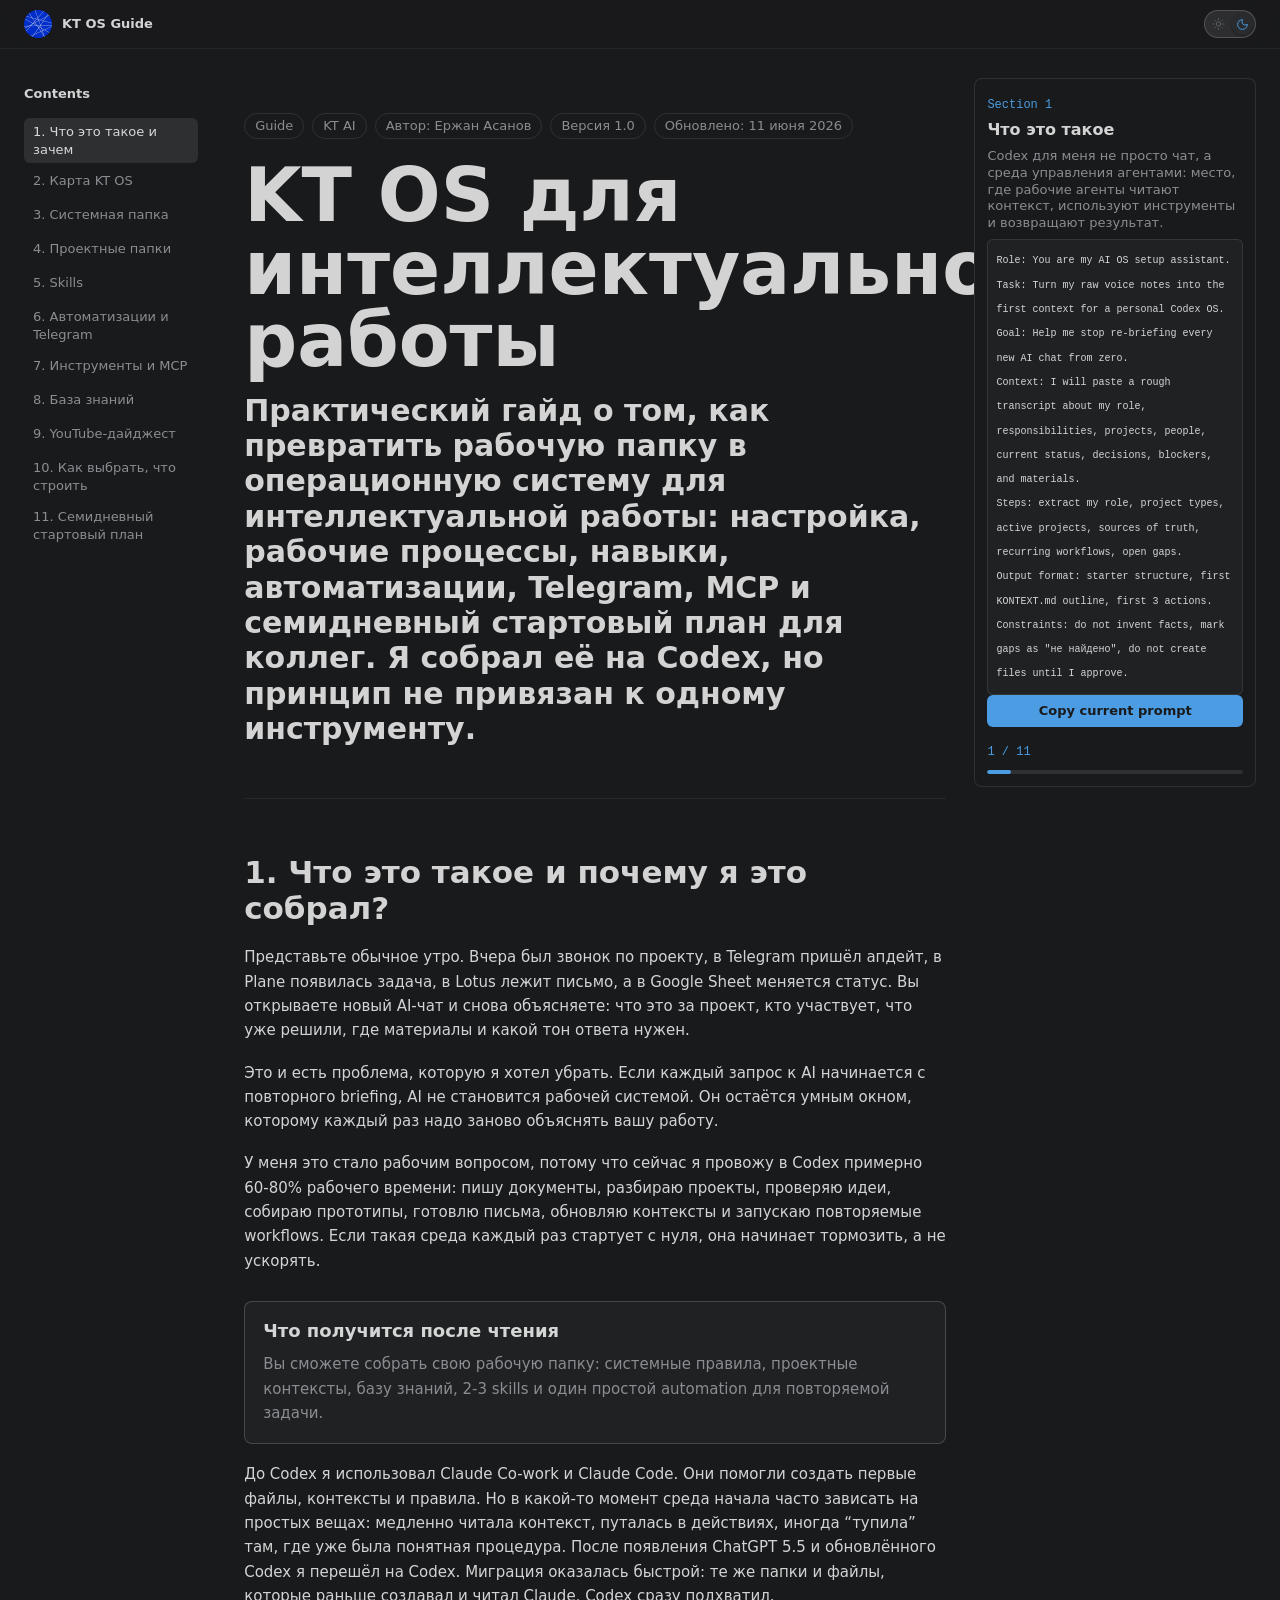
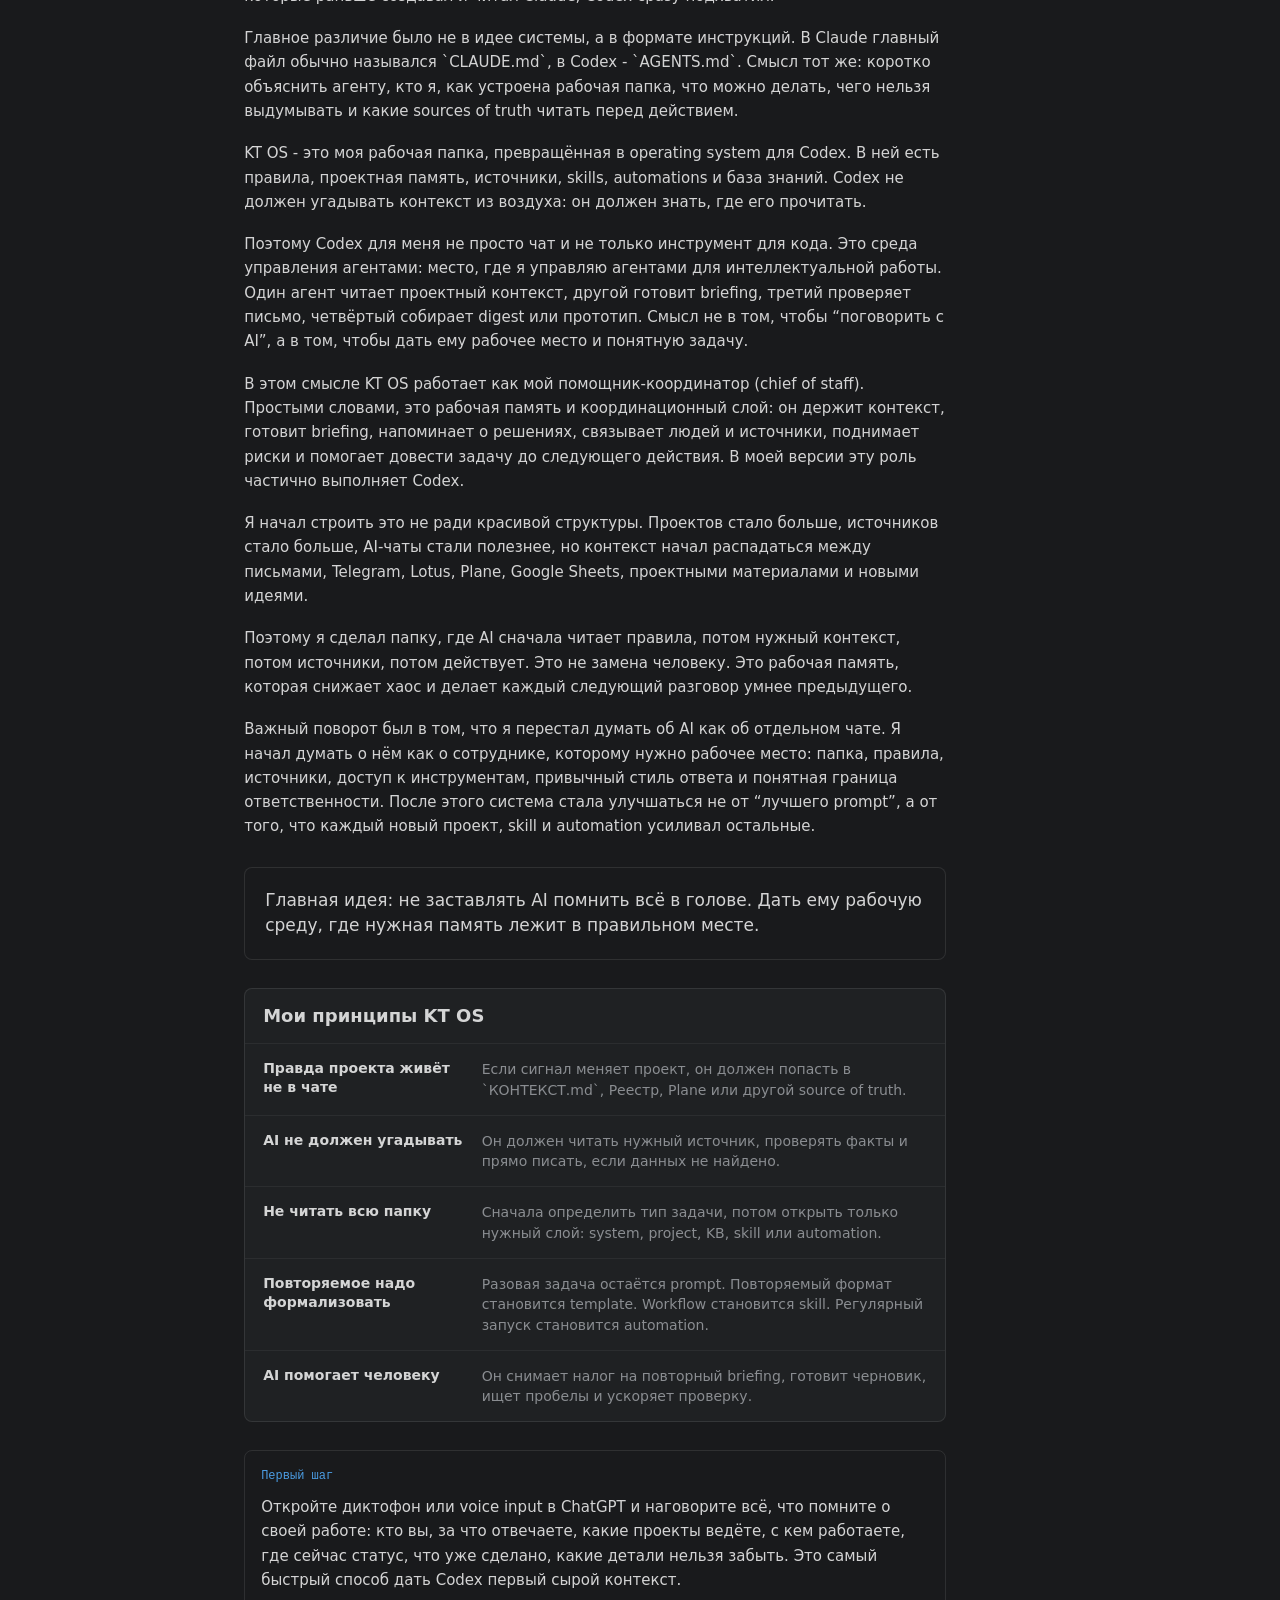
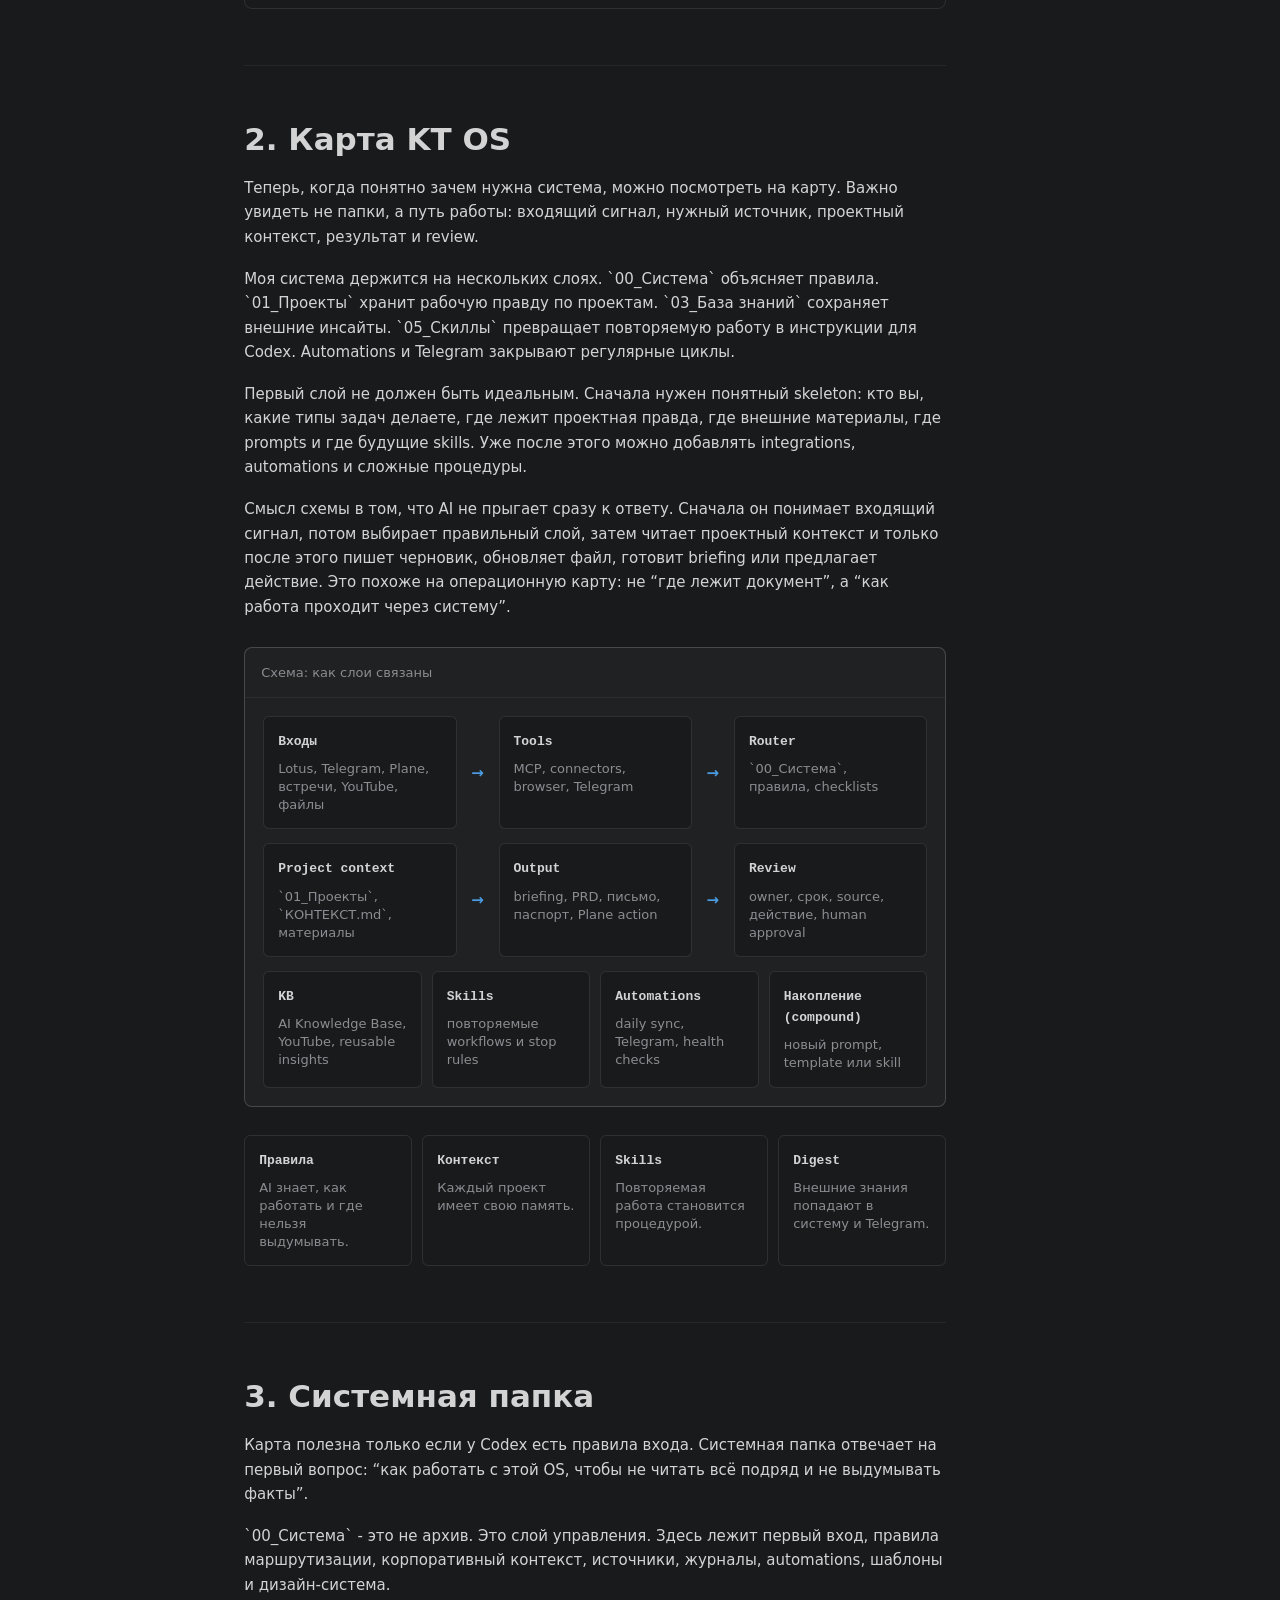
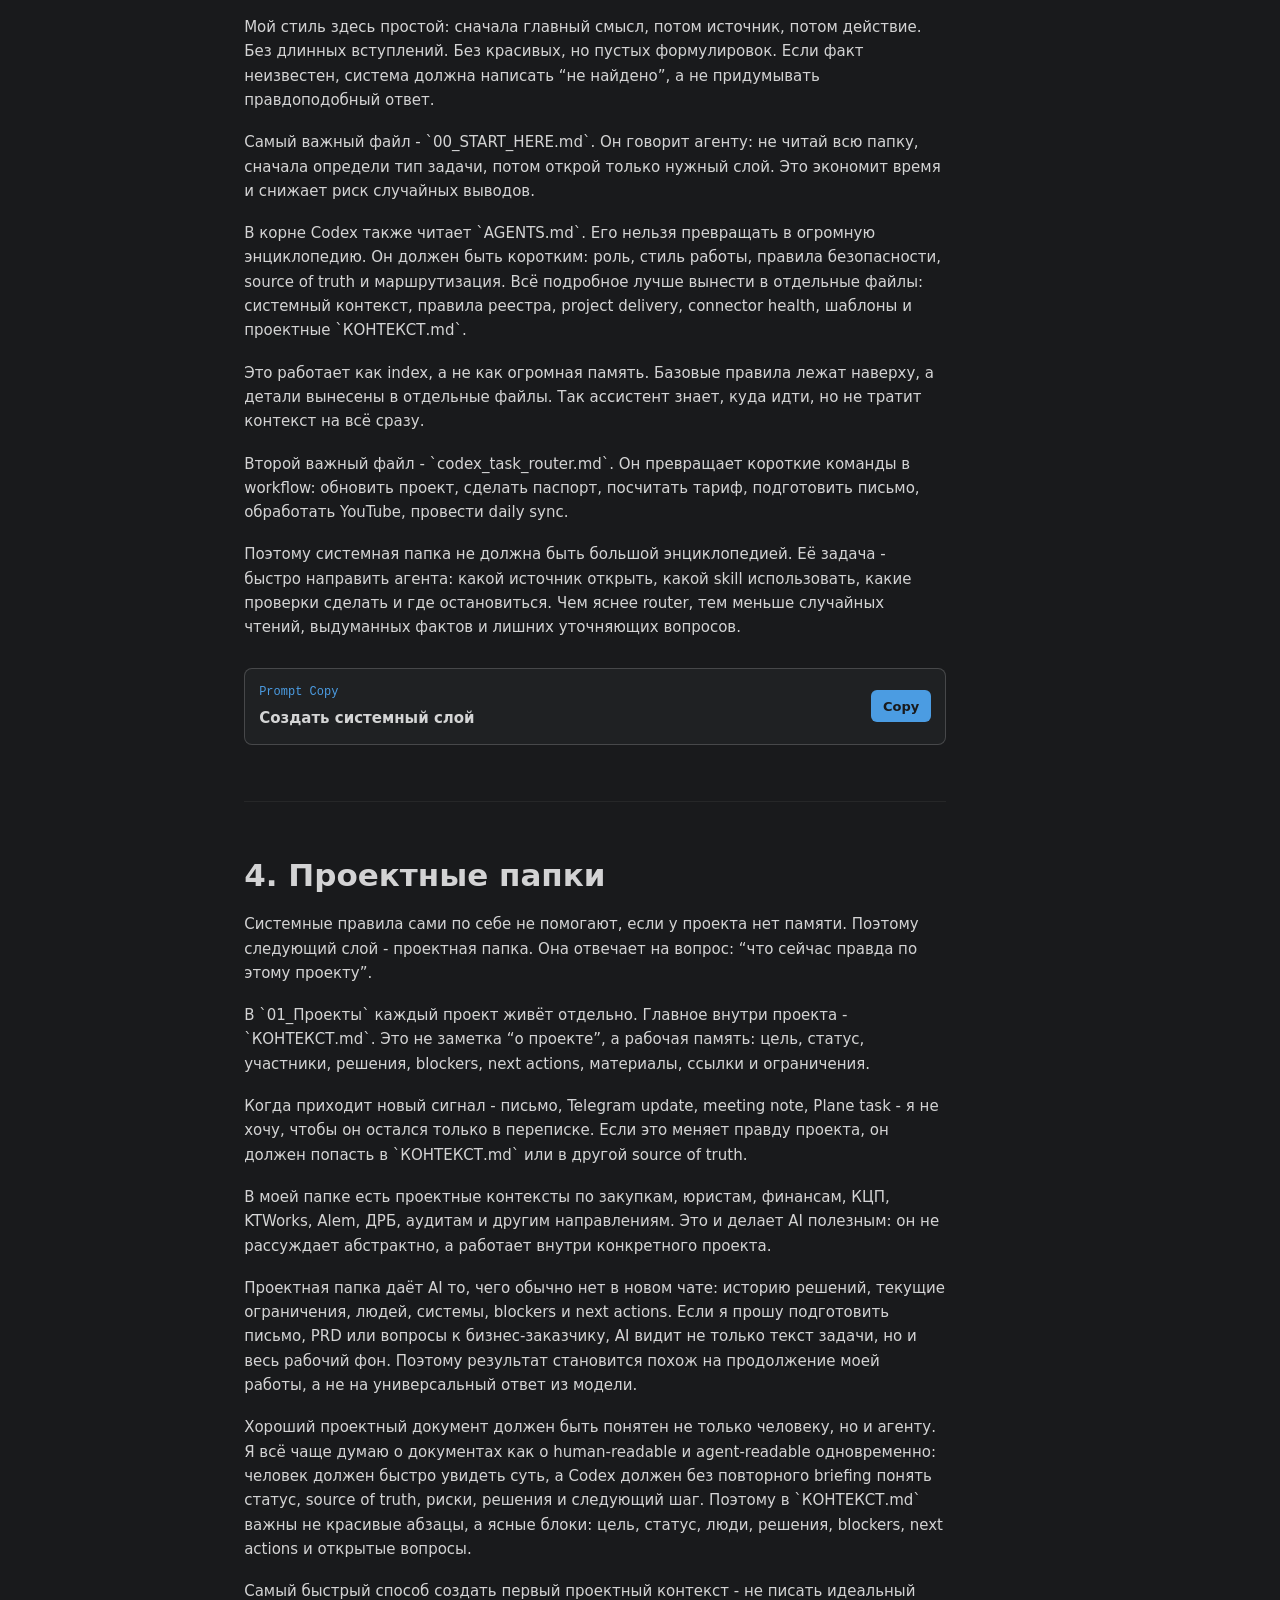
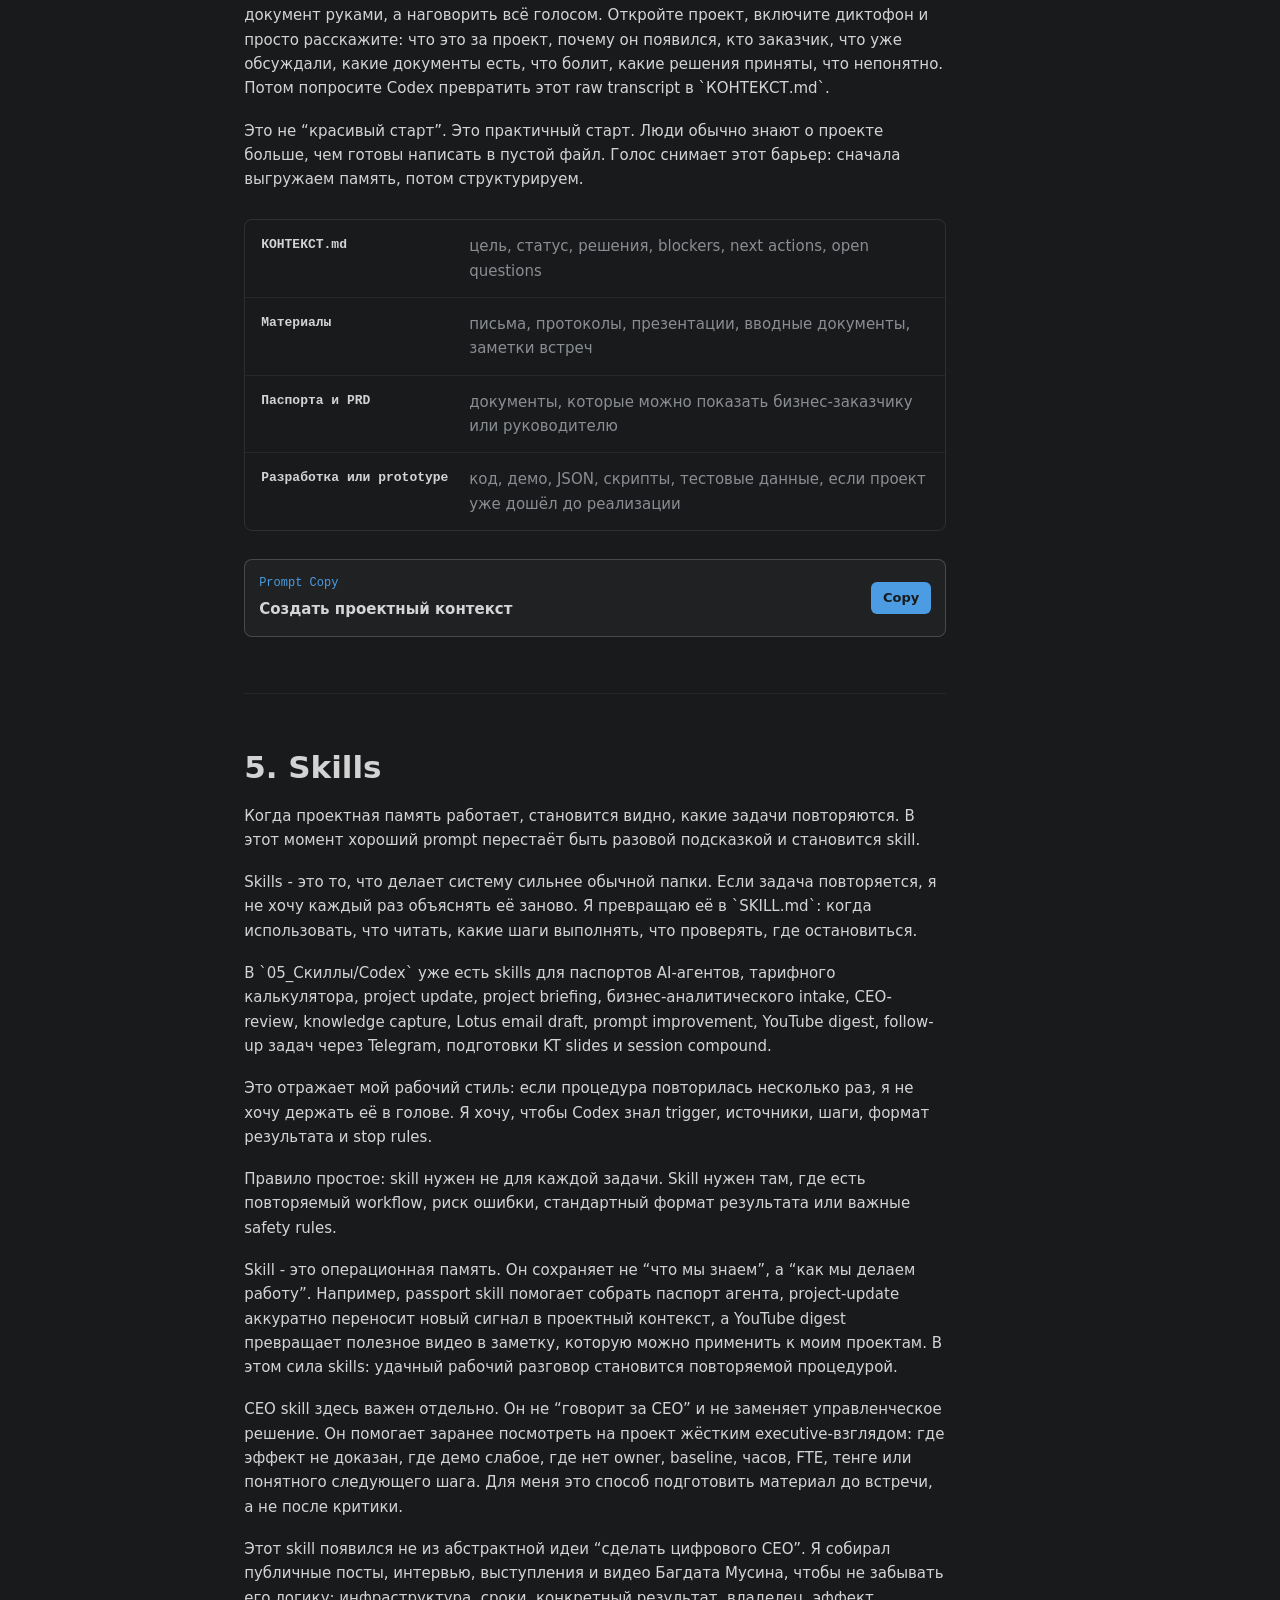
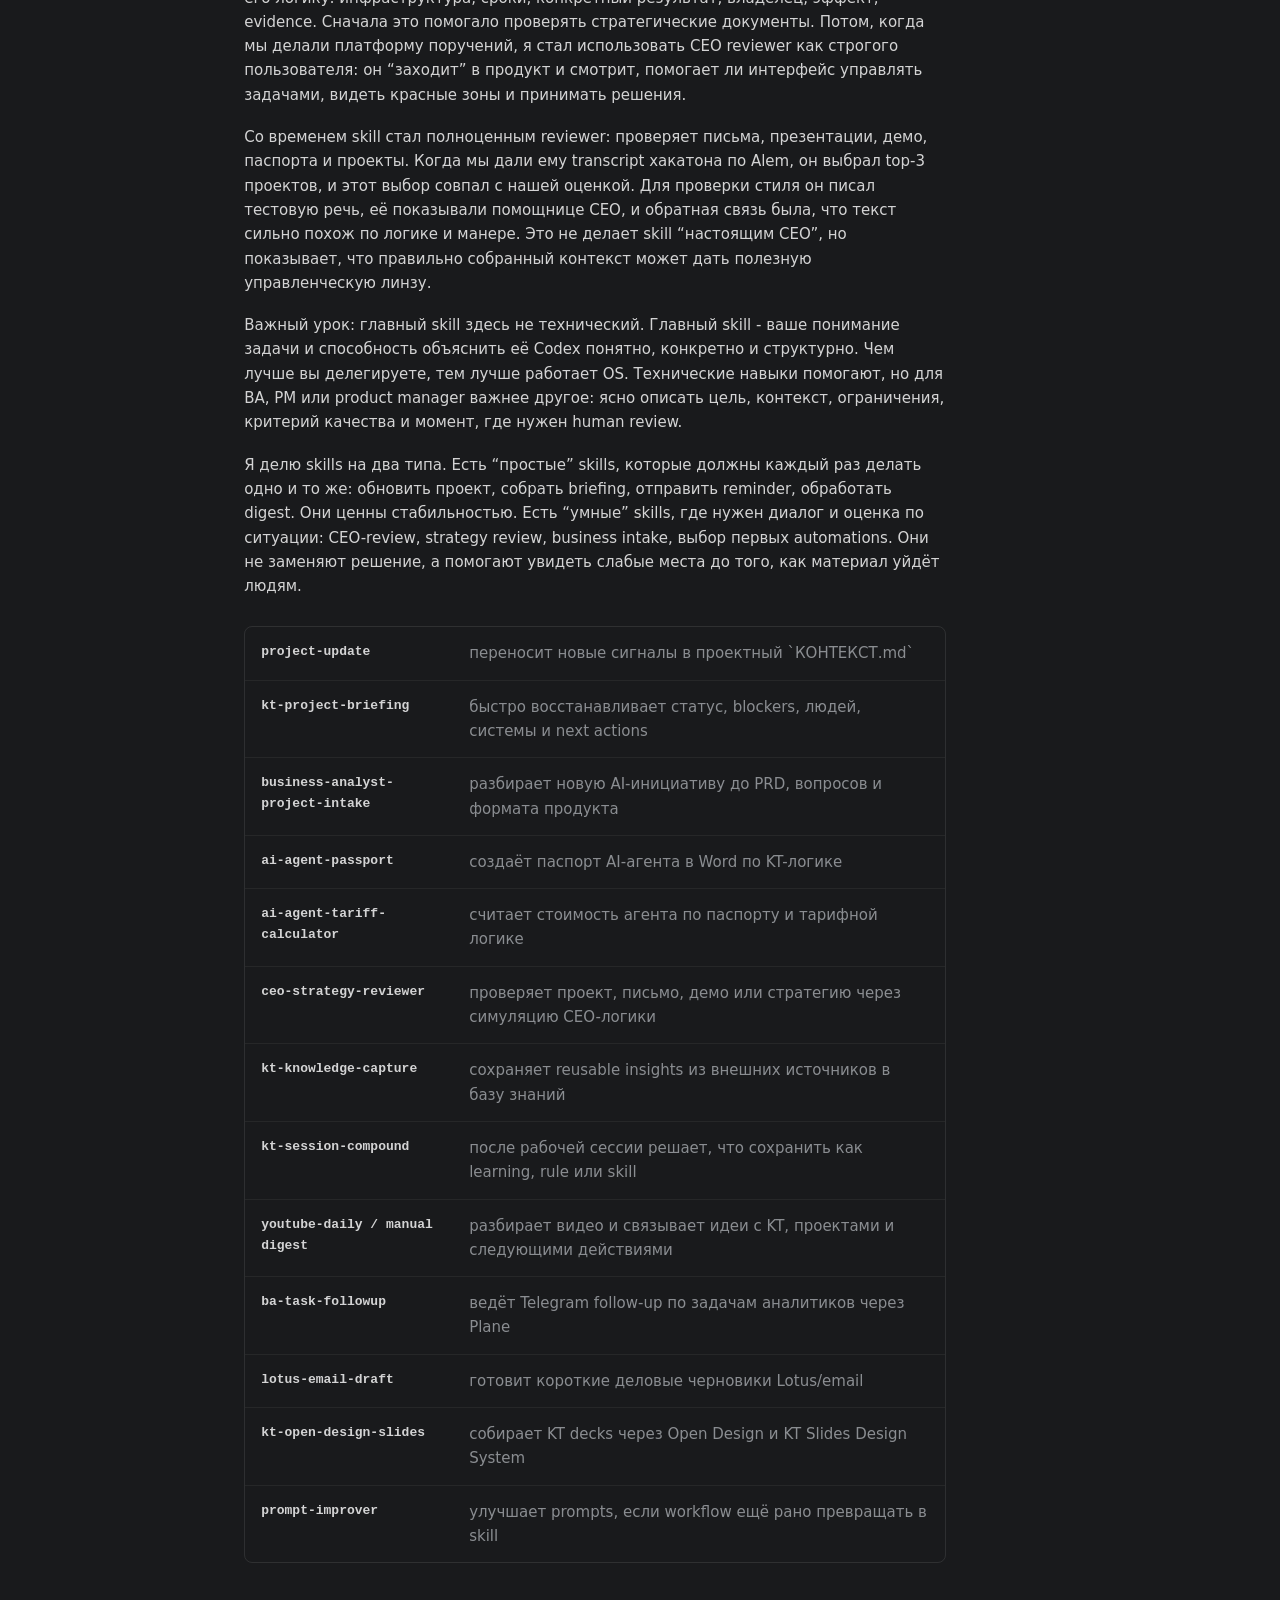
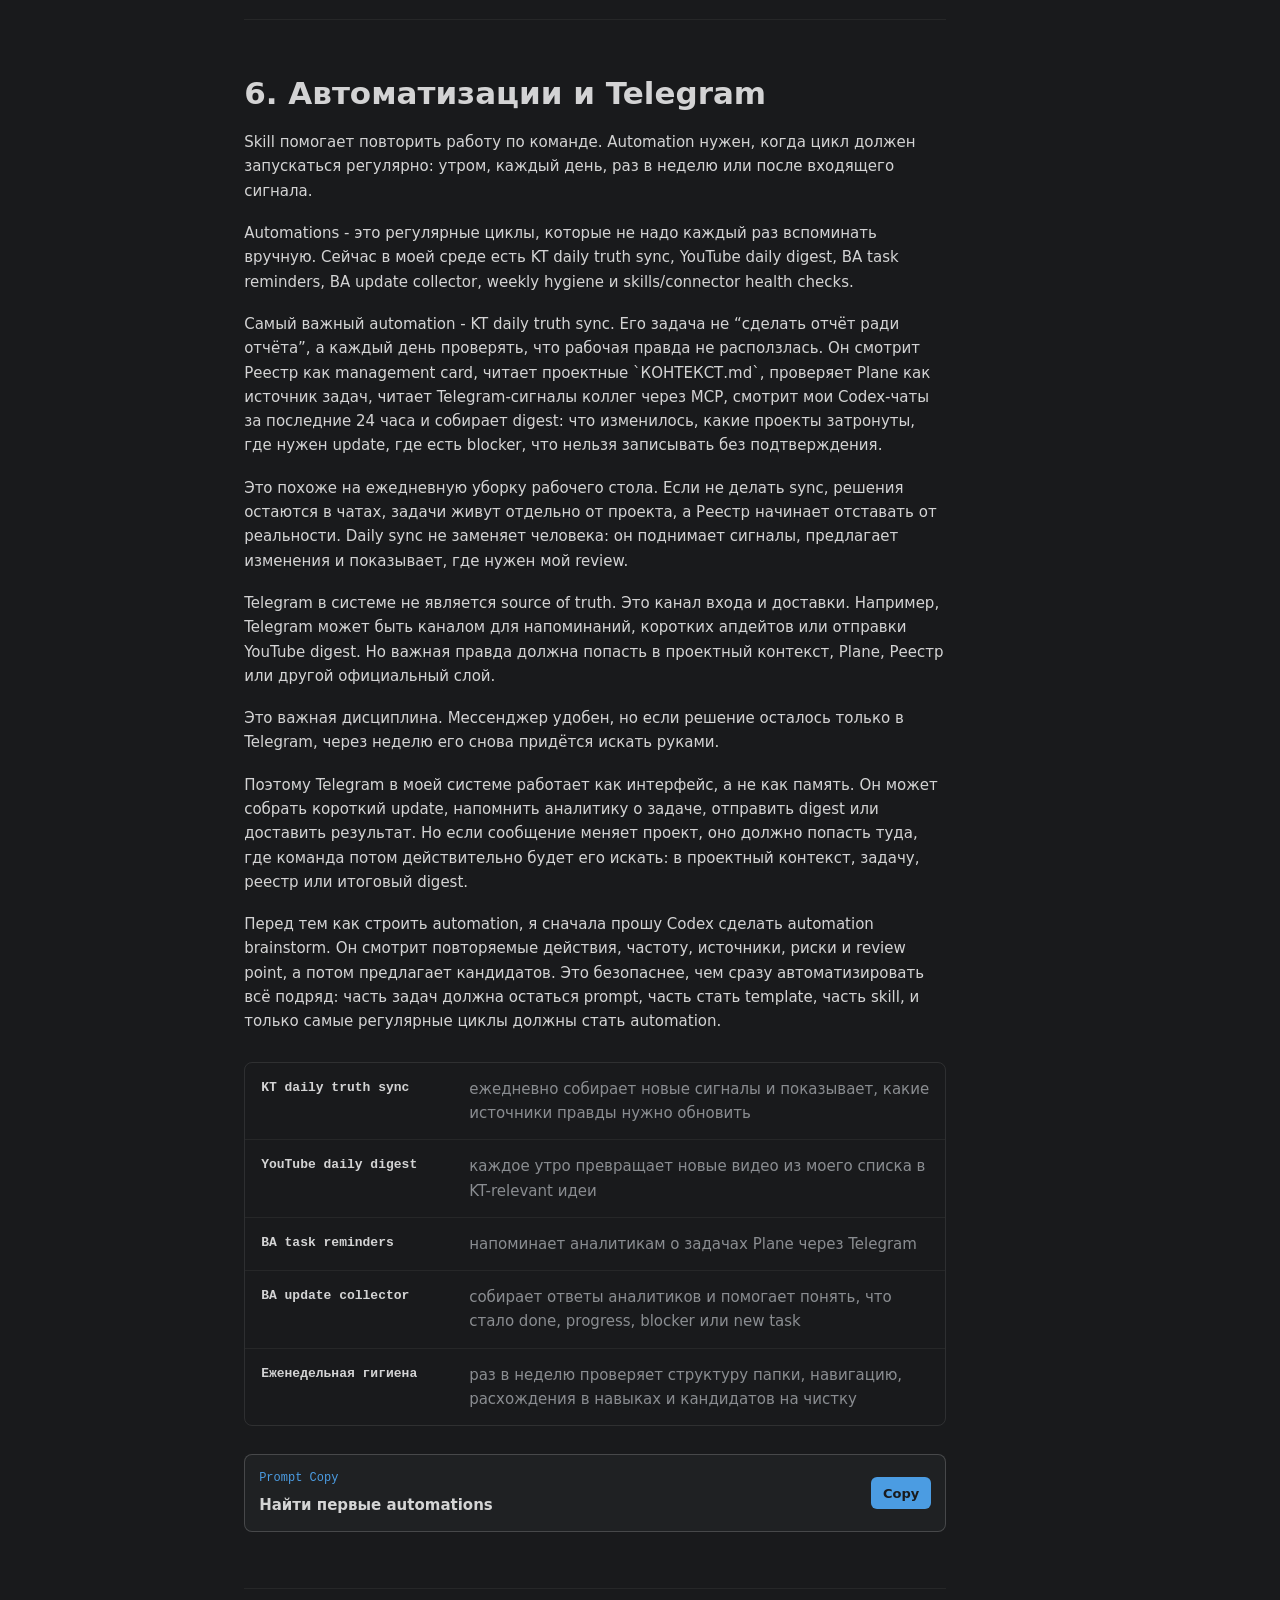
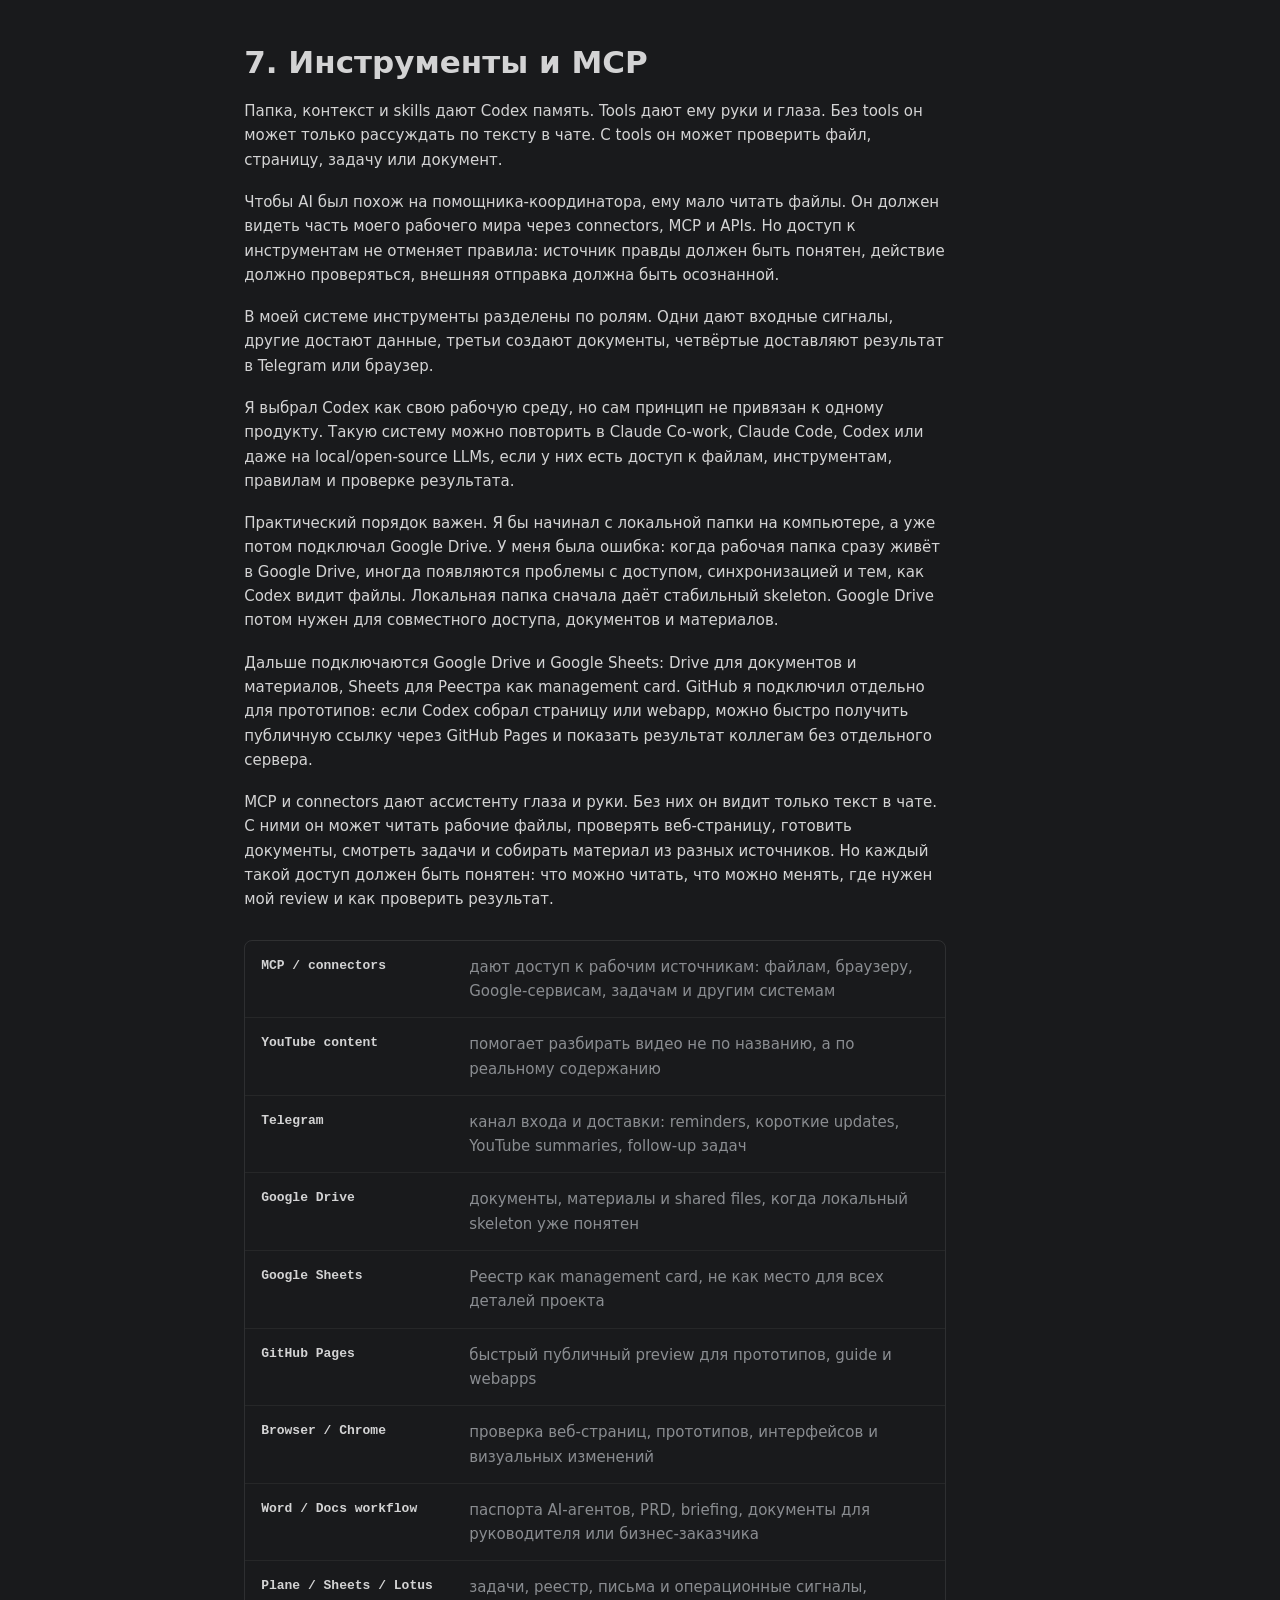
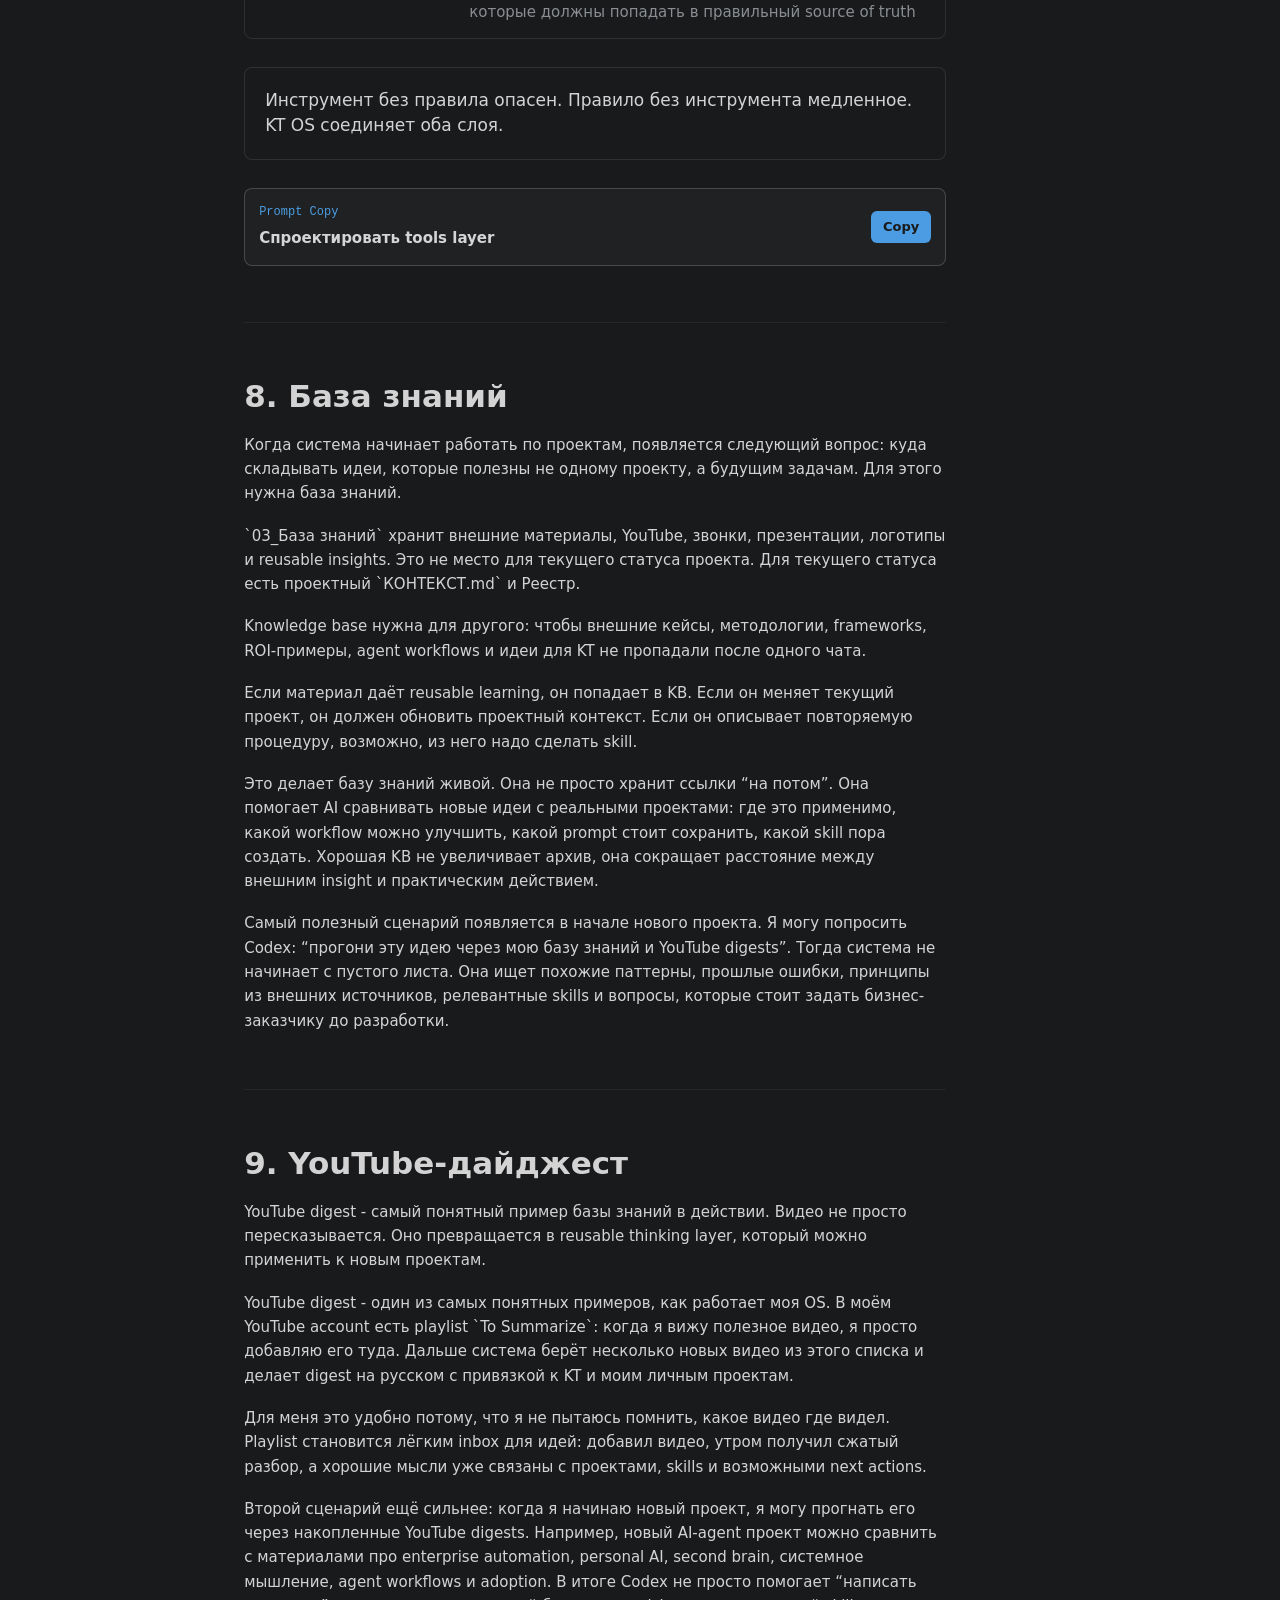
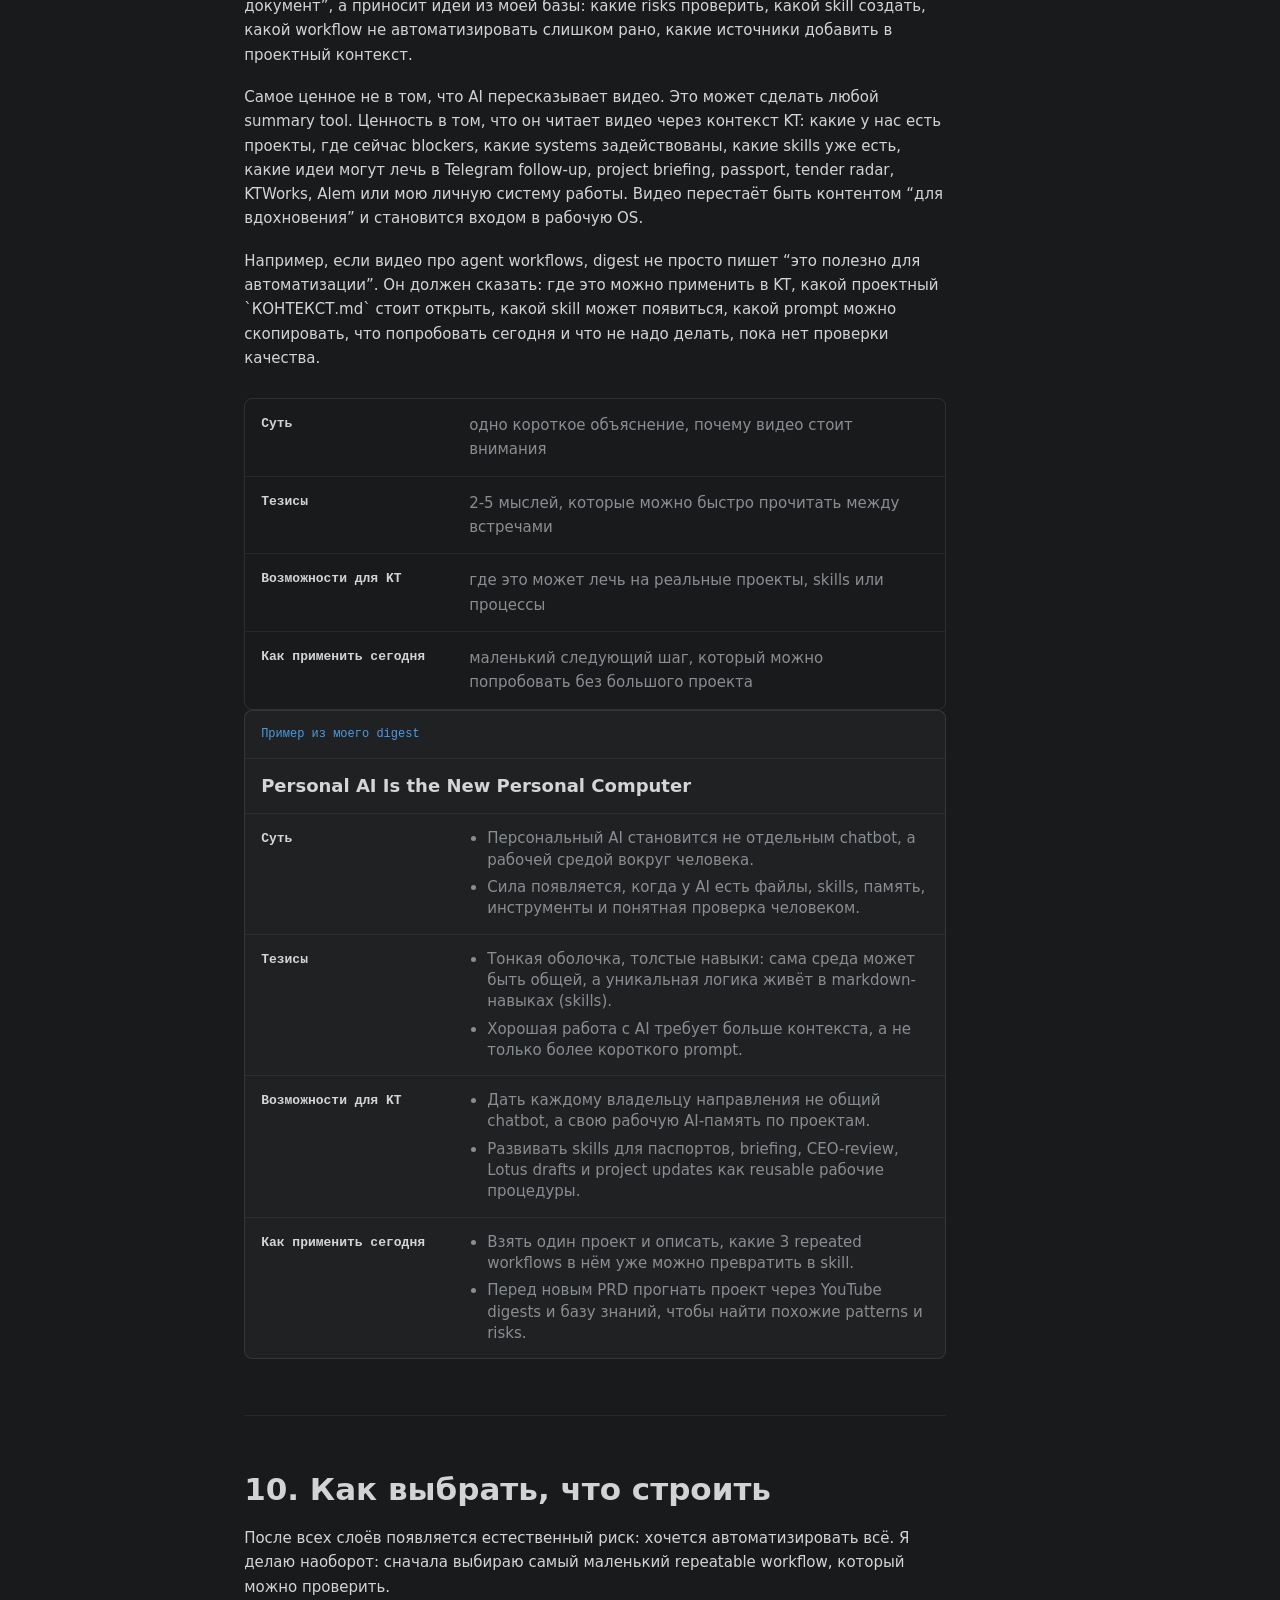
==== commit 65f4e766: "Migrate KT OS guide to DS v2" ====
--- a/kt-os-guide/index.html
+++ b/kt-os-guide/index.html
@@ -3,21 +3,26 @@
   <head>
     <meta charset="utf-8">
     <meta name="viewport" content="width=device-width, initial-scale=1">
-    <title>Codex OS для knowledge work</title>
-    <meta name="description" content="Power-user guide по превращению Codex и рабочей папки в operating system для knowledge work: setup, workflows, skills, automations, база знаний и семидневный starter plan.">
-    <link rel="stylesheet" href="styles.css?v=20260608-guide8">
+    <title>KT OS для интеллектуальной работы</title>
+    <meta name="description" content="Практический гайд о том, как превратить рабочую папку в операционную систему для интеллектуальной работы: настройка, рабочие процессы, навыки, автоматизации, база знаний и семидневный стартовый план. Движок — Codex.">
+    <link rel="stylesheet" href="assets/kt-ai-tokens.css?v=20260611-ds2">
+    <link rel="stylesheet" href="assets/kt-ai-components.css?v=20260611-ds2">
+    <link rel="stylesheet" href="styles.css?v=20260611-ds2">
   </head>
-  <body>
+  <body class="kt-ai-app">
     <div class="topbar">
       <div class="topbar-inner">
         <a class="topbar-brand" href="#top" aria-label="KT AI">
           <img src="assets/ktai.svg" alt="KT AI">
-          <span>Codex OS Guide</span>
+          <span>KT OS Guide</span>
         </a>
-        <button class="theme-toggle kt-ai-switch-toggle" type="button" aria-label="Переключить тему" title="Переключить тему" data-mode="dark">
-          <span class="switch-thumb" aria-hidden="true"></span>
-          <svg class="switch-icon switch-icon-sun" aria-hidden="true"><use href="assets/kt-ai-lucide-sprite.svg#sun"></use></svg>
-          <svg class="switch-icon switch-icon-moon" aria-hidden="true"><use href="assets/kt-ai-lucide-sprite.svg#moon"></use></svg>
+        <button class="kt-ai-theme-toggle" type="button" aria-label="Переключить тему" title="Переключить тему" data-mode="dark">
+          <svg class="tic tic-sun" aria-hidden="true"><use href="assets/kt-ai-lucide-sprite.svg#sun"></use></svg>
+          <svg class="tic tic-moon" aria-hidden="true"><use href="assets/kt-ai-lucide-sprite.svg#moon"></use></svg>
+          <span class="thumb" aria-hidden="true">
+            <svg class="ic ic-sun" aria-hidden="true"><use href="assets/kt-ai-lucide-sprite.svg#sun"></use></svg>
+            <svg class="ic ic-moon" aria-hidden="true"><use href="assets/kt-ai-lucide-sprite.svg#moon"></use></svg>
+          </span>
         </button>
       </div>
     </div>
@@ -37,7 +42,7 @@
             <a href="#knowledge">8. База знаний</a>
             <a href="#youtube">9. YouTube-дайджест</a>
             <a href="#choose">10. Как выбрать, что строить</a>
-            <a href="#copy">11. Семидневный starter plan</a>
+            <a href="#copy">11. Семидневный стартовый план</a>
           </nav>
         </div>
       </aside>
@@ -48,11 +53,11 @@
             <span>Guide</span>
             <span>KT AI</span>
             <span>Автор: Ержан Асанов</span>
-            <span>Версия 0.9</span>
-            <span>Обновлено: 8 июня 2026</span>
-          </div>
-          <h1>Codex OS для knowledge work</h1>
-          <p class="subtitle">Power-user guide о том, как превратить Codex и рабочую папку в operating system для knowledge work: setup, workflows, skills, automations, Telegram, MCP и семидневный starter plan для коллег.</p>
+            <span>Версия 1.0</span>
+            <span>Обновлено: 11 июня 2026</span>
+          </div>
+          <h1>KT OS для интеллектуальной работы</h1>
+          <p class="subtitle">Практический гайд о том, как превратить рабочую папку в операционную систему для интеллектуальной работы: настройка, рабочие процессы, навыки, автоматизации, Telegram, MCP и семидневный стартовый план для коллег. Я собрал её на Codex, но принцип не привязан к одному инструменту.</p>
         </header>
 
         <section id="story" class="section">
@@ -99,13 +104,13 @@
             он должен знать, где его прочитать.
           </p>
           <p>
-            Поэтому Codex для меня не просто чат и не только coding tool. Это agent management interface:
-            место, где я управляю агентами для knowledge work. Один агент читает проектный контекст, другой
+            Поэтому Codex для меня не просто чат и не только инструмент для кода. Это среда управления агентами:
+            место, где я управляю агентами для интеллектуальной работы. Один агент читает проектный контекст, другой
             готовит briefing, третий проверяет письмо, четвёртый собирает digest или прототип. Смысл не в том,
             чтобы “поговорить с AI”, а в том, чтобы дать ему рабочее место и понятную задачу.
           </p>
           <p>
-            В этом смысле KT OS работает как мой chief of staff. Простыми словами, это рабочая память и
+            В этом смысле KT OS работает как мой помощник-координатор (chief of staff). Простыми словами, это рабочая память и
             координационный слой: он держит контекст, готовит briefing, напоминает о решениях, связывает людей
             и источники, поднимает риски и помогает довести задачу до следующего действия. В моей версии эту роль
             частично выполняет Codex.
@@ -201,7 +206,7 @@
                 <div class="flow-node"><strong>KB</strong><span>AI Knowledge Base, YouTube, reusable insights</span></div>
                 <div class="flow-node"><strong>Skills</strong><span>повторяемые workflows и stop rules</span></div>
                 <div class="flow-node"><strong>Automations</strong><span>daily sync, Telegram, health checks</span></div>
-                <div class="flow-node"><strong>Compound</strong><span>новый prompt, template или skill</span></div>
+                <div class="flow-node"><strong>Накопление (compound)</strong><span>новый prompt, template или skill</span></div>
               </div>
             </div>
           </figure>
@@ -374,7 +379,7 @@
           <p>
             Я делю skills на два типа. Есть “простые” skills, которые должны каждый раз делать одно и то же:
             обновить проект, собрать briefing, отправить reminder, обработать digest. Они ценны стабильностью.
-            Есть “умные” skills, где нужен диалог и judgement: CEO-review, strategy review, business intake,
+            Есть “умные” skills, где нужен диалог и оценка по ситуации: CEO-review, strategy review, business intake,
             выбор первых automations. Они не заменяют решение, а помогают увидеть слабые места до того, как
             материал уйдёт людям.
           </p>
@@ -444,7 +449,7 @@
             <div><strong>YouTube daily digest</strong><span>каждое утро превращает новые видео из моего списка в KT-relevant идеи</span></div>
             <div><strong>BA task reminders</strong><span>напоминает аналитикам о задачах Plane через Telegram</span></div>
             <div><strong>BA update collector</strong><span>собирает ответы аналитиков и помогает понять, что стало done, progress, blocker или new task</span></div>
-            <div><strong>Weekly hygiene</strong><span>раз в неделю проверяет структуру папки, navigation, skills drift и cleanup candidates</span></div>
+            <div><strong>Еженедельная гигиена</strong><span>раз в неделю проверяет структуру папки, навигацию, расхождения в навыках и кандидатов на чистку</span></div>
           </div>
           <div class="prompt-block" data-prompt="Role: Codex OS automation reviewer. Task: look at my current work folder and suggest the first automations I should build. Goal: find repeated work that is useful, safe, and easy to review. Context: I may be starting from a blank folder or an early Codex OS. If folders exist, inspect AGENTS.md, START_HERE.md, project contexts, skills, and recent notes. If not, ask for my role, projects, and repeated tasks. Steps: identify repeated tasks; separate prompts, templates, skills, and automations; define inputs, source of truth, output, review point, and risk; mark what should not be automated yet. Output format: Top 5 candidates, why it matters, source of truth, human review point, first safe version. Constraints: do not create files, send messages, or change automations without approval. Do not invent tools or integrations I do not have.">
             <div><span>Prompt Copy</span><strong>Найти первые automations</strong></div>
@@ -459,7 +464,7 @@
             рассуждать по тексту в чате. С tools он может проверить файл, страницу, задачу или документ.
           </p>
           <p>
-            Чтобы AI был похож на chief of staff, ему мало читать файлы. Он должен видеть часть моего рабочего
+            Чтобы AI был похож на помощника-координатора, ему мало читать файлы. Он должен видеть часть моего рабочего
             мира через connectors, MCP и APIs. Но доступ к инструментам не отменяет правила: источник правды
             должен быть понятен, действие должно проверяться, внешняя отправка должна быть осознанной.
           </p>
@@ -468,7 +473,7 @@
             третьи создают документы, четвёртые доставляют результат в Telegram или браузер.
           </p>
           <p>
-            Я выбрал Cortex как свою рабочую среду, но сам принцип не привязан к одному продукту. Такую систему
+            Я выбрал Codex как свою рабочую среду, но сам принцип не привязан к одному продукту. Такую систему
             можно повторить в Claude Co-work, Claude Code, Codex или даже на local/open-source LLMs, если у них
             есть доступ к файлам, инструментам, правилам и проверке результата.
           </p>
@@ -590,7 +595,7 @@
             <span>Пример из моего digest</span>
             <h3>Personal AI Is the New Personal Computer</h3>
             <div><strong>Суть</strong><ul><li>Персональный AI становится не отдельным chatbot, а рабочей средой вокруг человека.</li><li>Сила появляется, когда у AI есть файлы, skills, память, инструменты и понятная проверка человеком.</li></ul></div>
-            <div><strong>Тезисы</strong><ul><li>“Thin harness, fat skills”: сама среда может быть общей, а уникальная логика живёт в markdown-skills.</li><li>Хорошая работа с AI требует больше контекста, а не только более короткого prompt.</li></ul></div>
+            <div><strong>Тезисы</strong><ul><li>Тонкая оболочка, толстые навыки: сама среда может быть общей, а уникальная логика живёт в markdown-навыках (skills).</li><li>Хорошая работа с AI требует больше контекста, а не только более короткого prompt.</li></ul></div>
             <div><strong>Возможности для KT</strong><ul><li>Дать каждому владельцу направления не общий chatbot, а свою рабочую AI-память по проектам.</li><li>Развивать skills для паспортов, briefing, CEO-review, Lotus drafts и project updates как reusable рабочие процедуры.</li></ul></div>
             <div><strong>Как применить сегодня</strong><ul><li>Взять один проект и описать, какие 3 repeated workflows в нём уже можно превратить в skill.</li><li>Перед новым PRD прогнать проект через YouTube digests и базу знаний, чтобы найти похожие patterns и risks.</li></ul></div>
           </div>
@@ -632,14 +637,14 @@
             В начале будет много нервных моментов. Иногда кажется, что Codex “тупой” или не понимает очевидное.
             Чаще всего причина не в модели, а в плохом контексте, длинной неструктурной инструкции, неясном
             source of truth или отсутствии проверки результата. Это нормальная часть сборки OS. Skills будут
-            ломаться, prompts будут drift-ить, connectors иногда будут падать. Систему нужно поддерживать,
+            ломаться, prompts будут со временем расходиться с задачей, connectors иногда будут падать. Систему нужно поддерживать,
             как любой рабочий процесс.
           </p>
           <div class="layer-table">
             <div><strong>Shelf audit</strong><span>вернуться к задачам, которые раньше были “слишком долго”, “слишком дорого” или “я не умею”</span></div>
             <div><strong>Verify before build</strong><span>до сборки решить, как проверить результат. Если проверить нельзя, не автоматизировать</span></div>
             <div><strong>Для кого / не для кого</strong><span>строить сначала под себя и свои проекты. Не пытаться сразу сделать универсальную систему для всех</span></div>
-            <div><strong>Middle-to-middle</strong><span>человек задаёт рамку в начале, AI делает середину, человек проверяет и подписывает результат в конце</span></div>
+            <div><strong>Человек в начале и в конце</strong><span>человек задаёт рамку в начале, AI делает середину, человек проверяет и подписывает результат в конце</span></div>
             <div><strong>Top model first</strong><span>сначала доказать, что гипотеза работает на сильной модели, потом оптимизировать стоимость, скорость и deployment</span></div>
           </div>
           <div class="mode-grid">
@@ -713,6 +718,6 @@
     </div>
 
     <div class="copy-toast" role="status" aria-live="polite">Copied</div>
-    <script src="script.js?v=20260608-guide8"></script>
+    <script src="script.js?v=20260611-ds2"></script>
   </body>
 </html>
--- a/kt-os-guide/assets/kt-ai-tokens.css
+++ b/kt-os-guide/assets/kt-ai-tokens.css
@@ -0,0 +1,340 @@
+/* AUTOGENERATED из tokens.json v3.0.0 — НЕ ПРАВИТЬ РУКАМИ.
+ * Пересборка: python3 scripts/build_tokens.py
+ * Канон: 00_Система/08_Дизайн-система/DESIGN.md */
+
+
+@layer kt-tokens {
+
+/* TIER 1. PRIMITIVES — в продуктовом CSS не использовать */
+:root {
+  --kt-blue-300: #84c5f0;
+  --kt-blue-400: #4b9ce2;
+  --kt-blue-500: #0096d7;
+  --kt-blue-600: #0077c8;
+  --kt-blue-700: #075985;
+  --kt-gray-950: #0e0f10;
+  --kt-gray-900: #191a1c;
+  --kt-gray-850: #1f2123;
+  --kt-gray-800: #232527;
+  --kt-gray-750: #292b2e;
+  --kt-gray-700: #323539;
+  --kt-gray-25: #fcfcfb;
+  --kt-gray-50: #f7f7f5;
+  --kt-gray-100: #efefed;
+  --kt-gray-200: #e3e3e0;
+  --kt-ink-900: #1f2328;
+  --kt-ink-700: #374151;
+  --kt-ink-600: #687076;
+  --kt-ink-400: #9aa0a6;
+  --kt-white-a04: #ffffff0a;
+  --kt-white-a06: #ffffff0e;
+  --kt-white-a09: #ffffff18;
+  --kt-white-a11: #ffffff1c;
+  --kt-white-a18: #ffffff2d;
+  --kt-white-a81: #ffffffcf;
+  --kt-black-a04: #1f23280a;
+  --kt-black-a06: #1f23280f;
+  --kt-black-a08: #1f232814;
+  --kt-black-a16: #1f232829;
+  --kt-black-a32: #00000052;
+  --kt-black-a55: #0000008c;
+  --kt-green-300: #97d2a5;
+  --kt-green-a22: #4ea16938;
+  --kt-orange-300: #ffa86e;
+  --kt-orange-a20: #fa822733;
+  --kt-red-300: #ff9990;
+  --kt-red-a24: #e369603d;
+  --kt-blue-a22: #4e9cca38;
+  --kt-purple-300: #c7a2e8;
+  --kt-purple-a22: #9a6db838;
+  --kt-gray-300: #d5d7d9;
+  --kt-grayc-a20: #979a9b33;
+  --kt-green-700: #166534;
+  --kt-green-a13: #16a34a20;
+  --kt-orange-700: #b45309;
+  --kt-orange-a14: #f9731624;
+  --kt-red-700: #991b1b;
+  --kt-red-a13: #dc262620;
+  --kt-blue-a14: #0284c724;
+  --kt-purple-700: #5b21b6;
+  --kt-purple-a13: #7c3aed20;
+  --kt-grayc-a10: #6b72801a;
+  --kt-chart-blue: #1683f3;
+  --kt-chart-green: #34a853;
+  --kt-chart-orange: #ff6a00;
+  --kt-chart-salmon: #d2785f;
+  --kt-chart-pink: #ea2f6b;
+  --kt-chart-red: #ef4444;
+  --kt-ai-space-0: 0;
+  --kt-ai-space-1: 2px;
+  --kt-ai-space-2: 4px;
+  --kt-ai-space-3: 6px;
+  --kt-ai-space-4: 8px;
+  --kt-ai-space-5: 12px;
+  --kt-ai-space-6: 16px;
+  --kt-ai-space-7: 20px;
+  --kt-ai-space-8: 24px;
+  --kt-ai-space-9: 32px;
+  --kt-ai-space-10: 40px;
+  --kt-ai-space-11: 48px;
+  --kt-ai-space-12: 64px;
+  --kt-ai-radius-xs: 2px;
+  --kt-ai-radius-sm: 3px;
+  --kt-ai-radius-md: 4px;
+  --kt-ai-radius-lg: 6px;
+  --kt-ai-radius-xl: 8px;
+  --kt-ai-radius-2xl: 12px;
+  --kt-ai-radius-full: 9999px;
+  --kt-ai-text-2xs: 11px;
+  --kt-ai-text-xs: 12px;
+  --kt-ai-text-sm: 13px;
+  --kt-ai-text-md: 14px;
+  --kt-ai-text-lg: 15px;
+  --kt-ai-text-xl: 18px;
+  --kt-ai-text-2xl: 26px;
+  --kt-ai-text-3xl: 32px;
+  --kt-ai-leading-tight: 1.25;
+  --kt-ai-leading-normal: 1.5;
+  --kt-ai-weight-regular: 400;
+  --kt-ai-weight-medium: 500;
+  --kt-ai-weight-semibold: 600;
+  --kt-ai-weight-bold: 700;
+  --kt-ai-dur-fast: 100ms;
+  --kt-ai-dur-base: 160ms;
+  --kt-ai-dur-slow: 240ms;
+  --kt-ai-dur-slower: 400ms;
+  --kt-ai-ease-standard: cubic-bezier(.2, 0, 0, 1);
+  --kt-ai-ease-enter: cubic-bezier(0, 0, .2, 1);
+  --kt-ai-ease-exit: cubic-bezier(.4, 0, 1, 1);
+  --kt-ai-z-sticky: 20;
+  --kt-ai-z-dropdown: 30;
+  --kt-ai-z-drawer: 40;
+  --kt-ai-z-modal: 50;
+  --kt-ai-z-toast: 60;
+  --kt-ai-z-tooltip: 70;
+  --kt-ai-control-h-sm: 28px;
+  --kt-ai-control-h-md: 32px;
+  --kt-ai-control-h-lg: 40px;
+  --kt-ai-bp-sm: 640px;
+  --kt-ai-bp-md: 832px;
+  --kt-ai-bp-lg: 1024px;
+  --kt-ai-bp-xl: 1280px;
+  --kt-ai-sidebar-width: 232px;
+  --kt-ai-sidebar-collapsed-width: 52px;
+  --kt-ai-content-max: 1040px;
+  --kt-ai-content-wide: 1200px;
+  --kt-ai-content-table: 1180px;
+  --kt-ai-nav-row: 28px;
+  --kt-ai-table-row: 44px;
+  --kt-ai-table-row-compact: 40px;
+  --kt-ai-table-row-dense: 40px;
+  --kt-ai-table-row-relaxed: 52px;
+  --kt-ai-chart-height: 200px;
+  --kt-ai-font-sans: "Inter", ui-sans-serif, system-ui, -apple-system, BlinkMacSystemFont, "Segoe UI", Helvetica, Arial, sans-serif;
+  --kt-ai-font-mono: "JetBrains Mono", ui-monospace, SFMono-Regular, "SF Mono", Menlo, Monaco, Consolas, monospace;
+}
+
+/* TIER 2. SEMANTIC */
+:root,
+[data-theme="kt-ai-terminal"],
+[data-theme="dark"] {
+  color-scheme: dark;
+  --kt-ai-bg: var(--kt-gray-900);
+  --kt-ai-bg-soft: var(--kt-gray-850);
+  --kt-ai-bg-elevated: var(--kt-gray-750);
+  --kt-ai-bg-sunken: var(--kt-gray-950);
+  --kt-ai-bg-hover: var(--kt-white-a06);
+  --kt-ai-bg-active: var(--kt-white-a09);
+  --kt-ai-selection: #4b9ce247;
+  --kt-ai-fg: var(--kt-white-a81);
+  --kt-ai-fg-muted: #8a8d91;
+  --kt-ai-fg-faint: #5d6064;
+  --kt-ai-fg-on-fill: var(--kt-gray-900);
+  --kt-ai-border: var(--kt-white-a09);
+  --kt-ai-border-strong: var(--kt-white-a18);
+  --kt-ai-divider: var(--kt-white-a06);
+  --kt-ai-primary: var(--kt-blue-400);
+  --kt-ai-primary-hover: #5fa9e8;
+  --kt-ai-primary-subtle: #4b9ce21a;
+  --kt-ai-brand-blue: var(--kt-blue-500);
+  --kt-ai-link: var(--kt-blue-400);
+  --kt-ai-focus-ring: #4b9ce28c;
+  --kt-ai-focus-shadow: 0 0 0 3px #4b9ce23d;
+  --kt-ai-danger: #e36960;
+  --kt-ai-danger-hover: #eb7d75;
+  --kt-ai-overlay: var(--kt-black-a55);
+  --kt-ai-chip-default-bg: #ffffff0f;
+  --kt-ai-chip-default-fg: var(--kt-white-a81);
+  --kt-ai-chip-gray-bg: var(--kt-grayc-a20);
+  --kt-ai-chip-gray-fg: var(--kt-gray-300);
+  --kt-ai-chip-orange-bg: var(--kt-orange-a20);
+  --kt-ai-chip-orange-fg: var(--kt-orange-300);
+  --kt-ai-chip-green-bg: var(--kt-green-a22);
+  --kt-ai-chip-green-fg: var(--kt-green-300);
+  --kt-ai-chip-blue-bg: var(--kt-blue-a22);
+  --kt-ai-chip-blue-fg: var(--kt-blue-300);
+  --kt-ai-chip-purple-bg: var(--kt-purple-a22);
+  --kt-ai-chip-purple-fg: var(--kt-purple-300);
+  --kt-ai-chip-red-bg: var(--kt-red-a24);
+  --kt-ai-chip-red-fg: var(--kt-red-300);
+  --kt-ai-status-ok-bg: var(--kt-green-a22);
+  --kt-ai-status-ok-fg: var(--kt-green-300);
+  --kt-ai-status-warn-bg: var(--kt-orange-a20);
+  --kt-ai-status-warn-fg: var(--kt-orange-300);
+  --kt-ai-status-risk-bg: var(--kt-red-a24);
+  --kt-ai-status-risk-fg: var(--kt-red-300);
+  --kt-ai-status-info-bg: var(--kt-blue-a22);
+  --kt-ai-status-info-fg: var(--kt-blue-300);
+  --kt-ai-chart-blue: var(--kt-chart-blue);
+  --kt-ai-chart-green: var(--kt-chart-green);
+  --kt-ai-chart-orange: var(--kt-chart-orange);
+  --kt-ai-chart-salmon: var(--kt-chart-salmon);
+  --kt-ai-chart-pink: var(--kt-chart-pink);
+  --kt-ai-chart-red: var(--kt-chart-red);
+  --kt-ai-chart-bar-fill: #3a3d40;
+  --kt-ai-shadow-sm: 0 1px 2px #00000052;
+  --kt-ai-shadow-md: 0 4px 16px #00000066;
+  --kt-ai-shadow-lg: 0 12px 40px #00000080;
+  --kt-ai-shadow-xl: 0 24px 80px #00000099;
+  --kt-ai-command-shadow: var(--kt-ai-shadow-xl);
+}
+
+[data-theme="kt-ai-terminal-light"],
+[data-theme="light"] {
+  color-scheme: light;
+  --kt-ai-bg: var(--kt-gray-50);
+  --kt-ai-bg-soft: var(--kt-gray-100);
+  --kt-ai-bg-elevated: #ffffff;
+  --kt-ai-bg-sunken: var(--kt-gray-200);
+  --kt-ai-bg-hover: var(--kt-black-a04);
+  --kt-ai-bg-active: var(--kt-black-a08);
+  --kt-ai-selection: #0077c824;
+  --kt-ai-fg: var(--kt-ink-900);
+  --kt-ai-fg-muted: var(--kt-ink-600);
+  --kt-ai-fg-faint: var(--kt-ink-400);
+  --kt-ai-fg-on-fill: #ffffff;
+  --kt-ai-border: var(--kt-black-a08);
+  --kt-ai-border-strong: var(--kt-black-a16);
+  --kt-ai-divider: var(--kt-black-a06);
+  --kt-ai-primary: var(--kt-blue-600);
+  --kt-ai-primary-hover: #0068b0;
+  --kt-ai-primary-subtle: #0077c814;
+  --kt-ai-brand-blue: var(--kt-blue-500);
+  --kt-ai-link: var(--kt-blue-600);
+  --kt-ai-focus-ring: #0096d759;
+  --kt-ai-focus-shadow: 0 0 0 3px #0096d72e;
+  --kt-ai-danger: #dc2626;
+  --kt-ai-danger-hover: #b91c1c;
+  --kt-ai-overlay: var(--kt-black-a32);
+  --kt-ai-chip-default-bg: var(--kt-black-a04);
+  --kt-ai-chip-default-fg: #2d3339;
+  --kt-ai-chip-gray-bg: var(--kt-grayc-a10);
+  --kt-ai-chip-gray-fg: var(--kt-ink-700);
+  --kt-ai-chip-orange-bg: var(--kt-orange-a14);
+  --kt-ai-chip-orange-fg: var(--kt-orange-700);
+  --kt-ai-chip-green-bg: var(--kt-green-a13);
+  --kt-ai-chip-green-fg: var(--kt-green-700);
+  --kt-ai-chip-blue-bg: var(--kt-blue-a14);
+  --kt-ai-chip-blue-fg: var(--kt-blue-700);
+  --kt-ai-chip-purple-bg: var(--kt-purple-a13);
+  --kt-ai-chip-purple-fg: var(--kt-purple-700);
+  --kt-ai-chip-red-bg: var(--kt-red-a13);
+  --kt-ai-chip-red-fg: var(--kt-red-700);
+  --kt-ai-status-ok-bg: var(--kt-green-a13);
+  --kt-ai-status-ok-fg: var(--kt-green-700);
+  --kt-ai-status-warn-bg: var(--kt-orange-a14);
+  --kt-ai-status-warn-fg: var(--kt-orange-700);
+  --kt-ai-status-risk-bg: var(--kt-red-a13);
+  --kt-ai-status-risk-fg: var(--kt-red-700);
+  --kt-ai-status-info-bg: var(--kt-blue-a14);
+  --kt-ai-status-info-fg: var(--kt-blue-700);
+  --kt-ai-chart-blue: var(--kt-chart-blue);
+  --kt-ai-chart-green: var(--kt-chart-green);
+  --kt-ai-chart-orange: var(--kt-chart-orange);
+  --kt-ai-chart-salmon: var(--kt-chart-salmon);
+  --kt-ai-chart-pink: var(--kt-chart-pink);
+  --kt-ai-chart-red: var(--kt-chart-red);
+  --kt-ai-chart-bar-fill: #d7d9dc;
+  --kt-ai-shadow-sm: 0 1px 2px #1f232814;
+  --kt-ai-shadow-md: 0 4px 16px #1f23281f;
+  --kt-ai-shadow-lg: 0 12px 40px #1f232824;
+  --kt-ai-shadow-xl: 0 24px 80px #1f232829;
+  --kt-ai-command-shadow: var(--kt-ai-shadow-xl);
+}
+
+/* data-theme="auto": следует за системной темой (дефолт dark уже задан в :root) */
+@media (prefers-color-scheme: light) {
+[data-theme="auto"] {
+  color-scheme: light;
+  --kt-ai-bg: var(--kt-gray-50);
+  --kt-ai-bg-soft: var(--kt-gray-100);
+  --kt-ai-bg-elevated: #ffffff;
+  --kt-ai-bg-sunken: var(--kt-gray-200);
+  --kt-ai-bg-hover: var(--kt-black-a04);
+  --kt-ai-bg-active: var(--kt-black-a08);
+  --kt-ai-selection: #0077c824;
+  --kt-ai-fg: var(--kt-ink-900);
+  --kt-ai-fg-muted: var(--kt-ink-600);
+  --kt-ai-fg-faint: var(--kt-ink-400);
+  --kt-ai-fg-on-fill: #ffffff;
+  --kt-ai-border: var(--kt-black-a08);
+  --kt-ai-border-strong: var(--kt-black-a16);
+  --kt-ai-divider: var(--kt-black-a06);
+  --kt-ai-primary: var(--kt-blue-600);
+  --kt-ai-primary-hover: #0068b0;
+  --kt-ai-primary-subtle: #0077c814;
+  --kt-ai-brand-blue: var(--kt-blue-500);
+  --kt-ai-link: var(--kt-blue-600);
+  --kt-ai-focus-ring: #0096d759;
+  --kt-ai-focus-shadow: 0 0 0 3px #0096d72e;
+  --kt-ai-danger: #dc2626;
+  --kt-ai-danger-hover: #b91c1c;
+  --kt-ai-overlay: var(--kt-black-a32);
+  --kt-ai-chip-default-bg: var(--kt-black-a04);
+  --kt-ai-chip-default-fg: #2d3339;
+  --kt-ai-chip-gray-bg: var(--kt-grayc-a10);
+  --kt-ai-chip-gray-fg: var(--kt-ink-700);
+  --kt-ai-chip-orange-bg: var(--kt-orange-a14);
+  --kt-ai-chip-orange-fg: var(--kt-orange-700);
+  --kt-ai-chip-green-bg: var(--kt-green-a13);
+  --kt-ai-chip-green-fg: var(--kt-green-700);
+  --kt-ai-chip-blue-bg: var(--kt-blue-a14);
+  --kt-ai-chip-blue-fg: var(--kt-blue-700);
+  --kt-ai-chip-purple-bg: var(--kt-purple-a13);
+  --kt-ai-chip-purple-fg: var(--kt-purple-700);
+  --kt-ai-chip-red-bg: var(--kt-red-a13);
+  --kt-ai-chip-red-fg: var(--kt-red-700);
+  --kt-ai-status-ok-bg: var(--kt-green-a13);
+  --kt-ai-status-ok-fg: var(--kt-green-700);
+  --kt-ai-status-warn-bg: var(--kt-orange-a14);
+  --kt-ai-status-warn-fg: var(--kt-orange-700);
+  --kt-ai-status-risk-bg: var(--kt-red-a13);
+  --kt-ai-status-risk-fg: var(--kt-red-700);
+  --kt-ai-status-info-bg: var(--kt-blue-a14);
+  --kt-ai-status-info-fg: var(--kt-blue-700);
+  --kt-ai-chart-blue: var(--kt-chart-blue);
+  --kt-ai-chart-green: var(--kt-chart-green);
+  --kt-ai-chart-orange: var(--kt-chart-orange);
+  --kt-ai-chart-salmon: var(--kt-chart-salmon);
+  --kt-ai-chart-pink: var(--kt-chart-pink);
+  --kt-ai-chart-red: var(--kt-chart-red);
+  --kt-ai-chart-bar-fill: #d7d9dc;
+  --kt-ai-shadow-sm: 0 1px 2px #1f232814;
+  --kt-ai-shadow-md: 0 4px 16px #1f23281f;
+  --kt-ai-shadow-lg: 0 12px 40px #1f232824;
+  --kt-ai-shadow-xl: 0 24px 80px #1f232829;
+  --kt-ai-command-shadow: var(--kt-ai-shadow-xl);
+}
+}
+
+/* Системные предпочтения */
+@media (prefers-reduced-motion: reduce) {
+  :root { --kt-ai-dur-fast: 0ms; --kt-ai-dur-base: 0ms; --kt-ai-dur-slow: 0ms; --kt-ai-dur-slower: 0ms; }
+}
+
+/* Touch-режим: контролы растут до комфортных целей (Fitts, 44px) */
+@media (pointer: coarse) {
+  :root { --kt-ai-control-h-sm: 36px; --kt-ai-control-h-md: 44px; --kt-ai-control-h-lg: 48px; --kt-ai-nav-row: 40px; --kt-ai-table-row: 52px; --kt-ai-table-row-compact: 48px; }
+}
+
+} /* @layer kt-tokens */
--- a/kt-os-guide/assets/kt-ai-components.css
+++ b/kt-os-guide/assets/kt-ai-components.css
@@ -0,0 +1,630 @@
+/* ============================================================
+ * KT AI Components v2.1
+ * Требует kt-ai-tokens.css. Только semantic/component токены,
+ * никаких сырых hex. Имена классов v1 сохранены.
+ * Слой @layer kt-components: продуктовый CSS объявляйте в слое
+ * выше (@layer product) или вне слоёв — он выиграет каскад.
+ * Канон: DESIGN.md · Галерея: showcase.html
+ * ============================================================ */
+
+@layer kt-components {
+
+/* ---------- База ---------- */
+.kt-ai-app, .kt-ai-shell {
+  background: var(--kt-ai-bg);
+  color: var(--kt-ai-fg);
+  font-family: var(--kt-ai-font-sans);
+  font-size: var(--kt-ai-text-sm);
+  line-height: var(--kt-ai-leading-normal);
+  -webkit-font-smoothing: antialiased;
+}
+.kt-ai-shell {
+  min-height: 100dvh;
+  display: grid;
+  grid-template-columns: var(--kt-ai-sidebar-width) minmax(0, 1fr);
+}
+.kt-ai-sidebar { background: var(--kt-ai-bg-soft); border-right: 1px solid var(--kt-ai-divider); color: var(--kt-ai-fg-muted); }
+.kt-ai-main { min-width: 0; background: var(--kt-ai-bg); }
+.kt-ai-work-column { max-width: var(--kt-ai-content-max); margin: 0 auto; padding: var(--kt-ai-space-12) var(--kt-ai-space-8) var(--kt-ai-space-11); }
+.kt-ai-work-column-wide { max-width: var(--kt-ai-content-wide); margin: 0 auto; padding: var(--kt-ai-space-8); }
+.kt-ai-work-column-table { max-width: var(--kt-ai-content-table); margin: 0 auto; padding: var(--kt-ai-space-11) var(--kt-ai-space-8); }
+
+/* Скроллбары */
+.kt-ai-app ::-webkit-scrollbar, .kt-ai-shell ::-webkit-scrollbar { width: 8px; height: 8px; }
+.kt-ai-app ::-webkit-scrollbar-thumb, .kt-ai-shell ::-webkit-scrollbar-thumb { background: var(--kt-ai-border-strong); border-radius: var(--kt-ai-radius-md); }
+.kt-ai-app ::-webkit-scrollbar-track, .kt-ai-shell ::-webkit-scrollbar-track { background: transparent; }
+
+/* Фокус: единый видимый стиль для всего интерактива */
+.kt-ai-app :focus-visible, .kt-ai-shell :focus-visible {
+  outline: 2px solid var(--kt-ai-focus-ring);
+  outline-offset: 1px;
+}
+
+/* ---------- Типографика ---------- */
+.kt-ai-h1 { font-size: var(--kt-ai-text-2xl); font-weight: var(--kt-ai-weight-bold); line-height: var(--kt-ai-leading-tight); }
+.kt-ai-h2 { font-size: var(--kt-ai-text-lg); font-weight: var(--kt-ai-weight-semibold); line-height: var(--kt-ai-leading-tight); }
+.kt-ai-h3 { font-size: var(--kt-ai-text-md); font-weight: var(--kt-ai-weight-semibold); }
+.kt-ai-label { font-size: var(--kt-ai-text-2xs); font-weight: var(--kt-ai-weight-semibold); text-transform: uppercase; letter-spacing: .8px; color: var(--kt-ai-fg-faint); }
+.kt-ai-meta { font-size: var(--kt-ai-text-xs); color: var(--kt-ai-fg-muted); }
+.kt-ai-num { font-family: var(--kt-ai-font-mono); font-variant-numeric: tabular-nums; }
+.kt-ai-link { color: var(--kt-ai-link); text-decoration: none; }
+.kt-ai-link:hover { text-decoration: underline; }
+
+/* ---------- Иконки ---------- */
+.kt-icon { width: 16px; height: 16px; display: inline-block; flex: 0 0 16px; color: currentColor; fill: none; stroke: currentColor; stroke-width: 1.75; stroke-linecap: round; stroke-linejoin: round; vertical-align: -2px; }
+.kt-icon-sm { width: 14px; height: 14px; flex-basis: 14px; }
+.kt-icon-lg { width: 20px; height: 20px; flex-basis: 20px; }
+
+/* ---------- Кнопки ---------- */
+.kt-ai-btn {
+  display: inline-flex; align-items: center; justify-content: center; gap: var(--kt-ai-space-3);
+  height: var(--kt-ai-control-h-md);
+  padding: 0 var(--kt-ai-space-5);
+  border-radius: var(--kt-ai-radius-lg);
+  border: 1px solid var(--kt-ai-border-strong);
+  background: transparent;
+  color: var(--kt-ai-fg);
+  font-family: var(--kt-ai-font-sans);
+  font-size: var(--kt-ai-text-sm);
+  font-weight: var(--kt-ai-weight-medium);
+  cursor: pointer;
+  white-space: nowrap;
+  transition: background var(--kt-ai-dur-fast) var(--kt-ai-ease-standard),
+              border-color var(--kt-ai-dur-fast) var(--kt-ai-ease-standard),
+              transform 60ms var(--kt-ai-ease-standard);
+}
+.kt-ai-btn:hover { background: var(--kt-ai-bg-hover); }
+.kt-ai-btn:active { transform: scale(.98); }
+.kt-ai-btn:disabled { opacity: .4; cursor: default; transform: none; }
+
+.kt-ai-btn[data-variant="primary"] { background: var(--kt-ai-primary); border-color: var(--kt-ai-primary); color: var(--kt-ai-fg-on-fill); font-weight: var(--kt-ai-weight-semibold); }
+.kt-ai-btn[data-variant="primary"]:hover { background: var(--kt-ai-primary-hover); border-color: var(--kt-ai-primary-hover); }
+.kt-ai-btn[data-variant="ghost"] { border-color: transparent; color: var(--kt-ai-fg-muted); }
+.kt-ai-btn[data-variant="ghost"]:hover { color: var(--kt-ai-fg); background: var(--kt-ai-bg-hover); }
+.kt-ai-btn[data-variant="danger"] { background: transparent; border-color: var(--kt-ai-danger); color: var(--kt-ai-danger); }
+.kt-ai-btn[data-variant="danger"]:hover { background: var(--kt-ai-danger); color: var(--kt-ai-fg-on-fill); }
+
+.kt-ai-btn[data-size="sm"] { height: var(--kt-ai-control-h-sm); padding: 0 var(--kt-ai-space-4); font-size: var(--kt-ai-text-xs); border-radius: var(--kt-ai-radius-md); }
+.kt-ai-btn[data-size="lg"] { height: var(--kt-ai-control-h-lg); padding: 0 var(--kt-ai-space-7); font-size: var(--kt-ai-text-md); border-radius: var(--kt-ai-radius-xl); }
+
+.kt-ai-icon-button {
+  display: inline-flex; align-items: center; justify-content: center;
+  width: var(--kt-ai-control-h-md); height: var(--kt-ai-control-h-md);
+  border-radius: var(--kt-ai-radius-lg); border: none; background: transparent;
+  color: var(--kt-ai-fg-muted); cursor: pointer;
+  transition: background var(--kt-ai-dur-fast) var(--kt-ai-ease-standard), color var(--kt-ai-dur-fast) var(--kt-ai-ease-standard);
+}
+.kt-ai-icon-button:hover, .kt-ai-icon-button[data-active="true"] { background: var(--kt-ai-bg-hover); color: var(--kt-ai-fg); }
+
+/* ---------- Формы ---------- */
+.kt-ai-field { display: flex; flex-direction: column; gap: var(--kt-ai-space-2); margin-bottom: var(--kt-ai-space-5); }
+.kt-ai-field > label { font-size: var(--kt-ai-text-xs); color: var(--kt-ai-fg-muted); }
+.kt-ai-field .hint { font-size: var(--kt-ai-text-2xs); color: var(--kt-ai-fg-faint); }
+.kt-ai-field .error { font-size: var(--kt-ai-text-2xs); color: var(--kt-ai-status-risk-fg); }
+
+.kt-ai-input, .kt-ai-select, .kt-ai-textarea {
+  width: 100%;
+  height: var(--kt-ai-control-h-md);
+  padding: 0 var(--kt-ai-space-4);
+  background: var(--kt-ai-bg-soft);
+  border: 1px solid var(--kt-ai-border-strong);
+  border-radius: var(--kt-ai-radius-lg);
+  color: var(--kt-ai-fg);
+  font-family: var(--kt-ai-font-sans);
+  font-size: var(--kt-ai-text-sm);
+  transition: border-color var(--kt-ai-dur-fast) var(--kt-ai-ease-standard), box-shadow var(--kt-ai-dur-fast) var(--kt-ai-ease-standard);
+}
+.kt-ai-textarea { height: auto; min-height: 72px; padding: var(--kt-ai-space-4); resize: vertical; line-height: var(--kt-ai-leading-normal); }
+.kt-ai-input::placeholder, .kt-ai-textarea::placeholder { color: var(--kt-ai-fg-faint); }
+.kt-ai-input:focus, .kt-ai-select:focus, .kt-ai-textarea:focus { outline: none; border-color: var(--kt-ai-primary); box-shadow: var(--kt-ai-focus-shadow); }
+.kt-ai-input[data-invalid="true"], .kt-ai-textarea[data-invalid="true"] { border-color: var(--kt-ai-danger); }
+
+.kt-ai-checkbox { display: inline-flex; align-items: center; gap: var(--kt-ai-space-4); font-size: var(--kt-ai-text-sm); cursor: pointer; }
+.kt-ai-checkbox input { width: 16px; height: 16px; accent-color: var(--kt-ai-primary); }
+
+.kt-ai-switch { position: relative; display: inline-block; width: 34px; height: 20px; flex-shrink: 0; }
+.kt-ai-switch input { opacity: 0; width: 0; height: 0; }
+.kt-ai-switch .track { position: absolute; inset: 0; background: var(--kt-ai-bg-active); border: 1px solid var(--kt-ai-border-strong); border-radius: var(--kt-ai-radius-full); transition: background var(--kt-ai-dur-base) var(--kt-ai-ease-standard); }
+.kt-ai-switch .track::after { content: ""; position: absolute; top: 2px; left: 2px; width: 14px; height: 14px; border-radius: 50%; background: var(--kt-ai-fg-muted); transition: transform var(--kt-ai-dur-base) var(--kt-ai-ease-standard), background var(--kt-ai-dur-base); }
+.kt-ai-switch input:checked + .track { background: var(--kt-ai-primary); border-color: var(--kt-ai-primary); }
+.kt-ai-switch input:checked + .track::after { transform: translateX(14px); background: var(--kt-ai-fg-on-fill); }
+
+/* ---------- Навигация ---------- */
+.kt-ai-nav-item {
+  display: flex; align-items: center; gap: var(--kt-ai-space-4);
+  height: var(--kt-ai-nav-row);
+  padding: 0 var(--kt-ai-space-4);
+  border-radius: var(--kt-ai-radius-lg);
+  color: var(--kt-ai-fg-muted);
+  font-size: var(--kt-ai-text-sm);
+  cursor: pointer;
+  transition: background var(--kt-ai-dur-fast) var(--kt-ai-ease-standard), color var(--kt-ai-dur-fast);
+}
+.kt-ai-nav-item:hover { background: var(--kt-ai-bg-hover); color: var(--kt-ai-fg); }
+.kt-ai-nav-item[data-active="true"] { background: var(--kt-ai-bg-active); color: var(--kt-ai-fg); }
+.kt-ai-nav-item .count { margin-left: auto; font-family: var(--kt-ai-font-mono); font-size: var(--kt-ai-text-2xs); color: var(--kt-ai-fg-faint); }
+
+.kt-ai-brand-row { display: flex; align-items: center; gap: var(--kt-ai-space-4); color: var(--kt-ai-fg); font-weight: var(--kt-ai-weight-bold); }
+.kt-ai-brand-row img { width: 22px; height: 22px; object-fit: contain; }
+
+.kt-ai-search {
+  width: 320px; height: var(--kt-ai-control-h-sm);
+  padding: 0 var(--kt-ai-space-4);
+  background: var(--kt-ai-bg-soft);
+  border: 1px solid var(--kt-ai-border);
+  border-radius: var(--kt-ai-radius-lg);
+  color: var(--kt-ai-fg);
+  font-size: var(--kt-ai-text-sm);
+}
+.kt-ai-search:focus { outline: none; border-color: var(--kt-ai-primary); box-shadow: var(--kt-ai-focus-shadow); }
+
+.kt-ai-kbd {
+  display: inline-flex; align-items: center;
+  padding: 1px var(--kt-ai-space-3);
+  background: var(--kt-ai-bg-active);
+  border: 1px solid var(--kt-ai-border);
+  border-radius: var(--kt-ai-radius-sm);
+  font-family: var(--kt-ai-font-mono);
+  font-size: var(--kt-ai-text-2xs);
+  color: var(--kt-ai-fg-muted);
+}
+
+/* ---------- Tabs / Segmented ---------- */
+.kt-ai-tabs { display: flex; gap: var(--kt-ai-space-1); border-bottom: 1px solid var(--kt-ai-border); }
+.kt-ai-tab { padding: var(--kt-ai-space-4) var(--kt-ai-space-5); font-size: var(--kt-ai-text-sm); color: var(--kt-ai-fg-muted); cursor: pointer; border-bottom: 2px solid transparent; margin-bottom: -1px; transition: color var(--kt-ai-dur-fast); }
+.kt-ai-tab:hover { color: var(--kt-ai-fg); }
+.kt-ai-tab[data-active="true"] { color: var(--kt-ai-fg); border-bottom-color: var(--kt-ai-primary); font-weight: var(--kt-ai-weight-medium); }
+
+.kt-ai-segmented { display: inline-flex; gap: 2px; background: var(--kt-ai-bg-soft); border: 1px solid var(--kt-ai-border); border-radius: var(--kt-ai-radius-xl); padding: 2px; }
+.kt-ai-segmented .seg { padding: var(--kt-ai-space-2) var(--kt-ai-space-5); font-size: var(--kt-ai-text-xs); color: var(--kt-ai-fg-muted); border-radius: var(--kt-ai-radius-lg); cursor: pointer; border: none; background: transparent; transition: background var(--kt-ai-dur-fast), color var(--kt-ai-dur-fast); }
+.kt-ai-segmented .seg[data-active="true"] { background: var(--kt-ai-bg-active); color: var(--kt-ai-fg); font-weight: var(--kt-ai-weight-medium); }
+
+/* ---------- Карточки и ряды ---------- */
+.kt-ai-card {
+  background: var(--kt-ai-bg-soft);
+  border: 1px solid var(--kt-ai-border);
+  border-radius: var(--kt-ai-radius-xl);
+  padding: var(--kt-ai-space-5) var(--kt-ai-space-6);
+  transition: border-color var(--kt-ai-dur-fast) var(--kt-ai-ease-standard);
+}
+.kt-ai-card:hover { border-color: var(--kt-ai-border-strong); }
+
+.kt-ai-row {
+  display: flex; align-items: center; gap: var(--kt-ai-space-5);
+  padding: var(--kt-ai-space-4) var(--kt-ai-space-5);
+  border-radius: var(--kt-ai-radius-lg);
+  font-size: var(--kt-ai-text-sm);
+  transition: background var(--kt-ai-dur-fast) var(--kt-ai-ease-standard);
+}
+.kt-ai-row:hover { background: var(--kt-ai-bg-hover); }
+.kt-ai-row[data-active="true"] { background: var(--kt-ai-bg-active); }
+.kt-ai-row .meta { font-size: var(--kt-ai-text-2xs); color: var(--kt-ai-fg-muted); }
+.kt-ai-row .end { margin-left: auto; display: flex; align-items: center; gap: var(--kt-ai-space-4); }
+
+.kt-ai-divider { height: 1px; background: var(--kt-ai-divider); border: none; margin: var(--kt-ai-space-5) 0; }
+
+/* ---------- Chips / Status ---------- */
+.kt-ai-chip {
+  display: inline-flex; align-items: center; gap: var(--kt-ai-space-3);
+  padding: 2px var(--kt-ai-space-4);
+  border-radius: var(--kt-ai-radius-full);
+  font-size: var(--kt-ai-text-2xs);
+  background: var(--kt-ai-chip-default-bg);
+  color: var(--kt-ai-chip-default-fg);
+  white-space: nowrap;
+}
+.kt-ai-chip[data-tone="gray"]   { background: var(--kt-ai-chip-gray-bg);   color: var(--kt-ai-chip-gray-fg); }
+.kt-ai-chip[data-tone="green"]  { background: var(--kt-ai-chip-green-bg);  color: var(--kt-ai-chip-green-fg); }
+.kt-ai-chip[data-tone="orange"] { background: var(--kt-ai-chip-orange-bg); color: var(--kt-ai-chip-orange-fg); }
+.kt-ai-chip[data-tone="blue"]   { background: var(--kt-ai-chip-blue-bg);   color: var(--kt-ai-chip-blue-fg); }
+.kt-ai-chip[data-tone="purple"] { background: var(--kt-ai-chip-purple-bg); color: var(--kt-ai-chip-purple-fg); }
+.kt-ai-chip[data-tone="red"]    { background: var(--kt-ai-chip-red-bg);    color: var(--kt-ai-chip-red-fg); }
+
+.kt-ai-status-pill {
+  display: inline-flex; align-items: center; gap: var(--kt-ai-space-3);
+  padding: 2px var(--kt-ai-space-4);
+  border-radius: var(--kt-ai-radius-full);
+  font-size: var(--kt-ai-text-2xs);
+  font-weight: var(--kt-ai-weight-medium);
+}
+.kt-ai-status-pill::before { content: ""; width: 6px; height: 6px; border-radius: 50%; background: currentColor; }
+.kt-ai-status-pill[data-status="ok"]   { background: var(--kt-ai-status-ok-bg);   color: var(--kt-ai-status-ok-fg); }
+.kt-ai-status-pill[data-status="warn"] { background: var(--kt-ai-status-warn-bg); color: var(--kt-ai-status-warn-fg); }
+.kt-ai-status-pill[data-status="risk"] { background: var(--kt-ai-status-risk-bg); color: var(--kt-ai-status-risk-fg); }
+.kt-ai-status-pill[data-status="info"] { background: var(--kt-ai-status-info-bg); color: var(--kt-ai-status-info-fg); }
+
+.kt-ai-avatar {
+  display: inline-flex; align-items: center; justify-content: center;
+  width: 28px; height: 28px; border-radius: var(--kt-ai-radius-lg);
+  background: var(--kt-ai-bg-active); color: var(--kt-ai-fg-muted);
+  font-size: var(--kt-ai-text-2xs); font-weight: var(--kt-ai-weight-bold);
+  border: 1px solid var(--kt-ai-border); overflow: hidden; flex-shrink: 0;
+}
+.kt-ai-avatar img { width: 100%; height: 100%; object-fit: cover; }
+
+/* ---------- Banner / Callout ---------- */
+.kt-ai-banner {
+  display: flex; gap: var(--kt-ai-space-4); align-items: flex-start;
+  padding: var(--kt-ai-space-4) var(--kt-ai-space-5);
+  border-radius: var(--kt-ai-radius-lg);
+  font-size: var(--kt-ai-text-sm);
+  border: 1px solid transparent;
+}
+.kt-ai-banner[data-tone="info"] { background: var(--kt-ai-status-info-bg); color: var(--kt-ai-status-info-fg); }
+.kt-ai-banner[data-tone="warn"] { background: var(--kt-ai-status-warn-bg); color: var(--kt-ai-status-warn-fg); }
+.kt-ai-banner[data-tone="risk"] { background: var(--kt-ai-status-risk-bg); color: var(--kt-ai-status-risk-fg); }
+.kt-ai-banner[data-tone="ok"]   { background: var(--kt-ai-status-ok-bg);   color: var(--kt-ai-status-ok-fg); }
+
+/* ---------- KPI ---------- */
+.kt-ai-kpi-strip { display: flex; gap: var(--kt-ai-space-8); padding: var(--kt-ai-space-5) 0; flex-wrap: wrap; }
+.kt-ai-kpi { display: flex; flex-direction: column; gap: var(--kt-ai-space-1); }
+.kt-ai-kpi .value { font-family: var(--kt-ai-font-mono); font-size: var(--kt-ai-text-xl); font-weight: var(--kt-ai-weight-semibold); color: var(--kt-ai-fg); font-variant-numeric: tabular-nums; }
+.kt-ai-kpi .label { font-size: var(--kt-ai-text-2xs); color: var(--kt-ai-fg-muted); }
+
+/* ---------- Таблицы ---------- */
+.kt-ai-table-wrap { border: 1px solid var(--kt-ai-border); border-radius: var(--kt-ai-radius-xl); overflow: auto; background: var(--kt-ai-bg); }
+.kt-ai-table-toolbar { display: flex; align-items: center; gap: var(--kt-ai-space-4); padding: var(--kt-ai-space-4) var(--kt-ai-space-5); border-bottom: 1px solid var(--kt-ai-border); flex-wrap: wrap; }
+.kt-ai-table { width: 100%; border-collapse: collapse; font-size: var(--kt-ai-text-sm); }
+.kt-ai-table th {
+  text-align: left; padding: var(--kt-ai-space-4) var(--kt-ai-space-5);
+  font-size: var(--kt-ai-text-2xs); font-weight: var(--kt-ai-weight-semibold);
+  text-transform: uppercase; letter-spacing: .6px;
+  color: var(--kt-ai-fg-faint);
+  border-bottom: 1px solid var(--kt-ai-border);
+  white-space: nowrap; position: sticky; top: 0; background: var(--kt-ai-bg);
+}
+.kt-ai-table td { padding: 0 var(--kt-ai-space-5); height: var(--kt-ai-table-row); border-bottom: 1px solid var(--kt-ai-divider); vertical-align: middle; }
+.kt-ai-table tr:last-child td { border-bottom: none; }
+.kt-ai-table tbody tr { transition: background var(--kt-ai-dur-fast); }
+.kt-ai-table tbody tr:hover { background: var(--kt-ai-bg-hover); }
+.kt-ai-table td.num { font-family: var(--kt-ai-font-mono); font-variant-numeric: tabular-nums; text-align: right; }
+.kt-ai-table[data-density="compact"] td { height: var(--kt-ai-table-row-compact); }
+.kt-ai-table[data-density="relaxed"] td { height: var(--kt-ai-table-row-relaxed); }
+
+/* ---------- Progress ---------- */
+.kt-ai-progress { height: 5px; background: var(--kt-ai-bg-active); border-radius: var(--kt-ai-radius-full); overflow: hidden; }
+.kt-ai-progress > div { height: 100%; background: linear-gradient(90deg, var(--kt-ai-brand-blue), var(--kt-ai-primary)); border-radius: var(--kt-ai-radius-full); transition: width var(--kt-ai-dur-slower) var(--kt-ai-ease-standard); }
+
+/* ---------- Modal ---------- */
+.kt-ai-modal-overlay {
+  position: fixed; inset: 0; background: var(--kt-ai-overlay);
+  display: flex; align-items: center; justify-content: center;
+  z-index: var(--kt-ai-z-modal);
+  animation: ktai-fade var(--kt-ai-dur-base) var(--kt-ai-ease-enter);
+}
+.kt-ai-modal {
+  background: var(--kt-ai-bg-elevated);
+  border: 1px solid var(--kt-ai-border-strong);
+  border-radius: var(--kt-ai-radius-2xl);
+  box-shadow: var(--kt-ai-shadow-xl);
+  width: 520px; max-width: 92vw; max-height: 86vh; overflow-y: auto;
+  padding: var(--kt-ai-space-7);
+  animation: ktai-rise var(--kt-ai-dur-slow) var(--kt-ai-ease-enter);
+}
+.kt-ai-modal .modal-title { font-size: var(--kt-ai-text-lg); font-weight: var(--kt-ai-weight-semibold); margin-bottom: var(--kt-ai-space-5); }
+.kt-ai-modal .modal-actions { display: flex; justify-content: flex-end; gap: var(--kt-ai-space-4); margin-top: var(--kt-ai-space-6); }
+
+/* ---------- Drawer ---------- */
+.kt-ai-drawer {
+  position: fixed; top: 0; right: 0; bottom: 0; width: 420px; max-width: 92vw;
+  background: var(--kt-ai-bg-elevated);
+  border-left: 1px solid var(--kt-ai-border-strong);
+  box-shadow: var(--kt-ai-shadow-lg);
+  z-index: var(--kt-ai-z-drawer);
+  padding: var(--kt-ai-space-7);
+  overflow-y: auto;
+  animation: ktai-slide-in var(--kt-ai-dur-slow) var(--kt-ai-ease-enter);
+}
+
+/* ---------- Toast ---------- */
+.kt-ai-toast-stack { position: fixed; bottom: var(--kt-ai-space-7); right: var(--kt-ai-space-7); display: flex; flex-direction: column; gap: var(--kt-ai-space-4); z-index: var(--kt-ai-z-toast); }
+.kt-ai-toast {
+  display: flex; align-items: center; gap: var(--kt-ai-space-4);
+  background: var(--kt-ai-bg-elevated);
+  border: 1px solid var(--kt-ai-border-strong);
+  border-radius: var(--kt-ai-radius-lg);
+  box-shadow: var(--kt-ai-shadow-md);
+  padding: var(--kt-ai-space-4) var(--kt-ai-space-5);
+  font-size: var(--kt-ai-text-sm);
+  min-width: 260px; max-width: 380px;
+  animation: ktai-rise var(--kt-ai-dur-base) var(--kt-ai-ease-enter);
+}
+.kt-ai-toast::before { content: ""; width: 7px; height: 7px; border-radius: 50%; background: var(--kt-ai-primary); flex-shrink: 0; }
+.kt-ai-toast[data-tone="ok"]::before { background: var(--kt-ai-status-ok-fg); }
+.kt-ai-toast[data-tone="warn"]::before { background: var(--kt-ai-status-warn-fg); }
+.kt-ai-toast[data-tone="risk"]::before { background: var(--kt-ai-status-risk-fg); }
+
+/* ---------- Tooltip ---------- */
+.kt-ai-tooltip { position: relative; }
+.kt-ai-tooltip::after {
+  content: attr(data-tip);
+  position: absolute; bottom: calc(100% + 6px); left: 50%; transform: translateX(-50%);
+  background: var(--kt-ai-bg-elevated); color: var(--kt-ai-fg);
+  border: 1px solid var(--kt-ai-border-strong); border-radius: var(--kt-ai-radius-md);
+  box-shadow: var(--kt-ai-shadow-md);
+  padding: var(--kt-ai-space-2) var(--kt-ai-space-4);
+  font-size: var(--kt-ai-text-2xs); white-space: nowrap;
+  opacity: 0; pointer-events: none;
+  transition: opacity var(--kt-ai-dur-fast) var(--kt-ai-ease-standard);
+  z-index: var(--kt-ai-z-tooltip);
+}
+.kt-ai-tooltip:hover::after { opacity: 1; }
+
+/* ---------- Skeleton / Empty ---------- */
+.kt-ai-skeleton {
+  border-radius: var(--kt-ai-radius-md);
+  background: linear-gradient(90deg, var(--kt-ai-bg-active) 25%, var(--kt-ai-bg-hover) 50%, var(--kt-ai-bg-active) 75%);
+  background-size: 200% 100%;
+  animation: ktai-shimmer 1.4s linear infinite;
+  min-height: 12px;
+}
+.kt-ai-empty {
+  display: flex; flex-direction: column; align-items: center; gap: var(--kt-ai-space-4);
+  padding: var(--kt-ai-space-10) var(--kt-ai-space-8);
+  text-align: center; color: var(--kt-ai-fg-muted); font-size: var(--kt-ai-text-sm);
+}
+.kt-ai-empty .title { color: var(--kt-ai-fg); font-weight: var(--kt-ai-weight-semibold); }
+
+/* ---------- Командная палитра ---------- */
+.kt-ai-command {
+  background: var(--kt-ai-bg-elevated);
+  border: 1px solid var(--kt-ai-border-strong);
+  border-radius: var(--kt-ai-radius-2xl);
+  box-shadow: var(--kt-ai-command-shadow);
+  width: 560px; max-width: 92vw;
+}
+
+/* ---------- Анимации ---------- */
+@keyframes ktai-fade { from { opacity: 0; } to { opacity: 1; } }
+@keyframes ktai-rise { from { opacity: 0; transform: translateY(8px); } to { opacity: 1; transform: none; } }
+@keyframes ktai-slide-in { from { transform: translateX(24px); opacity: 0; } to { transform: none; opacity: 1; } }
+@keyframes ktai-shimmer { from { background-position: 200% 0; } to { background-position: -200% 0; } }
+
+/* ============ v2.1 ДОПОЛНЕНИЯ (ревью 2026-06-09) ============ */
+
+/* Оптика Inter и баланс заголовков */
+.kt-ai-app, .kt-ai-shell { font-feature-settings: "cv05", "cv11", "ss01"; }
+.kt-ai-h1, .kt-ai-h2, .kt-ai-h3 { text-wrap: balance; }
+
+/* ---------- Loading-кнопка ---------- */
+.kt-ai-btn[data-loading="true"] { pointer-events: none; position: relative; color: transparent !important; }
+.kt-ai-btn[data-loading="true"]::after {
+  content: ""; position: absolute; left: calc(50% - 7px); top: calc(50% - 7px);
+  width: 14px; height: 14px; border-radius: 50%;
+  border: 2px solid var(--kt-ai-fg-muted); border-top-color: transparent;
+  animation: ktai-spin .7s linear infinite;
+}
+.kt-ai-btn[data-variant="primary"][data-loading="true"]::after { border-color: var(--kt-ai-fg-on-fill); border-top-color: transparent; }
+
+/* ---------- Combobox / multi-select ---------- */
+.kt-ai-combobox { position: relative; }
+.kt-ai-combobox .control {
+  display: flex; flex-wrap: wrap; gap: var(--kt-ai-space-2); align-items: center;
+  min-height: var(--kt-ai-control-h-md); padding: var(--kt-ai-space-2) var(--kt-ai-space-4);
+  background: var(--kt-ai-bg-soft); border: 1px solid var(--kt-ai-border-strong);
+  border-radius: var(--kt-ai-radius-lg); cursor: text;
+  transition: border-color var(--kt-ai-dur-fast), box-shadow var(--kt-ai-dur-fast);
+}
+.kt-ai-combobox .control:focus-within { border-color: var(--kt-ai-primary); box-shadow: var(--kt-ai-focus-shadow); }
+.kt-ai-combobox .control input { flex: 1; min-width: 80px; border: none; background: transparent; color: var(--kt-ai-fg); font: inherit; outline: none; height: 22px; }
+.kt-ai-combobox .menu {
+  position: absolute; top: calc(100% + 4px); left: 0; right: 0;
+  background: var(--kt-ai-bg-elevated); border: 1px solid var(--kt-ai-border-strong);
+  border-radius: var(--kt-ai-radius-lg); box-shadow: var(--kt-ai-shadow-md);
+  z-index: var(--kt-ai-z-dropdown); max-height: 240px; overflow-y: auto;
+  padding: var(--kt-ai-space-2); display: none;
+}
+.kt-ai-combobox[data-open="true"] .menu { display: block; animation: ktai-rise var(--kt-ai-dur-base) var(--kt-ai-ease-enter); }
+.kt-ai-combobox .option {
+  display: flex; align-items: center; gap: var(--kt-ai-space-4);
+  padding: var(--kt-ai-space-3) var(--kt-ai-space-4);
+  border-radius: var(--kt-ai-radius-md); font-size: var(--kt-ai-text-sm); cursor: pointer;
+}
+.kt-ai-combobox .option:hover, .kt-ai-combobox .option[data-active="true"] { background: var(--kt-ai-bg-hover); }
+.kt-ai-combobox .option[data-selected="true"]::after { content: "✓"; margin-left: auto; color: var(--kt-ai-primary); font-weight: 700; }
+.kt-ai-chip[data-removable] { padding-right: var(--kt-ai-space-2); }
+.kt-ai-chip .remove { cursor: pointer; opacity: .6; padding: 0 3px; border-radius: 50%; }
+.kt-ai-chip .remove:hover { opacity: 1; background: var(--kt-ai-bg-active); }
+
+/* ---------- Bulk-select bar (возврат из v1) ---------- */
+.kt-ai-table-bulkbar {
+  display: none; align-items: center; gap: var(--kt-ai-space-5);
+  padding: var(--kt-ai-space-3) var(--kt-ai-space-5);
+  background: var(--kt-ai-primary-subtle); border-bottom: 1px solid var(--kt-ai-border);
+  font-size: var(--kt-ai-text-xs); color: var(--kt-ai-fg);
+}
+.kt-ai-table-bulkbar[data-open="true"] { display: flex; animation: ktai-rise var(--kt-ai-dur-base) var(--kt-ai-ease-enter); }
+.kt-ai-table-bulkbar .count { font-family: var(--kt-ai-font-mono); color: var(--kt-ai-primary); font-weight: 600; }
+
+/* ---------- File upload / dropzone ---------- */
+.kt-ai-dropzone {
+  display: flex; flex-direction: column; align-items: center; gap: var(--kt-ai-space-3);
+  padding: var(--kt-ai-space-8); text-align: center;
+  border: 1.5px dashed var(--kt-ai-border-strong); border-radius: var(--kt-ai-radius-xl);
+  color: var(--kt-ai-fg-muted); font-size: var(--kt-ai-text-sm); cursor: pointer;
+  transition: border-color var(--kt-ai-dur-fast), background var(--kt-ai-dur-fast);
+}
+.kt-ai-dropzone:hover, .kt-ai-dropzone[data-drag="true"] { border-color: var(--kt-ai-primary); background: var(--kt-ai-primary-subtle); color: var(--kt-ai-fg); }
+.kt-ai-file-row {
+  display: flex; align-items: center; gap: var(--kt-ai-space-4);
+  padding: var(--kt-ai-space-3) var(--kt-ai-space-5);
+  border: 1px solid var(--kt-ai-border); border-radius: var(--kt-ai-radius-lg);
+  font-size: var(--kt-ai-text-xs);
+}
+.kt-ai-file-row .size { margin-left: auto; font-family: var(--kt-ai-font-mono); color: var(--kt-ai-fg-faint); }
+
+/* ---------- Stepper ---------- */
+.kt-ai-stepper { display: flex; align-items: center; gap: var(--kt-ai-space-3); flex-wrap: wrap; }
+.kt-ai-step-item { display: flex; align-items: center; gap: var(--kt-ai-space-3); font-size: var(--kt-ai-text-xs); color: var(--kt-ai-fg-faint); }
+.kt-ai-step-item .n {
+  width: 22px; height: 22px; border-radius: 50%; flex-shrink: 0;
+  display: flex; align-items: center; justify-content: center;
+  font-size: var(--kt-ai-text-2xs); font-weight: 700;
+  border: 1.5px solid var(--kt-ai-border-strong); color: var(--kt-ai-fg-faint);
+  transition: all var(--kt-ai-dur-base);
+}
+.kt-ai-step-item[data-state="current"] { color: var(--kt-ai-fg); font-weight: 500; }
+.kt-ai-step-item[data-state="current"] .n { background: var(--kt-ai-primary); border-color: var(--kt-ai-primary); color: var(--kt-ai-fg-on-fill); }
+.kt-ai-step-item[data-state="done"] { color: var(--kt-ai-fg-muted); }
+.kt-ai-step-item[data-state="done"] .n { background: var(--kt-ai-status-ok-bg); border-color: transparent; color: var(--kt-ai-status-ok-fg); }
+.kt-ai-step-sep { width: 20px; height: 1px; background: var(--kt-ai-border-strong); flex-shrink: 0; }
+
+/* ---------- Breadcrumbs / Pagination / Сортировка ---------- */
+.kt-ai-breadcrumbs { display: flex; align-items: center; gap: var(--kt-ai-space-3); font-size: var(--kt-ai-text-xs); color: var(--kt-ai-fg-muted); }
+.kt-ai-breadcrumbs a { color: var(--kt-ai-fg-muted); text-decoration: none; }
+.kt-ai-breadcrumbs a:hover { color: var(--kt-ai-fg); }
+.kt-ai-breadcrumbs .sep { color: var(--kt-ai-fg-faint); }
+.kt-ai-breadcrumbs .current { color: var(--kt-ai-fg); }
+
+.kt-ai-pagination { display: flex; gap: 2px; align-items: center; }
+.kt-ai-pagination .page-btn {
+  min-width: var(--kt-ai-control-h-sm); height: var(--kt-ai-control-h-sm);
+  display: inline-flex; align-items: center; justify-content: center;
+  padding: 0 var(--kt-ai-space-3); border: none; background: transparent;
+  border-radius: var(--kt-ai-radius-md); color: var(--kt-ai-fg-muted);
+  font-size: var(--kt-ai-text-xs); font-family: var(--kt-ai-font-mono); cursor: pointer;
+}
+.kt-ai-pagination .page-btn:hover { background: var(--kt-ai-bg-hover); color: var(--kt-ai-fg); }
+.kt-ai-pagination .page-btn[data-active="true"] { background: var(--kt-ai-bg-active); color: var(--kt-ai-fg); font-weight: 600; }
+
+.kt-ai-table th[data-sort] { cursor: pointer; user-select: none; }
+.kt-ai-table th[data-sort]:hover { color: var(--kt-ai-fg-muted); }
+.kt-ai-table th[data-sort="asc"]::after { content: " ↑"; color: var(--kt-ai-primary); }
+.kt-ai-table th[data-sort="desc"]::after { content: " ↓"; color: var(--kt-ai-primary); }
+.kt-ai-table .kt-ai-sticky-first td:first-child, .kt-ai-table .kt-ai-sticky-first th:first-child { position: sticky; left: 0; background: var(--kt-ai-bg); z-index: 1; }
+
+/* ---------- Diff-view документов ---------- */
+.kt-ai-diff { font-family: var(--kt-ai-font-mono); font-size: var(--kt-ai-text-xs); border: 1px solid var(--kt-ai-border); border-radius: var(--kt-ai-radius-lg); overflow: hidden; }
+.kt-ai-diff .line { padding: 2px var(--kt-ai-space-5); white-space: pre-wrap; }
+.kt-ai-diff .line[data-op="add"] { background: var(--kt-ai-status-ok-bg); color: var(--kt-ai-status-ok-fg); }
+.kt-ai-diff .line[data-op="del"] { background: var(--kt-ai-status-risk-bg); color: var(--kt-ai-status-risk-fg); text-decoration: line-through; }
+
+/* ---------- Notification list ---------- */
+.kt-ai-notif-item { display: flex; gap: var(--kt-ai-space-4); align-items: flex-start; padding: var(--kt-ai-space-4) var(--kt-ai-space-5); border-bottom: 1px solid var(--kt-ai-divider); font-size: var(--kt-ai-text-sm); }
+.kt-ai-notif-item:last-child { border-bottom: none; }
+.kt-ai-notif-item::before { content: ""; width: 7px; height: 7px; border-radius: 50%; background: transparent; margin-top: 7px; flex-shrink: 0; }
+.kt-ai-notif-item[data-unread="true"]::before { background: var(--kt-ai-primary); }
+.kt-ai-notif-item .time { margin-left: auto; font-size: var(--kt-ai-text-2xs); color: var(--kt-ai-fg-faint); white-space: nowrap; }
+
+/* ---------- Duotone empty-state ---------- */
+.kt-ai-empty .icon-spot {
+  width: 56px; height: 56px; border-radius: 50%;
+  background: var(--kt-ai-primary-subtle); color: var(--kt-ai-primary);
+  display: flex; align-items: center; justify-content: center;
+}
+
+/* ---------- Date input ---------- */
+.kt-ai-input[type="date"], .kt-ai-input[type="datetime-local"] { font-family: var(--kt-ai-font-mono); font-size: var(--kt-ai-text-xs); }
+
+/* ---------- Card grid (адаптивная сетка карточек) ---------- */
+.kt-ai-card-grid { display: grid; gap: var(--kt-ai-space-5); grid-template-columns: repeat(auto-fill, minmax(240px, 1fr)); }
+
+/* ---------- Отзывчивость shell ----------
+ * ≥1024 (bp-lg): полный sidebar 232px
+ * 832..1023:     icon-rail 52px — подписи .nav-label скрываются
+ * <832 (bp-md):  sidebar = overlay-drawer, открывается data-open="true"
+ * Брейкпоинты совпадают с --kt-ai-bp-* (в media var() недоступен) */
+@media (max-width: 1023.98px) {
+  .kt-ai-shell { grid-template-columns: var(--kt-ai-sidebar-collapsed-width) minmax(0, 1fr); }
+  .kt-ai-sidebar .nav-label, .kt-ai-sidebar .kt-ai-nav-item .count, .kt-ai-sidebar .brand-label { display: none; }
+  .kt-ai-sidebar .kt-ai-nav-item { justify-content: center; padding: 0; }
+}
+@media (max-width: 831.98px) {
+  /* Жёсткие гарантии мобильной вёрстки: без горизонтального скролла страницы,
+   * длинные строки переносятся, текстовые флекс-элементы умеют сжиматься */
+  .kt-ai-app, .kt-ai-shell { overflow-x: hidden; }
+  .kt-ai-app .kt-ai-chip, .kt-ai-shell .kt-ai-chip { min-width: 0; }
+  .kt-ai-card, .kt-ai-row, .kt-ai-banner { overflow-wrap: anywhere; }
+  .kt-ai-shell { grid-template-columns: 1fr; }
+  .kt-ai-sidebar {
+    position: fixed; top: 0; left: 0; bottom: 0; width: var(--kt-ai-sidebar-width);
+    transform: translateX(-100%); transition: transform var(--kt-ai-dur-slow) var(--kt-ai-ease-standard);
+    z-index: var(--kt-ai-z-drawer);
+  }
+  .kt-ai-sidebar[data-open="true"] { transform: none; box-shadow: var(--kt-ai-shadow-lg); }
+  .kt-ai-sidebar .nav-label, .kt-ai-sidebar .kt-ai-nav-item .count, .kt-ai-sidebar .brand-label { display: initial; }
+  .kt-ai-sidebar .kt-ai-nav-item { justify-content: flex-start; padding: 0 var(--kt-ai-space-4); }
+  .kt-ai-drawer { width: 100vw; max-width: 100vw; }
+  .kt-ai-work-column, .kt-ai-work-column-wide, .kt-ai-work-column-table { padding-left: var(--kt-ai-space-5); padding-right: var(--kt-ai-space-5); }
+}
+
+@keyframes ktai-spin { to { transform: rotate(360deg); } }
+
+/* ---------- Theme toggle: иконка активной темы едет внутри бегунка ---------- */
+.kt-ai-theme-toggle {
+  position: relative; width: 52px; height: 28px; flex-shrink: 0;
+  border-radius: var(--kt-ai-radius-full); border: 1px solid var(--kt-ai-border-strong);
+  background: var(--kt-ai-bg-active); cursor: pointer; padding: 0;
+  transition: background var(--kt-ai-dur-base), border-color var(--kt-ai-dur-base);
+}
+.kt-ai-theme-toggle:hover { border-color: var(--kt-ai-primary); }
+.kt-ai-theme-toggle[data-mode="dark"] { background: var(--kt-ai-bg-active); }
+.kt-ai-theme-toggle[data-mode="light"] { background: var(--kt-ai-primary-subtle); }
+.kt-ai-theme-toggle .thumb {
+  position: absolute; top: 2px; left: 2px; width: 22px; height: 22px; border-radius: 50%;
+  background: var(--kt-ai-bg-elevated); box-shadow: var(--kt-ai-shadow-sm);
+  display: flex; align-items: center; justify-content: center;
+  transition: transform var(--kt-ai-dur-slow) var(--kt-ai-ease-standard);
+}
+.kt-ai-theme-toggle[data-mode="dark"] .thumb { transform: translateX(24px); }
+.kt-ai-theme-toggle .ic {
+  position: absolute; width: 13px; height: 13px;
+  fill: none; stroke: currentColor; stroke-width: 2; stroke-linecap: round; stroke-linejoin: round;
+  transition: opacity var(--kt-ai-dur-base), transform var(--kt-ai-dur-slow) var(--kt-ai-ease-standard);
+}
+.kt-ai-theme-toggle .ic-moon { color: var(--kt-ai-primary); }
+.kt-ai-theme-toggle .ic-sun { color: var(--kt-ai-status-warn-fg); }
+.kt-ai-theme-toggle[data-mode="dark"] .ic-sun { opacity: 0; transform: rotate(90deg) scale(.4); }
+.kt-ai-theme-toggle[data-mode="dark"] .ic-moon { opacity: 1; transform: none; }
+.kt-ai-theme-toggle[data-mode="light"] .ic-moon { opacity: 0; transform: rotate(-90deg) scale(.4); }
+.kt-ai-theme-toggle[data-mode="light"] .ic-sun { opacity: 1; transform: none; }
+.kt-ai-theme-toggle .tic {
+  position: absolute; top: 50%; transform: translateY(-50%);
+  width: 13px; height: 13px;
+  fill: none; stroke: currentColor; stroke-width: 1.75; stroke-linecap: round; stroke-linejoin: round;
+  color: var(--kt-ai-fg-faint);
+  transition: opacity .2s;
+}
+.kt-ai-theme-toggle .tic-sun { left: 7px; }
+.kt-ai-theme-toggle .tic-moon { right: 7px; }
+.kt-ai-theme-toggle[data-mode="dark"] .tic-moon { opacity: 0; }  /* спрятана под бегунком */
+.kt-ai-theme-toggle[data-mode="light"] .tic-sun { opacity: 0; }
+.kt-ai-theme-toggle .thumb { z-index: 1; }
+
+/* ============ v2.1.1 EDGE-КЕЙСЫ ============ */
+
+/* Выделение текста */
+.kt-ai-app ::selection, .kt-ai-shell ::selection { background: var(--kt-ai-selection); }
+
+/* Усечение текста (локализация: каз. строки длиннее) */
+.kt-ai-truncate { overflow: hidden; text-overflow: ellipsis; white-space: nowrap; min-width: 0; }
+.kt-ai-truncate-2 { display: -webkit-box; -webkit-line-clamp: 2; -webkit-box-orient: vertical; overflow: hidden; }
+
+/* Firefox-скроллбары */
+.kt-ai-app, .kt-ai-shell { scrollbar-width: thin; scrollbar-color: var(--kt-ai-border-strong) transparent; }
+
+/* Tooltip: позиция и перенос длинного текста */
+.kt-ai-tooltip[data-tip-pos="bottom"]::after { bottom: auto; top: calc(100% + 6px); }
+.kt-ai-tooltip[data-tip-pos="left"]::after { bottom: auto; left: auto; right: calc(100% + 6px); top: 50%; transform: translateY(-50%); }
+.kt-ai-tooltip[data-tip-pos="right"]::after { bottom: auto; left: calc(100% + 6px); top: 50%; transform: translateY(-50%); }
+.kt-ai-tooltip[data-tip-wrap]::after { white-space: normal; max-width: 240px; width: max-content; }
+
+/* Combobox внутри overflow-контейнера обрежется — раскрытие вверх */
+.kt-ai-combobox[data-direction="up"] .menu { top: auto; bottom: calc(100% + 4px); }
+
+/* Windows High Contrast / forced-colors */
+@media (forced-colors: active) {
+  .kt-ai-btn, .kt-ai-input, .kt-ai-select, .kt-ai-textarea, .kt-ai-card, .kt-ai-modal { border: 1px solid ButtonText; }
+  .kt-ai-status-pill, .kt-ai-chip { border: 1px solid ButtonText; }
+}
+
+/* Reduced motion: стоп бесконечным анимациям (длительности-токены уже обнулены) */
+@media (prefers-reduced-motion: reduce) {
+  .kt-ai-skeleton { animation: none; background: var(--kt-ai-bg-active); }
+  .kt-ai-btn[data-loading="true"]::after { animation-duration: 1.5s; } /* спиннер оставляем — это статус, не декорация */
+}
+
+/* Безопасные отступы iOS (notch) для фиксированных элементов */
+.kt-ai-toast-stack { bottom: max(var(--kt-ai-space-7), env(safe-area-inset-bottom)); right: max(var(--kt-ai-space-7), env(safe-area-inset-right)); }
+
+} /* @layer kt-components */
--- a/kt-os-guide/styles.css
+++ b/kt-os-guide/styles.css
@@ -1,44 +1,26 @@
 :root {
-  color-scheme: dark;
-  --bg: #191919;
-  --bg-soft: #202020;
-  --bg-hover: #ffffff0e;
-  --bg-active: #ffffff18;
-  --bg-elevated: #2a2a2a;
-  --fg: #ffffffcf;
-  --fg-strong: #ffffff;
-  --fg-muted: #838383;
-  --fg-faint: #595959;
-  --border: #ffffff18;
-  --border-strong: #ffffff2d;
-  --divider: #ffffff0e;
-  --primary: #4b9ce2;
-  --kt-blue: #0096d7;
-  --orange: #ff6a00;
-  --green: #34a853;
-  --font-ui: Inter, ui-sans-serif, system-ui, -apple-system, BlinkMacSystemFont, "Segoe UI", Helvetica, Arial, sans-serif;
-  --font-mono: "JetBrains Mono", ui-monospace, SFMono-Regular, Menlo, Monaco, Consolas, monospace;
-  --radius-sm: 3px;
-  --radius-md: 4px;
-  --radius-lg: 6px;
-  --radius-xl: 8px;
-}
-
-[data-theme="light"] {
-  color-scheme: light;
-  --bg: #f7f7f5;
-  --bg-soft: #efefed;
-  --bg-hover: #1f23280a;
-  --bg-active: #1f232814;
-  --bg-elevated: #ffffff;
-  --fg: #1f2328;
-  --fg-strong: #111318;
-  --fg-muted: #687076;
-  --fg-faint: #9aa0a6;
-  --border: #1f232814;
-  --border-strong: #1f232829;
-  --divider: #1f23280f;
-  --primary: #0077c8;
+  --bg: var(--kt-ai-bg);
+  --bg-soft: var(--kt-ai-bg-soft);
+  --bg-hover: var(--kt-ai-bg-hover);
+  --bg-active: var(--kt-ai-bg-active);
+  --bg-elevated: var(--kt-ai-bg-elevated);
+  --fg: var(--kt-ai-fg);
+  --fg-strong: var(--kt-ai-fg);
+  --fg-muted: var(--kt-ai-fg-muted);
+  --fg-faint: var(--kt-ai-fg-faint);
+  --border: var(--kt-ai-border);
+  --border-strong: var(--kt-ai-border-strong);
+  --divider: var(--kt-ai-divider);
+  --primary: var(--kt-ai-primary);
+  --kt-blue: var(--kt-ai-brand-blue);
+  --orange: var(--kt-ai-chart-orange);
+  --green: var(--kt-ai-chart-green);
+  --font-ui: var(--kt-ai-font-sans);
+  --font-mono: var(--kt-ai-font-mono);
+  --radius-sm: var(--kt-ai-radius-sm);
+  --radius-md: var(--kt-ai-radius-md);
+  --radius-lg: var(--kt-ai-radius-lg);
+  --radius-xl: var(--kt-ai-radius-xl);
 }
 
 * {
@@ -56,7 +38,7 @@
   background: var(--bg);
   color: var(--fg);
   font-family: var(--font-ui);
-  font-size: 16px;
+  font-size: var(--kt-ai-text-lg);
   line-height: 1.62;
   letter-spacing: 0;
 }
@@ -105,78 +87,10 @@
   object-fit: contain;
 }
 
-.theme-toggle {
-  position: relative;
-  display: inline-flex;
-  align-items: center;
-  width: 64px;
-  height: 34px;
-  border: 1px solid var(--border);
-  border-radius: 999px;
-  padding: 0;
-  background: #3a3a3a;
-  color: #ffffff;
-  cursor: pointer;
-}
-
-.theme-toggle:hover {
-  border-color: var(--border-strong);
-}
-
-.switch-thumb {
-  position: absolute;
-  z-index: 1;
-  top: 5px;
-  left: 6px;
-  width: 24px;
-  height: 24px;
-  border-radius: 999px;
-  background: #ffffff;
-  box-shadow: 0 1px 3px #00000038;
-  transition: transform 160ms ease;
-}
-
-.switch-icon {
-  position: absolute;
-  z-index: 2;
-  top: 50%;
-  transform: translateY(-50%);
-  width: 16px;
-  height: 16px;
-  color: currentColor;
-  pointer-events: none;
-}
-
-.switch-icon-sun {
-  left: 10px;
-  color: #3a3a3a;
-}
-
-.switch-icon-moon {
-  right: 9px;
-}
-
 .icon {
   width: 16px;
   height: 16px;
   color: currentColor;
-}
-
-.theme-toggle[data-mode="light"] {
-  background: #e9e9e5;
-  color: #3a3a3a;
-}
-
-.theme-toggle[data-mode="light"] .switch-thumb {
-  transform: translateX(28px);
-}
-
-.theme-toggle[data-mode="light"] .switch-icon-sun {
-  color: #3a3a3a;
-}
-
-.theme-toggle[data-mode="light"] .switch-icon-moon {
-  color: #3a3a3a;
 }
 
 .report-shell {
@@ -623,7 +537,7 @@
   border: 0;
   border-radius: var(--radius-lg);
   background: var(--primary);
-  color: #ffffff;
+  color: var(--kt-ai-fg-on-fill);
   padding: 0 12px;
   font-size: 13px;
   font-weight: 600;
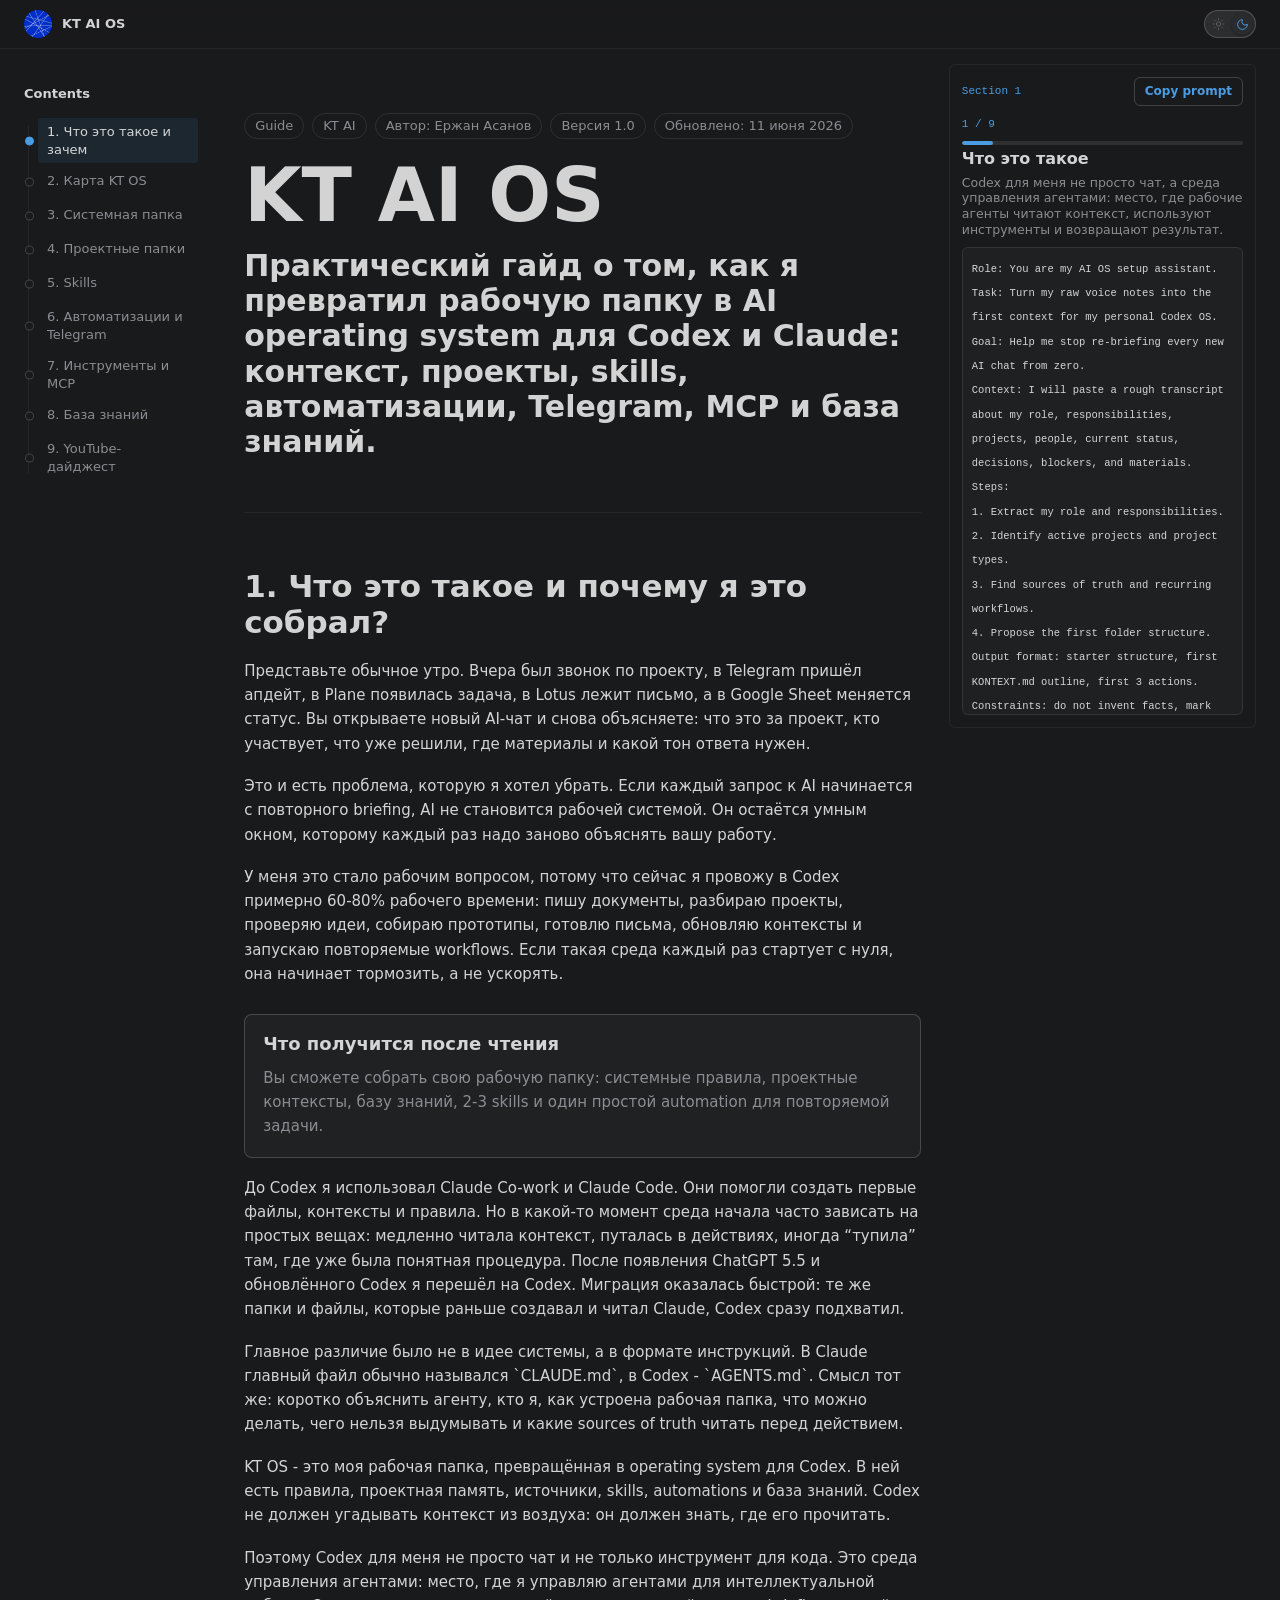
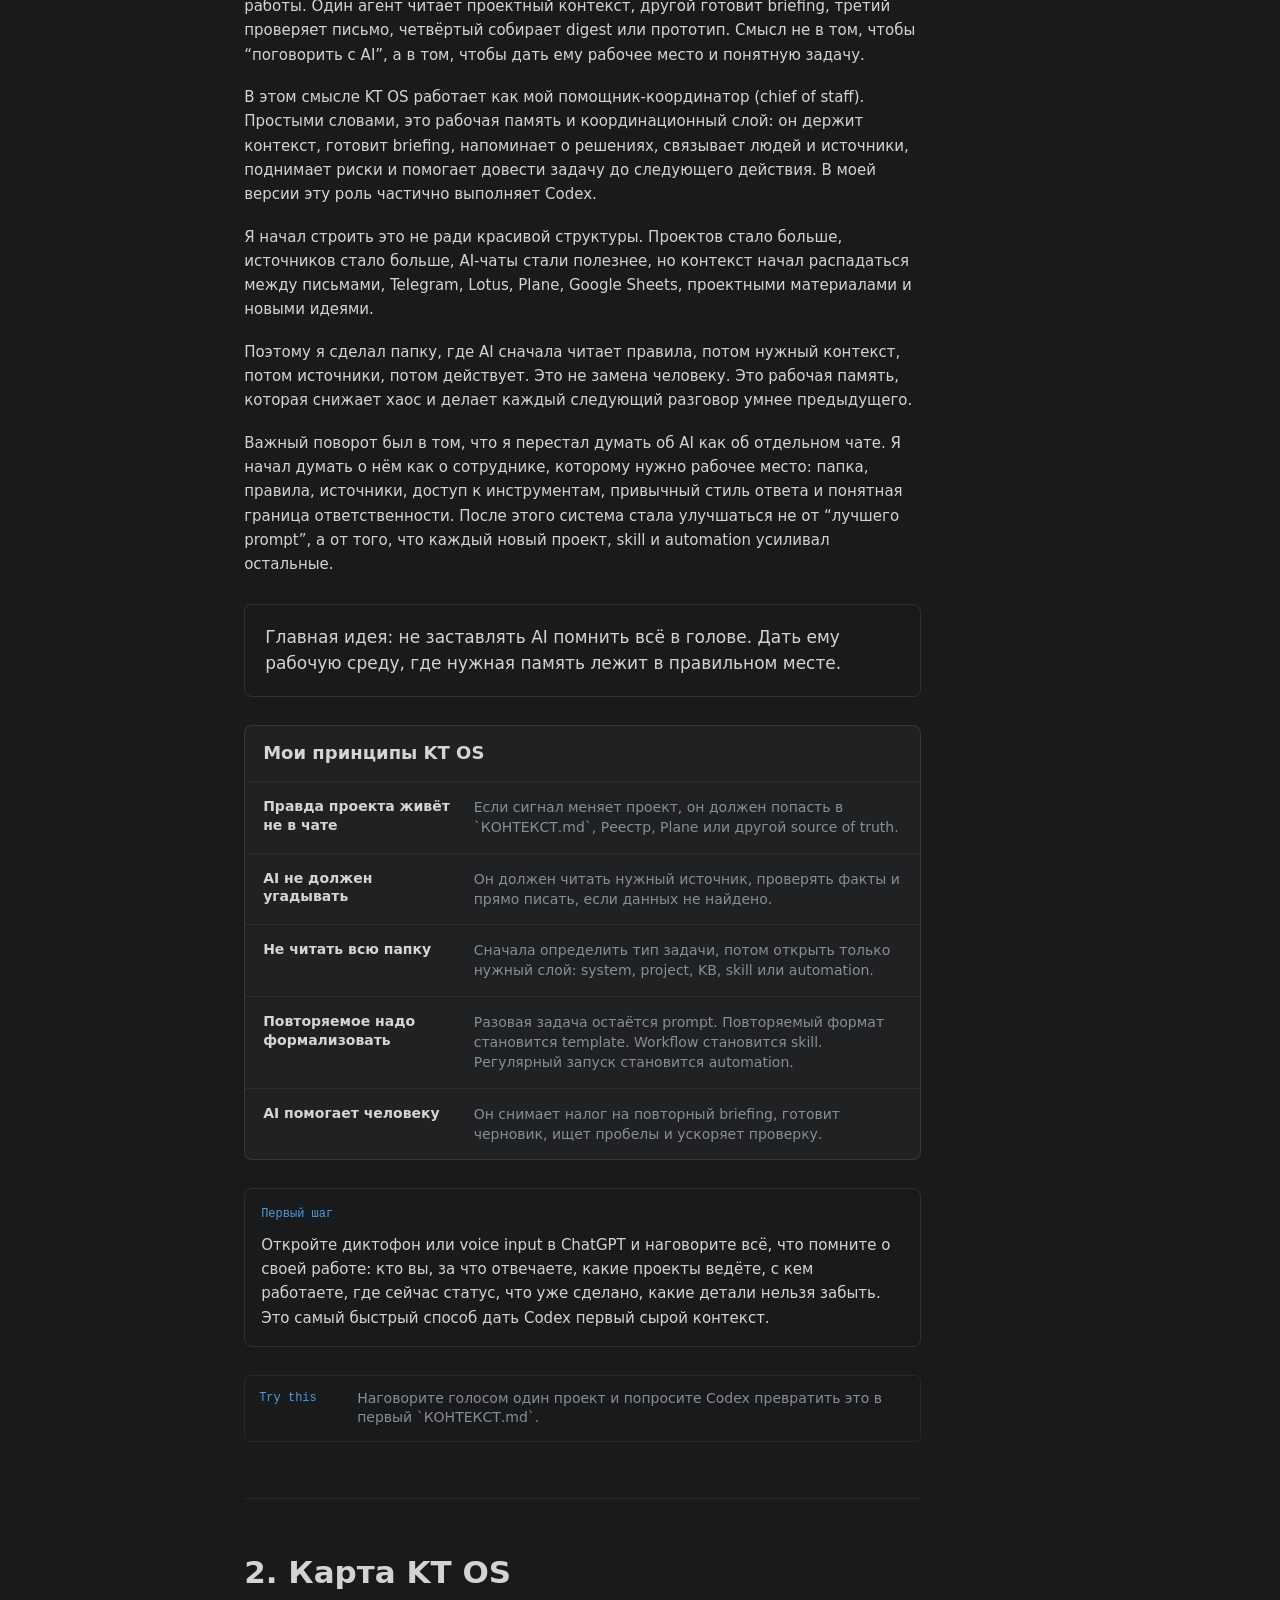
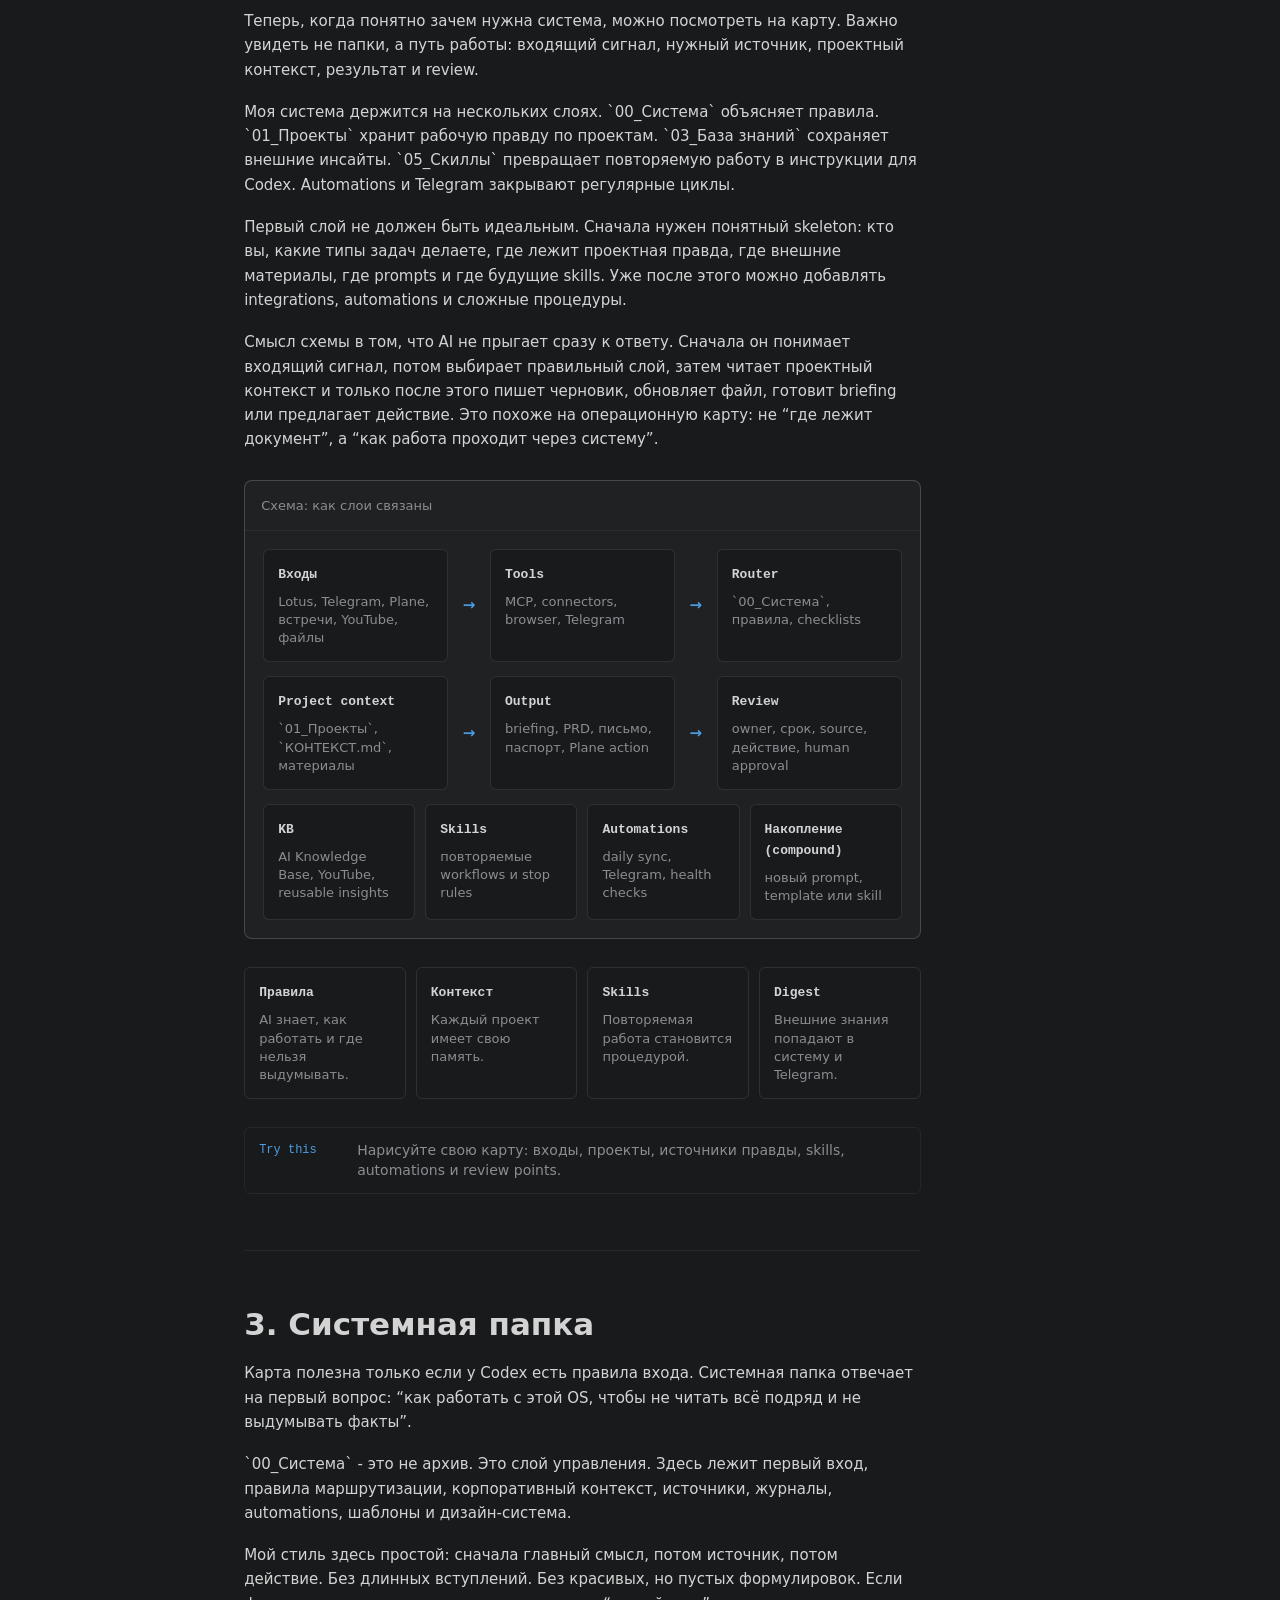
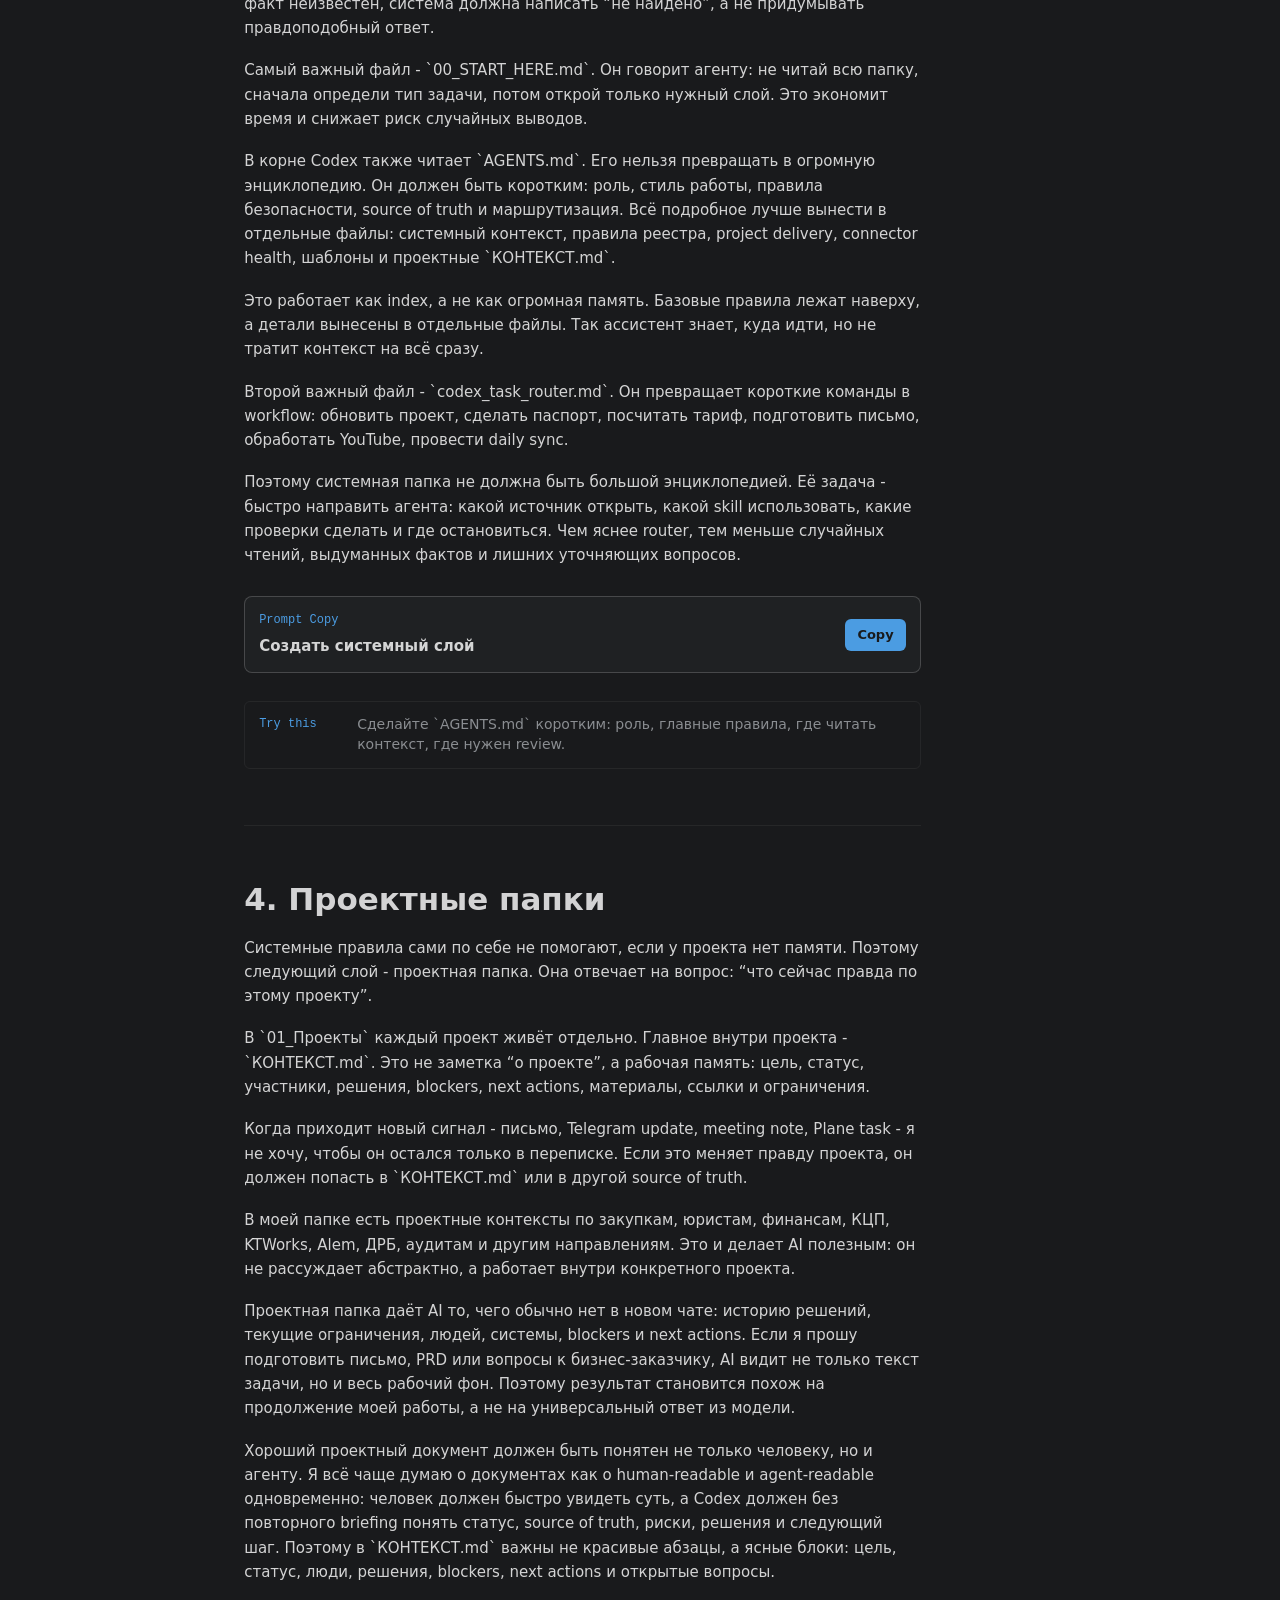
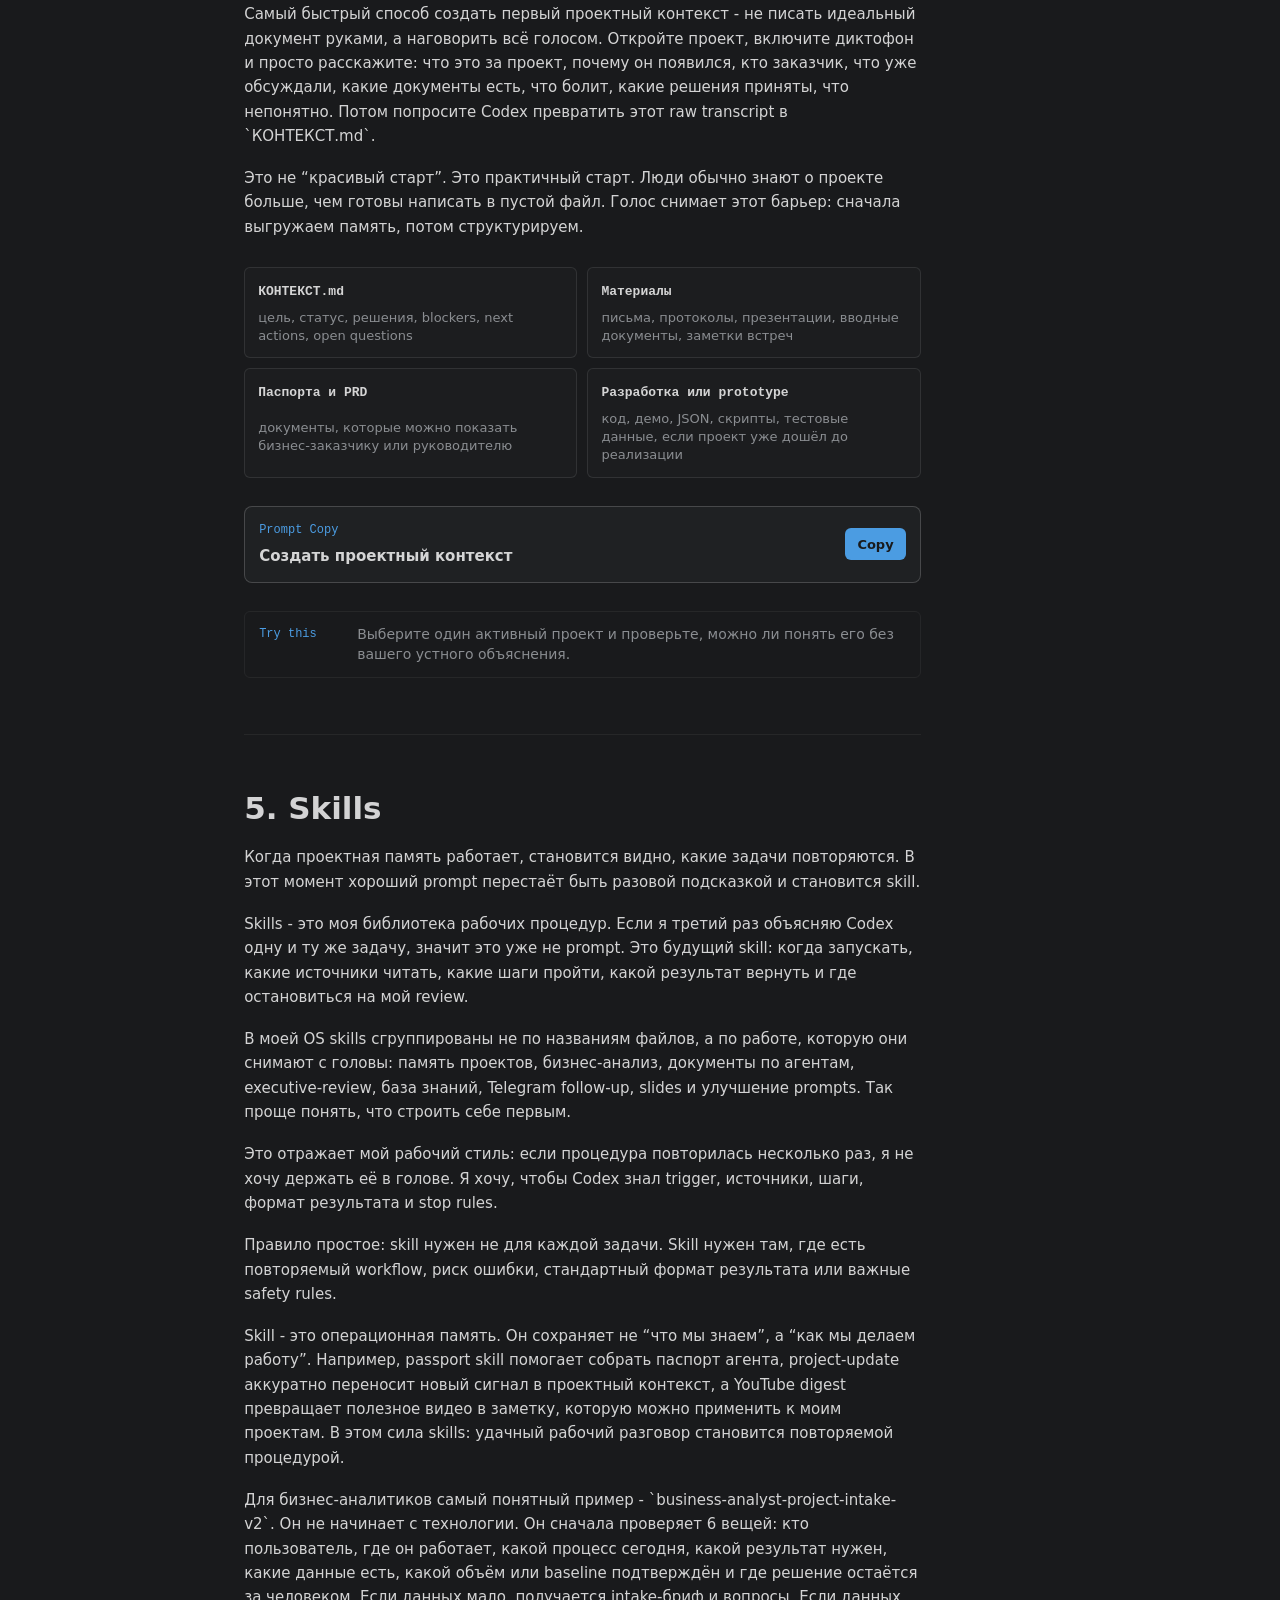
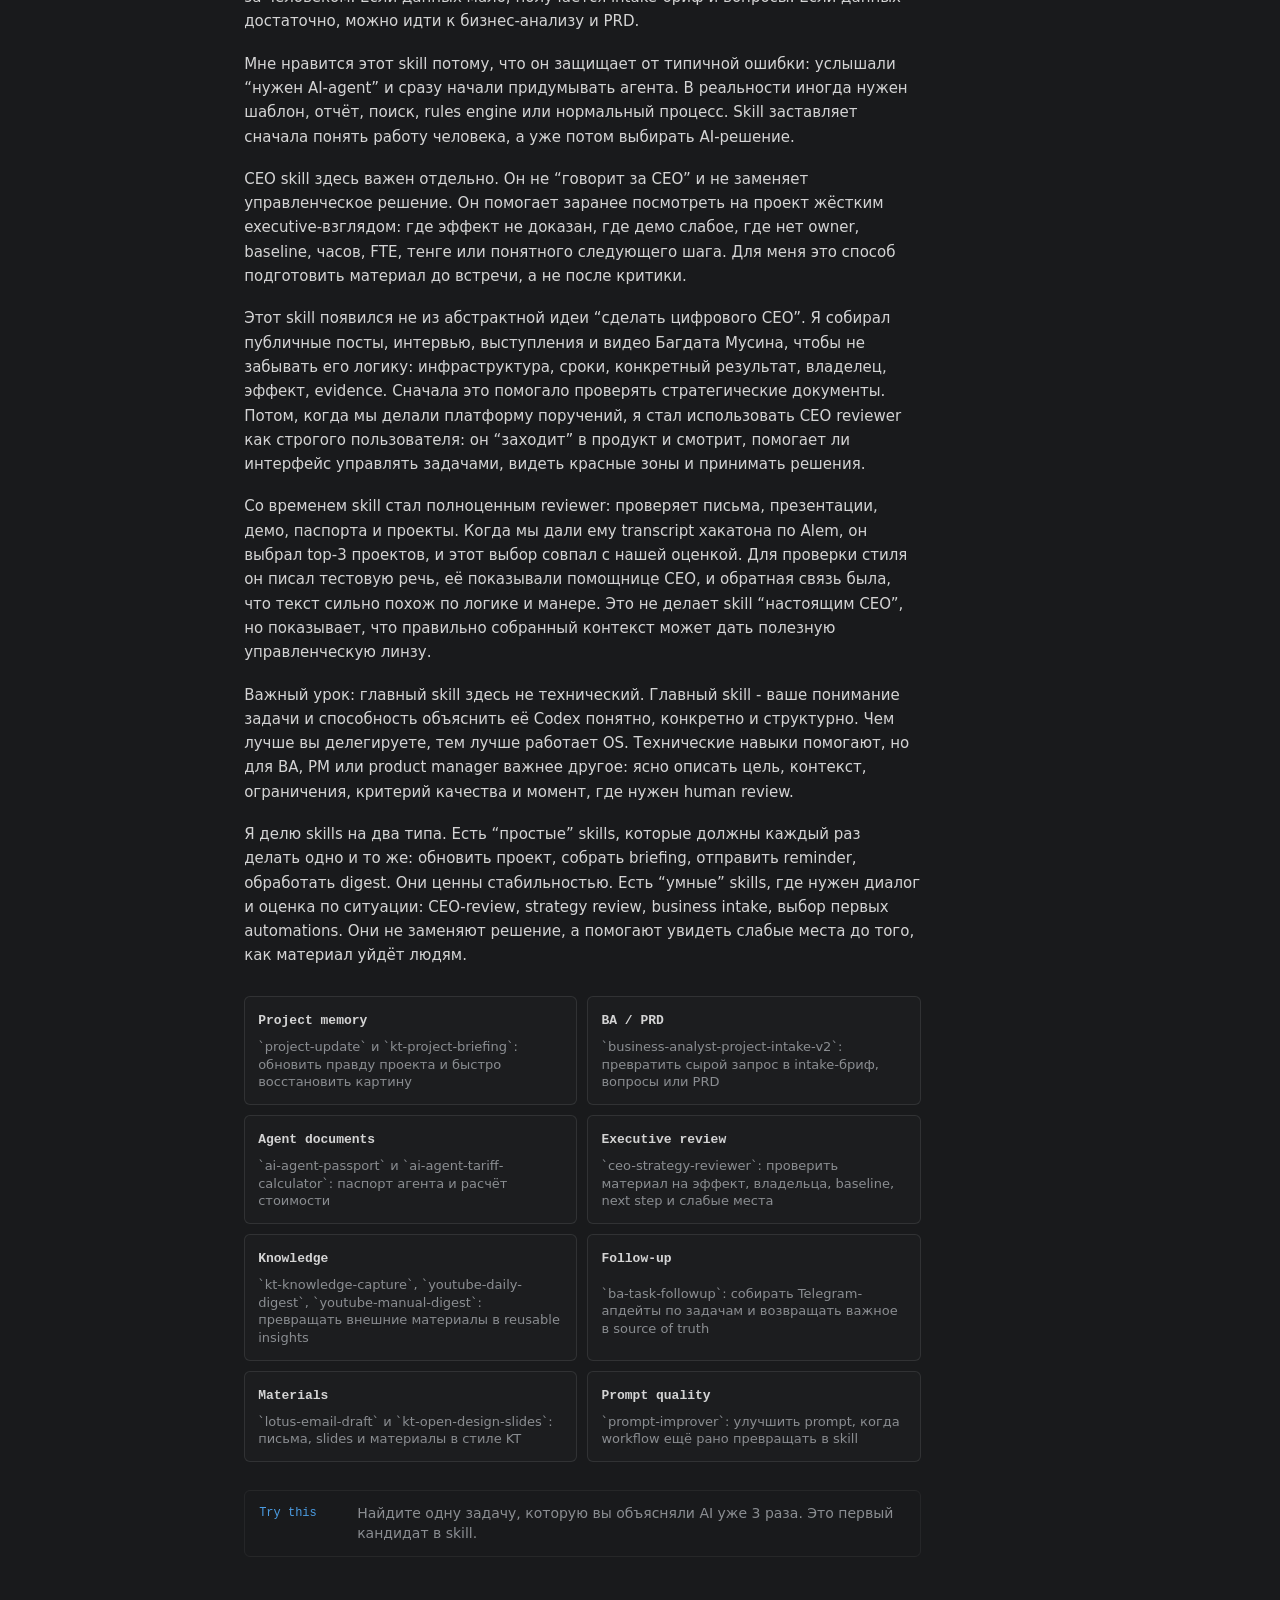
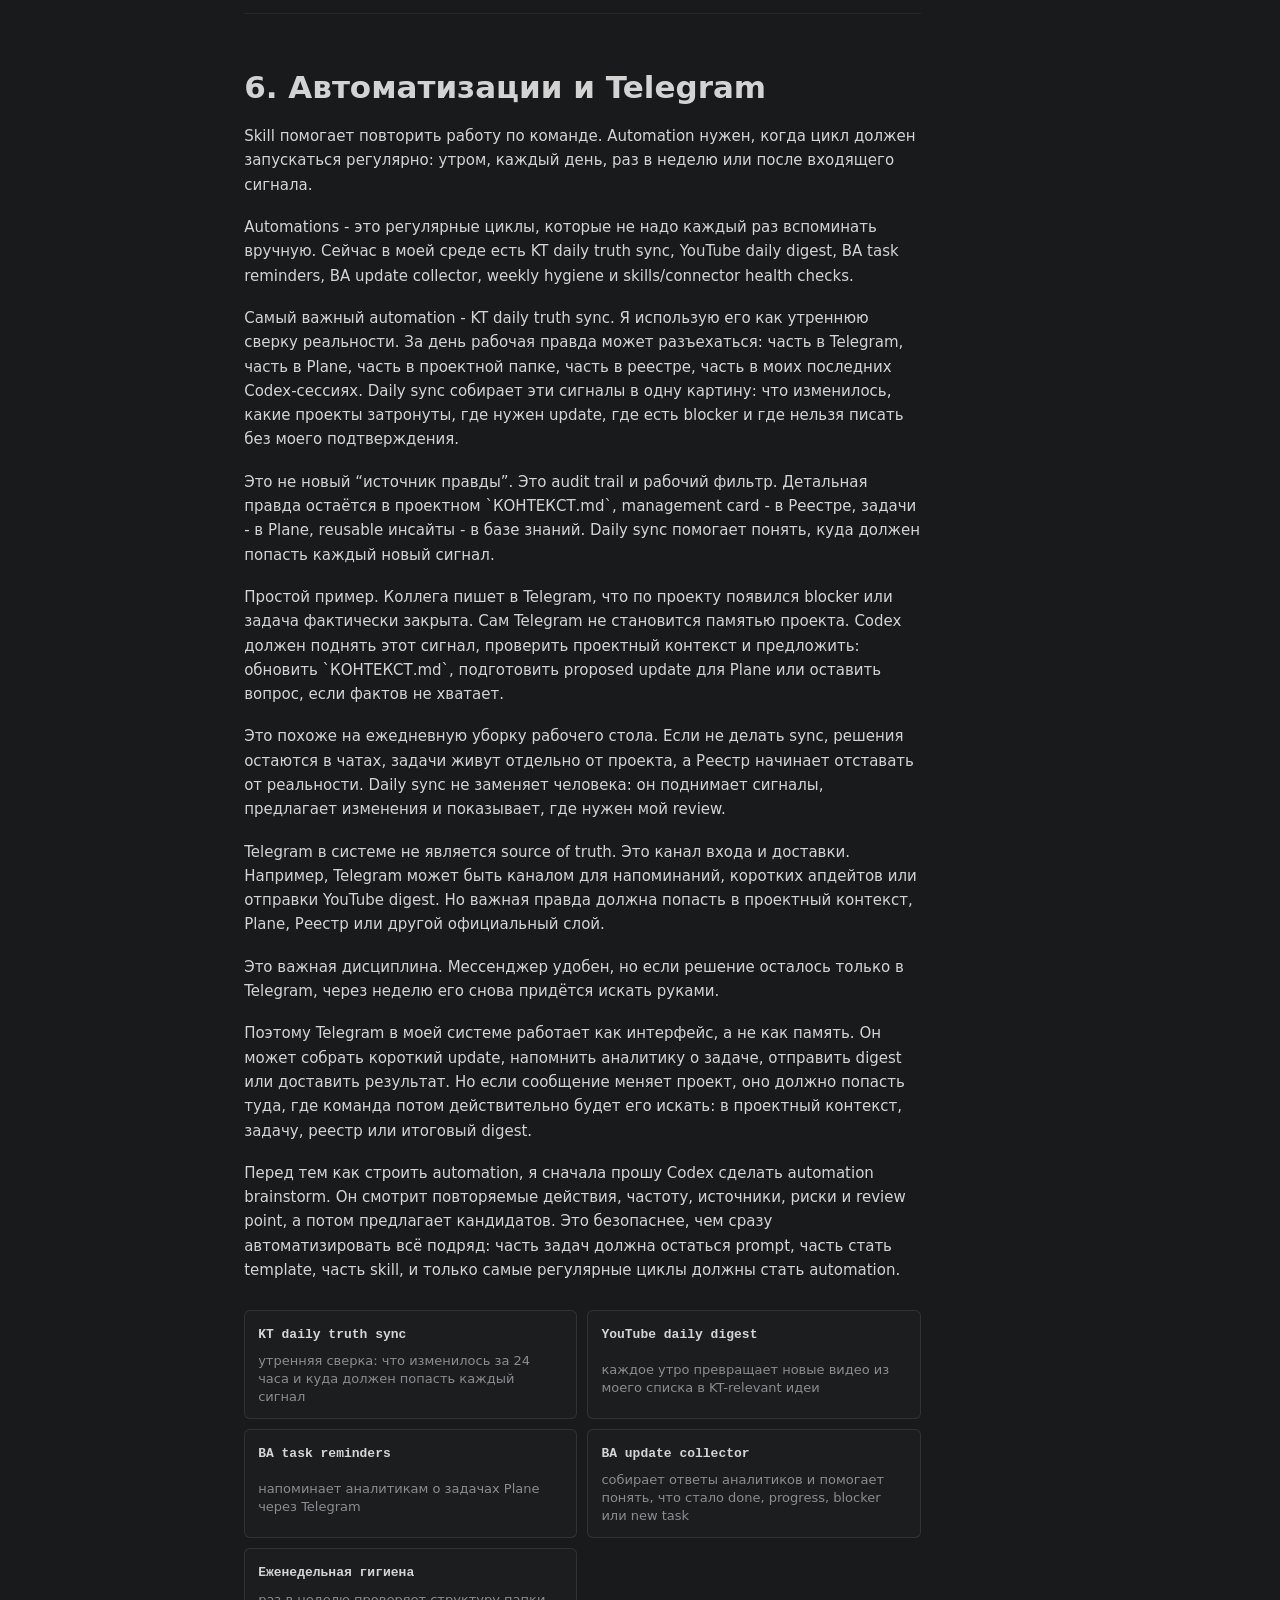
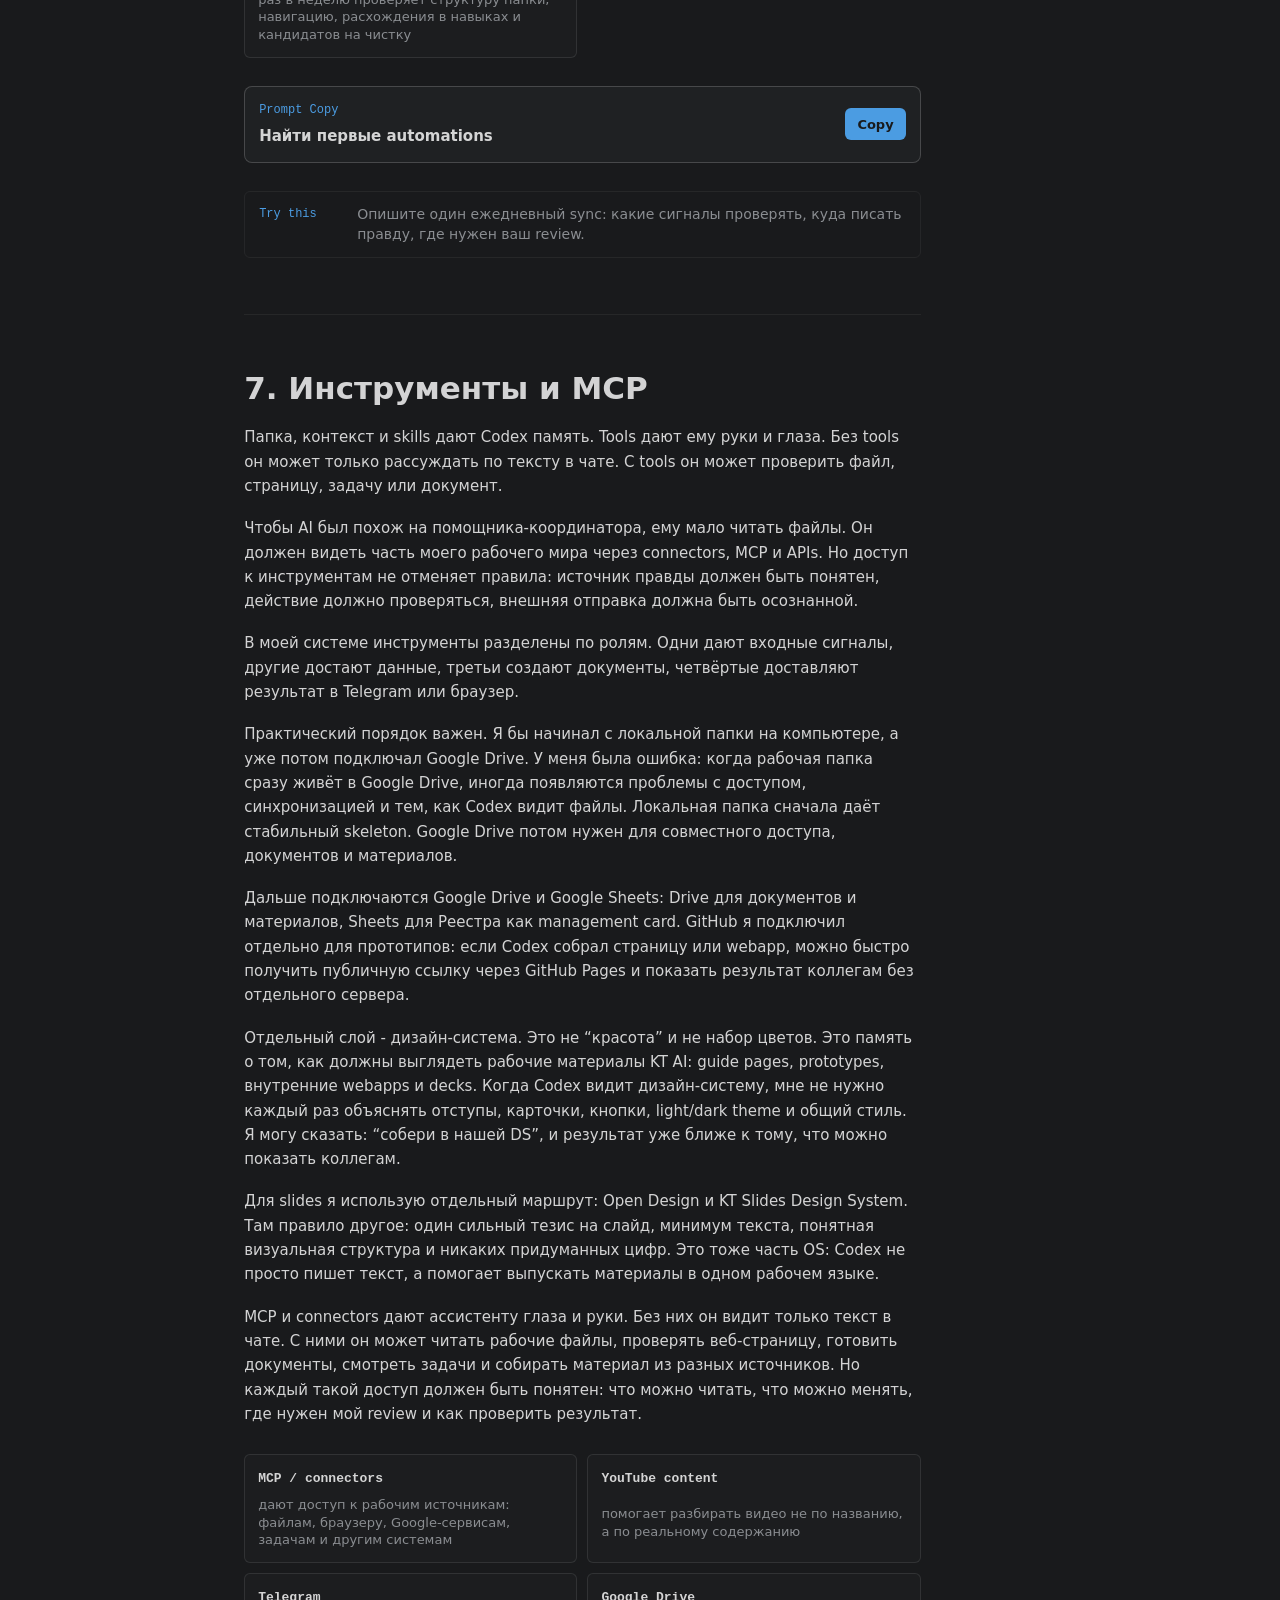
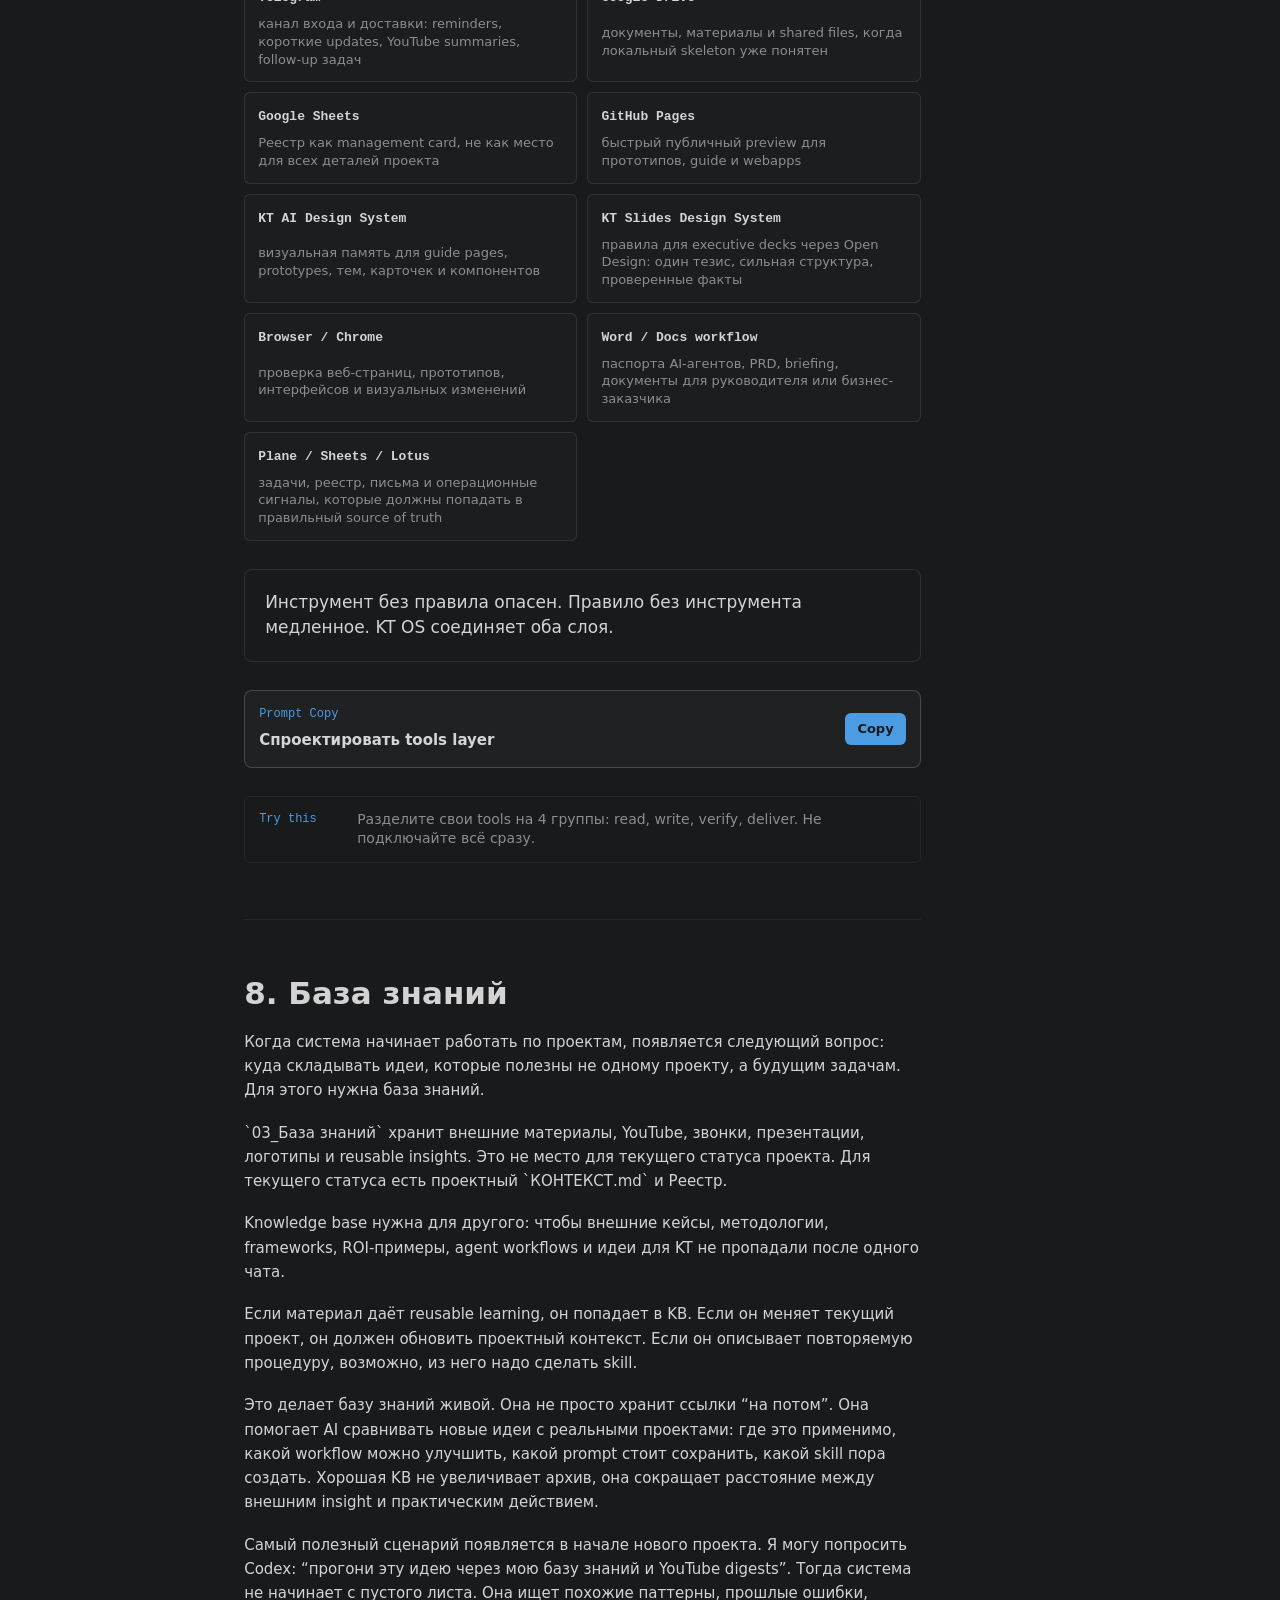
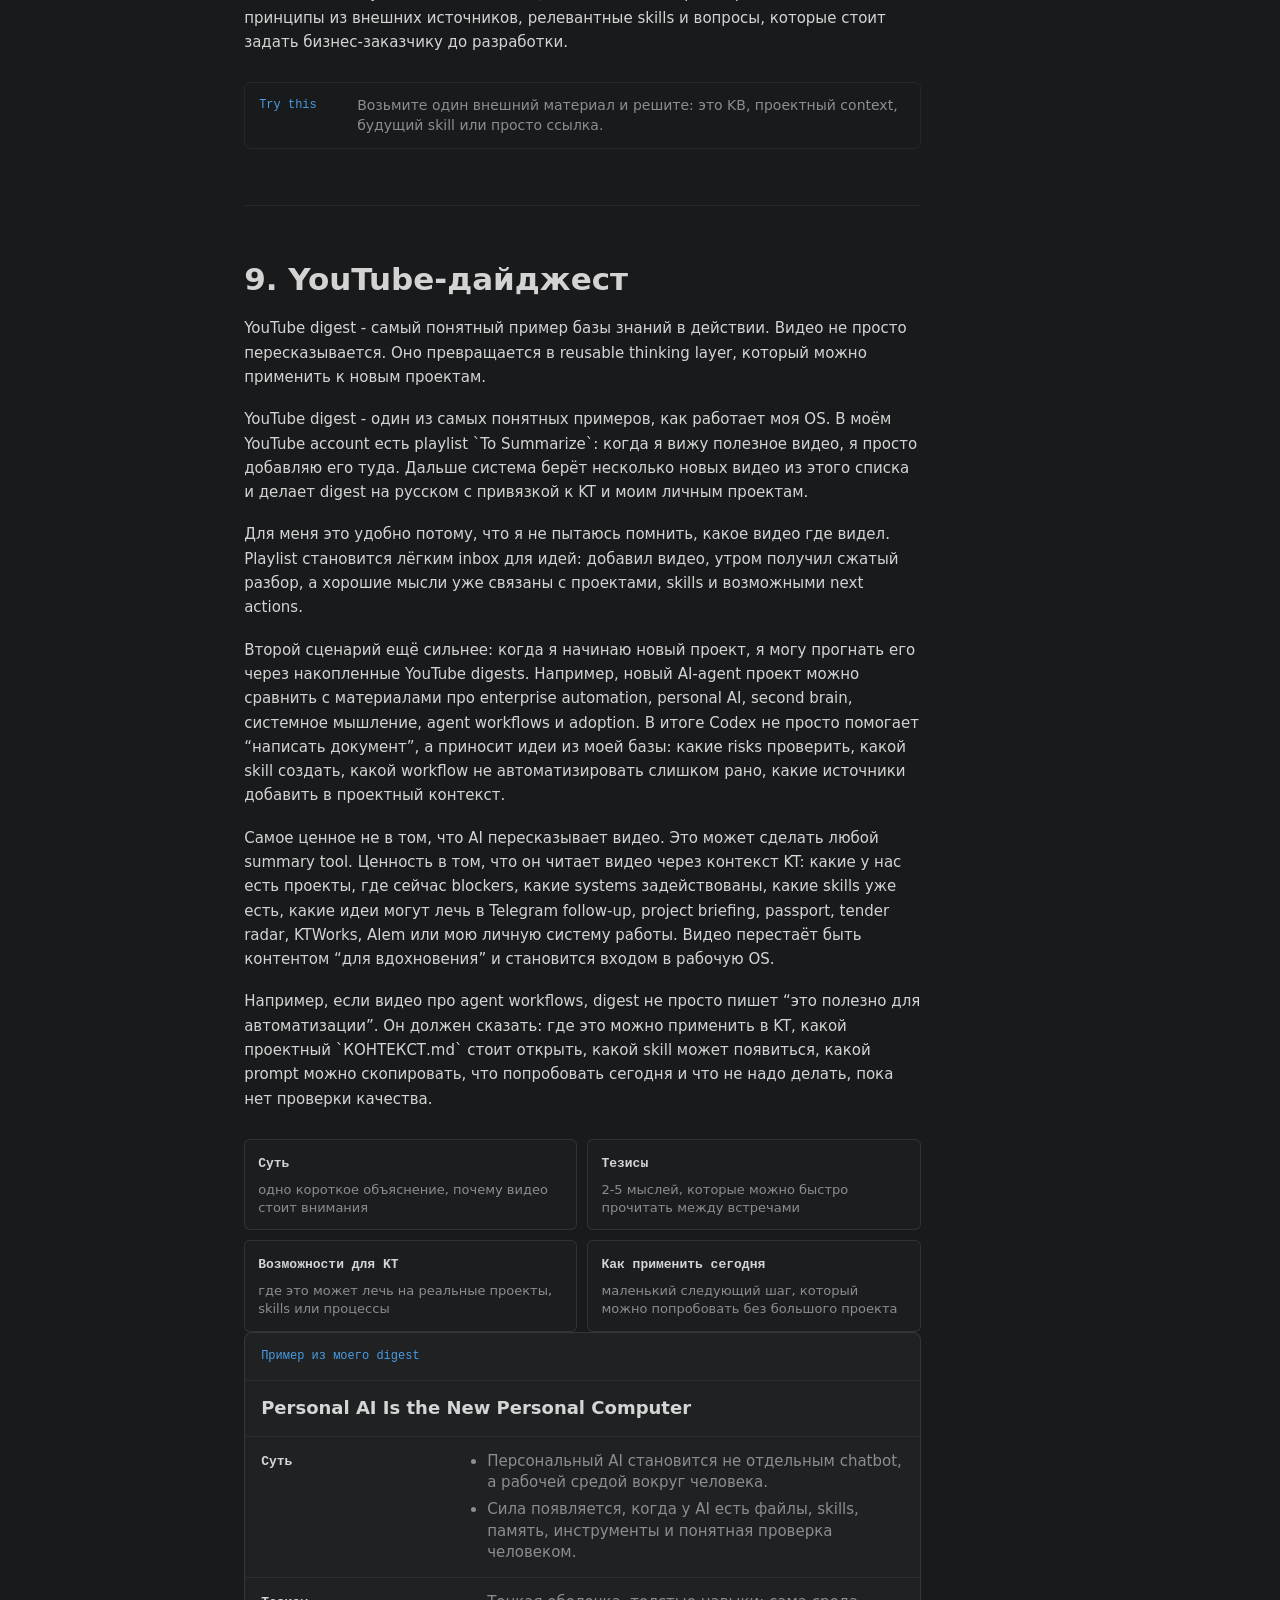
==== commit 3ea43087: "Refine KT AI OS guide UI" ====
--- a/kt-os-guide/index.html
+++ b/kt-os-guide/index.html
@@ -3,18 +3,18 @@
   <head>
     <meta charset="utf-8">
     <meta name="viewport" content="width=device-width, initial-scale=1">
-    <title>KT OS для интеллектуальной работы</title>
-    <meta name="description" content="Практический гайд о том, как превратить рабочую папку в операционную систему для интеллектуальной работы: настройка, рабочие процессы, навыки, автоматизации, база знаний и семидневный стартовый план. Движок — Codex.">
-    <link rel="stylesheet" href="assets/kt-ai-tokens.css?v=20260611-ds2">
-    <link rel="stylesheet" href="assets/kt-ai-components.css?v=20260611-ds2">
-    <link rel="stylesheet" href="styles.css?v=20260611-ds2">
+    <title>KT AI OS</title>
+    <meta name="description" content="Практический гайд о том, как превратить рабочую папку в операционную систему для интеллектуальной работы: настройка, рабочие процессы, навыки, автоматизации и база знаний.">
+    <link rel="stylesheet" href="assets/kt-ai-tokens.css?v=20260611-guide4">
+    <link rel="stylesheet" href="assets/kt-ai-components.css?v=20260611-guide4">
+    <link rel="stylesheet" href="styles.css?v=20260611-guide4">
   </head>
   <body class="kt-ai-app">
     <div class="topbar">
       <div class="topbar-inner">
         <a class="topbar-brand" href="#top" aria-label="KT AI">
           <img src="assets/ktai.svg" alt="KT AI">
-          <span>KT OS Guide</span>
+          <span>KT AI OS</span>
         </a>
         <button class="kt-ai-theme-toggle" type="button" aria-label="Переключить тему" title="Переключить тему" data-mode="dark">
           <svg class="tic tic-sun" aria-hidden="true"><use href="assets/kt-ai-lucide-sprite.svg#sun"></use></svg>
@@ -41,8 +41,6 @@
             <a href="#tools">7. Инструменты и MCP</a>
             <a href="#knowledge">8. База знаний</a>
             <a href="#youtube">9. YouTube-дайджест</a>
-            <a href="#choose">10. Как выбрать, что строить</a>
-            <a href="#copy">11. Семидневный стартовый план</a>
           </nav>
         </div>
       </aside>
@@ -56,8 +54,8 @@
             <span>Версия 1.0</span>
             <span>Обновлено: 11 июня 2026</span>
           </div>
-          <h1>KT OS для интеллектуальной работы</h1>
-          <p class="subtitle">Практический гайд о том, как превратить рабочую папку в операционную систему для интеллектуальной работы: настройка, рабочие процессы, навыки, автоматизации, Telegram, MCP и семидневный стартовый план для коллег. Я собрал её на Codex, но принцип не привязан к одному инструменту.</p>
+          <h1>KT AI OS</h1>
+          <p class="subtitle">Практический гайд о том, как я превратил рабочую папку в AI operating system для Codex и Claude: контекст, проекты, skills, автоматизации, Telegram, MCP и база знаний.</p>
         </header>
 
         <section id="story" class="section">
@@ -161,6 +159,7 @@
             <span>Первый шаг</span>
             <p>Откройте диктофон или voice input в ChatGPT и наговорите всё, что помните о своей работе: кто вы, за что отвечаете, какие проекты ведёте, с кем работаете, где сейчас статус, что уже сделано, какие детали нельзя забыть. Это самый быстрый способ дать Codex первый сырой контекст.</p>
           </div>
+          <div class="try-this"><span>Try this</span><p>Наговорите голосом один проект и попросите Codex превратить это в первый `КОНТЕКСТ.md`.</p></div>
         </section>
 
         <section id="map" class="section">
@@ -216,6 +215,7 @@
             <div><strong>Skills</strong><span>Повторяемая работа становится процедурой.</span></div>
             <div><strong>Digest</strong><span>Внешние знания попадают в систему и Telegram.</span></div>
           </div>
+          <div class="try-this"><span>Try this</span><p>Нарисуйте свою карту: входы, проекты, источники правды, skills, automations и review points.</p></div>
         </section>
 
         <section id="system" class="section">
@@ -260,6 +260,7 @@
             <div><span>Prompt Copy</span><strong>Создать системный слой</strong></div>
             <button type="button">Copy</button>
           </div>
+          <div class="try-this"><span>Try this</span><p>Сделайте `AGENTS.md` коротким: роль, главные правила, где читать контекст, где нужен review.</p></div>
         </section>
 
         <section id="projects" class="section">
@@ -316,6 +317,7 @@
             <div><span>Prompt Copy</span><strong>Создать проектный контекст</strong></div>
             <button type="button">Copy</button>
           </div>
+          <div class="try-this"><span>Try this</span><p>Выберите один активный проект и проверьте, можно ли понять его без вашего устного объяснения.</p></div>
         </section>
 
         <section id="skills" class="section">
@@ -325,15 +327,14 @@
             prompt перестаёт быть разовой подсказкой и становится skill.
           </p>
           <p>
-            Skills - это то, что делает систему сильнее обычной папки. Если задача повторяется, я не хочу каждый
-            раз объяснять её заново. Я превращаю её в `SKILL.md`: когда использовать, что читать, какие шаги
-            выполнять, что проверять, где остановиться.
-          </p>
-          <p>
-            В `05_Скиллы/Codex` уже есть skills для паспортов AI-агентов, тарифного калькулятора, project update,
-            project briefing, бизнес-аналитического intake, CEO-review, knowledge capture, Lotus email draft,
-            prompt improvement, YouTube digest, follow-up задач через Telegram, подготовки KT slides и session
-            compound.
+            Skills - это моя библиотека рабочих процедур. Если я третий раз объясняю Codex одну и ту же задачу,
+            значит это уже не prompt. Это будущий skill: когда запускать, какие источники читать, какие шаги
+            пройти, какой результат вернуть и где остановиться на мой review.
+          </p>
+          <p>
+            В моей OS skills сгруппированы не по названиям файлов, а по работе, которую они снимают с головы:
+            память проектов, бизнес-анализ, документы по агентам, executive-review, база знаний, Telegram follow-up,
+            slides и улучшение prompts. Так проще понять, что строить себе первым.
           </p>
           <p>
             Это отражает мой рабочий стиль: если процедура повторилась несколько раз, я не хочу держать её в
@@ -348,6 +349,18 @@
             passport skill помогает собрать паспорт агента, project-update аккуратно переносит новый сигнал в
             проектный контекст, а YouTube digest превращает полезное видео в заметку, которую можно применить
             к моим проектам. В этом сила skills: удачный рабочий разговор становится повторяемой процедурой.
+          </p>
+          <p>
+            Для бизнес-аналитиков самый понятный пример - `business-analyst-project-intake-v2`. Он не начинает
+            с технологии. Он сначала проверяет 6 вещей: кто пользователь, где он работает, какой процесс сегодня,
+            какой результат нужен, какие данные есть, какой объём или baseline подтверждён и где решение остаётся
+            за человеком. Если данных мало, получается intake-бриф и вопросы. Если данных достаточно, можно идти
+            к бизнес-анализу и PRD.
+          </p>
+          <p>
+            Мне нравится этот skill потому, что он защищает от типичной ошибки: услышали “нужен AI-agent” и сразу
+            начали придумывать агента. В реальности иногда нужен шаблон, отчёт, поиск, rules engine или нормальный
+            процесс. Skill заставляет сначала понять работу человека, а уже потом выбирать AI-решение.
           </p>
           <p>
             CEO skill здесь важен отдельно. Он не “говорит за CEO” и не заменяет управленческое решение. Он
@@ -384,20 +397,16 @@
             материал уйдёт людям.
           </p>
           <div class="layer-table">
-            <div><strong>project-update</strong><span>переносит новые сигналы в проектный `КОНТЕКСТ.md`</span></div>
-            <div><strong>kt-project-briefing</strong><span>быстро восстанавливает статус, blockers, людей, системы и next actions</span></div>
-            <div><strong>business-analyst-project-intake</strong><span>разбирает новую AI-инициативу до PRD, вопросов и формата продукта</span></div>
-            <div><strong>ai-agent-passport</strong><span>создаёт паспорт AI-агента в Word по KT-логике</span></div>
-            <div><strong>ai-agent-tariff-calculator</strong><span>считает стоимость агента по паспорту и тарифной логике</span></div>
-            <div><strong>ceo-strategy-reviewer</strong><span>проверяет проект, письмо, демо или стратегию через симуляцию CEO-логики</span></div>
-            <div><strong>kt-knowledge-capture</strong><span>сохраняет reusable insights из внешних источников в базу знаний</span></div>
-            <div><strong>kt-session-compound</strong><span>после рабочей сессии решает, что сохранить как learning, rule или skill</span></div>
-            <div><strong>youtube-daily / manual digest</strong><span>разбирает видео и связывает идеи с KT, проектами и следующими действиями</span></div>
-            <div><strong>ba-task-followup</strong><span>ведёт Telegram follow-up по задачам аналитиков через Plane</span></div>
-            <div><strong>lotus-email-draft</strong><span>готовит короткие деловые черновики Lotus/email</span></div>
-            <div><strong>kt-open-design-slides</strong><span>собирает KT decks через Open Design и KT Slides Design System</span></div>
-            <div><strong>prompt-improver</strong><span>улучшает prompts, если workflow ещё рано превращать в skill</span></div>
-          </div>
+            <div><strong>Project memory</strong><span>`project-update` и `kt-project-briefing`: обновить правду проекта и быстро восстановить картину</span></div>
+            <div><strong>BA / PRD</strong><span>`business-analyst-project-intake-v2`: превратить сырой запрос в intake-бриф, вопросы или PRD</span></div>
+            <div><strong>Agent documents</strong><span>`ai-agent-passport` и `ai-agent-tariff-calculator`: паспорт агента и расчёт стоимости</span></div>
+            <div><strong>Executive review</strong><span>`ceo-strategy-reviewer`: проверить материал на эффект, владельца, baseline, next step и слабые места</span></div>
+            <div><strong>Knowledge</strong><span>`kt-knowledge-capture`, `youtube-daily-digest`, `youtube-manual-digest`: превращать внешние материалы в reusable insights</span></div>
+            <div><strong>Follow-up</strong><span>`ba-task-followup`: собирать Telegram-апдейты по задачам и возвращать важное в source of truth</span></div>
+            <div><strong>Materials</strong><span>`lotus-email-draft` и `kt-open-design-slides`: письма, slides и материалы в стиле KT</span></div>
+            <div><strong>Prompt quality</strong><span>`prompt-improver`: улучшить prompt, когда workflow ещё рано превращать в skill</span></div>
+          </div>
+          <div class="try-this"><span>Try this</span><p>Найдите одну задачу, которую вы объясняли AI уже 3 раза. Это первый кандидат в skill.</p></div>
         </section>
 
         <section id="automations" class="section">
@@ -412,11 +421,22 @@
             weekly hygiene и skills/connector health checks.
           </p>
           <p>
-            Самый важный automation - KT daily truth sync. Его задача не “сделать отчёт ради отчёта”, а каждый
-            день проверять, что рабочая правда не расползлась. Он смотрит Реестр как management card, читает
-            проектные `КОНТЕКСТ.md`, проверяет Plane как источник задач, читает Telegram-сигналы коллег через
-            MCP, смотрит мои Codex-чаты за последние 24 часа и собирает digest: что изменилось, какие проекты
-            затронуты, где нужен update, где есть blocker, что нельзя записывать без подтверждения.
+            Самый важный automation - KT daily truth sync. Я использую его как утреннюю сверку реальности.
+            За день рабочая правда может разъехаться: часть в Telegram, часть в Plane, часть в проектной папке,
+            часть в реестре, часть в моих последних Codex-сессиях. Daily sync собирает эти сигналы в одну картину:
+            что изменилось, какие проекты затронуты, где нужен update, где есть blocker и где нельзя писать без
+            моего подтверждения.
+          </p>
+          <p>
+            Это не новый “источник правды”. Это audit trail и рабочий фильтр. Детальная правда остаётся в
+            проектном `КОНТЕКСТ.md`, management card - в Реестре, задачи - в Plane, reusable инсайты - в базе
+            знаний. Daily sync помогает понять, куда должен попасть каждый новый сигнал.
+          </p>
+          <p>
+            Простой пример. Коллега пишет в Telegram, что по проекту появился blocker или задача фактически
+            закрыта. Сам Telegram не становится памятью проекта. Codex должен поднять этот сигнал, проверить
+            проектный контекст и предложить: обновить `КОНТЕКСТ.md`, подготовить proposed update для Plane или
+            оставить вопрос, если фактов не хватает.
           </p>
           <p>
             Это похоже на ежедневную уборку рабочего стола. Если не делать sync, решения остаются в чатах,
@@ -445,16 +465,17 @@
             стать template, часть skill, и только самые регулярные циклы должны стать automation.
           </p>
           <div class="layer-table">
-            <div><strong>KT daily truth sync</strong><span>ежедневно собирает новые сигналы и показывает, какие источники правды нужно обновить</span></div>
+            <div><strong>KT daily truth sync</strong><span>утренняя сверка: что изменилось за 24 часа и куда должен попасть каждый сигнал</span></div>
             <div><strong>YouTube daily digest</strong><span>каждое утро превращает новые видео из моего списка в KT-relevant идеи</span></div>
             <div><strong>BA task reminders</strong><span>напоминает аналитикам о задачах Plane через Telegram</span></div>
             <div><strong>BA update collector</strong><span>собирает ответы аналитиков и помогает понять, что стало done, progress, blocker или new task</span></div>
             <div><strong>Еженедельная гигиена</strong><span>раз в неделю проверяет структуру папки, навигацию, расхождения в навыках и кандидатов на чистку</span></div>
           </div>
-          <div class="prompt-block" data-prompt="Role: Codex OS automation reviewer. Task: look at my current work folder and suggest the first automations I should build. Goal: find repeated work that is useful, safe, and easy to review. Context: I may be starting from a blank folder or an early Codex OS. If folders exist, inspect AGENTS.md, START_HERE.md, project contexts, skills, and recent notes. If not, ask for my role, projects, and repeated tasks. Steps: identify repeated tasks; separate prompts, templates, skills, and automations; define inputs, source of truth, output, review point, and risk; mark what should not be automated yet. Output format: Top 5 candidates, why it matters, source of truth, human review point, first safe version. Constraints: do not create files, send messages, or change automations without approval. Do not invent tools or integrations I do not have.">
+          <div class="prompt-block" data-prompt="Role: Codex OS automation designer. Task: design my first daily sync loop. Goal: help me see what changed in my work during the last 24 hours and where each signal should go. Context: I may have only one project and no automations yet. If a folder exists, inspect AGENTS.md, START_HERE.md, project contexts, task sources, Telegram notes, and recent files. Steps: list signal sources; define source of truth for project facts, tasks, management status, and reusable insights; propose a daily digest structure; mark what needs human review; mark what should not be automated yet. Output format: first safe daily sync loop, sources, output, review point, risks, 3-day trial checklist. Constraints: do not send messages, write to task systems, or update management records without approval. Do not invent tools I do not have.">
             <div><span>Prompt Copy</span><strong>Найти первые automations</strong></div>
             <button type="button">Copy</button>
           </div>
+          <div class="try-this"><span>Try this</span><p>Опишите один ежедневный sync: какие сигналы проверять, куда писать правду, где нужен ваш review.</p></div>
         </section>
 
         <section id="tools" class="section">
@@ -471,11 +492,6 @@
           <p>
             В моей системе инструменты разделены по ролям. Одни дают входные сигналы, другие достают данные,
             третьи создают документы, четвёртые доставляют результат в Telegram или браузер.
-          </p>
-          <p>
-            Я выбрал Codex как свою рабочую среду, но сам принцип не привязан к одному продукту. Такую систему
-            можно повторить в Claude Co-work, Claude Code, Codex или даже на local/open-source LLMs, если у них
-            есть доступ к файлам, инструментам, правилам и проверке результата.
           </p>
           <p>
             Практический порядок важен. Я бы начинал с локальной папки на компьютере, а уже потом подключал
@@ -488,6 +504,19 @@
             Реестра как management card. GitHub я подключил отдельно для прототипов: если Codex собрал страницу
             или webapp, можно быстро получить публичную ссылку через GitHub Pages и показать результат коллегам
             без отдельного сервера.
+          </p>
+          <p>
+            Отдельный слой - дизайн-система. Это не “красота” и не набор цветов. Это память о том, как должны
+            выглядеть рабочие материалы KT AI: guide pages, prototypes, внутренние webapps и decks. Когда Codex
+            видит дизайн-систему, мне не нужно каждый раз объяснять отступы, карточки, кнопки, light/dark theme
+            и общий стиль. Я могу сказать: “собери в нашей DS”, и результат уже ближе к тому, что можно показать
+            коллегам.
+          </p>
+          <p>
+            Для slides я использую отдельный маршрут: Open Design и KT Slides Design System. Там правило другое:
+            один сильный тезис на слайд, минимум текста, понятная визуальная структура и никаких придуманных
+            цифр. Это тоже часть OS: Codex не просто пишет текст, а помогает выпускать материалы в одном рабочем
+            языке.
           </p>
           <p>
             MCP и connectors дают ассистенту глаза и руки. Без них он видит только текст в чате. С ними он может
@@ -502,6 +531,8 @@
             <div><strong>Google Drive</strong><span>документы, материалы и shared files, когда локальный skeleton уже понятен</span></div>
             <div><strong>Google Sheets</strong><span>Реестр как management card, не как место для всех деталей проекта</span></div>
             <div><strong>GitHub Pages</strong><span>быстрый публичный preview для прототипов, guide и webapps</span></div>
+            <div><strong>KT AI Design System</strong><span>визуальная память для guide pages, prototypes, тем, карточек и компонентов</span></div>
+            <div><strong>KT Slides Design System</strong><span>правила для executive decks через Open Design: один тезис, сильная структура, проверенные факты</span></div>
             <div><strong>Browser / Chrome</strong><span>проверка веб-страниц, прототипов, интерфейсов и визуальных изменений</span></div>
             <div><strong>Word / Docs workflow</strong><span>паспорта AI-агентов, PRD, briefing, документы для руководителя или бизнес-заказчика</span></div>
             <div><strong>Plane / Sheets / Lotus</strong><span>задачи, реестр, письма и операционные сигналы, которые должны попадать в правильный source of truth</span></div>
@@ -509,10 +540,11 @@
           <div class="quote-block">
             <p>Инструмент без правила опасен. Правило без инструмента медленное. KT OS соединяет оба слоя.</p>
           </div>
-          <div class="prompt-block" data-prompt="Role: tools-layer mapper. Task: describe which tools my Codex OS needs. Goal: separate memory, action, verification, and delivery. Context: if tools are not connected yet, propose a minimum starter set. Steps: list tools for reading sources, drafting documents, checking output, sending results. Output format: table with tool, purpose, source of truth, allowed actions, review needed. Constraints: use simple BA/PM language, avoid implementation details.">
+          <div class="prompt-block" data-prompt="Role: Codex OS tools and design-system mapper. Task: map the tools and design-system layer for my Codex OS. Goal: separate memory, action, verification, delivery, and visual consistency. Context: start local-first. Add Google Drive and Sheets after the folder skeleton is clear. Add GitHub Pages for prototypes. Use the design system when building guide pages, prototypes, or decks. Steps: list tools for reading sources, drafting documents, checking output, sending results, publishing prototypes, and applying visual rules. Output format: table with tool, purpose, source of truth, allowed actions, review needed, first safe use. Constraints: use simple BA/PM language, avoid low-level implementation details.">
             <div><span>Prompt Copy</span><strong>Спроектировать tools layer</strong></div>
             <button type="button">Copy</button>
           </div>
+          <div class="try-this"><span>Try this</span><p>Разделите свои tools на 4 группы: read, write, verify, deliver. Не подключайте всё сразу.</p></div>
         </section>
 
         <section id="knowledge" class="section">
@@ -545,6 +577,7 @@
             похожие паттерны, прошлые ошибки, принципы из внешних источников, релевантные skills и вопросы,
             которые стоит задать бизнес-заказчику до разработки.
           </p>
+          <div class="try-this"><span>Try this</span><p>Возьмите один внешний материал и решите: это KB, проектный context, будущий skill или просто ссылка.</p></div>
         </section>
 
         <section id="youtube" class="section">
@@ -599,101 +632,7 @@
             <div><strong>Возможности для KT</strong><ul><li>Дать каждому владельцу направления не общий chatbot, а свою рабочую AI-память по проектам.</li><li>Развивать skills для паспортов, briefing, CEO-review, Lotus drafts и project updates как reusable рабочие процедуры.</li></ul></div>
             <div><strong>Как применить сегодня</strong><ul><li>Взять один проект и описать, какие 3 repeated workflows в нём уже можно превратить в skill.</li><li>Перед новым PRD прогнать проект через YouTube digests и базу знаний, чтобы найти похожие patterns и risks.</li></ul></div>
           </div>
-        </section>
-
-        <section id="choose" class="section">
-          <h2>10. Как выбрать, что строить</h2>
-          <p>
-            После всех слоёв появляется естественный риск: хочется автоматизировать всё. Я делаю наоборот:
-            сначала выбираю самый маленький repeatable workflow, который можно проверить.
-          </p>
-          <p>
-            Последовательность такая: сначала структура папок, потом контексты, потом prompts, потом skills,
-            потом automations. Если перепрыгнуть сразу к automation, Codex будет быстро делать неправильные
-            вещи. Если сначала собрать контекст и правила, даже простой prompt начинает работать лучше.
-          </p>
-          <p>
-            Не всё нужно превращать в skill или automation. Я выбираю по простому правилу: если задача повторяется,
-            имеет стабильный формат, требует проверки источников или часто ломается на одном и том же месте,
-            её надо формализовать.
-          </p>
-          <p>
-            Если задача разовая, достаточно prompt. Если задача повторяется раз в неделю, нужен template. Если
-            есть строгие шаги и safety rules, нужен skill. Если задача должна запускаться без меня по расписанию,
-            нужна automation.
-          </p>
-          <p>
-            Для любого проекта с LLM я сначала проверяю гипотезу на сильных proprietary top models. Нужно быстро
-            понять: задача вообще решается, качество достаточно хорошее, workflow можно проверить. Только после
-            этого есть смысл оптимизировать систему: менять модель, удешевлять запуск, переносить часть логики
-            в локальные open-source LLMs, добавлять более строгие проверки, templates или более узкие prompts.
-          </p>
-          <p>
-            Это защищает от преждевременной инженерии. Если сильная модель не может стабильно решить задачу,
-            локальная модель почти точно не спасёт проект. Сначала надо доказать ценность и критерий проверки,
-            потом уже думать о стоимости, скорости, deployment и on-prem вариантах.
-          </p>
-          <p>
-            В начале будет много нервных моментов. Иногда кажется, что Codex “тупой” или не понимает очевидное.
-            Чаще всего причина не в модели, а в плохом контексте, длинной неструктурной инструкции, неясном
-            source of truth или отсутствии проверки результата. Это нормальная часть сборки OS. Skills будут
-            ломаться, prompts будут со временем расходиться с задачей, connectors иногда будут падать. Систему нужно поддерживать,
-            как любой рабочий процесс.
-          </p>
-          <div class="layer-table">
-            <div><strong>Shelf audit</strong><span>вернуться к задачам, которые раньше были “слишком долго”, “слишком дорого” или “я не умею”</span></div>
-            <div><strong>Verify before build</strong><span>до сборки решить, как проверить результат. Если проверить нельзя, не автоматизировать</span></div>
-            <div><strong>Для кого / не для кого</strong><span>строить сначала под себя и свои проекты. Не пытаться сразу сделать универсальную систему для всех</span></div>
-            <div><strong>Человек в начале и в конце</strong><span>человек задаёт рамку в начале, AI делает середину, человек проверяет и подписывает результат в конце</span></div>
-            <div><strong>Top model first</strong><span>сначала доказать, что гипотеза работает на сильной модели, потом оптимизировать стоимость, скорость и deployment</span></div>
-          </div>
-          <div class="mode-grid">
-            <article><span>Prompt</span><h3>Разовая задача</h3><p>Написать письмо, кратко разобрать материал, подготовить список вопросов.</p></article>
-            <article><span>Template</span><h3>Повторяемый формат</h3><p>Briefing, PRD, статус, daily digest, meeting note.</p></article>
-            <article><span>Skill</span><h3>Повторяемый workflow</h3><p>Паспорт агента, тариф, project update, YouTube digest.</p></article>
-            <article><span>Automation</span><h3>Регулярный запуск</h3><p>Daily sync, YouTube digest, reminders, health checks.</p></article>
-          </div>
-        </section>
-
-        <section id="copy" class="section coda">
-          <h2>11. Семидневный starter plan</h2>
-          <p>
-            Если вы хотите собрать свою версию, не копируйте всю мою KT-папку. Скопируйте принцип: система,
-            проекты, источники, skills, automations, knowledge base. Начните с одного проекта и одного workflow.
-          </p>
-          <p>
-            Новичку важно не пытаться построить всё за один день. Сначала надо собрать минимальную рабочую
-            петлю: один проект, один контекст, один reusable prompt, один skill-кандидат и один регулярный
-            источник входящих сигналов. Тогда система начинает приносить пользу сразу, а не после большой
-            настройки.
-          </p>
-          <div class="quote-block">
-            <p>Минимальная цель на первый час: один проектный `КОНТЕКСТ.md`, один router, один reusable prompt и ясный ответ на вопрос “где теперь живёт правда по этому проекту?”</p>
-          </div>
-          <div class="layer-table">
-            <div><strong>День 1</strong><span>Наговорите голосом всё о своей роли, обязанностях и одном реальном проекте. Пусть Codex превратит это в raw context.</span></div>
-            <div><strong>День 2</strong><span>Создайте `00_Система/START_HERE.md`: что читать первым, что нельзя выдумывать, где нужен review.</span></div>
-            <div><strong>День 3</strong><span>Соберите проектный `КОНТЕКСТ.md`: цель, статус, люди, материалы, решения, blockers, next actions.</span></div>
-            <div><strong>День 4</strong><span>Выберите один повторяемый формат: briefing, PRD, письмо, meeting note, project update или digest.</span></div>
-            <div><strong>День 5</strong><span>Превратите лучший prompt в первый skill-кандидат: trigger, sources, steps, output, review.</span></div>
-            <div><strong>День 6</strong><span>Подключите первый tools layer: Drive или Sheets для чтения, GitHub Pages для публичного preview, если делаете прототипы.</span></div>
-            <div><strong>День 7</strong><span>Проведите review и compound: что сработало, что повторяется, что сохранить в `КОНТЕКСТ.md`, KB, prompt или skill, а что рано автоматизировать.</span></div>
-          </div>
-          <p>
-            Если коллега пройдёт эти 7 дней, у него уже будет не “папка с промптами”, а первая версия OS:
-            проектная память, правила для Codex, один рабочий workflow и понятный способ улучшать систему
-            после каждой задачи.
-          </p>
-          <div class="prompt-stack">
-            <div class="prompt-block" data-prompt="Role: seven-day Codex OS coach. Task: guide me from blank state to a working personal AI OS. Goal: build a usable v1 in 7 days. Context: my role is ROLE. My main project types are PROJECT_TYPES. I may have no folders yet. Steps: give one concrete action per day: project context, system rules, sources, prompt, skill candidate, delivery channel, review and compound. Output format: 7-day checklist with done criteria and copyable prompts. Constraints: keep it simple, do not propose complex automations before one project context works.">
-              <div><span>Prompt Copy</span><strong>Пройти 7 дней</strong></div>
-              <button type="button">Copy</button>
-            </div>
-            <div class="prompt-block" data-prompt="Role: workflow-to-skill analyst. Task: choose my first 3 skills and 2 automations. Goal: build only workflows that are useful, repeated, and checkable. Context: I may have only one project context so far. Steps: score candidates by repeatability, risk, frequency, source of truth, review need, value for current projects. Output format: ranked list with trigger, sources, result, review point. Constraints: do not create files or automations without confirmation.">
-              <div><span>Prompt Copy</span><strong>Выбрать первые skills</strong></div>
-              <button type="button">Copy</button>
-            </div>
-          </div>
+          <div class="try-this"><span>Try this</span><p>Перед новым PRD прогоните проект через 3 прошлых YouTube digests и выпишите risks, patterns, skill ideas.</p></div>
         </section>
 
         <footer class="footer">
@@ -704,20 +643,22 @@
 
       <aside class="agent-rail" aria-label="Section prompt">
         <div class="rail-note rail-current">
-          <span data-rail-kicker>Current section</span>
+          <div class="rail-toolbar">
+            <span data-rail-kicker>Current section</span>
+            <button class="primary-copy" type="button" data-current-copy>Copy prompt</button>
+          </div>
+          <div class="rail-progress">
+            <span data-progress-label>1 / 9</span>
+            <div><i data-progress-bar></i></div>
+          </div>
           <h3 data-rail-title>Что это такое</h3>
           <p data-rail-body>Prompt меняется по мере чтения и копируется дословно.</p>
           <pre class="rail-example"><code data-current-example>Откройте guide и двигайтесь по разделам.</code></pre>
-          <button class="primary-copy" type="button" data-current-copy>Copy current prompt</button>
-          <div class="rail-progress">
-            <span data-progress-label>1 / 11</span>
-            <div><i data-progress-bar></i></div>
-          </div>
         </div>
       </aside>
     </div>
 
     <div class="copy-toast" role="status" aria-live="polite">Copied</div>
-    <script src="script.js?v=20260611-ds2"></script>
+    <script src="script.js?v=20260611-guide4"></script>
   </body>
 </html>
--- a/kt-os-guide/styles.css
+++ b/kt-os-guide/styles.css
@@ -95,7 +95,7 @@
 
 .report-shell {
   display: grid;
-  grid-template-columns: clamp(184px, 15vw, 220px) minmax(0, 1fr) clamp(248px, 22vw, 304px);
+  grid-template-columns: clamp(184px, 15vw, 220px) minmax(0, 1fr) clamp(292px, 24vw, 340px);
   gap: clamp(20px, 2.2vw, 32px);
   width: min(100%, 1360px);
   max-width: 100%;
@@ -113,11 +113,11 @@
 
 .agent-rail {
   position: sticky;
-  top: 54px;
+  top: 50px;
   align-self: start;
   min-width: 0;
-  max-height: calc(100vh - 62px);
-  padding: 24px 0 0;
+  max-height: calc(100vh - 54px);
+  padding: 14px 0 0;
   overflow: visible;
 }
 
@@ -135,16 +135,42 @@
 .contents-nav {
   display: grid;
   gap: 4px;
+  position: relative;
+  padding-left: 14px;
+}
+
+.contents-nav::before {
+  content: "";
+  position: absolute;
+  top: 7px;
+  bottom: 7px;
+  left: 4px;
+  width: 1px;
+  background: var(--divider);
 }
 
 .contents-nav a {
+  position: relative;
   display: block;
   min-height: 30px;
   padding: 5px 9px;
-  border-radius: var(--radius-lg);
+  border-radius: var(--radius-md);
   color: var(--fg-muted);
   font-size: 13px;
   line-height: 1.35;
+}
+
+.contents-nav a::before {
+  content: "";
+  position: absolute;
+  top: 50%;
+  left: -13px;
+  width: 7px;
+  height: 7px;
+  transform: translateY(-50%);
+  border: 1px solid var(--border-strong);
+  border-radius: 999px;
+  background: var(--bg);
 }
 
 .contents-nav a:hover {
@@ -153,8 +179,13 @@
 }
 
 .contents-nav a.active {
-  background: var(--bg-active);
-  color: var(--fg-strong);
+  background: color-mix(in srgb, var(--primary) 10%, transparent);
+  color: var(--fg-strong);
+}
+
+.contents-nav a.active::before {
+  border-color: var(--primary);
+  background: var(--primary);
 }
 
 .pdf-link {
@@ -282,6 +313,7 @@
 .result-card,
 .principles-grid,
 .first-step,
+.try-this,
 .prompt-block,
 .mobile-rail-note,
 .layer-table,
@@ -580,21 +612,19 @@
 }
 
 .layer-table {
-  border: 1px solid var(--border);
-  border-radius: var(--radius-xl);
-  overflow: hidden;
+  display: grid;
+  grid-template-columns: repeat(2, minmax(0, 1fr));
+  gap: 10px;
 }
 
 .layer-table div {
   display: grid;
-  grid-template-columns: 190px minmax(0, 1fr);
-  gap: 18px;
-  padding: 14px 16px;
-  border-bottom: 1px solid var(--divider);
-}
-
-.layer-table div:last-child {
-  border-bottom: 0;
+  gap: 7px;
+  min-height: 86px;
+  padding: 13px;
+  border: 1px solid var(--border);
+  border-radius: var(--radius-lg);
+  background: color-mix(in srgb, var(--bg-soft) 55%, transparent);
 }
 
 .layer-table strong {
@@ -605,6 +635,32 @@
 
 .layer-table span {
   color: var(--fg-muted);
+  font-size: 13px;
+  line-height: 1.36;
+}
+
+.try-this {
+  display: grid;
+  grid-template-columns: 86px minmax(0, 1fr);
+  gap: 12px;
+  align-items: start;
+  padding: 13px 14px;
+  border: 1px solid var(--divider);
+  border-radius: var(--radius-lg);
+  background: transparent;
+}
+
+.try-this span {
+  color: var(--primary);
+  font-family: var(--font-mono);
+  font-size: 12px;
+}
+
+.try-this p {
+  margin-top: 0;
+  color: var(--fg-muted);
+  font-size: 14px;
+  line-height: 1.4;
 }
 
 .digest-example {
@@ -794,8 +850,8 @@
 
 .rail-progress {
   display: grid;
-  gap: 8px;
-  margin-top: 16px;
+  gap: 7px;
+  margin-top: 10px;
 }
 
 .rail-progress span {
@@ -823,9 +879,16 @@
 .rail-note {
   min-width: 0;
   padding: 12px;
-  border: 1px solid var(--border);
-  border-radius: var(--radius-xl);
-  background: var(--bg);
+  border: 1px solid var(--divider);
+  border-radius: var(--radius-lg);
+  background: color-mix(in srgb, var(--bg) 96%, var(--bg-soft));
+}
+
+.rail-toolbar {
+  display: flex;
+  align-items: center;
+  justify-content: space-between;
+  gap: 10px;
 }
 
 .mobile-rail-note {
@@ -841,42 +904,66 @@
 .mobile-rail-note span {
   color: var(--primary);
   font-family: var(--font-mono);
-  font-size: 12px;
+  font-size: 11px;
 }
 
 .rail-note h3,
 .mobile-rail-note h3 {
-  margin-top: 6px;
+  margin-top: 5px;
   color: var(--fg-strong);
   font-size: 16px;
-  line-height: 1.18;
+  line-height: 1.12;
 }
 
 .rail-note p,
 .mobile-rail-note p {
-  margin-top: 8px;
-  color: var(--fg-muted);
-  font-size: 13px;
-  line-height: 1.28;
+  margin-top: 7px;
+  color: var(--fg-muted);
+  font-size: 12.5px;
+  line-height: 1.26;
 }
 
 .rail-example {
-  margin: 8px 0 0;
-  padding: 8px;
-  overflow: visible;
-  max-height: none;
+  margin: 9px 0 0;
+  padding: 9px;
+  overflow: auto;
+  max-height: min(52vh, 500px);
   border: 1px solid var(--border);
   border-radius: var(--radius-lg);
-  background: var(--bg-soft);
+  background: color-mix(in srgb, var(--bg-soft) 80%, var(--bg));
+  scrollbar-width: thin;
 }
 
 .rail-example code {
   color: var(--fg);
   font-family: var(--font-mono);
-  font-size: 10px;
-  line-height: 1.16;
+  font-size: 10.5px;
+  line-height: 1.18;
   white-space: pre-wrap;
   overflow-wrap: anywhere;
+}
+
+.rail-note .primary-copy {
+  width: auto;
+  min-height: 29px;
+  margin-top: 0;
+  border: 1px solid var(--border-strong);
+  background: transparent;
+  color: var(--primary);
+  padding: 0 10px;
+  font-size: 12px;
+}
+
+.mobile-rail-note summary {
+  cursor: pointer;
+  color: var(--primary);
+  font-family: var(--font-mono);
+  font-size: 12px;
+  list-style: none;
+}
+
+.mobile-rail-note summary::-webkit-details-marker {
+  display: none;
 }
 
 .copy-toast {
@@ -943,7 +1030,13 @@
     display: flex;
     gap: 6px;
     overflow: auto;
+    padding-left: 0;
     padding-bottom: 6px;
+  }
+
+  .contents-nav::before,
+  .contents-nav a::before {
+    display: none;
   }
 
   .contents-nav a {
@@ -973,6 +1066,7 @@
 
   .system-grid,
   .map-cards,
+  .layer-table,
   .mode-grid,
   .flow-row,
   .flow-row-support,
@@ -1000,4 +1094,11 @@
   .prompt-block button {
     width: 100%;
   }
-}
+
+  .mobile-rail-note h3,
+  .mobile-rail-note p,
+  .mobile-rail-note .rail-example,
+  .mobile-rail-note .primary-copy {
+    margin-top: 10px;
+  }
+}
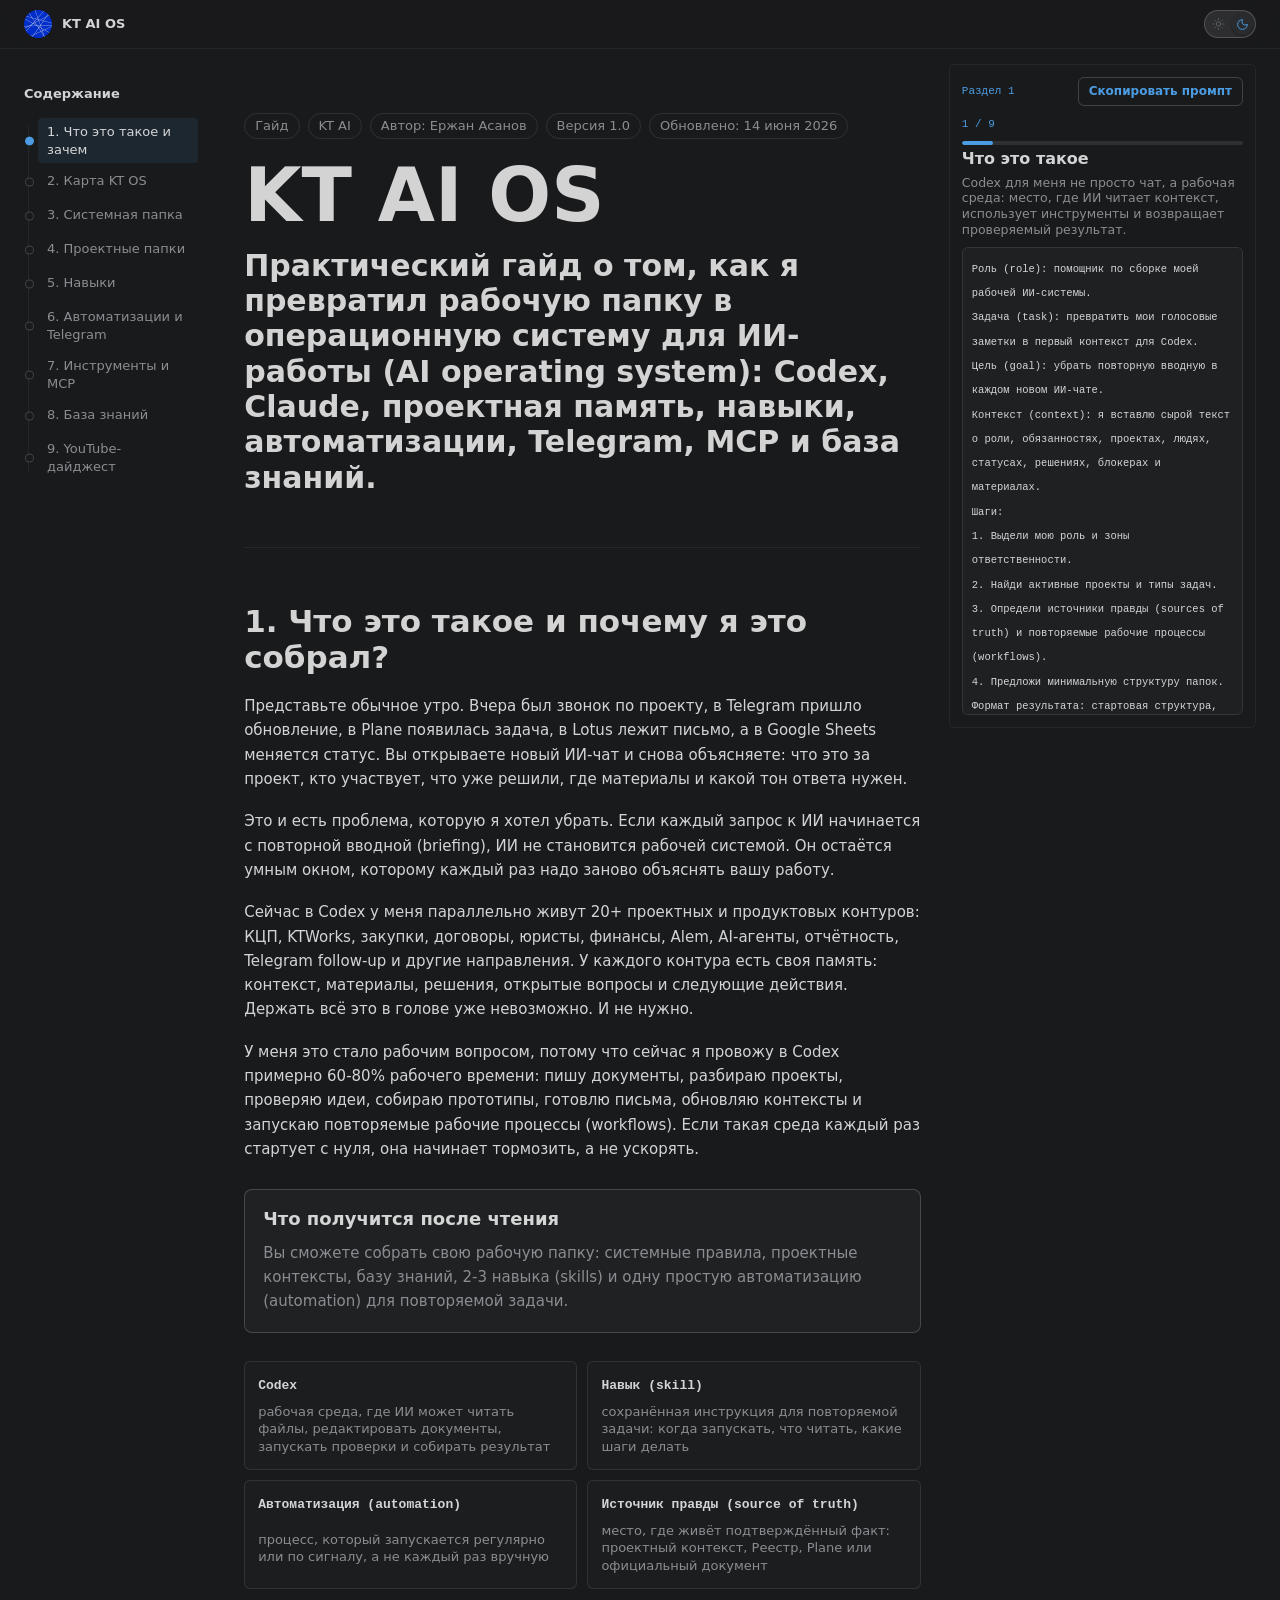
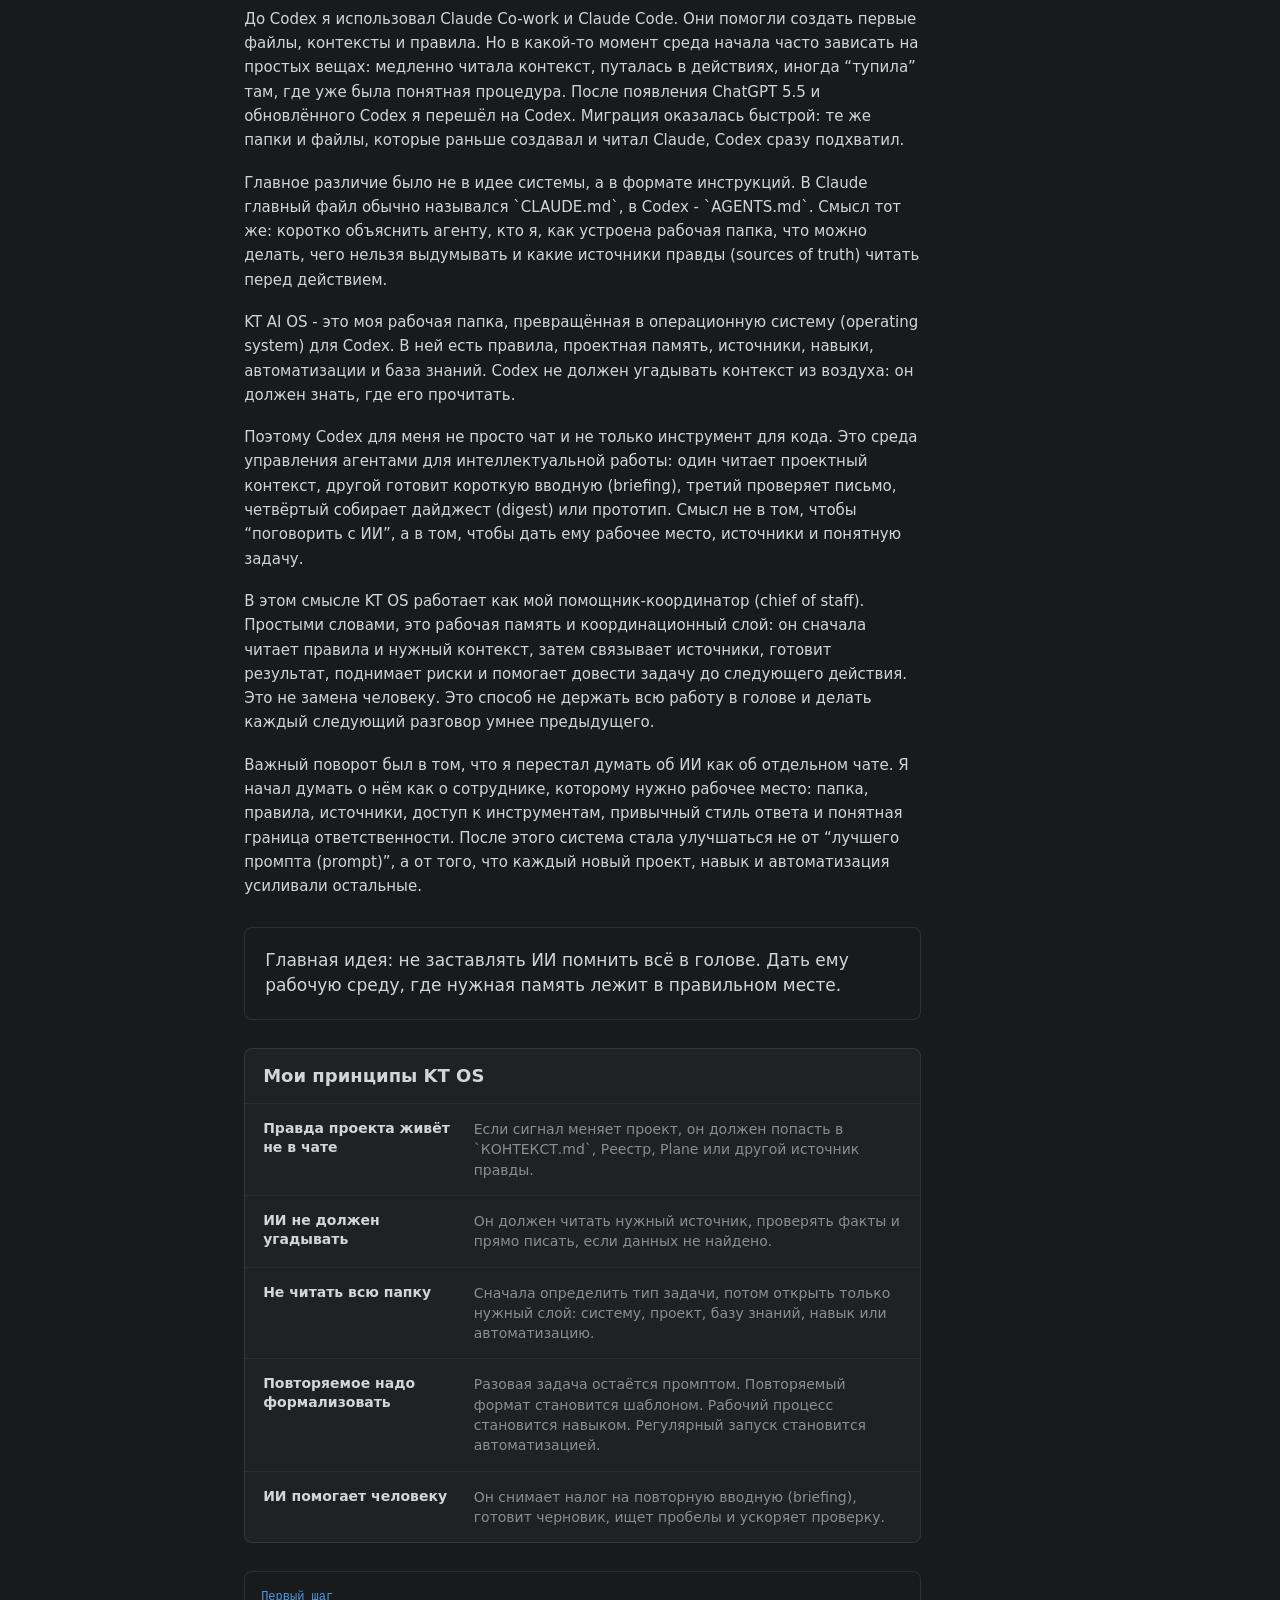
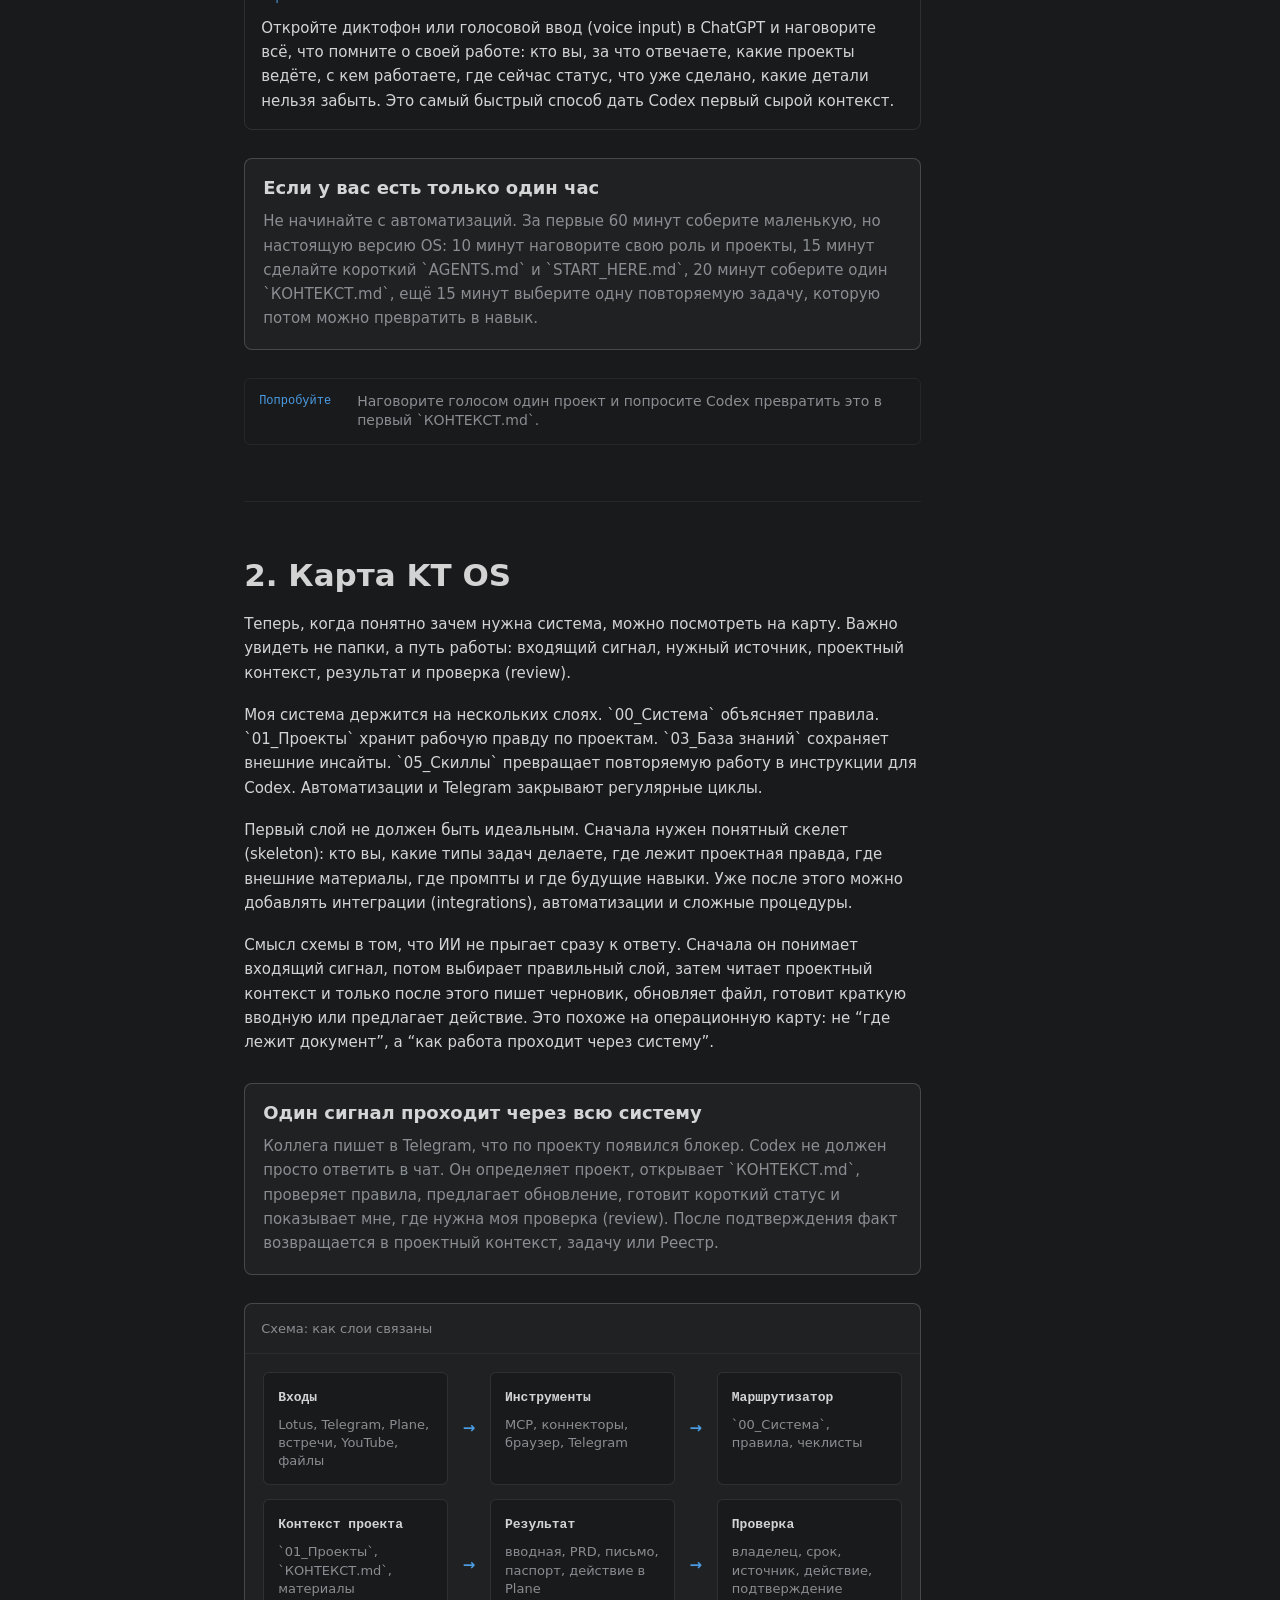
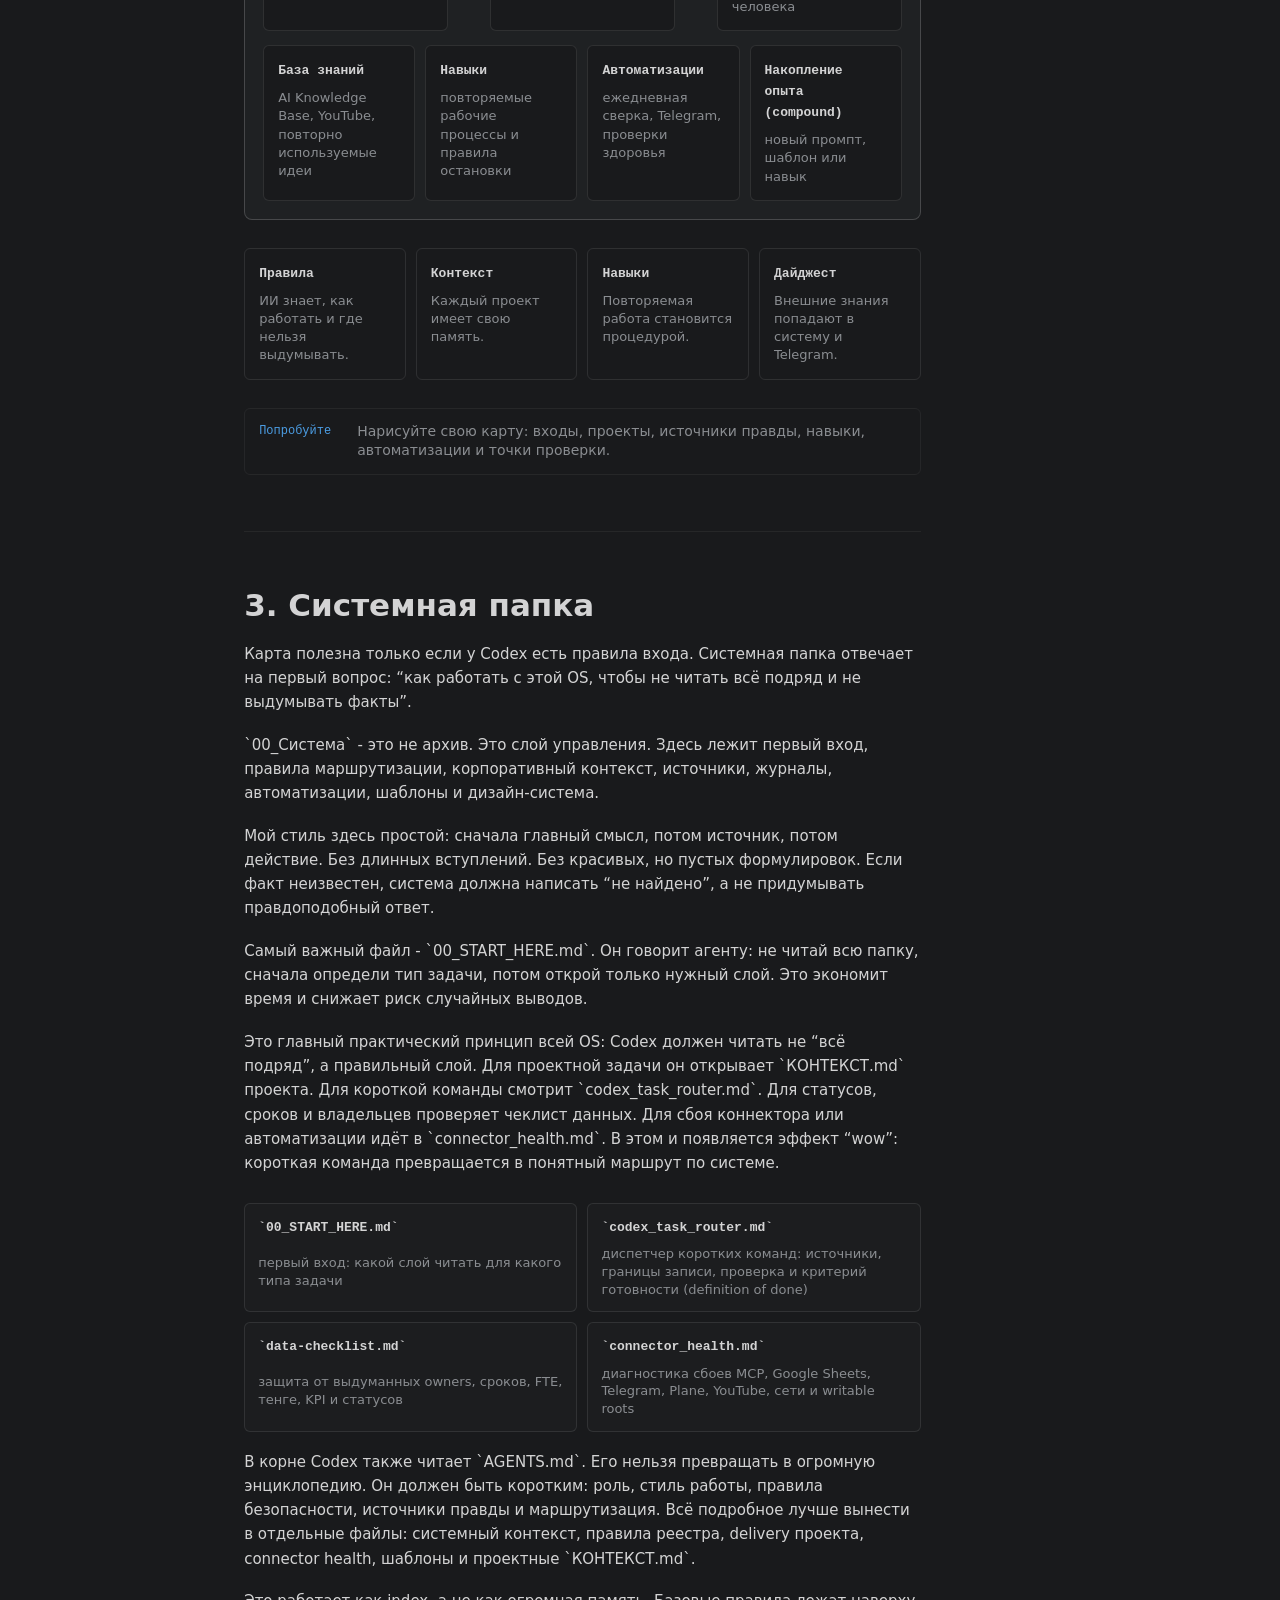
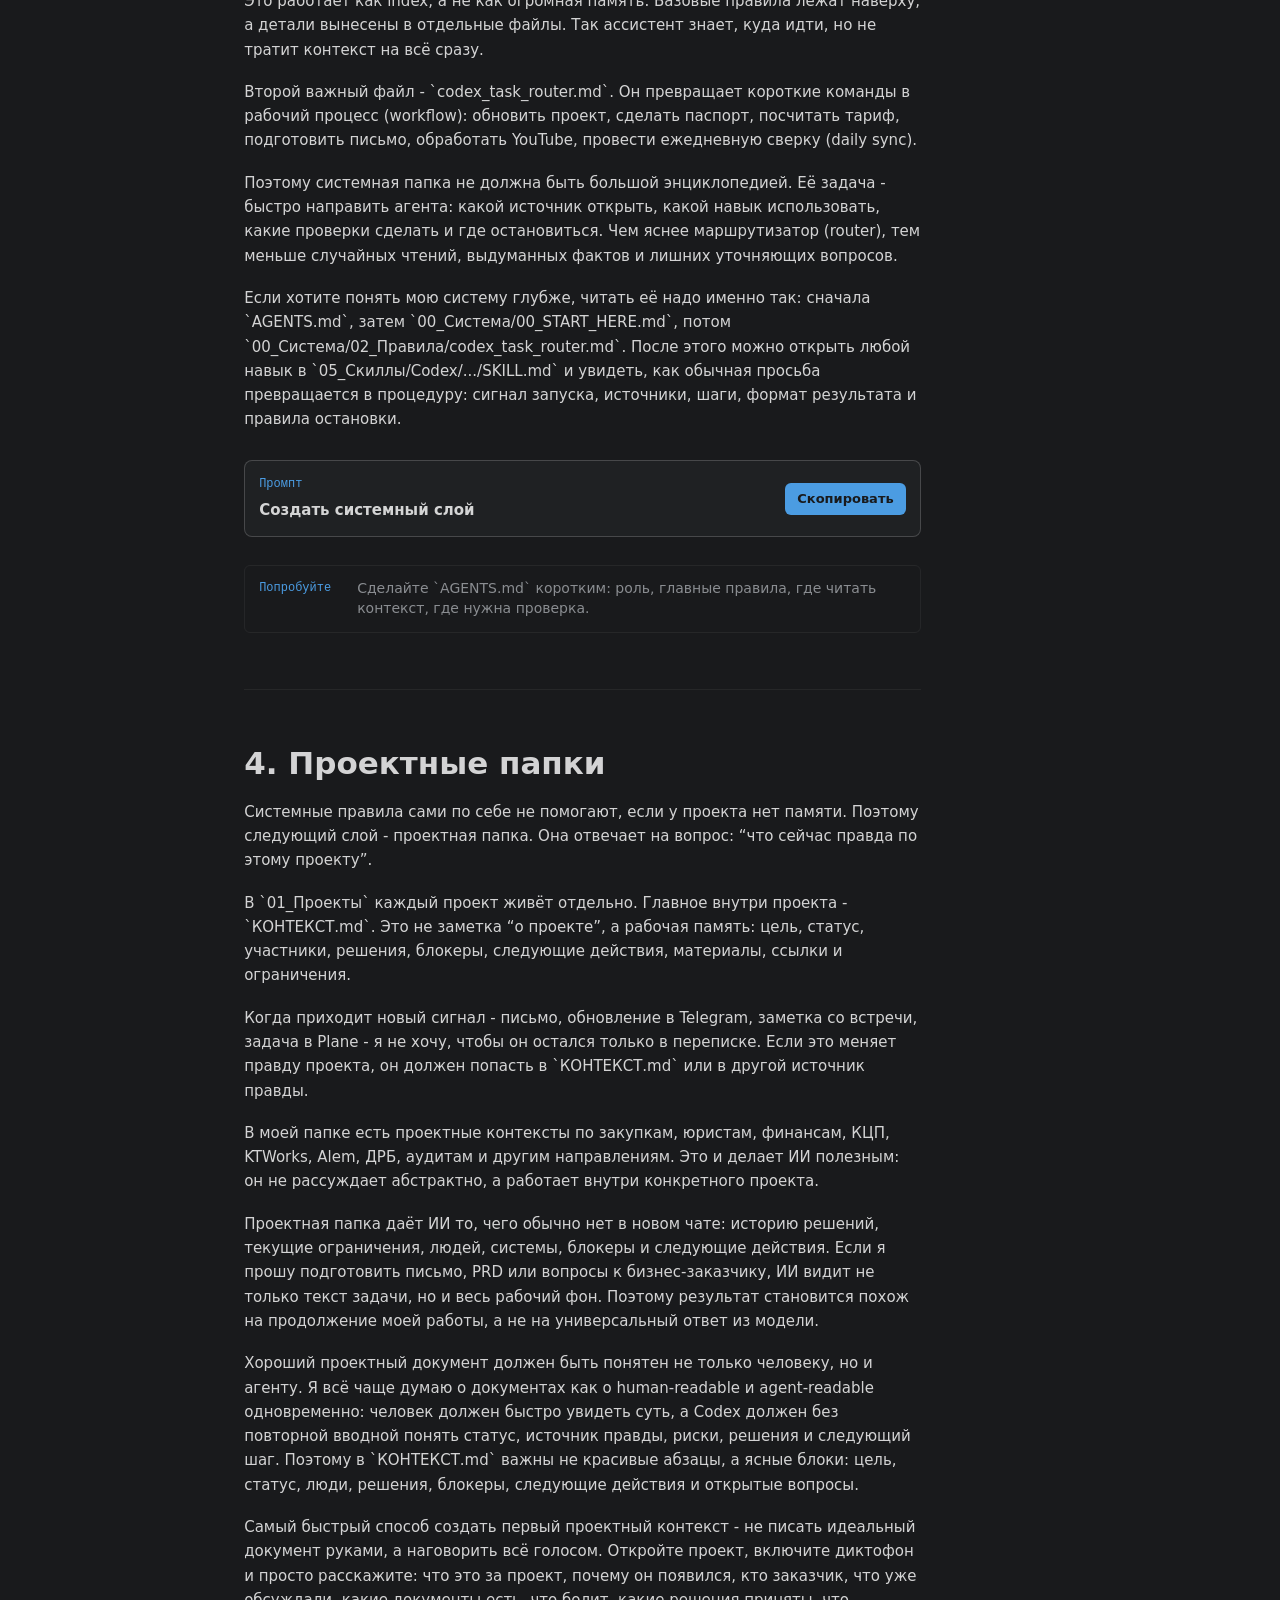
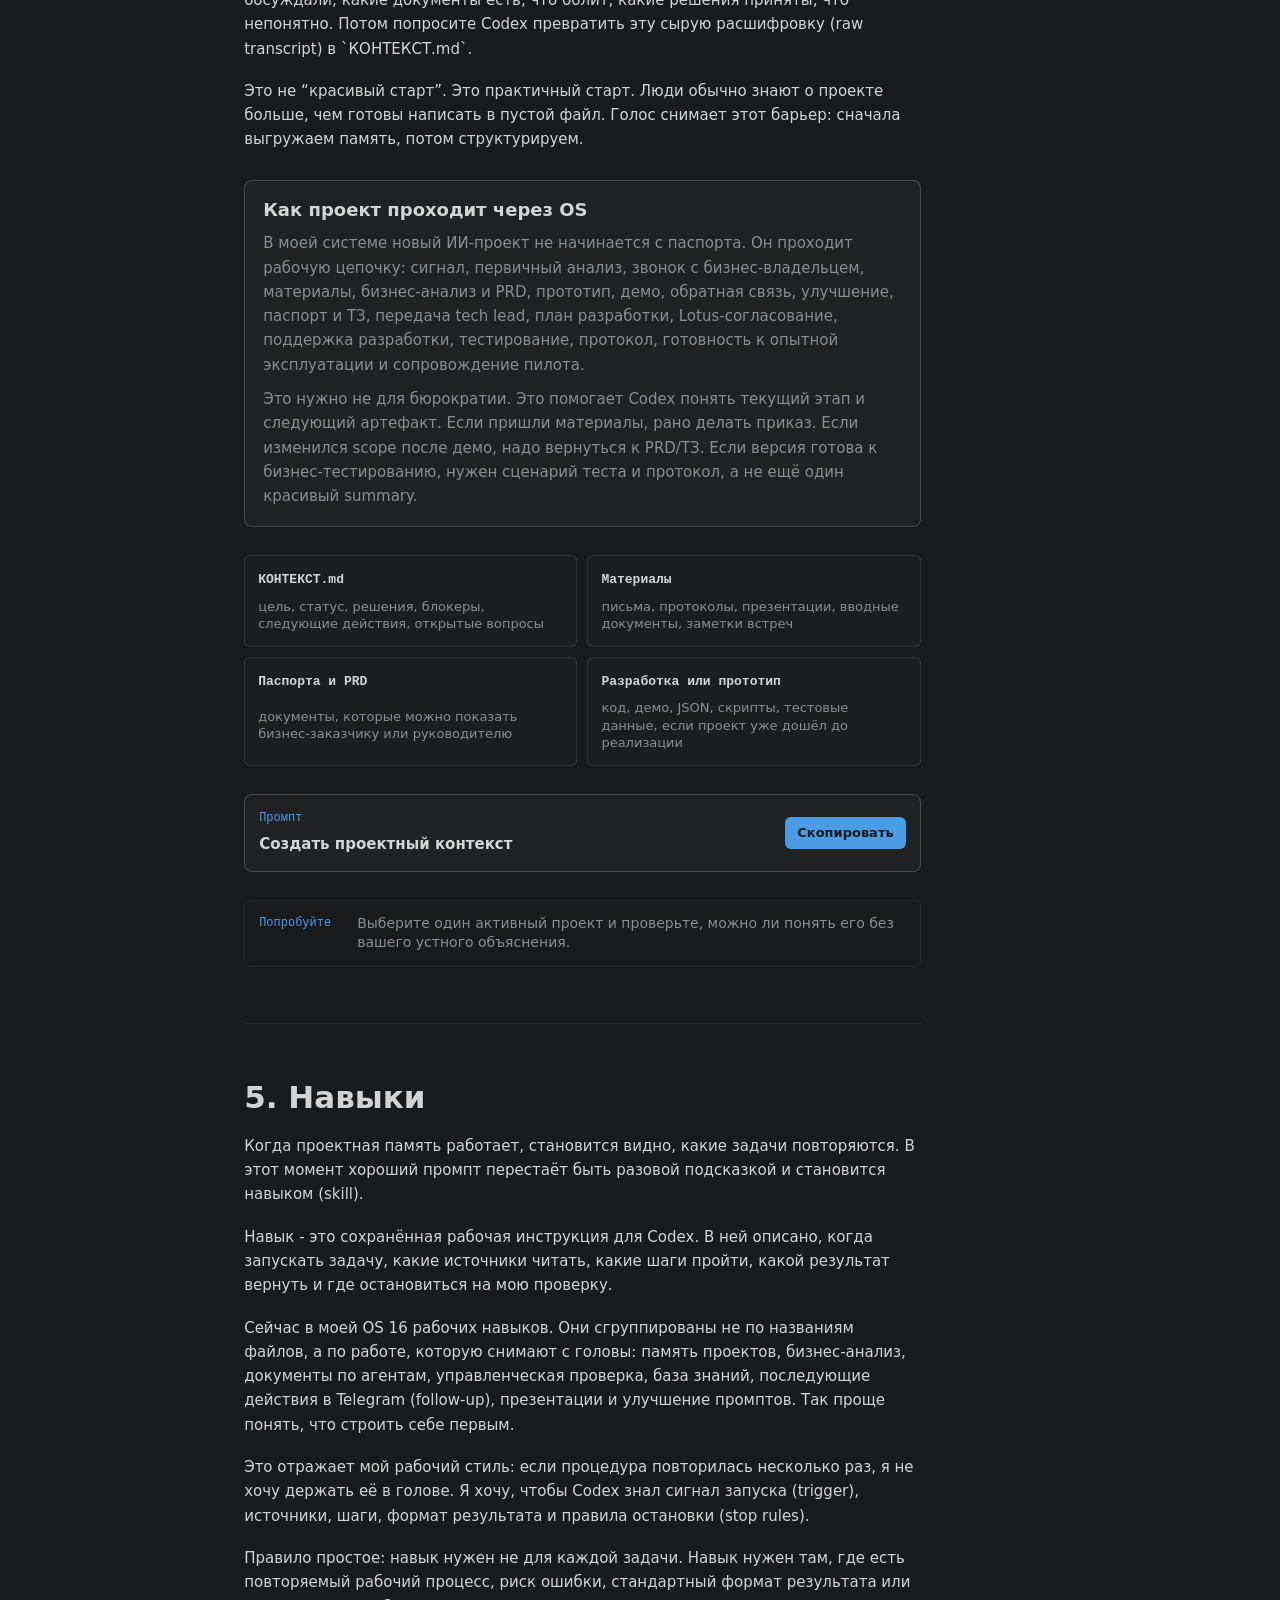
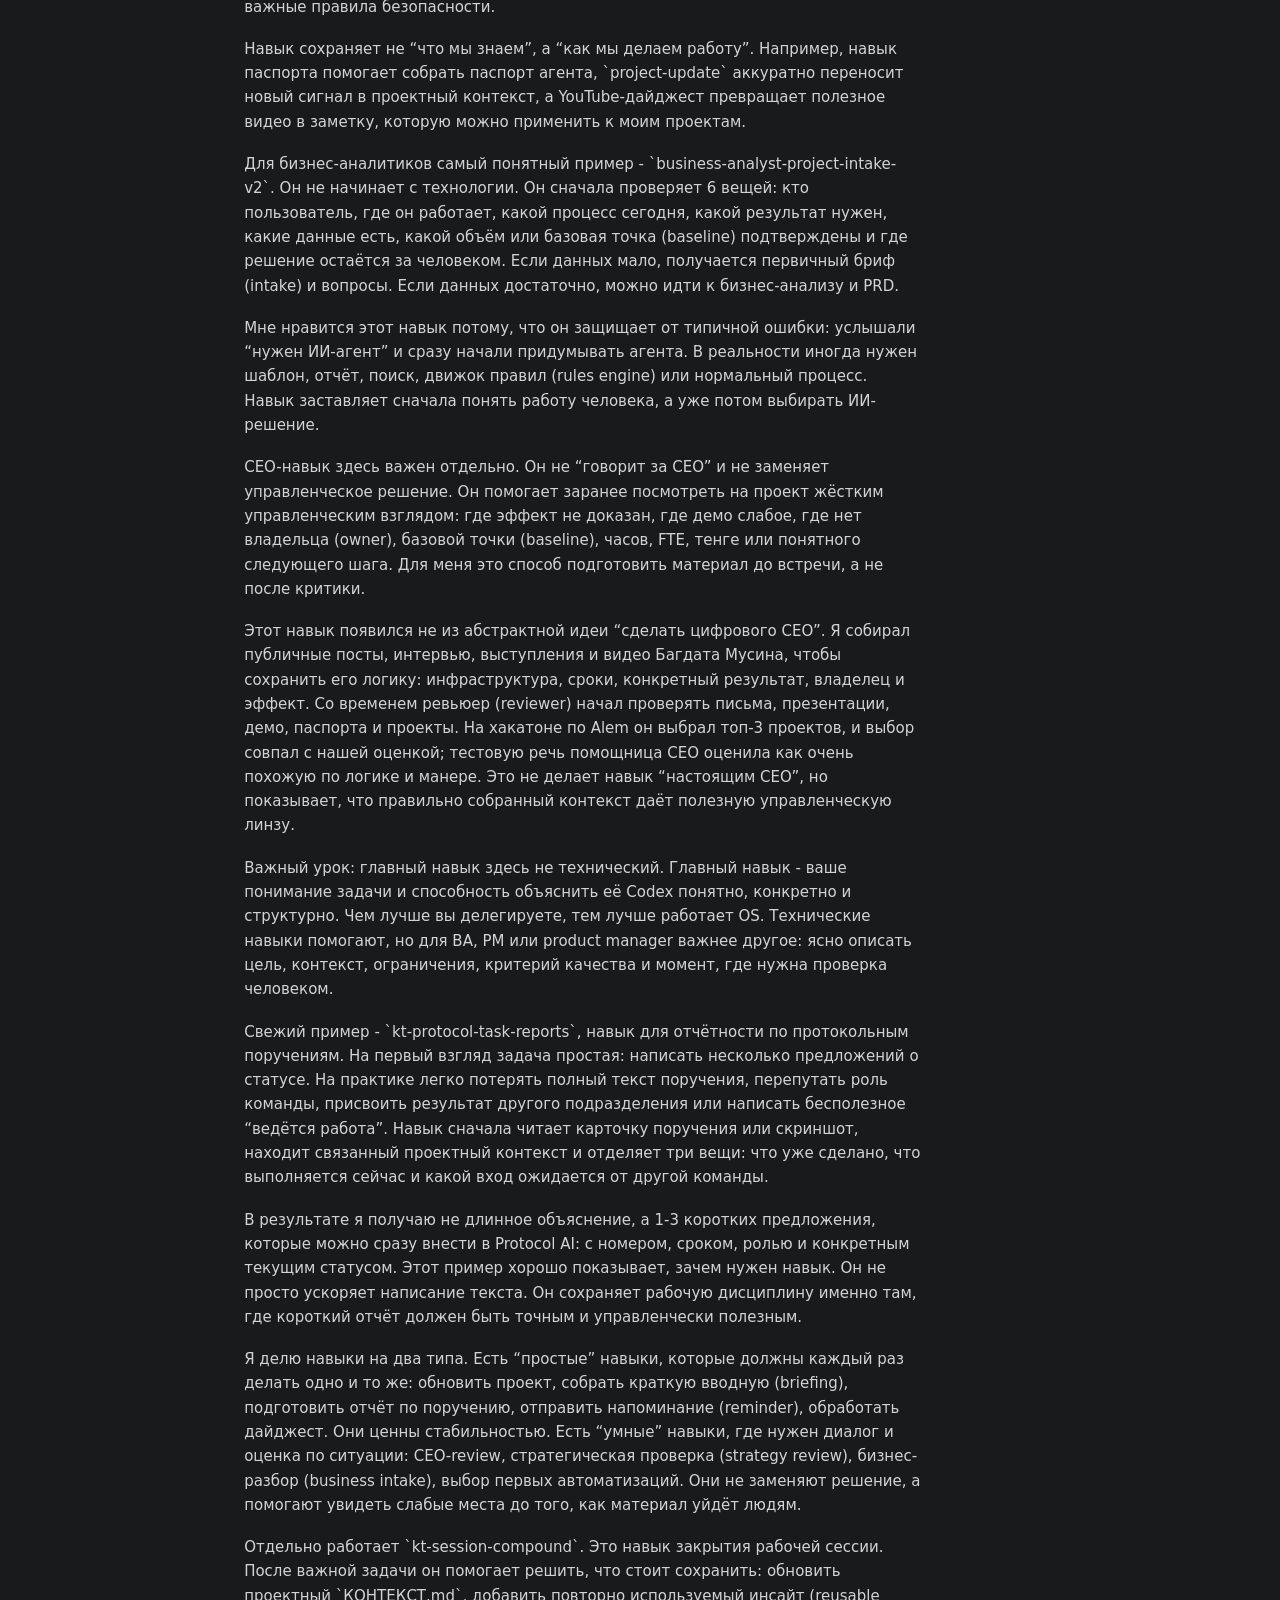
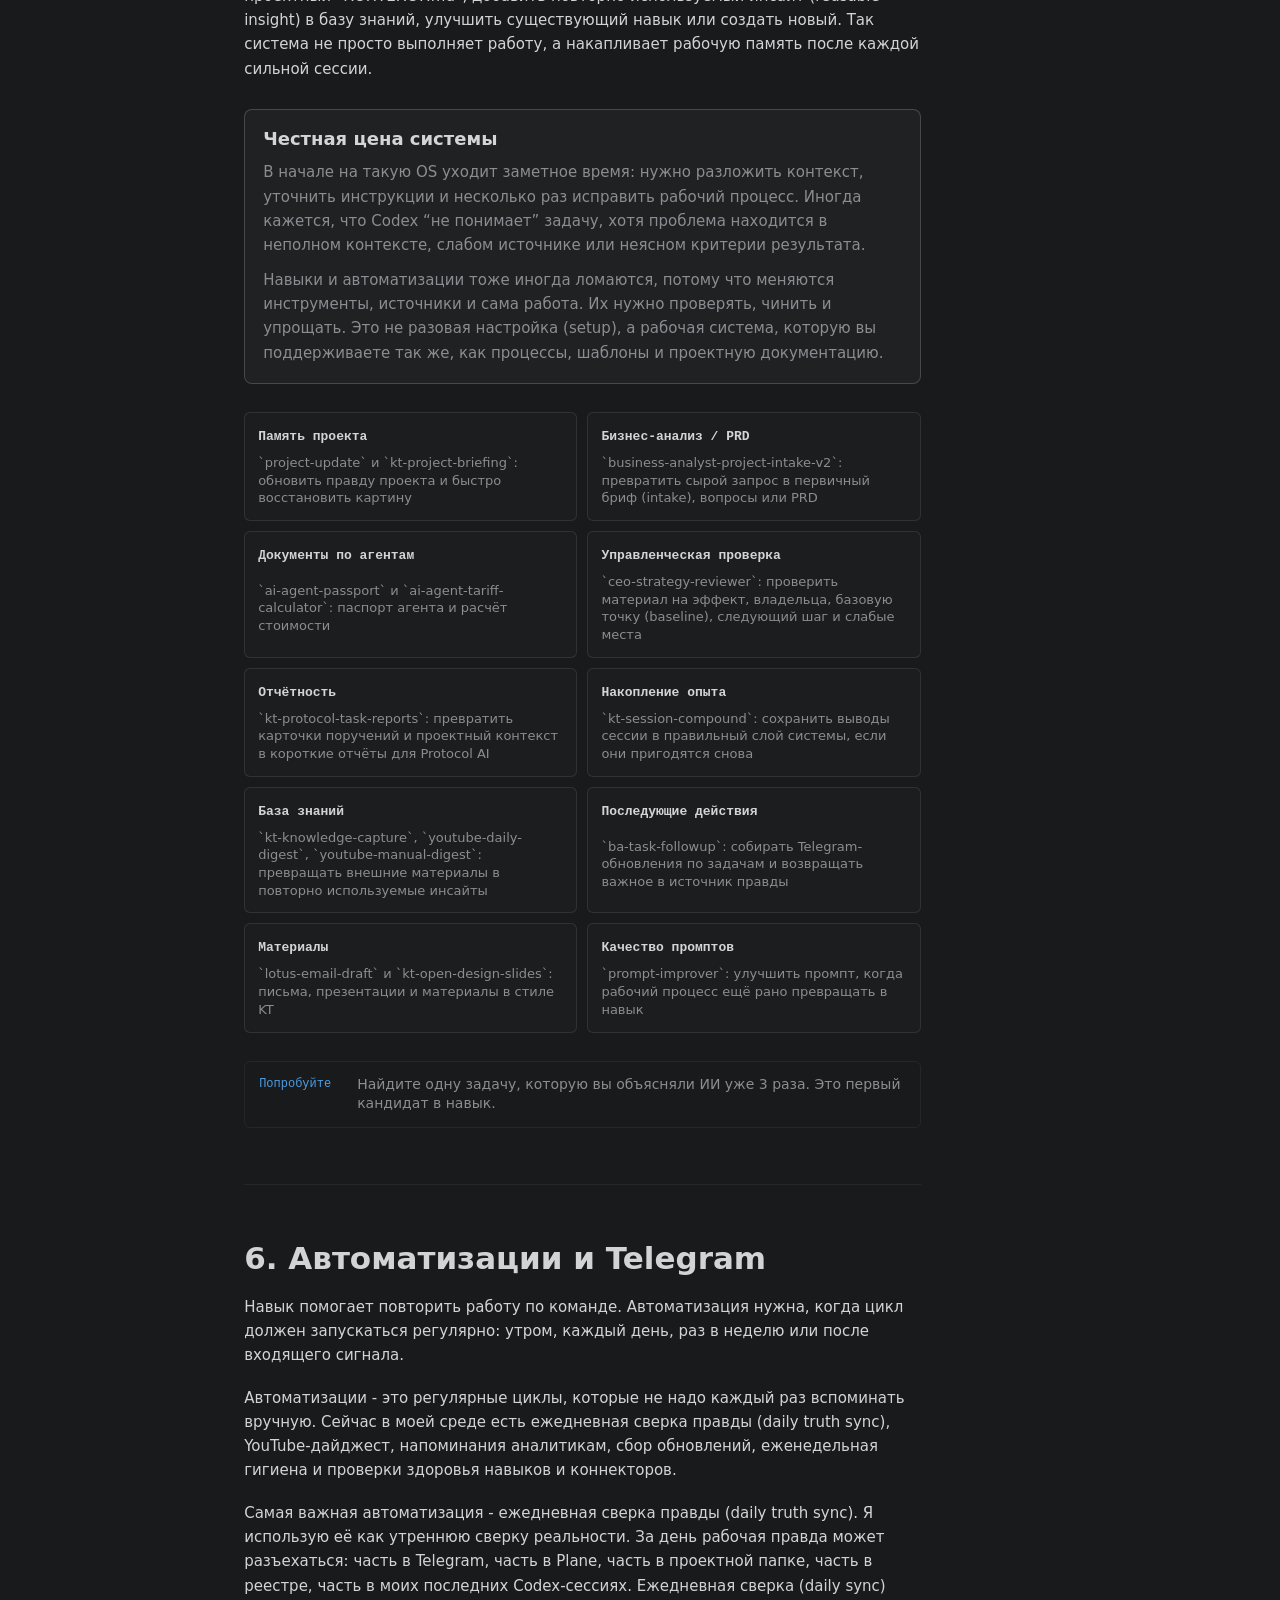
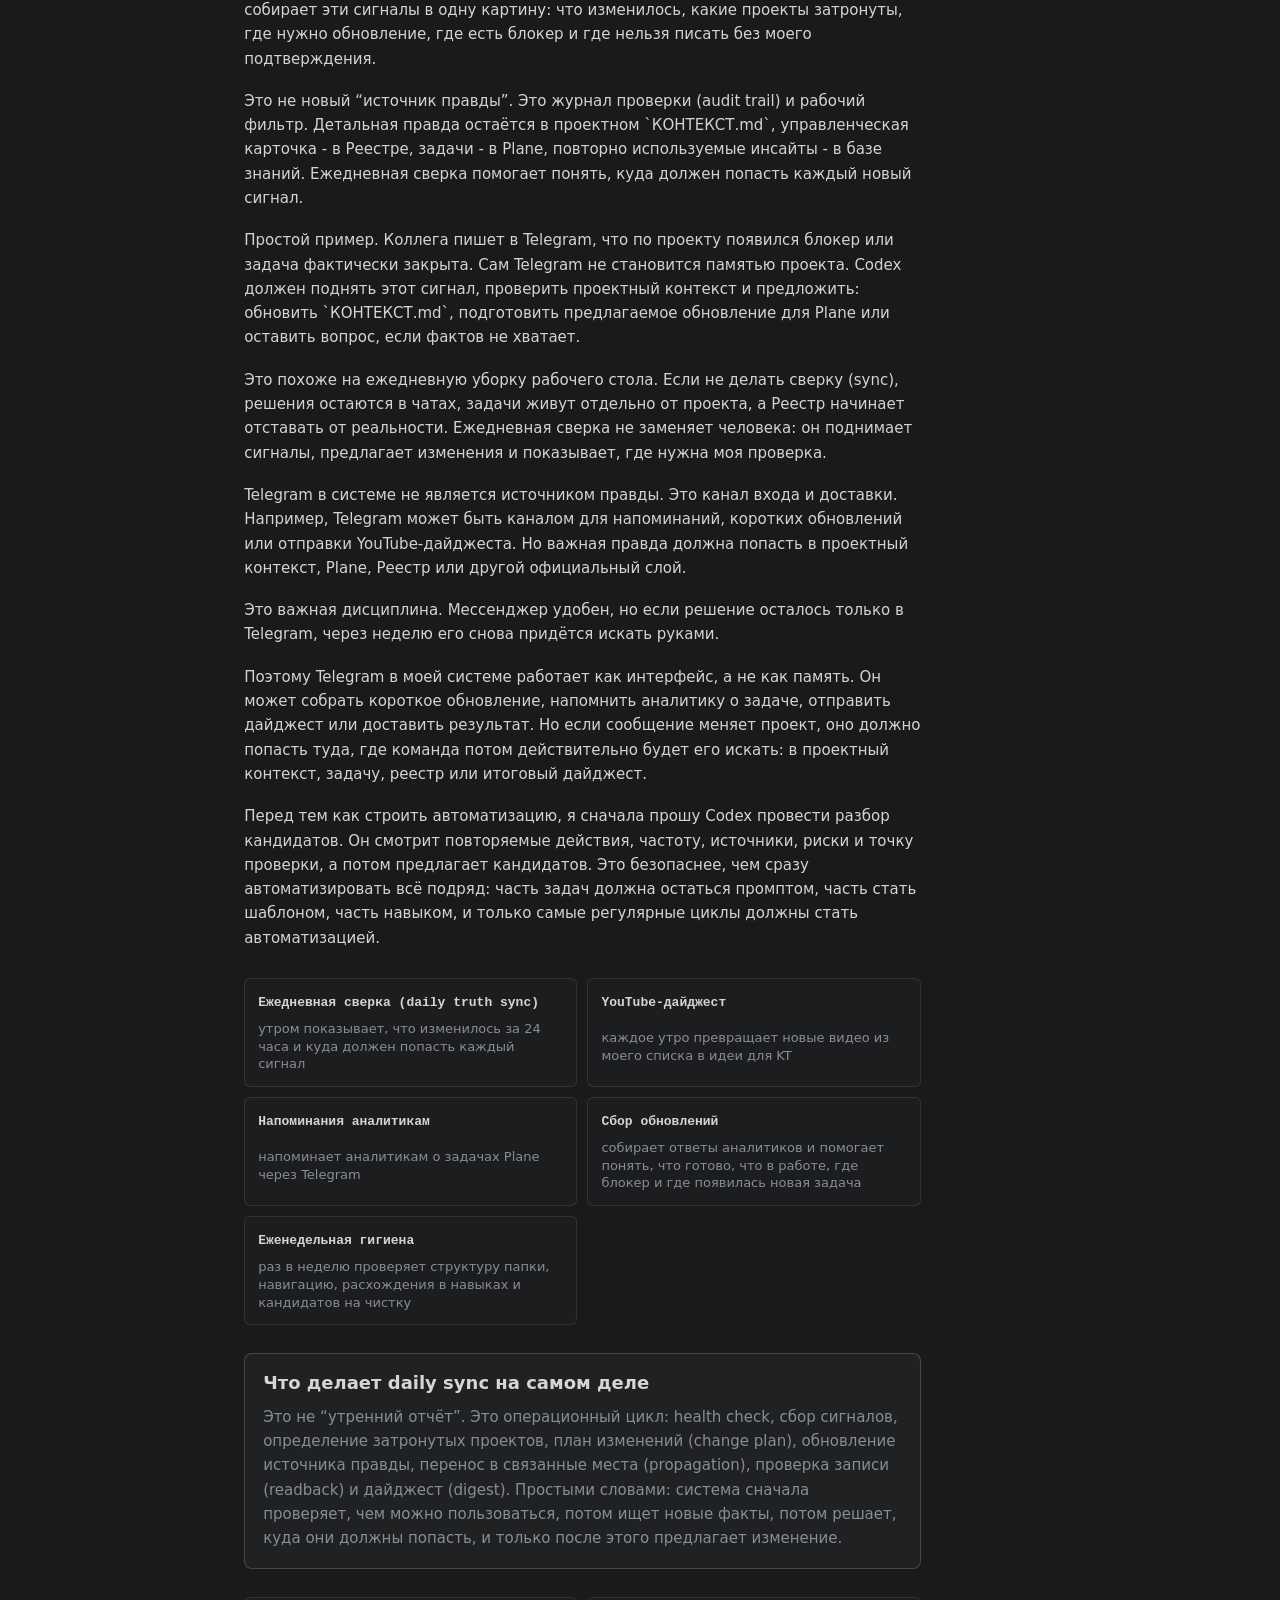
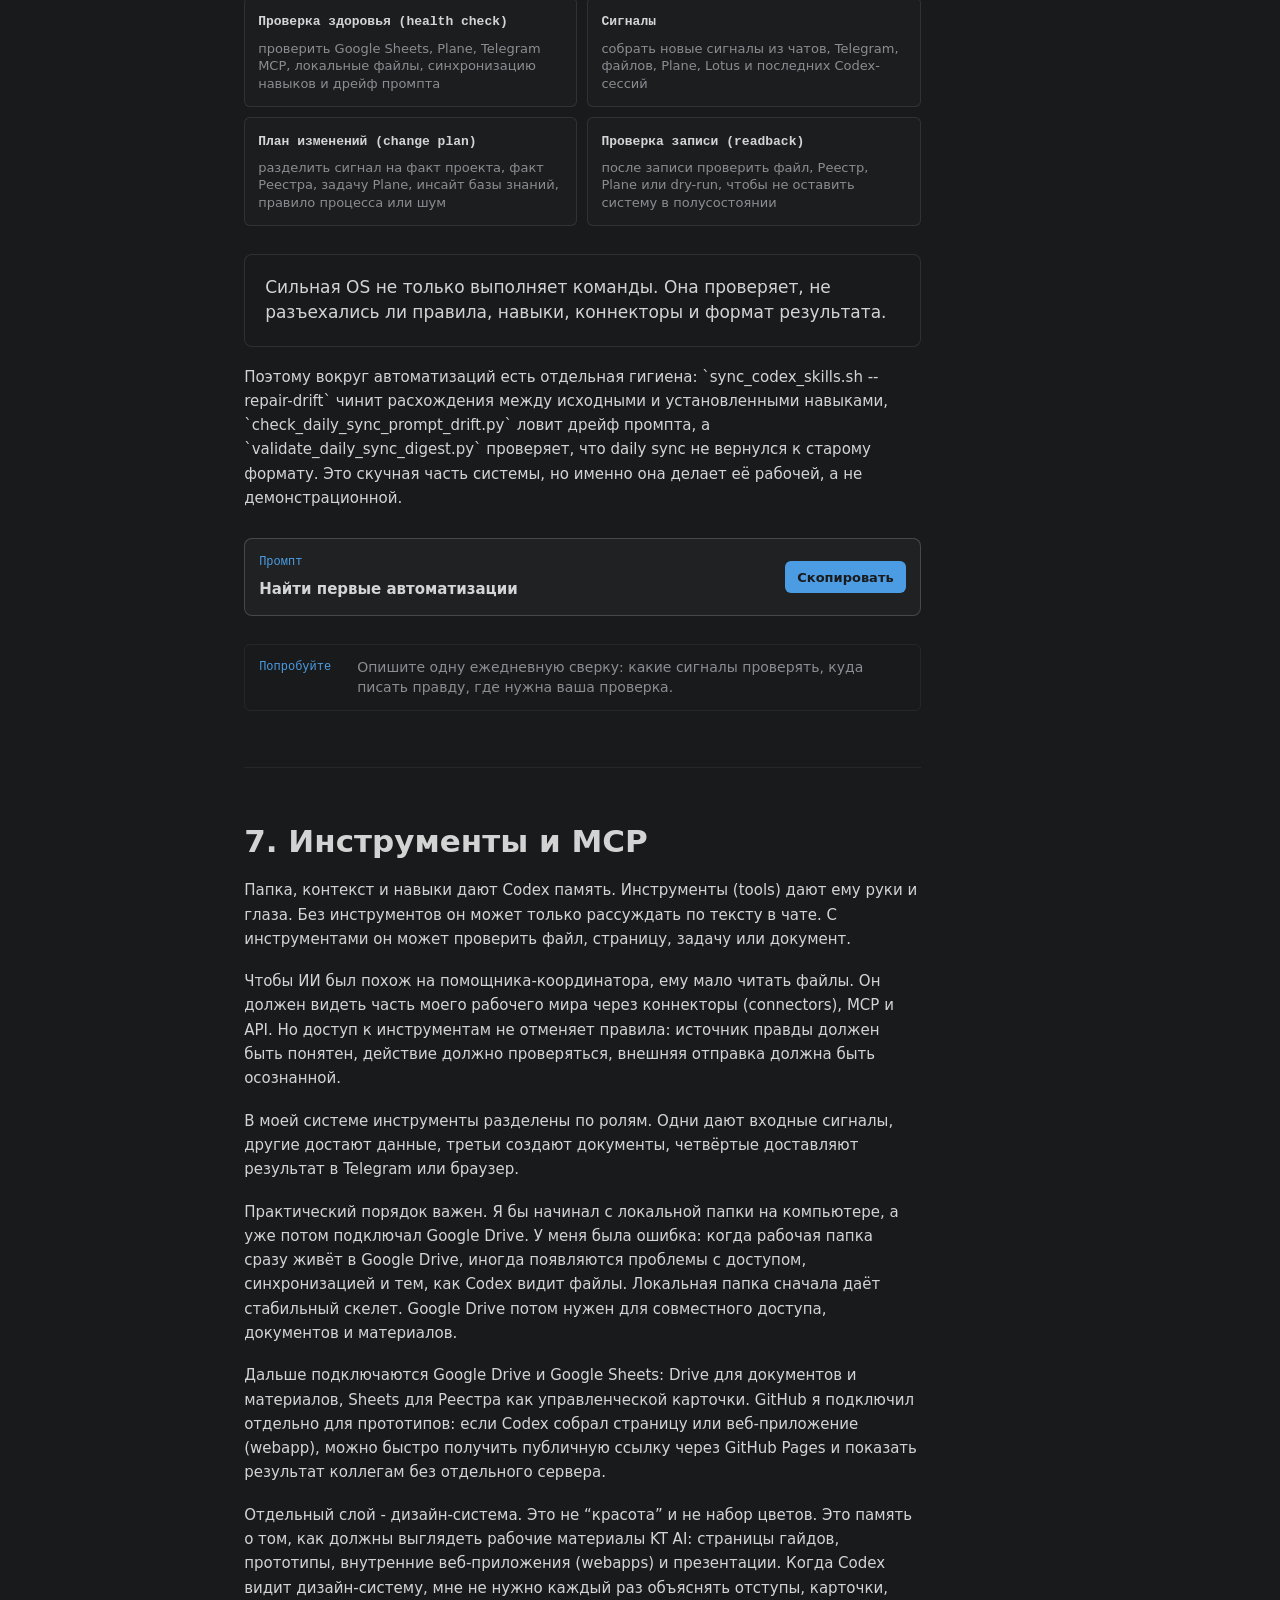
==== commit 9b26073f: "Update KT OS guide metrics" ====
--- a/kt-os-guide/index.html
+++ b/kt-os-guide/index.html
@@ -5,9 +5,9 @@
     <meta name="viewport" content="width=device-width, initial-scale=1">
     <title>KT AI OS</title>
     <meta name="description" content="Практический гайд о том, как превратить рабочую папку в операционную систему для интеллектуальной работы: настройка, рабочие процессы, навыки, автоматизации и база знаний.">
-    <link rel="stylesheet" href="assets/kt-ai-tokens.css?v=20260611-guide4">
-    <link rel="stylesheet" href="assets/kt-ai-components.css?v=20260611-guide4">
-    <link rel="stylesheet" href="styles.css?v=20260611-guide4">
+    <link rel="stylesheet" href="assets/kt-ai-tokens.css?v=20260614-guide8">
+    <link rel="stylesheet" href="assets/kt-ai-components.css?v=20260614-guide8">
+    <link rel="stylesheet" href="styles.css?v=20260614-guide8">
   </head>
   <body class="kt-ai-app">
     <div class="topbar">
@@ -28,15 +28,15 @@
     </div>
 
     <div class="report-shell">
-      <aside class="contents" aria-label="Contents">
+      <aside class="contents" aria-label="Содержание">
         <div class="contents-inner">
-          <div class="contents-title">Contents</div>
+          <div class="contents-title">Содержание</div>
           <nav class="contents-nav">
             <a href="#story">1. Что это такое и зачем</a>
             <a href="#map">2. Карта KT OS</a>
             <a href="#system">3. Системная папка</a>
             <a href="#projects">4. Проектные папки</a>
-            <a href="#skills">5. Skills</a>
+            <a href="#skills">5. Навыки</a>
             <a href="#automations">6. Автоматизации и Telegram</a>
             <a href="#tools">7. Инструменты и MCP</a>
             <a href="#knowledge">8. База знаний</a>
@@ -48,40 +48,52 @@
       <main id="top" class="article">
         <header class="article-header">
           <div class="meta-row">
-            <span>Guide</span>
+            <span>Гайд</span>
             <span>KT AI</span>
             <span>Автор: Ержан Асанов</span>
             <span>Версия 1.0</span>
-            <span>Обновлено: 11 июня 2026</span>
+            <span>Обновлено: 14 июня 2026</span>
           </div>
           <h1>KT AI OS</h1>
-          <p class="subtitle">Практический гайд о том, как я превратил рабочую папку в AI operating system для Codex и Claude: контекст, проекты, skills, автоматизации, Telegram, MCP и база знаний.</p>
+          <p class="subtitle">Практический гайд о том, как я превратил рабочую папку в операционную систему для ИИ-работы (AI operating system): Codex, Claude, проектная память, навыки, автоматизации, Telegram, MCP и база знаний.</p>
         </header>
 
         <section id="story" class="section">
           <h2>1. Что это такое и почему я это собрал?</h2>
           <p>
-            Представьте обычное утро. Вчера был звонок по проекту, в Telegram пришёл апдейт, в Plane появилась
-            задача, в Lotus лежит письмо, а в Google Sheet меняется статус. Вы открываете новый AI-чат и снова
+            Представьте обычное утро. Вчера был звонок по проекту, в Telegram пришло обновление, в Plane появилась
+            задача, в Lotus лежит письмо, а в Google Sheets меняется статус. Вы открываете новый ИИ-чат и снова
             объясняете: что это за проект, кто участвует, что уже решили, где материалы и какой тон ответа нужен.
           </p>
           <p>
-            Это и есть проблема, которую я хотел убрать. Если каждый запрос к AI начинается с повторного briefing,
-            AI не становится рабочей системой. Он остаётся умным окном, которому каждый раз надо заново объяснять
-            вашу работу.
+            Это и есть проблема, которую я хотел убрать. Если каждый запрос к ИИ начинается с повторной вводной
+            (briefing), ИИ не становится рабочей системой. Он остаётся умным окном, которому каждый раз надо
+            заново объяснять вашу работу.
+          </p>
+          <p>
+            Сейчас в Codex у меня параллельно живут 20+ проектных и продуктовых контуров: КЦП, KTWorks,
+            закупки, договоры, юристы, финансы, Alem, AI-агенты, отчётность, Telegram follow-up и другие
+            направления. У каждого контура есть своя память: контекст, материалы, решения, открытые вопросы
+            и следующие действия. Держать всё это в голове уже невозможно. И не нужно.
           </p>
           <p>
             У меня это стало рабочим вопросом, потому что сейчас я провожу в Codex примерно 60-80% рабочего
             времени: пишу документы, разбираю проекты, проверяю идеи, собираю прототипы, готовлю письма,
-            обновляю контексты и запускаю повторяемые workflows. Если такая среда каждый раз стартует с нуля,
+            обновляю контексты и запускаю повторяемые рабочие процессы (workflows). Если такая среда каждый раз стартует с нуля,
             она начинает тормозить, а не ускорять.
           </p>
           <div class="result-card">
             <h3>Что получится после чтения</h3>
             <p>
               Вы сможете собрать свою рабочую папку: системные правила, проектные контексты, базу знаний,
-              2-3 skills и один простой automation для повторяемой задачи.
+              2-3 навыка (skills) и одну простую автоматизацию (automation) для повторяемой задачи.
             </p>
+          </div>
+          <div class="layer-table">
+            <div><strong>Codex</strong><span>рабочая среда, где ИИ может читать файлы, редактировать документы, запускать проверки и собирать результат</span></div>
+            <div><strong>Навык (skill)</strong><span>сохранённая инструкция для повторяемой задачи: когда запускать, что читать, какие шаги делать</span></div>
+            <div><strong>Автоматизация (automation)</strong><span>процесс, который запускается регулярно или по сигналу, а не каждый раз вручную</span></div>
+            <div><strong>Источник правды (source of truth)</strong><span>место, где живёт подтверждённый факт: проектный контекст, Реестр, Plane или официальный документ</span></div>
           </div>
           <p>
             До Codex я использовал Claude Co-work и Claude Code. Они помогли создать первые файлы, контексты
@@ -93,129 +105,138 @@
           <p>
             Главное различие было не в идее системы, а в формате инструкций. В Claude главный файл обычно
             назывался `CLAUDE.md`, в Codex - `AGENTS.md`. Смысл тот же: коротко объяснить агенту, кто я,
-            как устроена рабочая папка, что можно делать, чего нельзя выдумывать и какие sources of truth
+            как устроена рабочая папка, что можно делать, чего нельзя выдумывать и какие источники правды (sources of truth)
             читать перед действием.
           </p>
           <p>
-            KT OS - это моя рабочая папка, превращённая в operating system для Codex. В ней есть правила, проектная
-            память, источники, skills, automations и база знаний. Codex не должен угадывать контекст из воздуха:
+            KT AI OS - это моя рабочая папка, превращённая в операционную систему (operating system) для Codex.
+            В ней есть правила, проектная память, источники, навыки, автоматизации и база знаний. Codex не должен угадывать контекст из воздуха:
             он должен знать, где его прочитать.
           </p>
           <p>
-            Поэтому Codex для меня не просто чат и не только инструмент для кода. Это среда управления агентами:
-            место, где я управляю агентами для интеллектуальной работы. Один агент читает проектный контекст, другой
-            готовит briefing, третий проверяет письмо, четвёртый собирает digest или прототип. Смысл не в том,
-            чтобы “поговорить с AI”, а в том, чтобы дать ему рабочее место и понятную задачу.
-          </p>
-          <p>
-            В этом смысле KT OS работает как мой помощник-координатор (chief of staff). Простыми словами, это рабочая память и
-            координационный слой: он держит контекст, готовит briefing, напоминает о решениях, связывает людей
-            и источники, поднимает риски и помогает довести задачу до следующего действия. В моей версии эту роль
-            частично выполняет Codex.
-          </p>
-          <p>
-            Я начал строить это не ради красивой структуры. Проектов стало больше, источников стало больше,
-            AI-чаты стали полезнее, но контекст начал распадаться между письмами, Telegram, Lotus, Plane,
-            Google Sheets, проектными материалами и новыми идеями.
-          </p>
-          <p>
-            Поэтому я сделал папку, где AI сначала читает правила, потом нужный контекст, потом источники, потом
-            действует. Это не замена человеку. Это рабочая память, которая снижает хаос и делает каждый следующий
-            разговор умнее предыдущего.
-          </p>
-          <p>
-            Важный поворот был в том, что я перестал думать об AI как об отдельном чате. Я начал думать о нём
+            Поэтому Codex для меня не просто чат и не только инструмент для кода. Это среда управления агентами
+            для интеллектуальной работы: один читает проектный контекст, другой готовит короткую вводную (briefing),
+            третий проверяет письмо, четвёртый собирает дайджест (digest) или прототип. Смысл не в том, чтобы “поговорить с ИИ”, а в том,
+            чтобы дать ему рабочее место, источники и понятную задачу.
+          </p>
+          <p>
+            В этом смысле KT OS работает как мой помощник-координатор (chief of staff). Простыми словами, это
+            рабочая память и координационный слой: он сначала читает правила и нужный контекст, затем связывает
+            источники, готовит результат, поднимает риски и помогает довести задачу до следующего действия.
+            Это не замена человеку. Это способ не держать всю работу в голове и делать каждый следующий разговор
+            умнее предыдущего.
+          </p>
+          <p>
+            Важный поворот был в том, что я перестал думать об ИИ как об отдельном чате. Я начал думать о нём
             как о сотруднике, которому нужно рабочее место: папка, правила, источники, доступ к инструментам,
             привычный стиль ответа и понятная граница ответственности. После этого система стала улучшаться
-            не от “лучшего prompt”, а от того, что каждый новый проект, skill и automation усиливал остальные.
+            не от “лучшего промпта (prompt)”, а от того, что каждый новый проект, навык и автоматизация усиливали остальные.
           </p>
           <div class="quote-block">
-            <p>Главная идея: не заставлять AI помнить всё в голове. Дать ему рабочую среду, где нужная память лежит в правильном месте.</p>
+            <p>Главная идея: не заставлять ИИ помнить всё в голове. Дать ему рабочую среду, где нужная память лежит в правильном месте.</p>
           </div>
           <div class="principles-grid">
             <h3>Мои принципы KT OS</h3>
             <div>
               <strong>Правда проекта живёт не в чате</strong>
-              <span>Если сигнал меняет проект, он должен попасть в `КОНТЕКСТ.md`, Реестр, Plane или другой source of truth.</span>
+              <span>Если сигнал меняет проект, он должен попасть в `КОНТЕКСТ.md`, Реестр, Plane или другой источник правды.</span>
             </div>
             <div>
-              <strong>AI не должен угадывать</strong>
+              <strong>ИИ не должен угадывать</strong>
               <span>Он должен читать нужный источник, проверять факты и прямо писать, если данных не найдено.</span>
             </div>
             <div>
               <strong>Не читать всю папку</strong>
-              <span>Сначала определить тип задачи, потом открыть только нужный слой: system, project, KB, skill или automation.</span>
+              <span>Сначала определить тип задачи, потом открыть только нужный слой: систему, проект, базу знаний, навык или автоматизацию.</span>
             </div>
             <div>
               <strong>Повторяемое надо формализовать</strong>
-              <span>Разовая задача остаётся prompt. Повторяемый формат становится template. Workflow становится skill. Регулярный запуск становится automation.</span>
+              <span>Разовая задача остаётся промптом. Повторяемый формат становится шаблоном. Рабочий процесс становится навыком. Регулярный запуск становится автоматизацией.</span>
             </div>
             <div>
-              <strong>AI помогает человеку</strong>
-              <span>Он снимает налог на повторный briefing, готовит черновик, ищет пробелы и ускоряет проверку.</span>
+              <strong>ИИ помогает человеку</strong>
+              <span>Он снимает налог на повторную вводную (briefing), готовит черновик, ищет пробелы и ускоряет проверку.</span>
             </div>
           </div>
           <div class="first-step">
             <span>Первый шаг</span>
-            <p>Откройте диктофон или voice input в ChatGPT и наговорите всё, что помните о своей работе: кто вы, за что отвечаете, какие проекты ведёте, с кем работаете, где сейчас статус, что уже сделано, какие детали нельзя забыть. Это самый быстрый способ дать Codex первый сырой контекст.</p>
-          </div>
-          <div class="try-this"><span>Try this</span><p>Наговорите голосом один проект и попросите Codex превратить это в первый `КОНТЕКСТ.md`.</p></div>
+            <p>Откройте диктофон или голосовой ввод (voice input) в ChatGPT и наговорите всё, что помните о своей работе: кто вы, за что отвечаете, какие проекты ведёте, с кем работаете, где сейчас статус, что уже сделано, какие детали нельзя забыть. Это самый быстрый способ дать Codex первый сырой контекст.</p>
+          </div>
+          <div class="result-card">
+            <h3>Если у вас есть только один час</h3>
+            <p>
+              Не начинайте с автоматизаций. За первые 60 минут соберите маленькую, но настоящую версию OS:
+              10 минут наговорите свою роль и проекты, 15 минут сделайте короткий `AGENTS.md` и `START_HERE.md`,
+              20 минут соберите один `КОНТЕКСТ.md`, ещё 15 минут выберите одну повторяемую задачу, которую потом
+              можно превратить в навык.
+            </p>
+          </div>
+          <div class="try-this"><span>Попробуйте</span><p>Наговорите голосом один проект и попросите Codex превратить это в первый `КОНТЕКСТ.md`.</p></div>
         </section>
 
         <section id="map" class="section">
           <h2>2. Карта KT OS</h2>
           <p>
             Теперь, когда понятно зачем нужна система, можно посмотреть на карту. Важно увидеть не папки, а путь
-            работы: входящий сигнал, нужный источник, проектный контекст, результат и review.
+            работы: входящий сигнал, нужный источник, проектный контекст, результат и проверка (review).
           </p>
           <p>
             Моя система держится на нескольких слоях. `00_Система` объясняет правила. `01_Проекты` хранит
             рабочую правду по проектам. `03_База знаний` сохраняет внешние инсайты. `05_Скиллы` превращает
-            повторяемую работу в инструкции для Codex. Automations и Telegram закрывают регулярные циклы.
-          </p>
-          <p>
-            Первый слой не должен быть идеальным. Сначала нужен понятный skeleton: кто вы, какие типы задач
-            делаете, где лежит проектная правда, где внешние материалы, где prompts и где будущие skills.
-            Уже после этого можно добавлять integrations, automations и сложные процедуры.
-          </p>
-          <p>
-            Смысл схемы в том, что AI не прыгает сразу к ответу. Сначала он понимает входящий сигнал, потом
+            повторяемую работу в инструкции для Codex. Автоматизации и Telegram закрывают регулярные циклы.
+          </p>
+          <p>
+            Первый слой не должен быть идеальным. Сначала нужен понятный скелет (skeleton): кто вы, какие типы
+            задач делаете, где лежит проектная правда, где внешние материалы, где промпты и где будущие навыки.
+            Уже после этого можно добавлять интеграции (integrations), автоматизации и сложные процедуры.
+          </p>
+          <p>
+            Смысл схемы в том, что ИИ не прыгает сразу к ответу. Сначала он понимает входящий сигнал, потом
             выбирает правильный слой, затем читает проектный контекст и только после этого пишет черновик,
-            обновляет файл, готовит briefing или предлагает действие. Это похоже на операционную карту:
+            обновляет файл, готовит краткую вводную или предлагает действие. Это похоже на операционную карту:
             не “где лежит документ”, а “как работа проходит через систему”.
           </p>
+          <div class="result-card">
+            <h3>Один сигнал проходит через всю систему</h3>
+            <p>
+              Коллега пишет в Telegram, что по проекту появился блокер. Codex не должен просто ответить в чат.
+              Он определяет проект, открывает `КОНТЕКСТ.md`, проверяет правила, предлагает обновление, готовит
+              короткий статус и показывает мне, где нужна моя проверка (review). После подтверждения факт возвращается
+              в проектный контекст, задачу или Реестр.
+            </p>
+          </div>
           <figure class="mermaid-panel">
             <figcaption>Схема: как слои связаны</figcaption>
             <div class="flow-map" aria-label="Схема KT OS">
               <div class="flow-row">
                 <div class="flow-node"><strong>Входы</strong><span>Lotus, Telegram, Plane, встречи, YouTube, файлы</span></div>
                 <i>→</i>
-                <div class="flow-node"><strong>Tools</strong><span>MCP, connectors, browser, Telegram</span></div>
+                <div class="flow-node"><strong>Инструменты</strong><span>MCP, коннекторы, браузер, Telegram</span></div>
                 <i>→</i>
-                <div class="flow-node"><strong>Router</strong><span>`00_Система`, правила, checklists</span></div>
+                <div class="flow-node"><strong>Маршрутизатор</strong><span>`00_Система`, правила, чеклисты</span></div>
               </div>
               <div class="flow-row">
-                <div class="flow-node"><strong>Project context</strong><span>`01_Проекты`, `КОНТЕКСТ.md`, материалы</span></div>
+                <div class="flow-node"><strong>Контекст проекта</strong><span>`01_Проекты`, `КОНТЕКСТ.md`, материалы</span></div>
                 <i>→</i>
-                <div class="flow-node"><strong>Output</strong><span>briefing, PRD, письмо, паспорт, Plane action</span></div>
+                <div class="flow-node"><strong>Результат</strong><span>вводная, PRD, письмо, паспорт, действие в Plane</span></div>
                 <i>→</i>
-                <div class="flow-node"><strong>Review</strong><span>owner, срок, source, действие, human approval</span></div>
+                <div class="flow-node"><strong>Проверка</strong><span>владелец, срок, источник, действие, подтверждение человека</span></div>
               </div>
               <div class="flow-row flow-row-support">
-                <div class="flow-node"><strong>KB</strong><span>AI Knowledge Base, YouTube, reusable insights</span></div>
-                <div class="flow-node"><strong>Skills</strong><span>повторяемые workflows и stop rules</span></div>
-                <div class="flow-node"><strong>Automations</strong><span>daily sync, Telegram, health checks</span></div>
-                <div class="flow-node"><strong>Накопление (compound)</strong><span>новый prompt, template или skill</span></div>
+                <div class="flow-node"><strong>База знаний</strong><span>AI Knowledge Base, YouTube, повторно используемые идеи</span></div>
+                <div class="flow-node"><strong>Навыки</strong><span>повторяемые рабочие процессы и правила остановки</span></div>
+                <div class="flow-node"><strong>Автоматизации</strong><span>ежедневная сверка, Telegram, проверки здоровья</span></div>
+                <div class="flow-node"><strong>Накопление опыта (compound)</strong><span>новый промпт, шаблон или навык</span></div>
               </div>
             </div>
           </figure>
           <div class="map-cards">
-            <div><strong>Правила</strong><span>AI знает, как работать и где нельзя выдумывать.</span></div>
+            <div><strong>Правила</strong><span>ИИ знает, как работать и где нельзя выдумывать.</span></div>
             <div><strong>Контекст</strong><span>Каждый проект имеет свою память.</span></div>
-            <div><strong>Skills</strong><span>Повторяемая работа становится процедурой.</span></div>
-            <div><strong>Digest</strong><span>Внешние знания попадают в систему и Telegram.</span></div>
-          </div>
-          <div class="try-this"><span>Try this</span><p>Нарисуйте свою карту: входы, проекты, источники правды, skills, automations и review points.</p></div>
+            <div><strong>Навыки</strong><span>Повторяемая работа становится процедурой.</span></div>
+            <div><strong>Дайджест</strong><span>Внешние знания попадают в систему и Telegram.</span></div>
+          </div>
+          <div class="try-this"><span>Попробуйте</span><p>Нарисуйте свою карту: входы, проекты, источники правды, навыки, автоматизации и точки проверки.</p></div>
         </section>
 
         <section id="system" class="section">
@@ -226,7 +247,7 @@
           </p>
           <p>
             `00_Система` - это не архив. Это слой управления. Здесь лежит первый вход, правила маршрутизации,
-            корпоративный контекст, источники, журналы, automations, шаблоны и дизайн-система.
+            корпоративный контекст, источники, журналы, автоматизации, шаблоны и дизайн-система.
           </p>
           <p>
             Мой стиль здесь простой: сначала главный смысл, потом источник, потом действие. Без длинных
@@ -238,9 +259,22 @@
             задачи, потом открой только нужный слой. Это экономит время и снижает риск случайных выводов.
           </p>
           <p>
+            Это главный практический принцип всей OS: Codex должен читать не “всё подряд”, а правильный слой.
+            Для проектной задачи он открывает `КОНТЕКСТ.md` проекта. Для короткой команды смотрит
+            `codex_task_router.md`. Для статусов, сроков и владельцев проверяет чеклист данных. Для сбоя
+            коннектора или автоматизации идёт в `connector_health.md`. В этом и появляется эффект “wow”:
+            короткая команда превращается в понятный маршрут по системе.
+          </p>
+          <div class="layer-table">
+            <div><strong>`00_START_HERE.md`</strong><span>первый вход: какой слой читать для какого типа задачи</span></div>
+            <div><strong>`codex_task_router.md`</strong><span>диспетчер коротких команд: источники, границы записи, проверка и критерий готовности (definition of done)</span></div>
+            <div><strong>`data-checklist.md`</strong><span>защита от выдуманных owners, сроков, FTE, тенге, KPI и статусов</span></div>
+            <div><strong>`connector_health.md`</strong><span>диагностика сбоев MCP, Google Sheets, Telegram, Plane, YouTube, сети и writable roots</span></div>
+          </div>
+          <p>
             В корне Codex также читает `AGENTS.md`. Его нельзя превращать в огромную энциклопедию. Он должен
-            быть коротким: роль, стиль работы, правила безопасности, source of truth и маршрутизация. Всё
-            подробное лучше вынести в отдельные файлы: системный контекст, правила реестра, project delivery,
+            быть коротким: роль, стиль работы, правила безопасности, источники правды и маршрутизация. Всё
+            подробное лучше вынести в отдельные файлы: системный контекст, правила реестра, delivery проекта,
             connector health, шаблоны и проектные `КОНТЕКСТ.md`.
           </p>
           <p>
@@ -248,19 +282,25 @@
             в отдельные файлы. Так ассистент знает, куда идти, но не тратит контекст на всё сразу.
           </p>
           <p>
-            Второй важный файл - `codex_task_router.md`. Он превращает короткие команды в workflow: обновить
-            проект, сделать паспорт, посчитать тариф, подготовить письмо, обработать YouTube, провести daily sync.
+            Второй важный файл - `codex_task_router.md`. Он превращает короткие команды в рабочий процесс (workflow): обновить
+            проект, сделать паспорт, посчитать тариф, подготовить письмо, обработать YouTube, провести ежедневную сверку (daily sync).
           </p>
           <p>
             Поэтому системная папка не должна быть большой энциклопедией. Её задача - быстро направить агента:
-            какой источник открыть, какой skill использовать, какие проверки сделать и где остановиться. Чем
-            яснее router, тем меньше случайных чтений, выдуманных фактов и лишних уточняющих вопросов.
-          </p>
-          <div class="prompt-block" data-prompt="Role: system-folder architect. Task: design the minimum system layer for my Codex OS. Goal: make Codex know what to read first, what not to guess, and where review is needed. Context: I may be starting from an empty folder or improving an existing one. Steps: propose START_HERE.md, TASK_ROUTER.md, source-of-truth rules, review checklist. Output format: file list, purpose of each file, draft content outline. Constraints: show the plan before writing, keep rules short, do not create a huge encyclopedia.">
-            <div><span>Prompt Copy</span><strong>Создать системный слой</strong></div>
-            <button type="button">Copy</button>
-          </div>
-          <div class="try-this"><span>Try this</span><p>Сделайте `AGENTS.md` коротким: роль, главные правила, где читать контекст, где нужен review.</p></div>
+            какой источник открыть, какой навык использовать, какие проверки сделать и где остановиться. Чем
+            яснее маршрутизатор (router), тем меньше случайных чтений, выдуманных фактов и лишних уточняющих вопросов.
+          </p>
+          <p>
+            Если хотите понять мою систему глубже, читать её надо именно так: сначала `AGENTS.md`, затем
+            `00_Система/00_START_HERE.md`, потом `00_Система/02_Правила/codex_task_router.md`. После этого можно
+            открыть любой навык в `05_Скиллы/Codex/.../SKILL.md` и увидеть, как обычная просьба превращается в
+            процедуру: сигнал запуска, источники, шаги, формат результата и правила остановки.
+          </p>
+          <div class="prompt-block" data-prompt="Роль (role): архитектор системной папки. Задача (task): спроектировать минимальный системный слой для моей Codex OS. Цель (goal): чтобы Codex знал, что читать первым, где нельзя угадывать и где нужна проверка (review). Контекст (context): я могу начинать с пустой папки или улучшать существующую. Шаги: предложи START_HERE.md, TASK_ROUTER.md, правила источников правды (sources of truth), чеклист проверки. Формат результата: список файлов, роль каждого файла, черновая структура содержания. Ограничения: перед записью покажи план, правила держи короткими, не создавай энциклопедию.">
+            <div><span>Промпт</span><strong>Создать системный слой</strong></div>
+            <button type="button">Скопировать</button>
+          </div>
+          <div class="try-this"><span>Попробуйте</span><p>Сделайте `AGENTS.md` коротким: роль, главные правила, где читать контекст, где нужна проверка.</p></div>
         </section>
 
         <section id="projects" class="section">
@@ -271,181 +311,224 @@
           </p>
           <p>
             В `01_Проекты` каждый проект живёт отдельно. Главное внутри проекта - `КОНТЕКСТ.md`. Это не заметка
-            “о проекте”, а рабочая память: цель, статус, участники, решения, blockers, next actions, материалы,
+            “о проекте”, а рабочая память: цель, статус, участники, решения, блокеры, следующие действия, материалы,
             ссылки и ограничения.
           </p>
           <p>
-            Когда приходит новый сигнал - письмо, Telegram update, meeting note, Plane task - я не хочу, чтобы
+            Когда приходит новый сигнал - письмо, обновление в Telegram, заметка со встречи, задача в Plane - я не хочу, чтобы
             он остался только в переписке. Если это меняет правду проекта, он должен попасть в `КОНТЕКСТ.md`
-            или в другой source of truth.
+            или в другой источник правды.
           </p>
           <p>
             В моей папке есть проектные контексты по закупкам, юристам, финансам, КЦП, KTWorks, Alem, ДРБ,
-            аудитам и другим направлениям. Это и делает AI полезным: он не рассуждает абстрактно, а работает
+            аудитам и другим направлениям. Это и делает ИИ полезным: он не рассуждает абстрактно, а работает
             внутри конкретного проекта.
           </p>
           <p>
-            Проектная папка даёт AI то, чего обычно нет в новом чате: историю решений, текущие ограничения,
-            людей, системы, blockers и next actions. Если я прошу подготовить письмо, PRD или вопросы к
-            бизнес-заказчику, AI видит не только текст задачи, но и весь рабочий фон. Поэтому результат становится
+            Проектная папка даёт ИИ то, чего обычно нет в новом чате: историю решений, текущие ограничения,
+            людей, системы, блокеры и следующие действия. Если я прошу подготовить письмо, PRD или вопросы к
+            бизнес-заказчику, ИИ видит не только текст задачи, но и весь рабочий фон. Поэтому результат становится
             похож на продолжение моей работы, а не на универсальный ответ из модели.
           </p>
           <p>
             Хороший проектный документ должен быть понятен не только человеку, но и агенту. Я всё чаще думаю
             о документах как о human-readable и agent-readable одновременно: человек должен быстро увидеть суть,
-            а Codex должен без повторного briefing понять статус, source of truth, риски, решения и следующий шаг.
+            а Codex должен без повторной вводной понять статус, источник правды, риски, решения и следующий шаг.
             Поэтому в `КОНТЕКСТ.md` важны не красивые абзацы, а ясные блоки: цель, статус, люди, решения,
-            blockers, next actions и открытые вопросы.
+            блокеры, следующие действия и открытые вопросы.
           </p>
           <p>
             Самый быстрый способ создать первый проектный контекст - не писать идеальный документ руками, а
             наговорить всё голосом. Откройте проект, включите диктофон и просто расскажите: что это за проект,
             почему он появился, кто заказчик, что уже обсуждали, какие документы есть, что болит, какие решения
-            приняты, что непонятно. Потом попросите Codex превратить этот raw transcript в `КОНТЕКСТ.md`.
+            приняты, что непонятно. Потом попросите Codex превратить эту сырую расшифровку (raw transcript)
+            в `КОНТЕКСТ.md`.
           </p>
           <p>
             Это не “красивый старт”. Это практичный старт. Люди обычно знают о проекте больше, чем готовы
             написать в пустой файл. Голос снимает этот барьер: сначала выгружаем память, потом структурируем.
           </p>
+          <div class="result-card">
+            <h3>Как проект проходит через OS</h3>
+            <p>
+              В моей системе новый ИИ-проект не начинается с паспорта. Он проходит рабочую цепочку: сигнал,
+              первичный анализ, звонок с бизнес-владельцем, материалы, бизнес-анализ и PRD, прототип, демо,
+              обратная связь, улучшение, паспорт и ТЗ, передача tech lead, план разработки, Lotus-согласование,
+              поддержка разработки, тестирование, протокол, готовность к опытной эксплуатации и сопровождение пилота.
+            </p>
+            <p>
+              Это нужно не для бюрократии. Это помогает Codex понять текущий этап и следующий артефакт. Если пришли
+              материалы, рано делать приказ. Если изменился scope после демо, надо вернуться к PRD/ТЗ. Если версия
+              готова к бизнес-тестированию, нужен сценарий теста и протокол, а не ещё один красивый summary.
+            </p>
+          </div>
           <div class="layer-table">
-            <div><strong>КОНТЕКСТ.md</strong><span>цель, статус, решения, blockers, next actions, open questions</span></div>
+            <div><strong>КОНТЕКСТ.md</strong><span>цель, статус, решения, блокеры, следующие действия, открытые вопросы</span></div>
             <div><strong>Материалы</strong><span>письма, протоколы, презентации, вводные документы, заметки встреч</span></div>
             <div><strong>Паспорта и PRD</strong><span>документы, которые можно показать бизнес-заказчику или руководителю</span></div>
-            <div><strong>Разработка или prototype</strong><span>код, демо, JSON, скрипты, тестовые данные, если проект уже дошёл до реализации</span></div>
-          </div>
-          <div class="prompt-block" data-prompt="Role: project-context builder. Task: create or improve KONTEXT.md for PROJECT_PATH. Goal: make this project understandable without re-briefing Codex every time. Context: if PROJECT_PATH has materials, read them; if not, ask for the minimum inputs. Steps: extract goal, user, status, decisions, blockers, next actions, open questions, linked files. Output format: KONTEXT.md draft plus missing facts. Constraints: write не найдено for gaps, do not invent owners, dates, status, or impact.">
-            <div><span>Prompt Copy</span><strong>Создать проектный контекст</strong></div>
-            <button type="button">Copy</button>
-          </div>
-          <div class="try-this"><span>Try this</span><p>Выберите один активный проект и проверьте, можно ли понять его без вашего устного объяснения.</p></div>
+            <div><strong>Разработка или прототип</strong><span>код, демо, JSON, скрипты, тестовые данные, если проект уже дошёл до реализации</span></div>
+          </div>
+          <div class="prompt-block" data-prompt="Роль (role): сборщик проектного контекста. Задача (task): создать или улучшить `КОНТЕКСТ.md` для PROJECT_PATH. Цель (goal): сделать проект понятным без повторной устной вводной (briefing). Контекст (context): если в PROJECT_PATH есть материалы, прочитай их; если нет, спроси только минимум данных. Шаги: выдели цель, пользователя, статус, решения, блокеры, следующие действия, открытые вопросы и связанные файлы. Формат результата: черновик `КОНТЕКСТ.md` и недостающие факты. Ограничения: для пробелов пиши `не найдено`, не выдумывай владельцев, даты, статус и эффект.">
+            <div><span>Промпт</span><strong>Создать проектный контекст</strong></div>
+            <button type="button">Скопировать</button>
+          </div>
+          <div class="try-this"><span>Попробуйте</span><p>Выберите один активный проект и проверьте, можно ли понять его без вашего устного объяснения.</p></div>
         </section>
 
         <section id="skills" class="section">
-          <h2>5. Skills</h2>
+          <h2>5. Навыки</h2>
           <p>
             Когда проектная память работает, становится видно, какие задачи повторяются. В этот момент хороший
-            prompt перестаёт быть разовой подсказкой и становится skill.
-          </p>
-          <p>
-            Skills - это моя библиотека рабочих процедур. Если я третий раз объясняю Codex одну и ту же задачу,
-            значит это уже не prompt. Это будущий skill: когда запускать, какие источники читать, какие шаги
-            пройти, какой результат вернуть и где остановиться на мой review.
-          </p>
-          <p>
-            В моей OS skills сгруппированы не по названиям файлов, а по работе, которую они снимают с головы:
-            память проектов, бизнес-анализ, документы по агентам, executive-review, база знаний, Telegram follow-up,
-            slides и улучшение prompts. Так проще понять, что строить себе первым.
+            промпт перестаёт быть разовой подсказкой и становится навыком (skill).
+          </p>
+          <p>
+            Навык - это сохранённая рабочая инструкция для Codex. В ней описано, когда запускать задачу,
+            какие источники читать, какие шаги пройти, какой результат вернуть и где остановиться на мою проверку.
+          </p>
+          <p>
+            Сейчас в моей OS 16 рабочих навыков. Они сгруппированы не по названиям файлов, а по работе, которую
+            снимают с головы: память проектов, бизнес-анализ, документы по агентам, управленческая проверка,
+            база знаний, последующие действия в Telegram (follow-up), презентации и улучшение промптов. Так проще понять, что строить себе первым.
           </p>
           <p>
             Это отражает мой рабочий стиль: если процедура повторилась несколько раз, я не хочу держать её в
-            голове. Я хочу, чтобы Codex знал trigger, источники, шаги, формат результата и stop rules.
-          </p>
-          <p>
-            Правило простое: skill нужен не для каждой задачи. Skill нужен там, где есть повторяемый workflow,
-            риск ошибки, стандартный формат результата или важные safety rules.
-          </p>
-          <p>
-            Skill - это операционная память. Он сохраняет не “что мы знаем”, а “как мы делаем работу”. Например,
-            passport skill помогает собрать паспорт агента, project-update аккуратно переносит новый сигнал в
-            проектный контекст, а YouTube digest превращает полезное видео в заметку, которую можно применить
-            к моим проектам. В этом сила skills: удачный рабочий разговор становится повторяемой процедурой.
+            голове. Я хочу, чтобы Codex знал сигнал запуска (trigger), источники, шаги, формат результата и
+            правила остановки (stop rules).
+          </p>
+          <p>
+            Правило простое: навык нужен не для каждой задачи. Навык нужен там, где есть повторяемый рабочий
+            процесс, риск ошибки, стандартный формат результата или важные правила безопасности.
+          </p>
+          <p>
+            Навык сохраняет не “что мы знаем”, а “как мы делаем работу”. Например, навык паспорта помогает
+            собрать паспорт агента, `project-update` аккуратно переносит новый сигнал в проектный контекст,
+            а YouTube-дайджест превращает полезное видео в заметку, которую можно применить к моим проектам.
           </p>
           <p>
             Для бизнес-аналитиков самый понятный пример - `business-analyst-project-intake-v2`. Он не начинает
             с технологии. Он сначала проверяет 6 вещей: кто пользователь, где он работает, какой процесс сегодня,
-            какой результат нужен, какие данные есть, какой объём или baseline подтверждён и где решение остаётся
-            за человеком. Если данных мало, получается intake-бриф и вопросы. Если данных достаточно, можно идти
+            какой результат нужен, какие данные есть, какой объём или базовая точка (baseline) подтверждены и где решение остаётся
+            за человеком. Если данных мало, получается первичный бриф (intake) и вопросы. Если данных достаточно, можно идти
             к бизнес-анализу и PRD.
           </p>
           <p>
-            Мне нравится этот skill потому, что он защищает от типичной ошибки: услышали “нужен AI-agent” и сразу
-            начали придумывать агента. В реальности иногда нужен шаблон, отчёт, поиск, rules engine или нормальный
-            процесс. Skill заставляет сначала понять работу человека, а уже потом выбирать AI-решение.
-          </p>
-          <p>
-            CEO skill здесь важен отдельно. Он не “говорит за CEO” и не заменяет управленческое решение. Он
-            помогает заранее посмотреть на проект жёстким executive-взглядом: где эффект не доказан, где демо
-            слабое, где нет owner, baseline, часов, FTE, тенге или понятного следующего шага. Для меня это способ
+            Мне нравится этот навык потому, что он защищает от типичной ошибки: услышали “нужен ИИ-агент” и сразу
+            начали придумывать агента. В реальности иногда нужен шаблон, отчёт, поиск, движок правил (rules engine) или нормальный
+            процесс. Навык заставляет сначала понять работу человека, а уже потом выбирать ИИ-решение.
+          </p>
+          <p>
+            CEO-навык здесь важен отдельно. Он не “говорит за CEO” и не заменяет управленческое решение. Он
+            помогает заранее посмотреть на проект жёстким управленческим взглядом: где эффект не доказан, где демо
+            слабое, где нет владельца (owner), базовой точки (baseline), часов, FTE, тенге или понятного следующего шага. Для меня это способ
             подготовить материал до встречи, а не после критики.
           </p>
           <p>
-            Этот skill появился не из абстрактной идеи “сделать цифрового CEO”. Я собирал публичные посты,
-            интервью, выступления и видео Багдата Мусина, чтобы не забывать его логику: инфраструктура,
-            сроки, конкретный результат, владелец, эффект, evidence. Сначала это помогало проверять стратегические
-            документы. Потом, когда мы делали платформу поручений, я стал использовать CEO reviewer как
-            строгого пользователя: он “заходит” в продукт и смотрит, помогает ли интерфейс управлять задачами,
-            видеть красные зоны и принимать решения.
-          </p>
-          <p>
-            Со временем skill стал полноценным reviewer: проверяет письма, презентации, демо, паспорта и проекты.
-            Когда мы дали ему transcript хакатона по Alem, он выбрал top-3 проектов, и этот выбор совпал с нашей
-            оценкой. Для проверки стиля он писал тестовую речь, её показывали помощнице CEO, и обратная связь
-            была, что текст сильно похож по логике и манере. Это не делает skill “настоящим CEO”, но показывает,
-            что правильно собранный контекст может дать полезную управленческую линзу.
-          </p>
-          <p>
-            Важный урок: главный skill здесь не технический. Главный skill - ваше понимание задачи и способность
+            Этот навык появился не из абстрактной идеи “сделать цифрового CEO”. Я собирал публичные посты,
+            интервью, выступления и видео Багдата Мусина, чтобы сохранить его логику: инфраструктура, сроки,
+            конкретный результат, владелец и эффект. Со временем ревьюер (reviewer) начал проверять письма, презентации,
+            демо, паспорта и проекты. На хакатоне по Alem он выбрал топ-3 проектов, и выбор совпал с нашей оценкой;
+            тестовую речь помощница CEO оценила как очень похожую по логике и манере. Это не делает навык
+            “настоящим CEO”, но показывает, что правильно собранный контекст даёт полезную управленческую линзу.
+          </p>
+          <p>
+            Важный урок: главный навык здесь не технический. Главный навык - ваше понимание задачи и способность
             объяснить её Codex понятно, конкретно и структурно. Чем лучше вы делегируете, тем лучше работает OS.
             Технические навыки помогают, но для BA, PM или product manager важнее другое: ясно описать цель,
-            контекст, ограничения, критерий качества и момент, где нужен human review.
-          </p>
-          <p>
-            Я делю skills на два типа. Есть “простые” skills, которые должны каждый раз делать одно и то же:
-            обновить проект, собрать briefing, отправить reminder, обработать digest. Они ценны стабильностью.
-            Есть “умные” skills, где нужен диалог и оценка по ситуации: CEO-review, strategy review, business intake,
-            выбор первых automations. Они не заменяют решение, а помогают увидеть слабые места до того, как
+            контекст, ограничения, критерий качества и момент, где нужна проверка человеком.
+          </p>
+          <p>
+            Свежий пример - `kt-protocol-task-reports`, навык для отчётности по протокольным поручениям.
+            На первый взгляд задача простая: написать несколько предложений о статусе. На практике легко потерять
+            полный текст поручения, перепутать роль команды, присвоить результат другого подразделения или написать
+            бесполезное “ведётся работа”. Навык сначала читает карточку поручения или скриншот, находит связанный
+            проектный контекст и отделяет три вещи: что уже сделано, что выполняется сейчас и какой вход ожидается
+            от другой команды.
+          </p>
+          <p>
+            В результате я получаю не длинное объяснение, а 1-3 коротких предложения, которые можно сразу внести
+            в Protocol AI: с номером, сроком, ролью и конкретным текущим статусом. Этот пример хорошо показывает,
+            зачем нужен навык. Он не просто ускоряет написание текста. Он сохраняет рабочую дисциплину именно там,
+            где короткий отчёт должен быть точным и управленчески полезным.
+          </p>
+          <p>
+            Я делю навыки на два типа. Есть “простые” навыки, которые должны каждый раз делать одно и то же:
+            обновить проект, собрать краткую вводную (briefing), подготовить отчёт по поручению, отправить
+            напоминание (reminder), обработать дайджест. Они ценны стабильностью.
+            Есть “умные” навыки, где нужен диалог и оценка по ситуации: CEO-review, стратегическая проверка (strategy review), бизнес-разбор (business intake),
+            выбор первых автоматизаций. Они не заменяют решение, а помогают увидеть слабые места до того, как
             материал уйдёт людям.
           </p>
+          <p>
+            Отдельно работает `kt-session-compound`. Это навык закрытия рабочей сессии. После важной задачи он
+            помогает решить, что стоит сохранить: обновить проектный `КОНТЕКСТ.md`, добавить повторно используемый инсайт (reusable insight)
+            в базу знаний, улучшить существующий навык или создать новый. Так система не просто выполняет работу,
+            а накапливает рабочую память после каждой сильной сессии.
+          </p>
+          <div class="result-card">
+            <h3>Честная цена системы</h3>
+            <p>
+              В начале на такую OS уходит заметное время: нужно разложить контекст, уточнить инструкции и несколько
+              раз исправить рабочий процесс. Иногда кажется, что Codex “не понимает” задачу, хотя проблема находится
+              в неполном контексте, слабом источнике или неясном критерии результата.
+            </p>
+            <p>
+              Навыки и автоматизации тоже иногда ломаются, потому что меняются инструменты, источники и сама работа.
+              Их нужно проверять, чинить и упрощать. Это не разовая настройка (setup), а рабочая система, которую вы
+              поддерживаете так же, как процессы, шаблоны и проектную документацию.
+            </p>
+          </div>
           <div class="layer-table">
-            <div><strong>Project memory</strong><span>`project-update` и `kt-project-briefing`: обновить правду проекта и быстро восстановить картину</span></div>
-            <div><strong>BA / PRD</strong><span>`business-analyst-project-intake-v2`: превратить сырой запрос в intake-бриф, вопросы или PRD</span></div>
-            <div><strong>Agent documents</strong><span>`ai-agent-passport` и `ai-agent-tariff-calculator`: паспорт агента и расчёт стоимости</span></div>
-            <div><strong>Executive review</strong><span>`ceo-strategy-reviewer`: проверить материал на эффект, владельца, baseline, next step и слабые места</span></div>
-            <div><strong>Knowledge</strong><span>`kt-knowledge-capture`, `youtube-daily-digest`, `youtube-manual-digest`: превращать внешние материалы в reusable insights</span></div>
-            <div><strong>Follow-up</strong><span>`ba-task-followup`: собирать Telegram-апдейты по задачам и возвращать важное в source of truth</span></div>
-            <div><strong>Materials</strong><span>`lotus-email-draft` и `kt-open-design-slides`: письма, slides и материалы в стиле KT</span></div>
-            <div><strong>Prompt quality</strong><span>`prompt-improver`: улучшить prompt, когда workflow ещё рано превращать в skill</span></div>
-          </div>
-          <div class="try-this"><span>Try this</span><p>Найдите одну задачу, которую вы объясняли AI уже 3 раза. Это первый кандидат в skill.</p></div>
+            <div><strong>Память проекта</strong><span>`project-update` и `kt-project-briefing`: обновить правду проекта и быстро восстановить картину</span></div>
+            <div><strong>Бизнес-анализ / PRD</strong><span>`business-analyst-project-intake-v2`: превратить сырой запрос в первичный бриф (intake), вопросы или PRD</span></div>
+            <div><strong>Документы по агентам</strong><span>`ai-agent-passport` и `ai-agent-tariff-calculator`: паспорт агента и расчёт стоимости</span></div>
+            <div><strong>Управленческая проверка</strong><span>`ceo-strategy-reviewer`: проверить материал на эффект, владельца, базовую точку (baseline), следующий шаг и слабые места</span></div>
+            <div><strong>Отчётность</strong><span>`kt-protocol-task-reports`: превратить карточки поручений и проектный контекст в короткие отчёты для Protocol AI</span></div>
+            <div><strong>Накопление опыта</strong><span>`kt-session-compound`: сохранить выводы сессии в правильный слой системы, если они пригодятся снова</span></div>
+            <div><strong>База знаний</strong><span>`kt-knowledge-capture`, `youtube-daily-digest`, `youtube-manual-digest`: превращать внешние материалы в повторно используемые инсайты</span></div>
+            <div><strong>Последующие действия</strong><span>`ba-task-followup`: собирать Telegram-обновления по задачам и возвращать важное в источник правды</span></div>
+            <div><strong>Материалы</strong><span>`lotus-email-draft` и `kt-open-design-slides`: письма, презентации и материалы в стиле KT</span></div>
+            <div><strong>Качество промптов</strong><span>`prompt-improver`: улучшить промпт, когда рабочий процесс ещё рано превращать в навык</span></div>
+          </div>
+          <div class="try-this"><span>Попробуйте</span><p>Найдите одну задачу, которую вы объясняли ИИ уже 3 раза. Это первый кандидат в навык.</p></div>
         </section>
 
         <section id="automations" class="section">
           <h2>6. Автоматизации и Telegram</h2>
           <p>
-            Skill помогает повторить работу по команде. Automation нужен, когда цикл должен запускаться регулярно:
-            утром, каждый день, раз в неделю или после входящего сигнала.
-          </p>
-          <p>
-            Automations - это регулярные циклы, которые не надо каждый раз вспоминать вручную. Сейчас в моей
-            среде есть KT daily truth sync, YouTube daily digest, BA task reminders, BA update collector,
-            weekly hygiene и skills/connector health checks.
-          </p>
-          <p>
-            Самый важный automation - KT daily truth sync. Я использую его как утреннюю сверку реальности.
+            Навык помогает повторить работу по команде. Автоматизация нужна, когда цикл должен запускаться
+            регулярно: утром, каждый день, раз в неделю или после входящего сигнала.
+          </p>
+          <p>
+            Автоматизации - это регулярные циклы, которые не надо каждый раз вспоминать вручную. Сейчас в моей
+            среде есть ежедневная сверка правды (daily truth sync), YouTube-дайджест, напоминания аналитикам,
+            сбор обновлений, еженедельная гигиена и проверки здоровья навыков и коннекторов.
+          </p>
+          <p>
+            Самая важная автоматизация - ежедневная сверка правды (daily truth sync). Я использую её как утреннюю сверку реальности.
             За день рабочая правда может разъехаться: часть в Telegram, часть в Plane, часть в проектной папке,
-            часть в реестре, часть в моих последних Codex-сессиях. Daily sync собирает эти сигналы в одну картину:
-            что изменилось, какие проекты затронуты, где нужен update, где есть blocker и где нельзя писать без
+            часть в реестре, часть в моих последних Codex-сессиях. Ежедневная сверка (daily sync) собирает эти сигналы в одну картину:
+            что изменилось, какие проекты затронуты, где нужно обновление, где есть блокер и где нельзя писать без
             моего подтверждения.
           </p>
           <p>
-            Это не новый “источник правды”. Это audit trail и рабочий фильтр. Детальная правда остаётся в
-            проектном `КОНТЕКСТ.md`, management card - в Реестре, задачи - в Plane, reusable инсайты - в базе
-            знаний. Daily sync помогает понять, куда должен попасть каждый новый сигнал.
-          </p>
-          <p>
-            Простой пример. Коллега пишет в Telegram, что по проекту появился blocker или задача фактически
+            Это не новый “источник правды”. Это журнал проверки (audit trail) и рабочий фильтр. Детальная правда остаётся в
+            проектном `КОНТЕКСТ.md`, управленческая карточка - в Реестре, задачи - в Plane, повторно используемые инсайты - в базе
+            знаний. Ежедневная сверка помогает понять, куда должен попасть каждый новый сигнал.
+          </p>
+          <p>
+            Простой пример. Коллега пишет в Telegram, что по проекту появился блокер или задача фактически
             закрыта. Сам Telegram не становится памятью проекта. Codex должен поднять этот сигнал, проверить
-            проектный контекст и предложить: обновить `КОНТЕКСТ.md`, подготовить proposed update для Plane или
+            проектный контекст и предложить: обновить `КОНТЕКСТ.md`, подготовить предлагаемое обновление для Plane или
             оставить вопрос, если фактов не хватает.
           </p>
           <p>
-            Это похоже на ежедневную уборку рабочего стола. Если не делать sync, решения остаются в чатах,
-            задачи живут отдельно от проекта, а Реестр начинает отставать от реальности. Daily sync не заменяет
-            человека: он поднимает сигналы, предлагает изменения и показывает, где нужен мой review.
-          </p>
-          <p>
-            Telegram в системе не является source of truth. Это канал входа и доставки. Например, Telegram может
-            быть каналом для напоминаний, коротких апдейтов или отправки YouTube digest. Но важная правда должна
+            Это похоже на ежедневную уборку рабочего стола. Если не делать сверку (sync), решения остаются в чатах,
+            задачи живут отдельно от проекта, а Реестр начинает отставать от реальности. Ежедневная сверка не заменяет
+            человека: он поднимает сигналы, предлагает изменения и показывает, где нужна моя проверка.
+          </p>
+          <p>
+            Telegram в системе не является источником правды. Это канал входа и доставки. Например, Telegram может
+            быть каналом для напоминаний, коротких обновлений или отправки YouTube-дайджеста. Но важная правда должна
             попасть в проектный контекст, Plane, Реестр или другой официальный слой.
           </p>
           <p>
@@ -453,40 +536,66 @@
             его снова придётся искать руками.
           </p>
           <p>
-            Поэтому Telegram в моей системе работает как интерфейс, а не как память. Он может собрать короткий
-            update, напомнить аналитику о задаче, отправить digest или доставить результат. Но если сообщение
+            Поэтому Telegram в моей системе работает как интерфейс, а не как память. Он может собрать короткое
+            обновление, напомнить аналитику о задаче, отправить дайджест или доставить результат. Но если сообщение
             меняет проект, оно должно попасть туда, где команда потом действительно будет его искать: в проектный
-            контекст, задачу, реестр или итоговый digest.
-          </p>
-          <p>
-            Перед тем как строить automation, я сначала прошу Codex сделать automation brainstorm. Он смотрит
-            повторяемые действия, частоту, источники, риски и review point, а потом предлагает кандидатов.
-            Это безопаснее, чем сразу автоматизировать всё подряд: часть задач должна остаться prompt, часть
-            стать template, часть skill, и только самые регулярные циклы должны стать automation.
+            контекст, задачу, реестр или итоговый дайджест.
+          </p>
+          <p>
+            Перед тем как строить автоматизацию, я сначала прошу Codex провести разбор кандидатов. Он смотрит
+            повторяемые действия, частоту, источники, риски и точку проверки, а потом предлагает кандидатов.
+            Это безопаснее, чем сразу автоматизировать всё подряд: часть задач должна остаться промптом, часть
+            стать шаблоном, часть навыком, и только самые регулярные циклы должны стать автоматизацией.
           </p>
           <div class="layer-table">
-            <div><strong>KT daily truth sync</strong><span>утренняя сверка: что изменилось за 24 часа и куда должен попасть каждый сигнал</span></div>
-            <div><strong>YouTube daily digest</strong><span>каждое утро превращает новые видео из моего списка в KT-relevant идеи</span></div>
-            <div><strong>BA task reminders</strong><span>напоминает аналитикам о задачах Plane через Telegram</span></div>
-            <div><strong>BA update collector</strong><span>собирает ответы аналитиков и помогает понять, что стало done, progress, blocker или new task</span></div>
+            <div><strong>Ежедневная сверка (daily truth sync)</strong><span>утром показывает, что изменилось за 24 часа и куда должен попасть каждый сигнал</span></div>
+            <div><strong>YouTube-дайджест</strong><span>каждое утро превращает новые видео из моего списка в идеи для KT</span></div>
+            <div><strong>Напоминания аналитикам</strong><span>напоминает аналитикам о задачах Plane через Telegram</span></div>
+            <div><strong>Сбор обновлений</strong><span>собирает ответы аналитиков и помогает понять, что готово, что в работе, где блокер и где появилась новая задача</span></div>
             <div><strong>Еженедельная гигиена</strong><span>раз в неделю проверяет структуру папки, навигацию, расхождения в навыках и кандидатов на чистку</span></div>
           </div>
-          <div class="prompt-block" data-prompt="Role: Codex OS automation designer. Task: design my first daily sync loop. Goal: help me see what changed in my work during the last 24 hours and where each signal should go. Context: I may have only one project and no automations yet. If a folder exists, inspect AGENTS.md, START_HERE.md, project contexts, task sources, Telegram notes, and recent files. Steps: list signal sources; define source of truth for project facts, tasks, management status, and reusable insights; propose a daily digest structure; mark what needs human review; mark what should not be automated yet. Output format: first safe daily sync loop, sources, output, review point, risks, 3-day trial checklist. Constraints: do not send messages, write to task systems, or update management records without approval. Do not invent tools I do not have.">
-            <div><span>Prompt Copy</span><strong>Найти первые automations</strong></div>
-            <button type="button">Copy</button>
-          </div>
-          <div class="try-this"><span>Try this</span><p>Опишите один ежедневный sync: какие сигналы проверять, куда писать правду, где нужен ваш review.</p></div>
+          <div class="result-card">
+            <h3>Что делает daily sync на самом деле</h3>
+            <p>
+              Это не “утренний отчёт”. Это операционный цикл: health check, сбор сигналов, определение затронутых
+              проектов, план изменений (change plan), обновление источника правды, перенос в связанные места (propagation),
+              проверка записи (readback) и дайджест (digest).
+              Простыми словами: система сначала проверяет, чем можно пользоваться, потом ищет новые факты, потом решает,
+              куда они должны попасть, и только после этого предлагает изменение.
+            </p>
+          </div>
+          <div class="layer-table">
+            <div><strong>Проверка здоровья (health check)</strong><span>проверить Google Sheets, Plane, Telegram MCP, локальные файлы, синхронизацию навыков и дрейф промпта</span></div>
+            <div><strong>Сигналы</strong><span>собрать новые сигналы из чатов, Telegram, файлов, Plane, Lotus и последних Codex-сессий</span></div>
+            <div><strong>План изменений (change plan)</strong><span>разделить сигнал на факт проекта, факт Реестра, задачу Plane, инсайт базы знаний, правило процесса или шум</span></div>
+            <div><strong>Проверка записи (readback)</strong><span>после записи проверить файл, Реестр, Plane или dry-run, чтобы не оставить систему в полусостоянии</span></div>
+          </div>
+          <div class="quote-block">
+            <p>Сильная OS не только выполняет команды. Она проверяет, не разъехались ли правила, навыки, коннекторы и формат результата.</p>
+          </div>
+          <p>
+            Поэтому вокруг автоматизаций есть отдельная гигиена: `sync_codex_skills.sh --repair-drift` чинит расхождения между
+            исходными и установленными навыками, `check_daily_sync_prompt_drift.py` ловит дрейф промпта, а
+            `validate_daily_sync_digest.py` проверяет, что daily sync не вернулся к старому формату. Это скучная часть
+            системы, но именно она делает её рабочей, а не демонстрационной.
+          </p>
+          <div class="prompt-block" data-prompt="Роль (role): проектировщик автоматизаций Codex OS. Задача (task): спроектировать первую ежедневную сверку (daily sync). Цель (goal): увидеть, что изменилось за последние 24 часа и куда должен попасть каждый сигнал. Контекст (context): у меня может быть один проект и ещё не быть автоматизаций. Если папка уже есть, осмотри AGENTS.md, START_HERE.md, проектные контексты, источники задач, Telegram-заметки и последние файлы. Шаги: перечисли источники сигналов; определи источник правды для проектных фактов, задач, управленческого статуса и повторно используемых инсайтов; предложи структуру дайджеста; отметь, где нужна проверка человеком; отдельно напиши, что пока не стоит автоматизировать. Формат результата: первый безопасный цикл, источники, результат, точка проверки, риски, чеклист пробного запуска на 3 дня. Ограничения: не отправляй сообщения, не пиши в task-системы и не обновляй управленческие записи без подтверждения. Не выдумывай инструменты, которых у меня нет.">
+            <div><span>Промпт</span><strong>Найти первые автоматизации</strong></div>
+            <button type="button">Скопировать</button>
+          </div>
+          <div class="try-this"><span>Попробуйте</span><p>Опишите одну ежедневную сверку: какие сигналы проверять, куда писать правду, где нужна ваша проверка.</p></div>
         </section>
 
         <section id="tools" class="section">
           <h2>7. Инструменты и MCP</h2>
           <p>
-            Папка, контекст и skills дают Codex память. Tools дают ему руки и глаза. Без tools он может только
-            рассуждать по тексту в чате. С tools он может проверить файл, страницу, задачу или документ.
-          </p>
-          <p>
-            Чтобы AI был похож на помощника-координатора, ему мало читать файлы. Он должен видеть часть моего рабочего
-            мира через connectors, MCP и APIs. Но доступ к инструментам не отменяет правила: источник правды
+            Папка, контекст и навыки дают Codex память. Инструменты (tools) дают ему руки и глаза. Без инструментов
+            он может только рассуждать по тексту в чате. С инструментами он может проверить файл, страницу,
+            задачу или документ.
+          </p>
+          <p>
+            Чтобы ИИ был похож на помощника-координатора, ему мало читать файлы. Он должен видеть часть моего рабочего
+            мира через коннекторы (connectors), MCP и API. Но доступ к инструментам не отменяет правила: источник правды
             должен быть понятен, действие должно проверяться, внешняя отправка должна быть осознанной.
           </p>
           <p>
@@ -497,54 +606,59 @@
             Практический порядок важен. Я бы начинал с локальной папки на компьютере, а уже потом подключал
             Google Drive. У меня была ошибка: когда рабочая папка сразу живёт в Google Drive, иногда появляются
             проблемы с доступом, синхронизацией и тем, как Codex видит файлы. Локальная папка сначала даёт
-            стабильный skeleton. Google Drive потом нужен для совместного доступа, документов и материалов.
+            стабильный скелет. Google Drive потом нужен для совместного доступа, документов и материалов.
           </p>
           <p>
             Дальше подключаются Google Drive и Google Sheets: Drive для документов и материалов, Sheets для
-            Реестра как management card. GitHub я подключил отдельно для прототипов: если Codex собрал страницу
-            или webapp, можно быстро получить публичную ссылку через GitHub Pages и показать результат коллегам
+            Реестра как управленческой карточки. GitHub я подключил отдельно для прототипов: если Codex собрал страницу
+            или веб-приложение (webapp), можно быстро получить публичную ссылку через GitHub Pages и показать результат коллегам
             без отдельного сервера.
           </p>
           <p>
             Отдельный слой - дизайн-система. Это не “красота” и не набор цветов. Это память о том, как должны
-            выглядеть рабочие материалы KT AI: guide pages, prototypes, внутренние webapps и decks. Когда Codex
-            видит дизайн-систему, мне не нужно каждый раз объяснять отступы, карточки, кнопки, light/dark theme
+            выглядеть рабочие материалы KT AI: страницы гайдов, прототипы, внутренние веб-приложения (webapps) и презентации.
+            Когда Codex видит дизайн-систему, мне не нужно каждый раз объяснять отступы, карточки, кнопки, светлую/тёмную тему
             и общий стиль. Я могу сказать: “собери в нашей DS”, и результат уже ближе к тому, что можно показать
             коллегам.
           </p>
           <p>
-            Для slides я использую отдельный маршрут: Open Design и KT Slides Design System. Там правило другое:
+            Для презентаций я использую отдельный маршрут: Open Design и KT Slides Design System. Там правило другое:
             один сильный тезис на слайд, минимум текста, понятная визуальная структура и никаких придуманных
             цифр. Это тоже часть OS: Codex не просто пишет текст, а помогает выпускать материалы в одном рабочем
             языке.
           </p>
           <p>
-            MCP и connectors дают ассистенту глаза и руки. Без них он видит только текст в чате. С ними он может
+            Для этого у меня есть skill `kt-open-design-slides`. Он сначала читает проектный контекст, затем
+            собирает презентацию через Open Design по моей KT Slides Design System и проверяет, чтобы тезисы,
+            визуальная структура, логотипы и факты были последовательными. Это позволяет быстро превратить
+            содержание из OS в презентацию, которую уже можно обсуждать с коллегами или руководителем.
+          </p>
+          <p>
+            MCP и коннекторы дают ассистенту глаза и руки. Без них он видит только текст в чате. С ними он может
             читать рабочие файлы, проверять веб-страницу, готовить документы, смотреть задачи и собирать материал
             из разных источников. Но каждый такой доступ должен быть понятен: что можно читать, что можно менять,
-            где нужен мой review и как проверить результат.
+            где нужна моя проверка и как проверить результат.
           </p>
           <div class="layer-table">
-            <div><strong>MCP / connectors</strong><span>дают доступ к рабочим источникам: файлам, браузеру, Google-сервисам, задачам и другим системам</span></div>
-            <div><strong>YouTube content</strong><span>помогает разбирать видео не по названию, а по реальному содержанию</span></div>
-            <div><strong>Telegram</strong><span>канал входа и доставки: reminders, короткие updates, YouTube summaries, follow-up задач</span></div>
-            <div><strong>Google Drive</strong><span>документы, материалы и shared files, когда локальный skeleton уже понятен</span></div>
-            <div><strong>Google Sheets</strong><span>Реестр как management card, не как место для всех деталей проекта</span></div>
-            <div><strong>GitHub Pages</strong><span>быстрый публичный preview для прототипов, guide и webapps</span></div>
-            <div><strong>KT AI Design System</strong><span>визуальная память для guide pages, prototypes, тем, карточек и компонентов</span></div>
-            <div><strong>KT Slides Design System</strong><span>правила для executive decks через Open Design: один тезис, сильная структура, проверенные факты</span></div>
+            <div><strong>MCP / коннекторы</strong><span>дают доступ к рабочим источникам: файлам, браузеру, Google-сервисам, задачам и другим системам</span></div>
+            <div><strong>YouTube-контент</strong><span>помогает разбирать видео не по названию, а по реальному содержанию</span></div>
+            <div><strong>Telegram</strong><span>канал входа и доставки: напоминания, короткие обновления, YouTube-саммари, последующие действия (follow-up)</span></div>
+            <div><strong>Google Drive</strong><span>документы, материалы и общие файлы, когда локальный скелет уже понятен</span></div>
+            <div><strong>Операционные системы</strong><span>Plane для задач, Google Sheets для управленческой карточки, Lotus для писем и договорённостей</span></div>
+            <div><strong>GitHub Pages</strong><span>быстрый публичный просмотр (preview) для прототипов, гайда и веб-приложений</span></div>
+            <div><strong>KT AI Design System</strong><span>визуальная память для страниц, прототипов, тем, карточек и компонентов</span></div>
+            <div><strong>KT Slides Design System</strong><span>правила для презентаций через Open Design: один тезис, сильная структура, проверенные факты</span></div>
             <div><strong>Browser / Chrome</strong><span>проверка веб-страниц, прототипов, интерфейсов и визуальных изменений</span></div>
-            <div><strong>Word / Docs workflow</strong><span>паспорта AI-агентов, PRD, briefing, документы для руководителя или бизнес-заказчика</span></div>
-            <div><strong>Plane / Sheets / Lotus</strong><span>задачи, реестр, письма и операционные сигналы, которые должны попадать в правильный source of truth</span></div>
+            <div><strong>Word / Docs</strong><span>паспорта ИИ-агентов, PRD, краткие вводные, документы для руководителя или бизнес-заказчика</span></div>
           </div>
           <div class="quote-block">
             <p>Инструмент без правила опасен. Правило без инструмента медленное. KT OS соединяет оба слоя.</p>
           </div>
-          <div class="prompt-block" data-prompt="Role: Codex OS tools and design-system mapper. Task: map the tools and design-system layer for my Codex OS. Goal: separate memory, action, verification, delivery, and visual consistency. Context: start local-first. Add Google Drive and Sheets after the folder skeleton is clear. Add GitHub Pages for prototypes. Use the design system when building guide pages, prototypes, or decks. Steps: list tools for reading sources, drafting documents, checking output, sending results, publishing prototypes, and applying visual rules. Output format: table with tool, purpose, source of truth, allowed actions, review needed, first safe use. Constraints: use simple BA/PM language, avoid low-level implementation details.">
-            <div><span>Prompt Copy</span><strong>Спроектировать tools layer</strong></div>
-            <button type="button">Copy</button>
-          </div>
-          <div class="try-this"><span>Try this</span><p>Разделите свои tools на 4 группы: read, write, verify, deliver. Не подключайте всё сразу.</p></div>
+          <div class="prompt-block" data-prompt="Роль (role): картограф инструментов и дизайн-системы. Задача (task): описать слой инструментов для моей Codex OS. Цель (goal): разделить память, действие, проверку, доставку результата и визуальную последовательность. Контекст (context): начинай с локальной папки. Google Drive и Sheets подключай после понятного скелета. GitHub Pages используй для публичных ссылок на прототипы. Дизайн-систему используй для гайдов, веб-приложений (webapps) и презентаций. Шаги: перечисли инструменты для чтения источников, подготовки документов, проверки результата, доставки, публичного просмотра (preview) и визуальных правил. Формат результата: таблица: инструмент, зачем нужен, источник правды, разрешённые действия, где нужна проверка, первый безопасный сценарий. Ограничения: простой язык для BA/PM, без низкоуровневых технических деталей.">
+            <div><span>Промпт</span><strong>Спроектировать слой инструментов</strong></div>
+            <button type="button">Скопировать</button>
+          </div>
+          <div class="try-this"><span>Попробуйте</span><p>Разделите свои инструменты на 4 группы: читать, писать, проверять, доставлять. Не подключайте всё сразу.</p></div>
         </section>
 
         <section id="knowledge" class="section">
@@ -554,111 +668,112 @@
             полезны не одному проекту, а будущим задачам. Для этого нужна база знаний.
           </p>
           <p>
-            `03_База знаний` хранит внешние материалы, YouTube, звонки, презентации, логотипы и reusable insights.
+            `03_База знаний` хранит внешние материалы, YouTube, звонки, презентации, логотипы и повторно используемые инсайты (reusable insights).
             Это не место для текущего статуса проекта. Для текущего статуса есть проектный `КОНТЕКСТ.md` и Реестр.
           </p>
           <p>
-            Knowledge base нужна для другого: чтобы внешние кейсы, методологии, frameworks, ROI-примеры,
-            agent workflows и идеи для KT не пропадали после одного чата.
-          </p>
-          <p>
-            Если материал даёт reusable learning, он попадает в KB. Если он меняет текущий проект, он должен
-            обновить проектный контекст. Если он описывает повторяемую процедуру, возможно, из него надо сделать skill.
-          </p>
-          <p>
-            Это делает базу знаний живой. Она не просто хранит ссылки “на потом”. Она помогает AI сравнивать
-            новые идеи с реальными проектами: где это применимо, какой workflow можно улучшить, какой prompt
-            стоит сохранить, какой skill пора создать. Хорошая KB не увеличивает архив, она сокращает расстояние
-            между внешним insight и практическим действием.
+            База знаний нужна для другого: чтобы внешние кейсы, методологии, фреймворки (frameworks), ROI-примеры,
+            рабочие процессы агентов и идеи для KT не пропадали после одного чата.
+          </p>
+          <p>
+            Если материал даёт повторно используемое знание (reusable learning), он попадает в базу знаний. Если он меняет текущий проект, он должен
+            обновить проектный контекст. Если он описывает повторяемую процедуру, возможно, из него надо сделать навык.
+          </p>
+          <p>
+            Это делает базу знаний живой. Она не просто хранит ссылки “на потом”. Она помогает ИИ сравнивать
+            новые идеи с реальными проектами: где это применимо, какой рабочий процесс можно улучшить, какой
+            промпт стоит сохранить, какой навык пора создать. Хорошая база знаний не увеличивает архив, она
+            сокращает расстояние между внешней идеей и практическим действием.
           </p>
           <p>
             Самый полезный сценарий появляется в начале нового проекта. Я могу попросить Codex: “прогони эту
-            идею через мою базу знаний и YouTube digests”. Тогда система не начинает с пустого листа. Она ищет
-            похожие паттерны, прошлые ошибки, принципы из внешних источников, релевантные skills и вопросы,
+            идею через мою базу знаний и YouTube-дайджесты”. Тогда система не начинает с пустого листа. Она ищет
+            похожие паттерны, прошлые ошибки, принципы из внешних источников, релевантные навыки и вопросы,
             которые стоит задать бизнес-заказчику до разработки.
           </p>
-          <div class="try-this"><span>Try this</span><p>Возьмите один внешний материал и решите: это KB, проектный context, будущий skill или просто ссылка.</p></div>
+          <div class="try-this"><span>Попробуйте</span><p>Возьмите один внешний материал и решите: это база знаний, проектный контекст, будущий навык или просто ссылка.</p></div>
         </section>
 
         <section id="youtube" class="section">
           <h2>9. YouTube-дайджест</h2>
           <p>
-            YouTube digest - самый понятный пример базы знаний в действии. Видео не просто пересказывается. Оно
-            превращается в reusable thinking layer, который можно применить к новым проектам.
-          </p>
-          <p>
-            YouTube digest - один из самых понятных примеров, как работает моя OS. В моём YouTube account есть
+            YouTube-дайджест - один из самых понятных примеров базы знаний в действии. В моём YouTube account есть
             playlist `To Summarize`: когда я вижу полезное видео, я просто добавляю его туда. Дальше система
-            берёт несколько новых видео из этого списка и делает digest на русском с привязкой к KT и моим
-            личным проектам.
+            делает дайджест (digest) на русском с привязкой к KT и моим личным проектам. Видео не просто пересказывается,
+            а превращается в слой повторного мышления, который можно применить к новой работе.
           </p>
           <p>
             Для меня это удобно потому, что я не пытаюсь помнить, какое видео где видел. Playlist становится
-            лёгким inbox для идей: добавил видео, утром получил сжатый разбор, а хорошие мысли уже связаны
-            с проектами, skills и возможными next actions.
+            лёгким входящим ящиком для идей: добавил видео, утром получил сжатый разбор, а хорошие мысли уже связаны
+            с проектами, навыками и возможными следующими действиями.
+          </p>
+          <p>
+            С конца апреля 2026 года в этом слое уже накопилось 123 YouTube-видео. Средняя длительность одного
+            видео - 43 минуты, то есть больше 87 часов экспертного материала, который можно не просто прочитать,
+            а заново применить к новым проектам.
           </p>
           <p>
             Второй сценарий ещё сильнее: когда я начинаю новый проект, я могу прогнать его через накопленные
-            YouTube digests. Например, новый AI-agent проект можно сравнить с материалами про enterprise
-            automation, personal AI, second brain, системное мышление, agent workflows и adoption. В итоге
-            Codex не просто помогает “написать документ”, а приносит идеи из моей базы: какие risks проверить,
-            какой skill создать, какой workflow не автоматизировать слишком рано, какие источники добавить в
+            YouTube-дайджесты. Например, новый проект ИИ-агента можно сравнить с материалами про корпоративную
+            автоматизацию, персональный ИИ, вторую память (second brain), системное мышление, рабочие процессы агентов и внедрение (adoption). В итоге
+            Codex не просто помогает “написать документ”, а приносит идеи из моей базы: какие риски проверить,
+            какой навык создать, какой рабочий процесс не автоматизировать слишком рано, какие источники добавить в
             проектный контекст.
           </p>
           <p>
-            Самое ценное не в том, что AI пересказывает видео. Это может сделать любой summary tool. Ценность в
-            том, что он читает видео через контекст KT: какие у нас есть проекты, где сейчас blockers, какие
-            systems задействованы, какие skills уже есть, какие идеи могут лечь в Telegram follow-up, project
-            briefing, passport, tender radar, KTWorks, Alem или мою личную систему работы. Видео перестаёт быть
+            Самое ценное не в том, что ИИ пересказывает видео. Это может сделать любой инструмент для краткого пересказа. Ценность в
+            том, что он читает видео через контекст KT: какие у нас есть проекты, где сейчас блокеры, какие
+            системы задействованы, какие навыки уже есть, какие идеи могут лечь в последующие действия Telegram (follow-up), проектную
+            вводную, паспорт агента, tender radar, KTWorks, Alem или мою личную систему работы. Видео перестаёт быть
             контентом “для вдохновения” и становится входом в рабочую OS.
           </p>
           <p>
-            Например, если видео про agent workflows, digest не просто пишет “это полезно для автоматизации”.
+            Например, если видео про рабочие процессы агентов (agent workflows), дайджест не просто пишет “это полезно для автоматизации”.
             Он должен сказать: где это можно применить в KT, какой проектный `КОНТЕКСТ.md` стоит открыть, какой
-            skill может появиться, какой prompt можно скопировать, что попробовать сегодня и что не надо делать,
+            навык может появиться, какой промпт можно скопировать, что попробовать сегодня и что не надо делать,
             пока нет проверки качества.
           </p>
           <div class="layer-table">
             <div><strong>Суть</strong><span>одно короткое объяснение, почему видео стоит внимания</span></div>
             <div><strong>Тезисы</strong><span>2-5 мыслей, которые можно быстро прочитать между встречами</span></div>
-            <div><strong>Возможности для KT</strong><span>где это может лечь на реальные проекты, skills или процессы</span></div>
+            <div><strong>Возможности для KT</strong><span>где это может лечь на реальные проекты, навыки или процессы</span></div>
             <div><strong>Как применить сегодня</strong><span>маленький следующий шаг, который можно попробовать без большого проекта</span></div>
           </div>
           <div class="digest-example">
-            <span>Пример из моего digest</span>
+            <span>Пример из моего дайджеста</span>
             <h3>Personal AI Is the New Personal Computer</h3>
-            <div><strong>Суть</strong><ul><li>Персональный AI становится не отдельным chatbot, а рабочей средой вокруг человека.</li><li>Сила появляется, когда у AI есть файлы, skills, память, инструменты и понятная проверка человеком.</li></ul></div>
-            <div><strong>Тезисы</strong><ul><li>Тонкая оболочка, толстые навыки: сама среда может быть общей, а уникальная логика живёт в markdown-навыках (skills).</li><li>Хорошая работа с AI требует больше контекста, а не только более короткого prompt.</li></ul></div>
-            <div><strong>Возможности для KT</strong><ul><li>Дать каждому владельцу направления не общий chatbot, а свою рабочую AI-память по проектам.</li><li>Развивать skills для паспортов, briefing, CEO-review, Lotus drafts и project updates как reusable рабочие процедуры.</li></ul></div>
-            <div><strong>Как применить сегодня</strong><ul><li>Взять один проект и описать, какие 3 repeated workflows в нём уже можно превратить в skill.</li><li>Перед новым PRD прогнать проект через YouTube digests и базу знаний, чтобы найти похожие patterns и risks.</li></ul></div>
-          </div>
-          <div class="try-this"><span>Try this</span><p>Перед новым PRD прогоните проект через 3 прошлых YouTube digests и выпишите risks, patterns, skill ideas.</p></div>
+            <div><strong>Суть</strong><ul><li>Персональный ИИ становится не отдельным чатботом (chatbot), а рабочей средой вокруг человека.</li><li>Сила появляется, когда у ИИ есть файлы, навыки, память, инструменты и понятная проверка человеком.</li></ul></div>
+            <div><strong>Тезисы</strong><ul><li>Тонкая оболочка, толстые навыки: сама среда может быть общей, а уникальная логика живёт в markdown-навыках.</li><li>Хорошая работа с ИИ требует больше контекста, а не только более короткого промпта.</li></ul></div>
+            <div><strong>Возможности для KT</strong><ul><li>Дать каждому владельцу направления не общий чатбот (chatbot), а свою рабочую ИИ-память по проектам.</li><li>Развивать навыки для паспортов, вводных, CEO-review, черновиков Lotus и обновлений проектов как повторяемые рабочие процедуры.</li></ul></div>
+            <div><strong>Как применить сегодня</strong><ul><li>Взять один проект и описать, какие 3 повторяемых процесса в нём уже можно превратить в навык.</li><li>Перед новым PRD прогнать проект через YouTube-дайджесты и базу знаний, чтобы найти похожие паттерны и риски.</li></ul></div>
+          </div>
+          <div class="try-this"><span>Попробуйте</span><p>Перед новым PRD прогоните проект через 3 прошлых YouTube-дайджеста и выпишите риски, паттерны и идеи для навыков.</p></div>
         </section>
 
         <footer class="footer">
           <span>KT AI</span>
-          <a href="#top">Back to top</a>
+          <a href="#top">Наверх</a>
         </footer>
       </main>
 
-      <aside class="agent-rail" aria-label="Section prompt">
+      <aside class="agent-rail" aria-label="Промпт раздела">
         <div class="rail-note rail-current">
           <div class="rail-toolbar">
-            <span data-rail-kicker>Current section</span>
-            <button class="primary-copy" type="button" data-current-copy>Copy prompt</button>
+            <span data-rail-kicker>Текущий раздел</span>
+            <button class="primary-copy" type="button" data-current-copy>Скопировать промпт</button>
           </div>
           <div class="rail-progress">
             <span data-progress-label>1 / 9</span>
             <div><i data-progress-bar></i></div>
           </div>
           <h3 data-rail-title>Что это такое</h3>
-          <p data-rail-body>Prompt меняется по мере чтения и копируется дословно.</p>
-          <pre class="rail-example"><code data-current-example>Откройте guide и двигайтесь по разделам.</code></pre>
+          <p data-rail-body>Промпт меняется по мере чтения и копируется дословно.</p>
+          <pre class="rail-example"><code data-current-example>Откройте гайд и двигайтесь по разделам.</code></pre>
         </div>
       </aside>
     </div>
 
-    <div class="copy-toast" role="status" aria-live="polite">Copied</div>
-    <script src="script.js?v=20260611-guide4"></script>
+    <div class="copy-toast" role="status" aria-live="polite">Скопировано</div>
+    <script src="script.js?v=20260614-guide8"></script>
   </body>
 </html>
